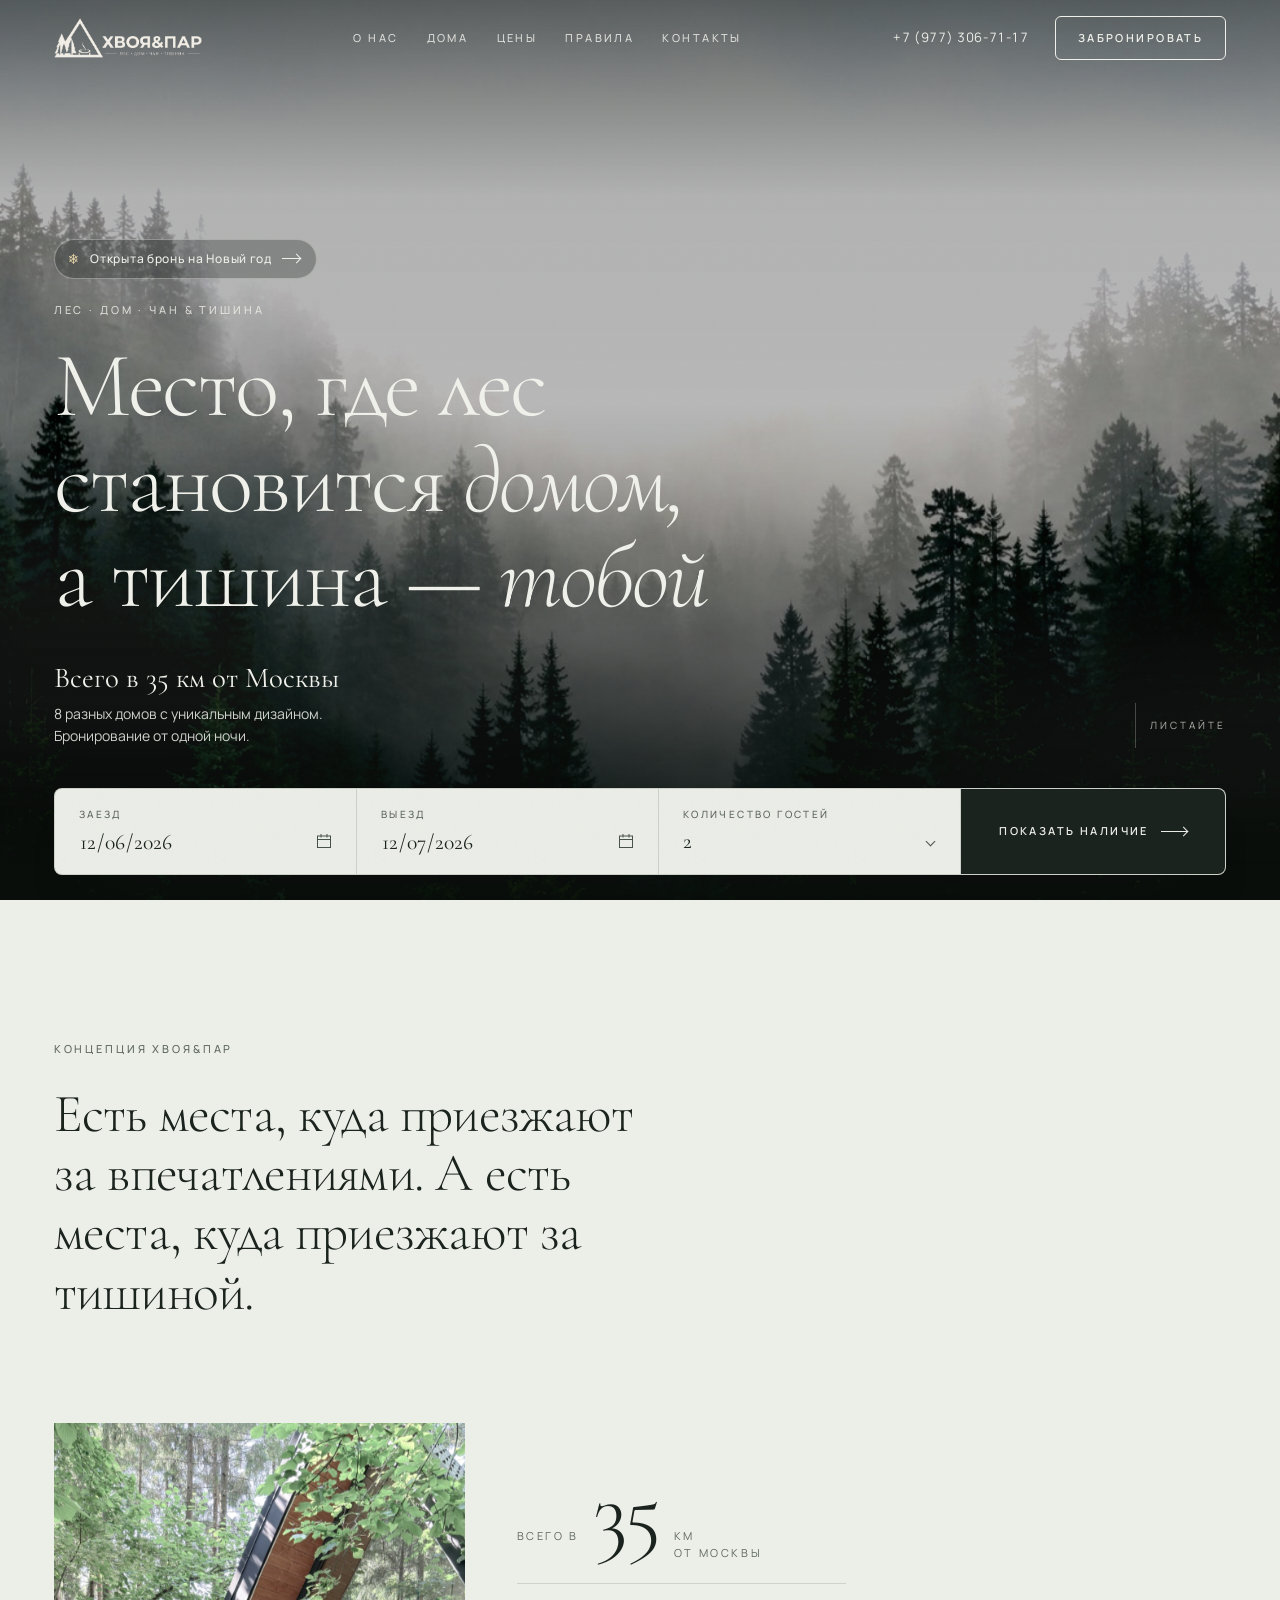
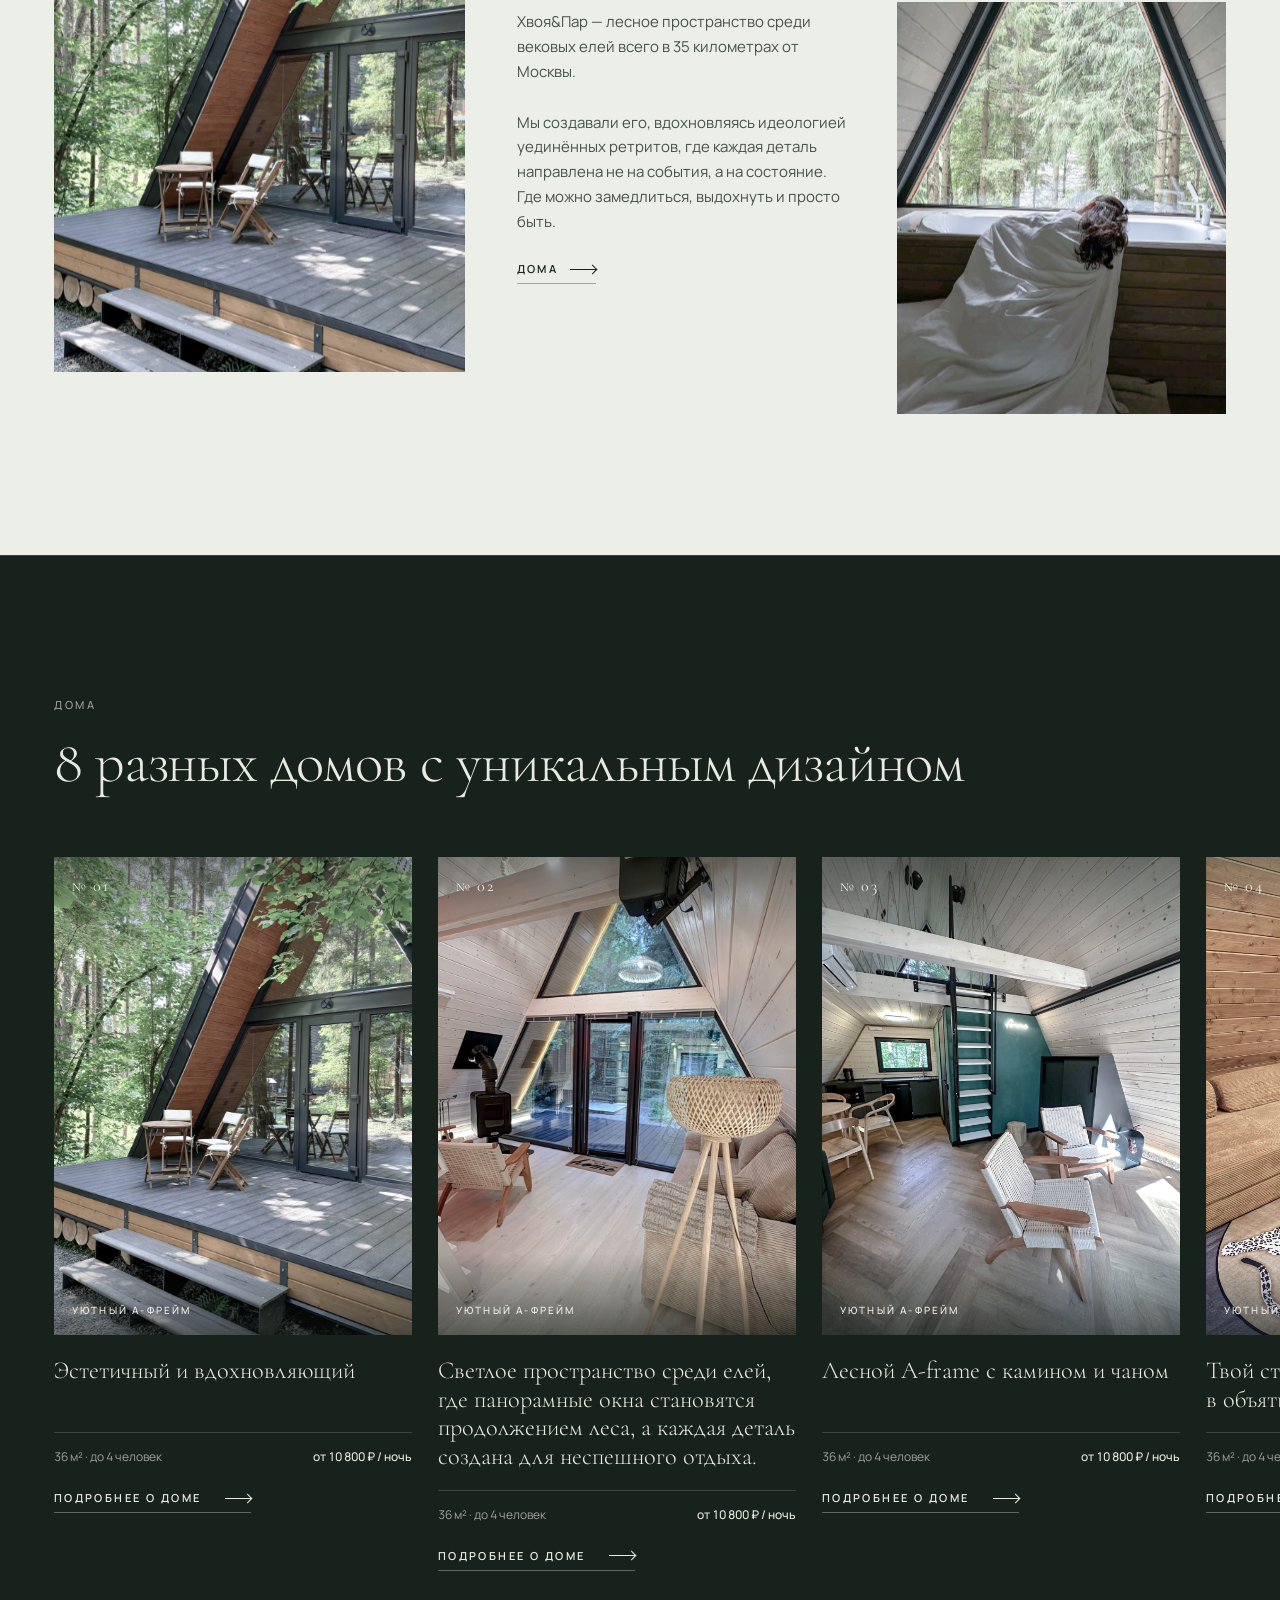
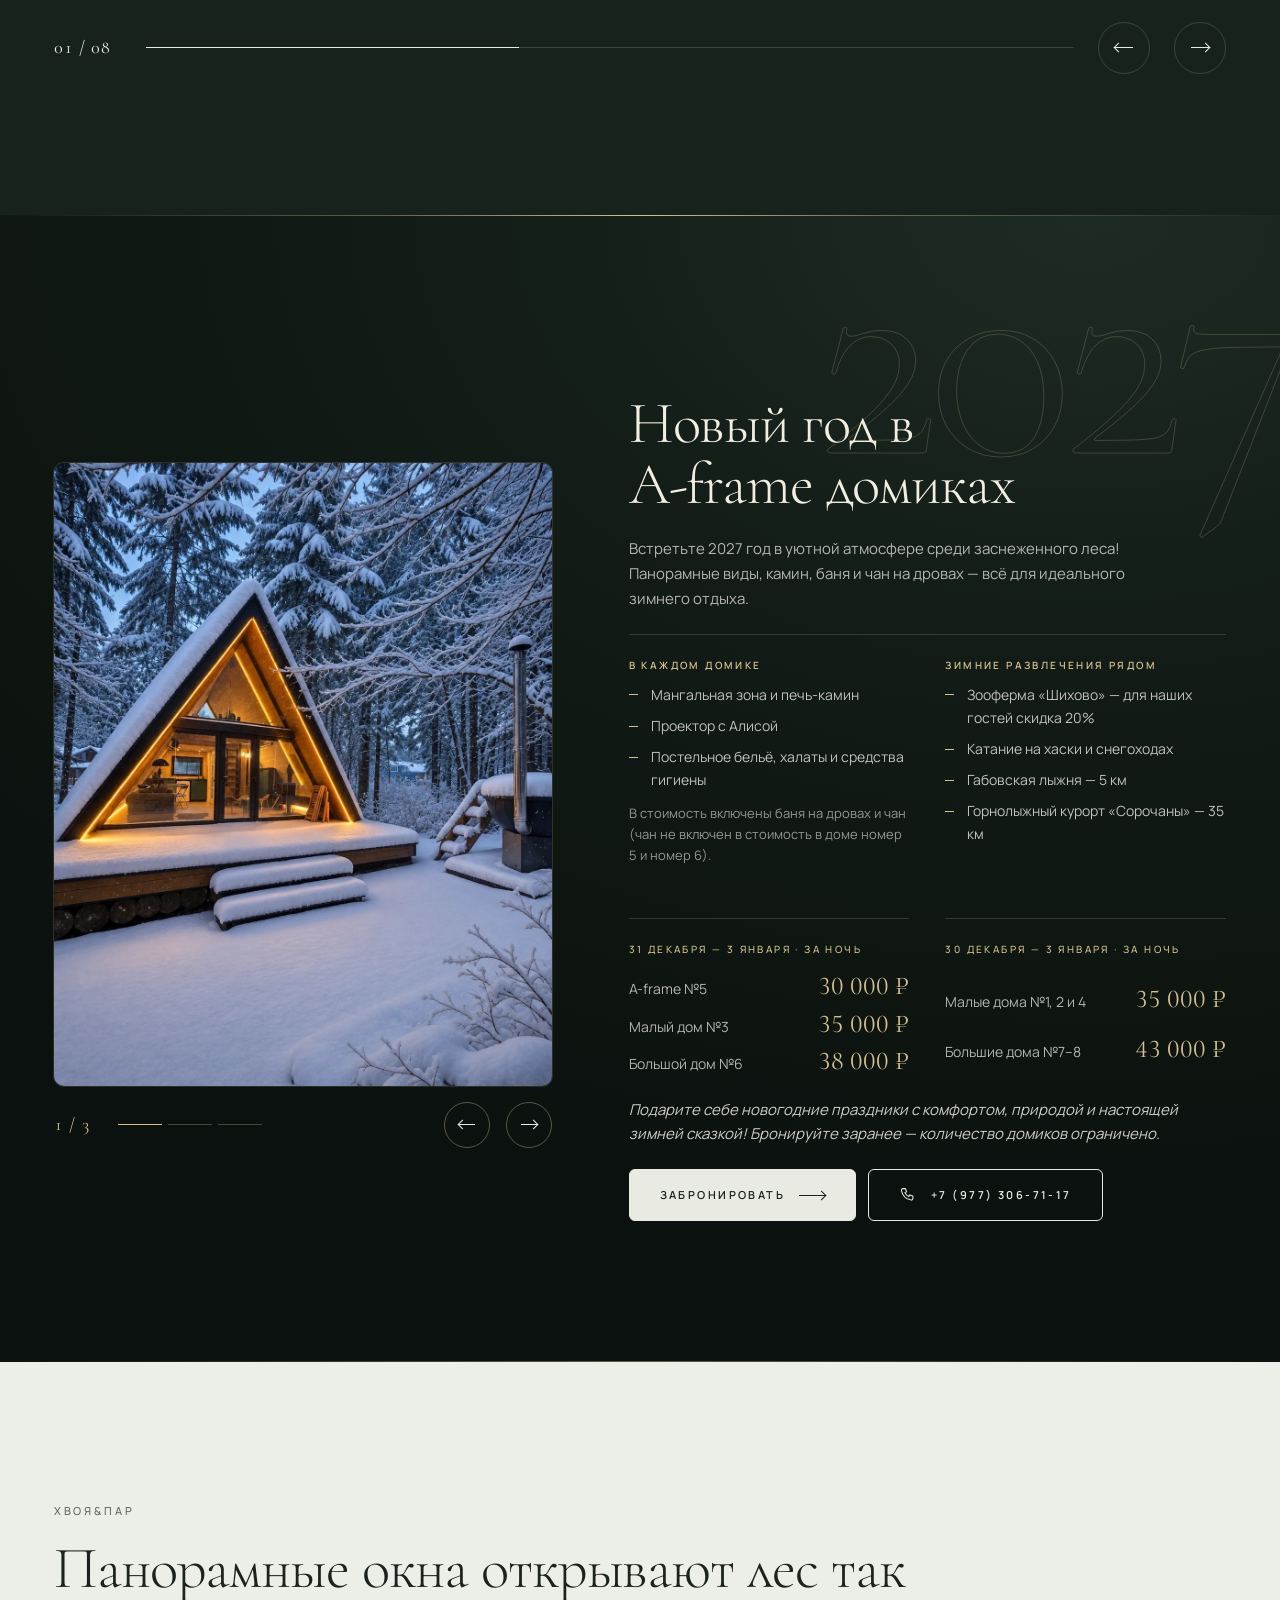
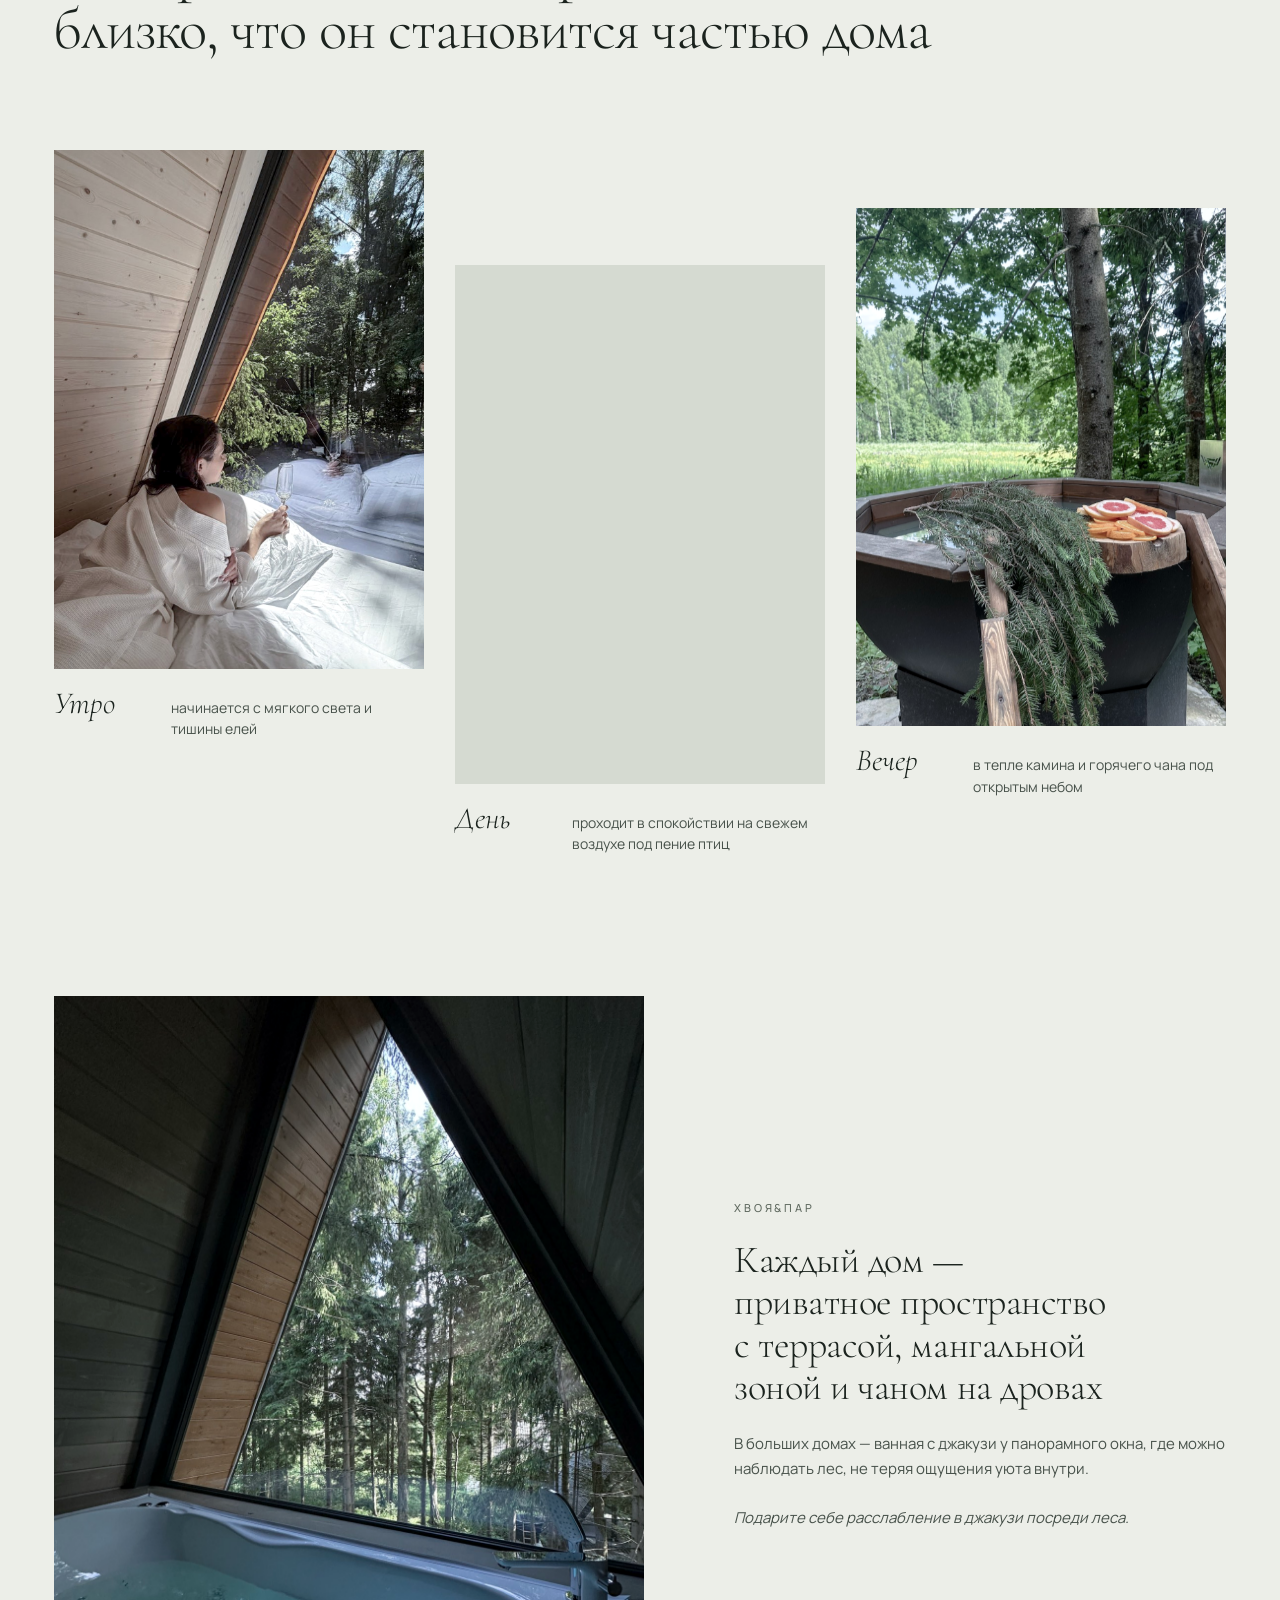
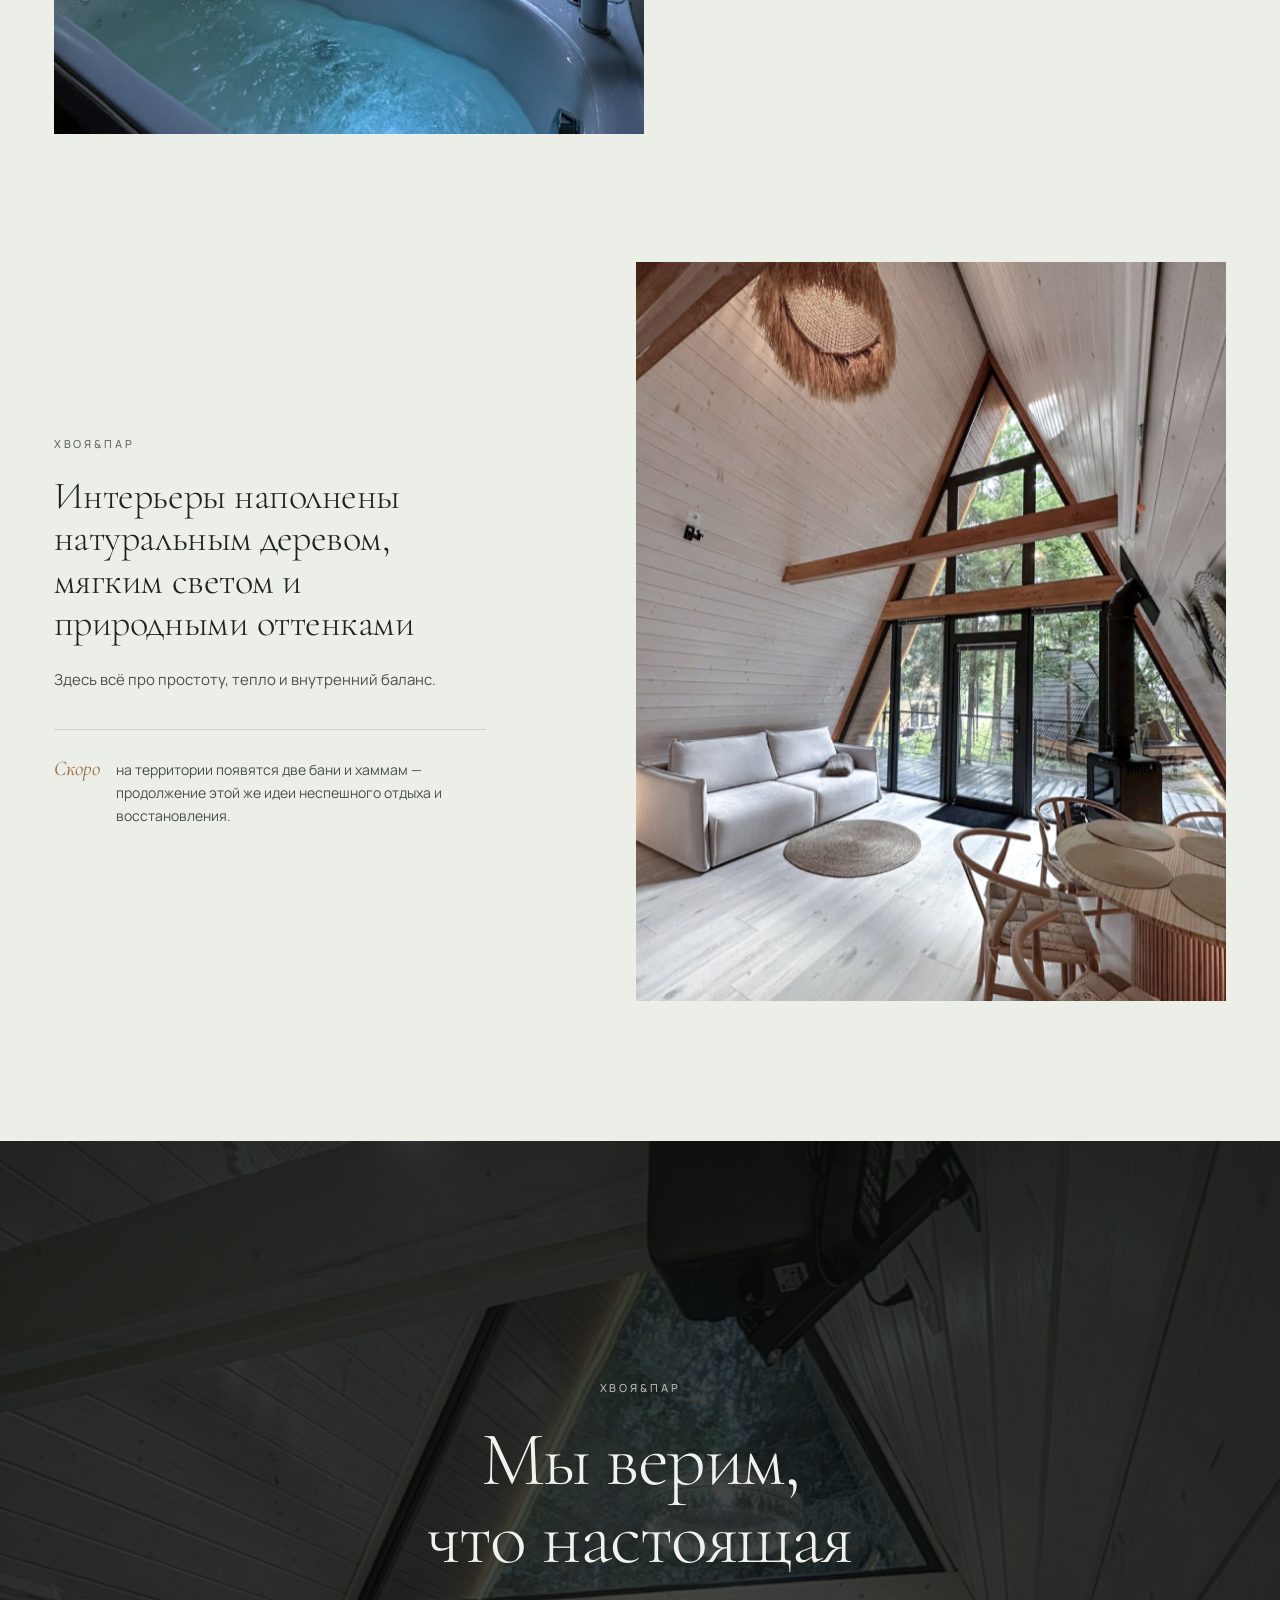
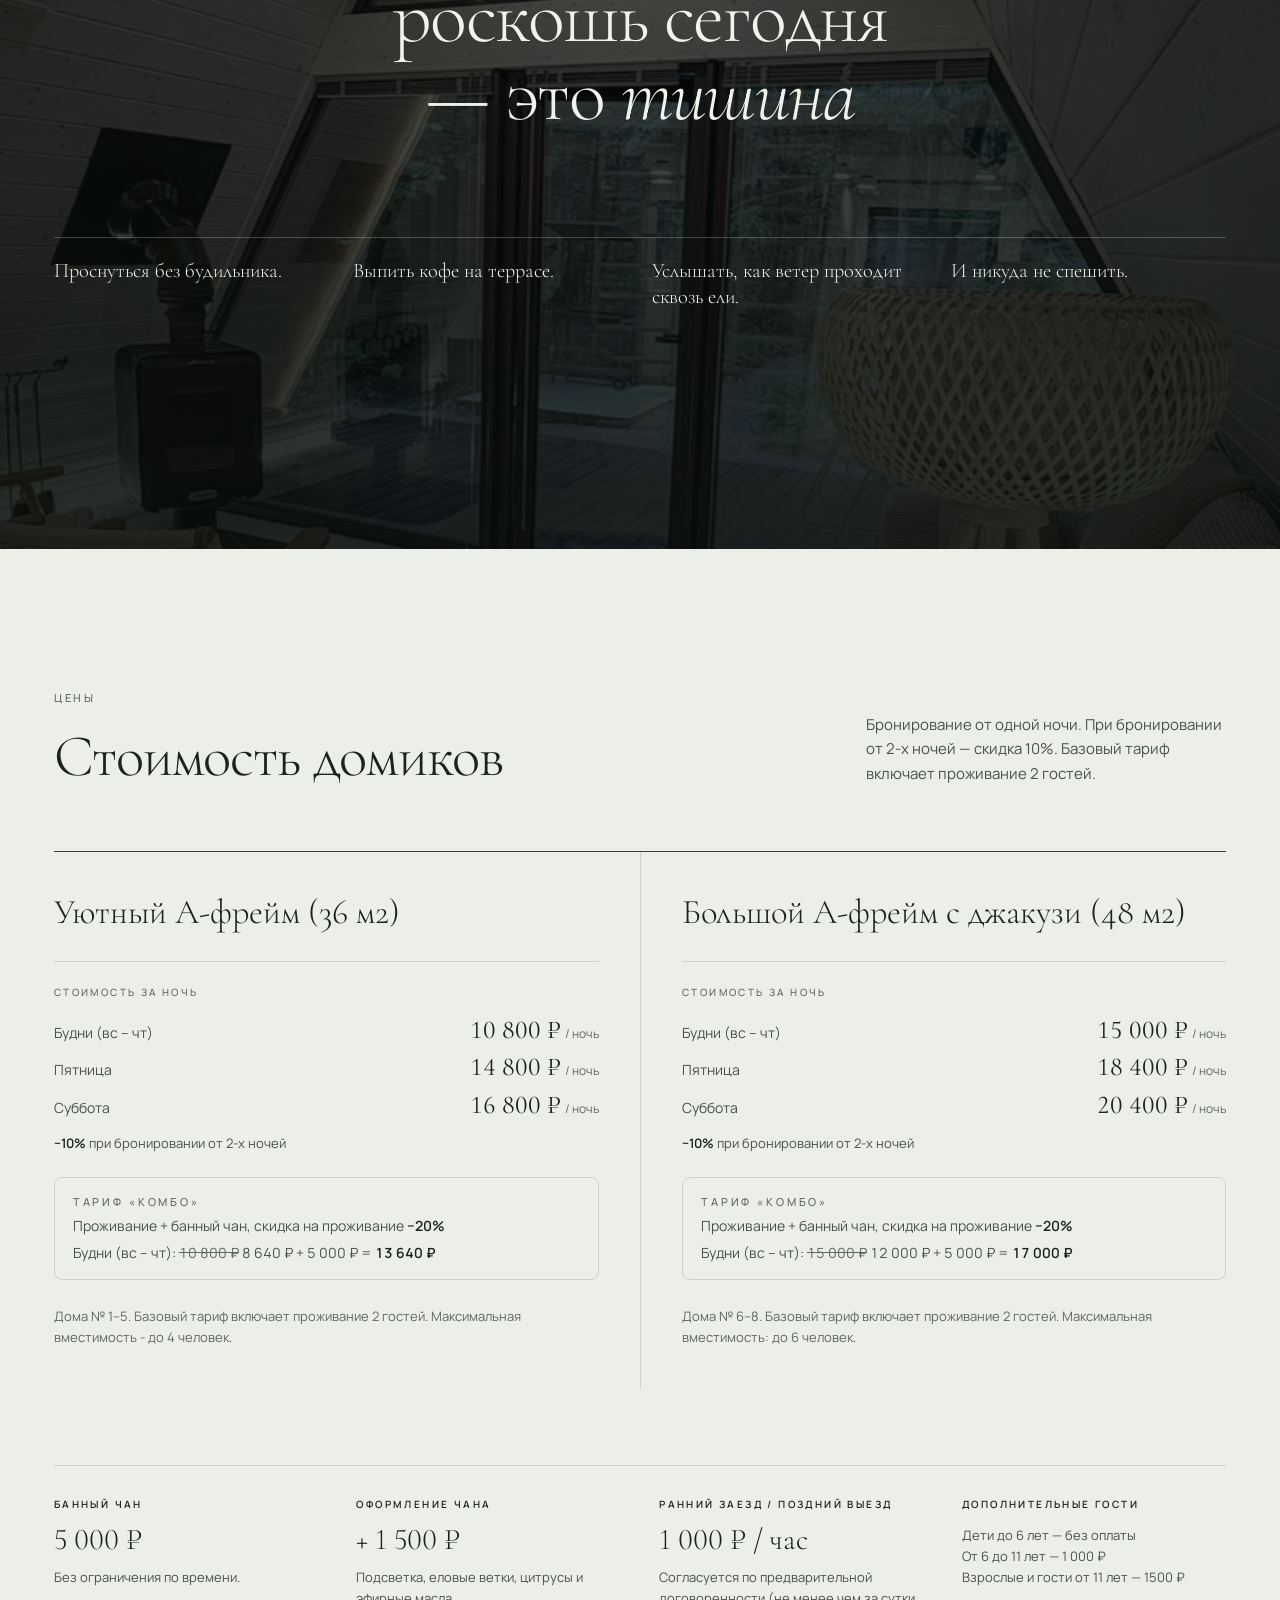
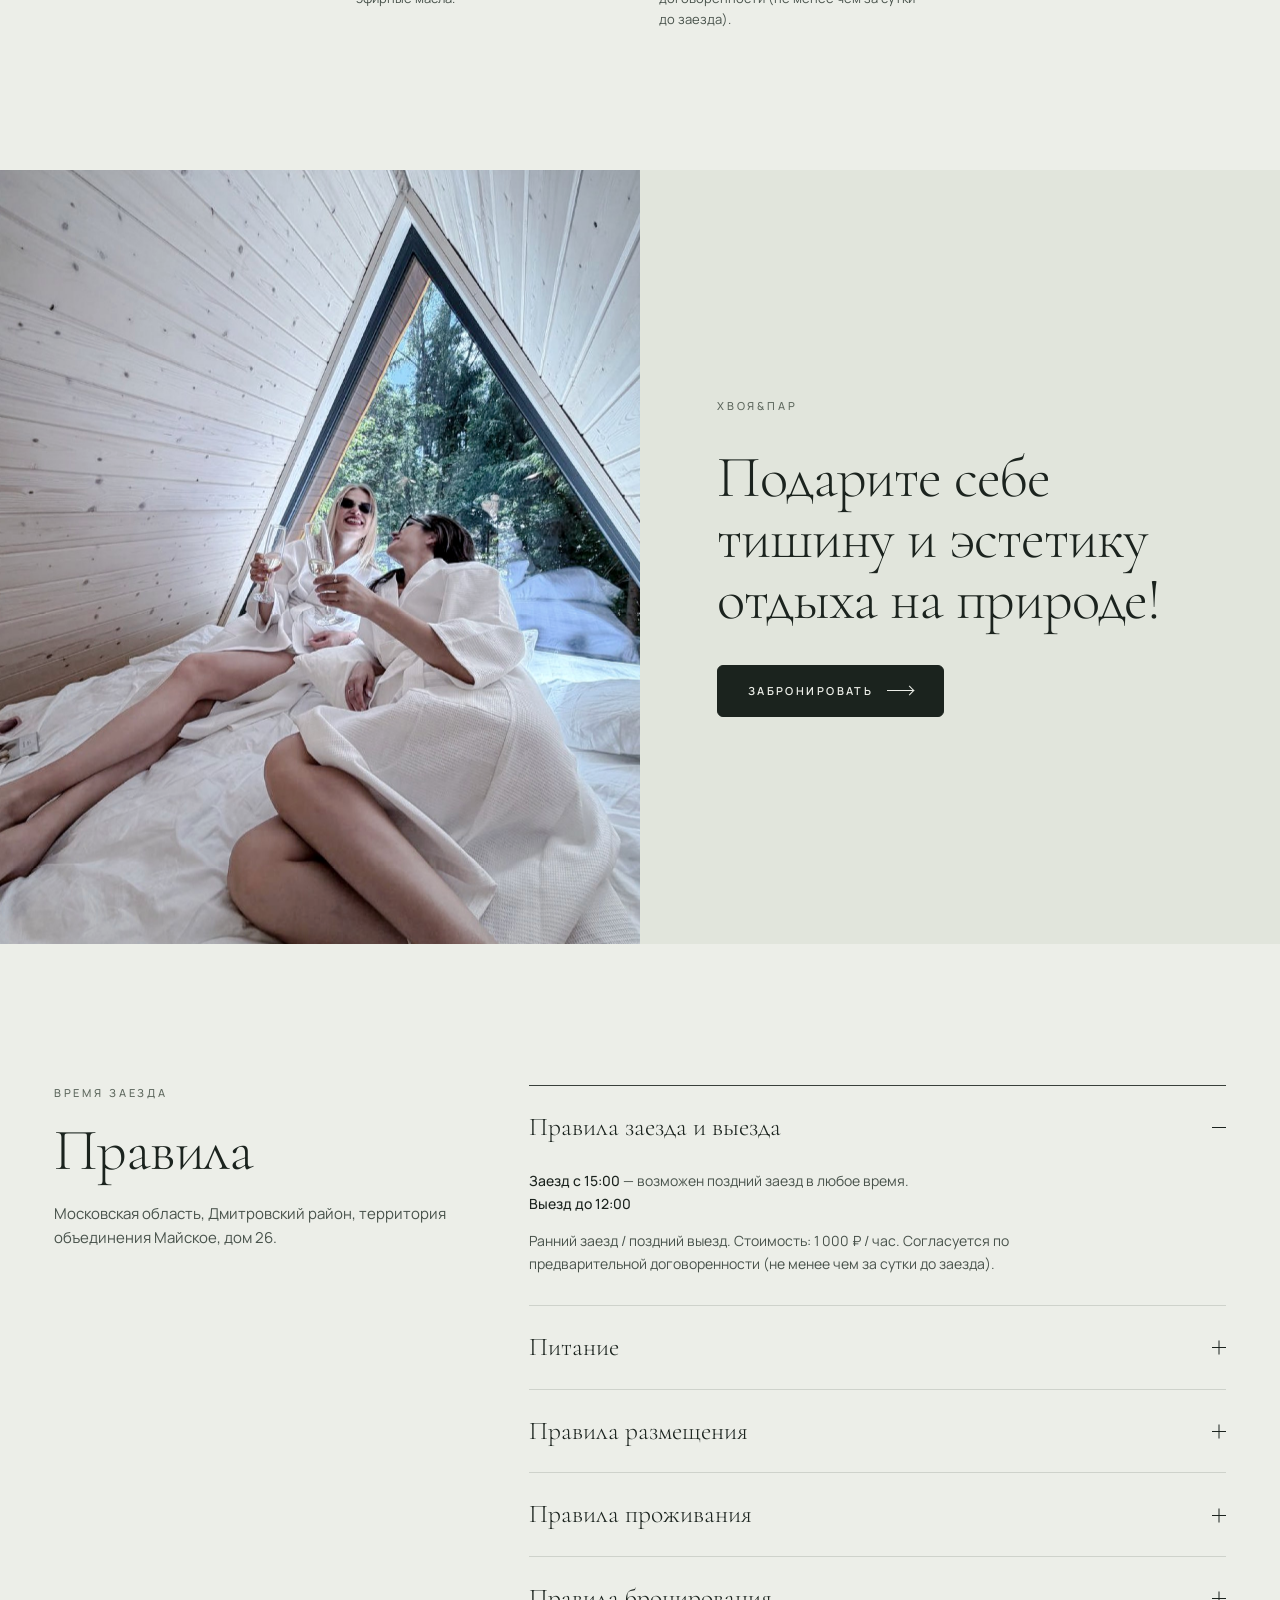
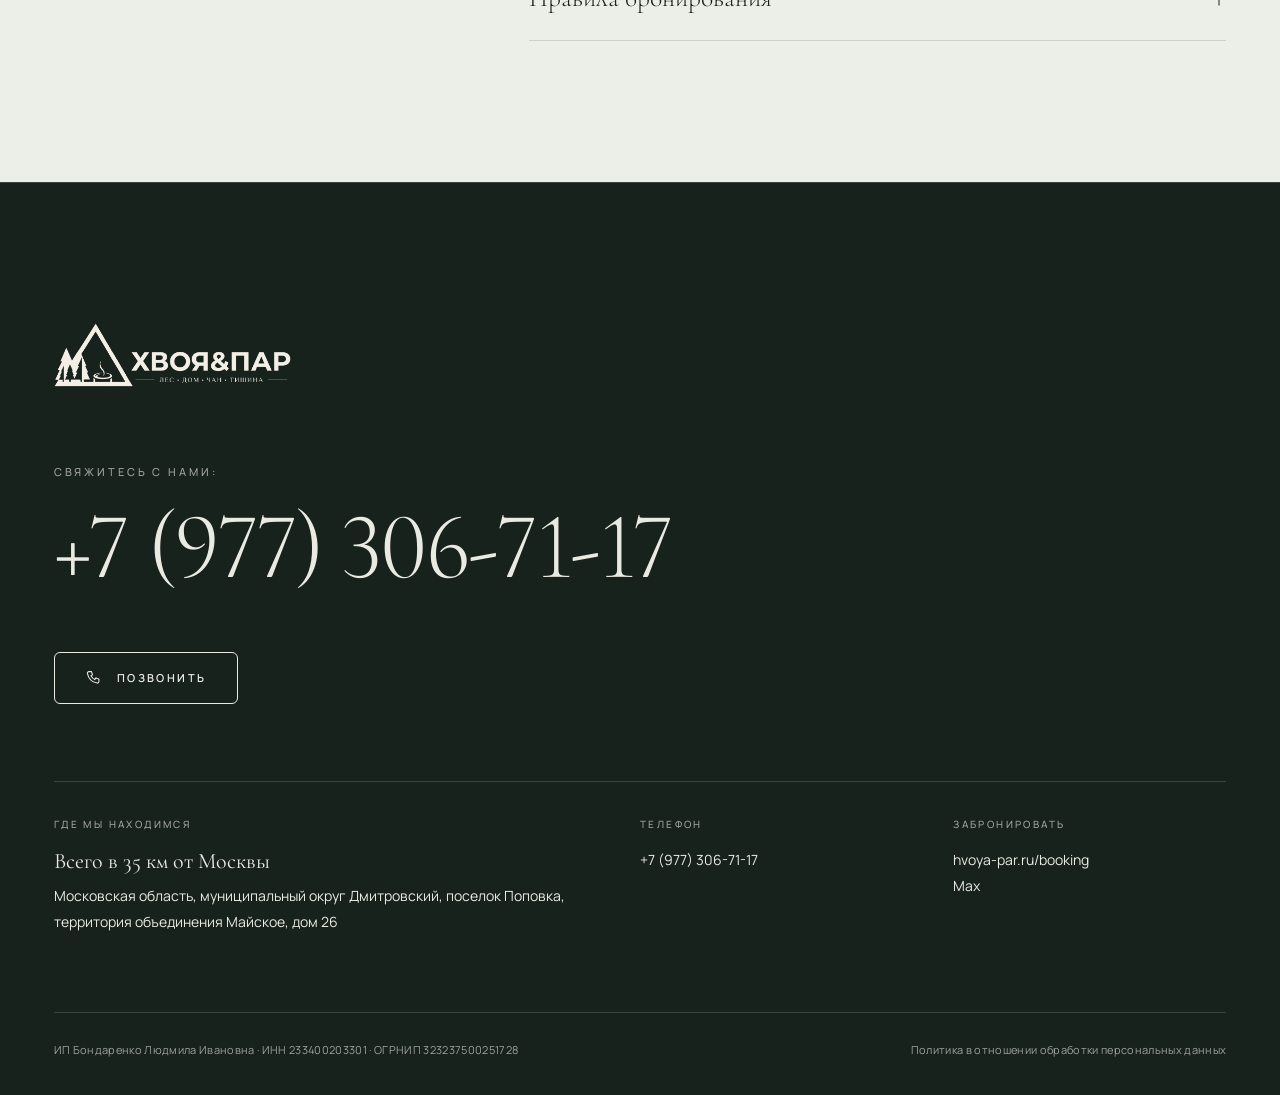
==== index.html @ 132f2ec8 "Фото в высоком разрешении, галерея домов под вертикальные кадры Co-Authored-By: Claude Opus 5.5 <nor" ====
<!doctype html>
<html lang="ru">
<head>
<meta charset="utf-8">
<meta name="viewport" content="width=device-width, initial-scale=1, viewport-fit=cover">
<meta name="robots" content="noindex, nofollow">
<title>Хвоя&amp;Пар</title>
<meta name="claude:viewport-fit-sides" content="cover">
<meta name="description" content="Дома в Подмосковье для отдыха: 8 A-frame домов с чаном среди вековых елей, в 35 км от Москвы.">
<link rel="preconnect" href="https://fonts.googleapis.com"><link rel="preconnect" href="https://fonts.gstatic.com" crossorigin><link rel="stylesheet" href="https://fonts.googleapis.com/css2?family=Cormorant+Garamond:ital,wght@0,300;0,400;0,500;1,300;1,400&family=Manrope:wght@400;500;600&display=swap">
<link rel="stylesheet" href="style.css">
<link rel="icon" href="assets/favicon.png">
</head>
<body>
<header class="hdr">
  <div class="wrap hdr__in">
    <a href="./" class="logo" aria-label="Хвоя&amp;Пар — на главную"><img class="lg-l" src="assets/logo-light.png" alt=""><img class="lg-g" src="assets/logo-green.png" alt=""></a>
    <nav class="nav" aria-label="Разделы"><a href="#about">О нас</a><a href="#houses">Дома</a><a href="#cost">Цены</a><a href="#rules">Правила</a><a href="#contacts">Контакты</a></nav>
    <div class="hdr__r">
      <a class="hdr__tel tel" href="tel:+79773067117">+7 (977) 306-71-17</a>
      <a class="hdr__call" href="tel:+79773067117" aria-label="Позвонить +7 (977) 306-71-17"><svg viewBox="0 0 24 24" width="18" height="18" fill="none" stroke="currentColor" stroke-width="1.4" aria-hidden="true"><path d="M5.2 3.5h3.3l1.6 4.1-2.1 1.3a11 11 0 0 0 5.1 5.1l1.3-2.1 4.1 1.6v3.3a2 2 0 0 1-2.2 2A16.6 16.6 0 0 1 3.2 5.7a2 2 0 0 1 2-2.2z"/></svg></a>
      <a class="btn btn--cta" href="https://hvoya-par.ru/booking" target="_blank" rel="noopener">Забронировать</a>
      <button class="burger" type="button" aria-label="Меню" aria-expanded="false" aria-controls="mnav"><span></span><span></span></button>
    </div>
  </div>
</header>
<div class="mnav" id="mnav">
  <nav aria-label="Меню">
    <a class="big" href="#about">О нас</a><a class="big" href="#houses">Дома</a><a class="big" href="#cost">Цены</a><a class="big" href="#rules">Правила</a><a class="big" href="#contacts">Контакты</a>
    <span class="eyebrow" style="margin-top:28px;color:var(--on-deep-2)">Дома</span>
    <div class="mnav__houses"><a href="house-1.html">1</a><a href="house-2.html">2</a><a href="house-3.html">3</a><a href="house-4.html">4</a><a href="house-5.html">5</a><a href="house-6.html">6</a><a href="house-7.html">7</a><a href="house-8.html">8</a></div>
  </nav>
  <div class="mnav__foot"><a class="btn mnav__call" href="tel:+79773067117"><svg viewBox="0 0 24 24" width="18" height="18" fill="none" stroke="currentColor" stroke-width="1.4" aria-hidden="true"><path d="M5.2 3.5h3.3l1.6 4.1-2.1 1.3a11 11 0 0 0 5.1 5.1l1.3-2.1 4.1 1.6v3.3a2 2 0 0 1-2.2 2A16.6 16.6 0 0 1 3.2 5.7a2 2 0 0 1 2-2.2z"/></svg> Позвонить · +7 (977) 306-71-17</a><a class="btn btn--cta" href="https://hvoya-par.ru/booking" target="_blank" rel="noopener">Забронировать</a></div>
</div>
<main>
<section class="hero" id="top">
  <div class="hero__bg" data-speed="0.3"><img src="img/hero-forest.jpg" alt="Еловый лес в тумане" fetchpriority="high"></div>
  <div class="mist"></div>
  <div class="wrap hero__in">
    <a class="ny-pill fade" style="animation-delay:.2s" href="#new-year"><i aria-hidden="true">❄</i>Открыта бронь на Новый год <span class="arr" aria-hidden="true"></span></a>
    <span class="eyebrow fade" style="animation-delay:.3s">Лес · Дом · Чан &amp; Тишина</span>
    <h1>
      <span class="line"><span style="animation-delay:.4s">Место, где лес</span></span>
      <span class="line"><span style="animation-delay:.55s">становится <em>домом,</em></span></span>
      <span class="line"><span style="animation-delay:.7s">а тишина — <em>тобой</em></span></span>
    </h1>
    <div class="hero__meta fade" style="animation-delay:1.2s">
      <div class="hero__txt"><p class="km">Всего в 35 км от Москвы</p><p>8 разных домов с уникальным дизайном. Бронирование от одной ночи.</p></div>
      <a class="cue" href="#about"><i></i>Листайте</a>
    </div>
  </div>
  <div class="book wrap fade" style="animation-delay:.9s" data-dock-after>
  <form class="book__bar" onsubmit="event.preventDefault()">
    <div class="book__f date"><label for="date-in">Заезд</label><input id="date-in" type="date"></div>
    <div class="book__f date"><label for="date-out">Выезд</label><input id="date-out" type="date"></div>
    <div class="book__f sel"><label for="guests">Количество гостей</label>
      <select id="guests"><option>1</option><option selected>2</option><option>3</option><option>4</option><option>5</option><option>6</option></select></div>
    <a class="btn btn--cta" href="https://hvoya-par.ru/booking" target="_blank" rel="noopener">Показать наличие <span class="arr" aria-hidden="true"></span></a>
  </form>
  </div>
</section>

<section class="sec" id="about">
  <div class="wrap">
    <span class="eyebrow rv">Концепция Хвоя&amp;Пар</span>
    <p class="lead" style="margin-top:28px;max-width:24ch" data-words>Есть места, куда приезжают за впечатлениями. А есть места, куда приезжают за тишиной.</p>
    <div class="about__grid">
      <div class="ph unveil about__a"><div class="px" data-speed="0.07"><img src="img/home-2-IMG_8786.jpg" alt="А-фрейм с террасой среди деревьев" width="1012" height="1800" loading="lazy" decoding="async"></div></div>
      <div class="about__txt">
        <div class="fact rv"><span>всего в</span><b>35</b><span>км<br>от Москвы</span></div>
        <p class="body rv d1">Хвоя&amp;Пар — лесное пространство среди вековых елей всего в 35 километрах от Москвы.</p>
        <p class="body rv d1">Мы создавали его, вдохновляясь идеологией уединённых ретритов, где каждая деталь направлена не на события, а на состояние. Где можно замедлиться, выдохнуть и просто быть.</p>
        <a href="#houses" class="link rv d2">Дома <span class="arr"></span></a>
      </div>
      <div class="ph unveil about__b"><div class="px" data-speed="-0.08"><img src="img/home-2-IMG_3791.jpg" alt="Ванна у треугольного окна с видом на ели" width="1051" height="1800" loading="lazy" decoding="async"></div></div>
    </div>
  </div>
</section>
<section class="on-deep sec head-solo" id="houses" data-track>
  <div class="wrap head-row head-row--solo"><div><span class="eyebrow rv">Дома</span><h2 class="h-l rv d1">8 разных домов с уникальным дизайном</h2></div></div>
  <div class="track"><article class="card">
  <a class="ph" href="house-1.html" draggable="false" tabindex="-1" aria-hidden="true"><span class="card__no">№ 01</span><img src="img/home-2-IMG_8786.jpg" alt="Дом №1" width="1012" height="1800" loading="lazy" decoding="async"><span class="card__type">Уютный А-фрейм</span></a>
  <h3>Эстетичный и вдохновляющий</h3>
  <div class="card__meta"><span>36 м² · до 4 человек</span><b>от 10 800 ₽ / ночь</b></div>
  <a class="link" href="house-1.html">Подробнее о доме<span class="vh"> №1</span> <span class="arr" aria-hidden="true"></span></a>
</article>
<article class="card">
  <a class="ph" href="house-2.html" draggable="false" tabindex="-1" aria-hidden="true"><span class="card__no">№ 02</span><img src="img/home-4-IMG_9011.jpg" alt="Дом №2" width="1012" height="1800" loading="lazy" decoding="async"><span class="card__type">Уютный А-фрейм</span></a>
  <h3>Светлое пространство среди елей, где панорамные окна становятся продолжением леса, а каждая деталь создана для неспешного отдыха.</h3>
  <div class="card__meta"><span>36 м² · до 4 человек</span><b>от 10 800 ₽ / ночь</b></div>
  <a class="link" href="house-2.html">Подробнее о доме<span class="vh"> №2</span> <span class="arr" aria-hidden="true"></span></a>
</article>
<article class="card">
  <a class="ph" href="house-3.html" draggable="false" tabindex="-1" aria-hidden="true"><span class="card__no">№ 03</span><img src="img/home-9-IMG_8186.jpg" alt="Дом №3" width="1350" height="1800" loading="lazy" decoding="async"><span class="card__type">Уютный А-фрейм</span></a>
  <h3>Лесной A-frame с камином и чаном</h3>
  <div class="card__meta"><span>36 м² · до 4 человек</span><b>от 10 800 ₽ / ночь</b></div>
  <a class="link" href="house-3.html">Подробнее о доме<span class="vh"> №3</span> <span class="arr" aria-hidden="true"></span></a>
</article>
<article class="card">
  <a class="ph" href="house-4.html" draggable="false" tabindex="-1" aria-hidden="true"><span class="card__no">№ 04</span><img src="img/home-9-IMG_7969.jpg" alt="Дом №4" width="1350" height="1800" loading="lazy" decoding="async"><span class="card__type">Уютный А-фрейм</span></a>
  <h3>Твой стильный побег в объятия тишины</h3>
  <div class="card__meta"><span>36 м² · до 4 человек</span><b>от 10 800 ₽ / ночь</b></div>
  <a class="link" href="house-4.html">Подробнее о доме<span class="vh"> №4</span> <span class="arr" aria-hidden="true"></span></a>
</article>
<article class="card">
  <a class="ph" href="house-5.html" draggable="false" tabindex="-1" aria-hidden="true"><span class="card__no">№ 05</span><img src="img/home-8-IMG_8494.jpg" alt="Дом №5" width="1012" height="1800" loading="lazy" decoding="async"><span class="card__type">Уютный А-фрейм</span></a>
  <h3>Ваш концептуальный ретрит в объятиях леса</h3>
  <div class="card__meta"><span>36 м² · до 4 человек</span><b>от 10 800 ₽ / ночь</b></div>
  <a class="link" href="house-5.html">Подробнее о доме<span class="vh"> №5</span> <span class="arr" aria-hidden="true"></span></a>
</article>
<article class="card">
  <a class="ph" href="house-6.html" draggable="false" tabindex="-1" aria-hidden="true"><span class="card__no">№ 06</span><img src="img/home-5-2026-06-25_20-08-1.jpg" alt="Дом №6" width="1350" height="1800" loading="lazy" decoding="async"><span class="card__type">Большой А-фрейм с джакузи</span></a>
  <h3>Перезагрузка там, где заканчивается город и начинается гармония</h3>
  <div class="card__meta"><span>48 м² · до 6 человек</span><b>от 15 000 ₽ / ночь</b></div>
  <a class="link" href="house-6.html">Подробнее о доме<span class="vh"> №6</span> <span class="arr" aria-hidden="true"></span></a>
</article>
<article class="card">
  <a class="ph" href="house-7.html" draggable="false" tabindex="-1" aria-hidden="true"><span class="card__no">№ 07</span><img src="img/home-13-IMG_8923.jpg" alt="Дом №7" width="1012" height="1800" loading="lazy" decoding="async"><span class="card__type">Большой А-фрейм с джакузи</span></a>
  <h3>Позвольте лесу обнять вас тишиной</h3>
  <div class="card__meta"><span>48 м² · до 6 человек</span><b>от 15 000 ₽ / ночь</b></div>
  <a class="link" href="house-7.html">Подробнее о доме<span class="vh"> №7</span> <span class="arr" aria-hidden="true"></span></a>
</article>
<article class="card">
  <a class="ph" href="house-8.html" draggable="false" tabindex="-1" aria-hidden="true"><span class="card__no">№ 08</span><img src="img/home-7-IMG_8949.jpg" alt="Дом №8" width="1012" height="1800" loading="lazy" decoding="async"><span class="card__type">Большой А-фрейм с джакузи</span></a>
  <h3>Там, где замирает время и говорит лес</h3>
  <div class="card__meta"><span>48 м² · до 6 человек</span><b>от 15 000 ₽ / ночь</b></div>
  <a class="link" href="house-8.html">Подробнее о доме<span class="vh"> №8</span> <span class="arr" aria-hidden="true"></span></a>
</article></div>
  <div class="wrap track-ui">
    <span class="count">01 / 08</span>
    <div class="prog"><i></i></div>
    <button class="navb prev" type="button" aria-label="Назад"><span class="arr"></span></button>
    <button class="navb next" type="button" aria-label="Вперёд"><span class="arr"></span></button>
  </div>
</section>

<section class="sec ny on-deep" id="new-year">
  <canvas class="ny__snow" aria-hidden="true"></canvas>
  <span class="ny__year" aria-hidden="true">2027</span>
  <div class="wrap ny__in">
    <div class="ny__img"><div class="ns" data-slider aria-roledescription="карусель" aria-label="Фото домов зимой">
      <div class="ns__track" tabindex="0">
        <figure class="ns__s"><img src="img/ny-1-snow.jpg" alt="Дом №1 зимним вечером: А-фрейм с тёплой подсветкой в заснеженном лесу" width="1086" height="1448"></figure>
        <figure class="ns__s"><img src="img/ny-2-snow.jpg" alt="Гостиная дома №7 с печью-камином, за панорамным окном заснеженный лес" width="941" height="1672" loading="lazy" decoding="async"></figure>
        <figure class="ns__s"><img src="img/ny-3-snow.jpg" alt="Дом ночью в снегу, тёплая подсветка вдоль ската крыши" width="1086" height="1448" loading="lazy" decoding="async"></figure>
      </div>
      <div class="ns__ui"><span class="ns__count">1 / 3</span><div class="ns__dots" aria-hidden="true"></div>
        <button class="ns__nav ns__prev" type="button" aria-label="Предыдущее фото"><span class="arr"></span></button>
        <button class="ns__nav ns__next" type="button" aria-label="Следующее фото"><span class="arr"></span></button></div>
    </div></div>
    <div class="ny__txt">
      <span class="eyebrow ny__eyebrow rv"><i aria-hidden="true">✦</i>Новый год 2027<i aria-hidden="true">✦</i></span>
      <h2 class="h-l rv d1">Новый год в <span style="white-space:nowrap">A-frame</span> домиках</h2>
      <p class="body rv d1">Встретьте 2027 год в уютной атмосфере среди заснеженного леса! Панорамные виды, камин, баня и чан на дровах — всё для идеального зимнего отдыха.</p>
      <div class="ny__cols rv d2">
        <div><h4>В каждом домике</h4><ul class="list"><li>Мангальная зона и печь-камин</li><li>Проектор с Алисой</li><li>Постельное бельё, халаты и средства гигиены</li></ul>
          <p class="small" style="margin-top:12px">В стоимость включены баня на дровах и чан (чан не включен в стоимость в доме номер 5 и номер 6).</p></div>
        <div><h4>Зимние развлечения рядом</h4><ul class="list"><li>Зооферма «Шихово» — для наших гостей скидка 20%</li><li>Катание на хаски и снегоходах</li><li>Габовская лыжня — 5 км</li><li>Горнолыжный курорт «Сорочаны» — 35 км</li></ul></div>
      </div>
      <div class="ny__prices rv d2">
        <dl class="rate"><dt>31 декабря — 3 января · за ночь</dt><dd>A-frame №5</dd><dd class="v">30 000 ₽</dd><dd>Малый дом №3</dd><dd class="v">35 000 ₽</dd><dd>Большой дом №6</dd><dd class="v">38 000 ₽</dd></dl>
        <dl class="rate"><dt>30 декабря — 3 января · за ночь</dt><dd>Малые дома №1, 2 и 4</dd><dd class="v">35 000 ₽</dd><dd>Большие дома №7–8</dd><dd class="v">43 000 ₽</dd></dl>
      </div>
      <p class="body rv d3"><em>Подарите себе новогодние праздники с комфортом, природой и настоящей зимней сказкой! Бронируйте заранее — количество домиков ограничено.</em></p>
      <div class="ny__btns rv d3"><a class="btn btn--cta" href="https://hvoya-par.ru/booking" target="_blank" rel="noopener">Забронировать <span class="arr" aria-hidden="true"></span></a><a class="btn ny__tel" href="tel:+79773067117"><svg viewBox="0 0 24 24" width="18" height="18" fill="none" stroke="currentColor" stroke-width="1.4" aria-hidden="true"><path d="M5.2 3.5h3.3l1.6 4.1-2.1 1.3a11 11 0 0 0 5.1 5.1l1.3-2.1 4.1 1.6v3.3a2 2 0 0 1-2.2 2A16.6 16.6 0 0 1 3.2 5.7a2 2 0 0 1 2-2.2z"/></svg> +7 (977) 306-71-17</a></div>
    </div>
  </div>
</section>

<section class="sec">
  <div class="wrap">
    <div class="concept__head">
      <div><span class="eyebrow rv">Хвоя&amp;Пар</span><h2 class="h-l rv d1">Панорамные окна открывают лес так близко, что он становится частью дома</h2></div>
    </div>
    <div class="day">
      <figure class="day__i"><div class="ph unveil"><div class="px" data-speed="0.05"><img src="img/home-4-IMG_9438_1.jpg" alt="Утро у панорамного окна" width="1350" height="1800" loading="lazy" decoding="async"></div></div>
        <figcaption class="day__t rv"><b>Утро</b><p>начинается с мягкого света и тишины елей</p></figcaption></figure>
      <figure class="day__i"><div class="ph unveil"><div class="px" data-speed="0.05"><img src="img/home-1-IMG_3496.jpg" alt="Вид из дома на лес" width="1350" height="1800" loading="lazy" decoding="async"></div></div>
        <figcaption class="day__t rv"><b>День</b><p>проходит в спокойствии на свежем воздухе под пение птиц</p></figcaption></figure>
      <figure class="day__i"><div class="ph unveil"><div class="px" data-speed="0.05"><img src="img/home-1-IMG_7684.jpg" alt="Банный чан с еловыми ветками" width="1350" height="1800" loading="lazy" decoding="async"></div></div>
        <figcaption class="day__t rv"><b>Вечер</b><p>в тепле камина и горячего чана под открытым небом</p></figcaption></figure>
    </div>
  </div>
</section>

<section class="sec sec--tight">
  <div class="wrap">
    <div class="feat">
      <div class="feat__img"><div class="ph unveil"><div class="px" data-speed="0.07"><img src="img/home-2-IMG_7515.jpg" alt="Джакузи у панорамного окна" width="1350" height="1800" loading="lazy" decoding="async"></div></div></div>
      <div class="feat__txt">
        <span class="eyebrow rv">Хвоя&amp;Пар</span>
        <h3 class="h-m rv d1">Каждый дом — приватное пространство с террасой, мангальной зоной и чаном на дровах</h3>
        <p class="body rv d2">В больших домах — ванная с джакузи у панорамного окна, где можно наблюдать лес, не теряя ощущения уюта внутри.</p>
        <p class="body rv d2"><em>Подарите себе расслабление в джакузи посреди леса.</em></p>
      </div>
    </div>
    <div class="feat feat--rev">
      <div class="feat__img"><div class="ph unveil"><div class="px" data-speed="0.07"><img src="img/home-5-2026-06-25_20-08-1.jpg" alt="Светлый интерьер большого А-фрейма" width="1350" height="1800" loading="lazy" decoding="async"></div></div></div>
      <div class="feat__txt">
        <span class="eyebrow rv">Хвоя&amp;Пар</span>
        <h3 class="h-m rv d1">Интерьеры наполнены натуральным деревом, мягким светом и природными оттенками</h3>
        <p class="body rv d2">Здесь всё про простоту, тепло и внутренний баланс.</p>
        <div class="soon rv d3"><b>Скоро</b><span>на территории появятся две бани и хаммам — продолжение этой же идеи неспешного отдыха и восстановления.</span></div>
      </div>
    </div>
  </div>
</section>

<section class="mani">
  <div class="mani__bg" data-speed="0.22"><img src="img/home-4-IMG_9011.jpg" alt="" loading="lazy" style="object-position:50% 30%"></div>
  <div class="wrap mani__in">
    <span class="eyebrow rv">Хвоя&amp;Пар</span>
    <h2 class="rv d1">Мы верим, что настоящая роскошь сегодня — это <em>тишина</em></h2>
    <div class="mani__list">
      <p class="rv">Проснуться без будильника.</p>
      <p class="rv d1">Выпить кофе на террасе.</p>
      <p class="rv d2">Услышать, как ветер проходит сквозь ели.</p>
      <p class="rv d3">И никуда не спешить.</p>
    </div>
  </div>
</section>

<section class="sec" id="cost">
  <div class="wrap">
    <div class="head-row">
      <div><span class="eyebrow rv">Цены</span><h2 class="h-l rv d1">Стоимость домиков</h2></div>
      <p class="body rv d2">Бронирование от одной ночи. При бронировании от 2-х ночей — скидка 10%. Базовый тариф включает проживание 2 гостей.</p>
    </div>
    <div class="plans">
      <div class="plan rv"><h3>Уютный А-фрейм (36 м2)</h3><dl class="rate"><dt>Стоимость за ночь</dt><dd>Будни (вс – чт)</dd><dd class="v">10 800 ₽<small>/ ночь</small></dd><dd>Пятница</dd><dd class="v">14 800 ₽<small>/ ночь</small></dd><dd>Суббота</dd><dd class="v">16 800 ₽<small>/ ночь</small></dd></dl>
<p class="rate__note"><b>−10%</b> при бронировании от 2-х ночей</p><div class="combo"><span class="eyebrow">Тариф «Комбо»</span><p>Проживание + банный чан, скидка на проживание <b>−20%</b></p><p class="combo__calc">Будни (вс – чт): <s>10 800 ₽</s> <span class="n">8 640 ₽</span> + <span class="n">5 000 ₽</span> = <b>13 640 ₽</b></p></div>
        <p class="plan__det small">Дома № 1–5. Базовый тариф включает проживание 2 гостей. Максимальная вместимость - до 4 человек.</p></div>
      <div class="plan rv d1"><h3>Большой А-фрейм с джакузи (48 м2)</h3><dl class="rate"><dt>Стоимость за ночь</dt><dd>Будни (вс – чт)</dd><dd class="v">15 000 ₽<small>/ ночь</small></dd><dd>Пятница</dd><dd class="v">18 400 ₽<small>/ ночь</small></dd><dd>Суббота</dd><dd class="v">20 400 ₽<small>/ ночь</small></dd></dl>
<p class="rate__note"><b>−10%</b> при бронировании от 2-х ночей</p><div class="combo"><span class="eyebrow">Тариф «Комбо»</span><p>Проживание + банный чан, скидка на проживание <b>−20%</b></p><p class="combo__calc">Будни (вс – чт): <s>15 000 ₽</s> <span class="n">12 000 ₽</span> + <span class="n">5 000 ₽</span> = <b>17 000 ₽</b></p></div>
        <p class="plan__det small">Дома № 6–8. Базовый тариф включает проживание 2 гостей. Максимальная вместимость: до 6 человек.</p></div>
    </div>
    <div class="extras">
  <div class="rv"><h4>Банный чан</h4><div class="v">5 000 ₽</div><p>Без ограничения по времени.</p></div>
  <div class="rv d1"><h4>Оформление чана</h4><div class="v">+ 1 500 ₽</div><p>Подсветка, еловые ветки, цитрусы и эфирные масла.</p></div>
  <div class="rv d2"><h4>Ранний заезд / поздний выезд</h4><div class="v">1 000 ₽ / час</div><p>Согласуется по предварительной договоренности (не менее чем за сутки до заезда).</p></div>
  <div class="rv d3"><h4>Дополнительные гости</h4><p>Дети до 6 лет — без оплаты<br>От 6 до 11 лет — 1 000 ₽<br>Взрослые и гости от 11 лет — 1500 ₽</p></div>
</div>
  </div>
</section>

<section class="band">
  <div class="band__in">
    <div class="band__img"><div class="ph unveil"><div class="px" data-speed="0.06"><img src="img/home-5-IMG_9439.jpg" alt="Гости отдыхают у панорамного окна" width="1350" height="1800" loading="lazy" decoding="async"></div></div></div>
    <div class="band__txt">
      <span class="eyebrow rv">Хвоя&amp;Пар</span>
      <h2 class="h-l rv d1" style="max-width:17ch">Подарите себе тишину и эстетику отдыха на природе!</h2>
      <a class="btn btn--cta rv d2" href="https://hvoya-par.ru/booking" target="_blank" rel="noopener">Забронировать <span class="arr"></span></a>
    </div>
  </div>
</section>

<section class="sec" id="rules">
  <div class="wrap split">
    <div class="split__head"><span class="eyebrow">Время заезда</span><h2 class="h-l">Правила</h2><p class="body">Московская область, Дмитровский район, территория объединения Майское, дом 26.</p></div>
    <div class="acc"><details open>
  <summary>Правила заезда и выезда<i></i></summary>
  <div class="body">
    <p><b>Заезд с 15:00</b> — возможен поздний заезд в любое время.<br><b>Выезд до 12:00</b></p>
    <p>Ранний заезд / поздний выезд. Стоимость: 1 000 ₽ / час. Согласуется по предварительной договоренности (не менее чем за сутки до заезда).</p>
  </div>
</details>
<details>
  <summary>Питание<i></i></summary>
  <div class="body"><p>На территории нет кафе и ресторана. В домиках полностью оборудованные кухни и зоны барбекю, где Вы с комфортом сможете приготовить. Ближайшие магазины — Пятерочка, Верный, Магнит в 10 минутах на машине. Есть доставка из ресторанов и кафе (контактные данные будут вас ждать в домике).</p></div>
</details>
<details>
  <summary>Правила размещения<i></i></summary>
  <div class="body">
    <p>Дом 36 м2 малый а-фрейм (дома номер 1-5) рассчитан для проживания от двух до четырех гостей. В доме есть спальное место в зоне антресоли верхнего уровня — матрас размером 1.8 м., а также диван-кровать в зоне гостиной.</p>
    <p>Дом 48 м2 большой а-фрейм (дома номер 6-8) рассчитан для проживания от двух до шести гостей. В доме есть спальное место в зоне антресоли верхнего уровня — матрас размером 1.6 м., двуспальная кровать в спальне на первом этаже размером 1.6 м., а также диван-кровать в зоне гостиной.</p>
    <p>Во всех домиках возможно без доплаты разместиться с ребёнком до 5 лет без установки дополнительного спального места. Но в случае необходимости, мы бесплатно предоставим вам кровать-манеж для вашего ребенка.</p>
    <p>Гостевые визиты предусмотрены, но оплачиваются отдельно. Стоимость гостевого визита составляет 1000 рублей с человека.</p>
    <p>Стоимость за проживание указана с учетом размещения 2x взрослых.</p>
    <p><b>Дополнительные гости:</b></p>
    <ul class="list"><li>Дети до 6 лет — бесплатно;</li><li>Дети от 6 до 11 лет — 1 000 ₽;</li><li>Гости от 11 лет и взрослые — 1 500 ₽.</li></ul>
  </div>
</details>
<details>
  <summary>Правила проживания<i></i></summary>
  <div class="body">
    <p>Чтобы отдых был комфортным для всех гостей, просим соблюдать несколько простых правил:</p>
    <ul class="list">
      <li>Курение разрешено только на террасе.</li>
      <li>Соблюдайте тишину с 22:00 до 08:00.</li>
      <li>Мангал, камин и банный чан используйте только по назначению и соблюдайте правила пожарной безопасности.</li>
      <li>Не оставляйте детей без присмотра рядом с чаном, камином и мангальной зоной.</li>
      <li>При проведении мероприятий запрещено крепить декор к стенам, мебели и деревянным поверхностям.</li>
      <li>Бережно относитесь к дому и имуществу. Если что-то произошло или возникла неисправность — сразу сообщите нам.</li>
    </ul>
    <p>Благодарим за уважительное отношение к нашему дому и желаем приятного отдыха!</p>
  </div>
</details>
<details>
  <summary>Правила бронирования<i></i></summary>
  <div class="body">
    <p>Для подтверждения бронирования необходимо внести предоплату:</p>
    <ul class="list"><li>при бронировании на 1 сутки — 50% от стоимости проживания;</li><li>при бронировании на 2 и более суток — предоплату в размере стоимости первых суток проживания.</li></ul>
    <p>Оставшаяся сумма оплачивается в день заезда.</p>
    <p>В случае отмены бронирования предоплата не возвращается.</p>
    <p>Вы можете перенести бронирование на любую свободную дату без потери внесенных средств, если сообщите об этом не позднее чем за 5 суток до даты заезда.</p>
  </div>
</details></div>
  </div>
</section>
</main>
<footer class="foot on-deep" id="contacts">
  <div class="wrap">
    <div class="foot__logo"><img src="assets/logo-light.png" alt="Хвоя&amp;Пар" loading="lazy"></div>
    <span class="eyebrow">Свяжитесь с нами:</span>
    <a class="foot__big" href="tel:+79773067117">+7 (977) 306-71-17</a>
    <a class="btn foot__call" href="tel:+79773067117"><svg viewBox="0 0 24 24" width="18" height="18" fill="none" stroke="currentColor" stroke-width="1.4" aria-hidden="true"><path d="M5.2 3.5h3.3l1.6 4.1-2.1 1.3a11 11 0 0 0 5.1 5.1l1.3-2.1 4.1 1.6v3.3a2 2 0 0 1-2.2 2A16.6 16.6 0 0 1 3.2 5.7a2 2 0 0 1 2-2.2z"/></svg> Позвонить</a>
    <div class="foot__grid">
      <div><h4>Где мы находимся</h4><p class="foot__km">Всего в 35 км от Москвы</p><p>Московская область, муниципальный округ Дмитровский, поселок Поповка, территория объединения Майское, дом 26</p></div>
      <div><h4>Телефон</h4><a href="tel:+79773067117">+7 (977) 306-71-17</a></div>
      <div><h4>Забронировать</h4><a href="https://hvoya-par.ru/booking" target="_blank" rel="noopener">hvoya-par.ru/booking</a><a href="https://max.ru/u/f9LHodD0cOKzyIzFpYZwMJrCbCx1cPTKP4Q4oBoiJArV7XLaEeMWTJxkPpw" target="_blank" rel="noopener">Max</a></div>
    </div>
    <div class="foot__legal">
      <span>ИП Бондаренко Людмила Ивановна · ИНН 233400203301 · ОГРНИП 323237500251728</span>
      <a href="https://hvoya-par.ru/privacy/" target="_blank" rel="noopener">Политика в отношении обработки персональных данных</a>
    </div>
  </div>
</footer>
<div class="dock" aria-hidden="false"><div class="dock__p">от<b>10 800 ₽ / ночь</b></div><div class="dock__btns"><a class="dock__call" href="tel:+79773067117" aria-label="Позвонить +7 (977) 306-71-17"><svg viewBox="0 0 24 24" width="18" height="18" fill="none" stroke="currentColor" stroke-width="1.4" aria-hidden="true"><path d="M5.2 3.5h3.3l1.6 4.1-2.1 1.3a11 11 0 0 0 5.1 5.1l1.3-2.1 4.1 1.6v3.3a2 2 0 0 1-2.2 2A16.6 16.6 0 0 1 3.2 5.7a2 2 0 0 1 2-2.2z"/></svg></a><a class="btn btn--cta" href="https://hvoya-par.ru/booking" target="_blank" rel="noopener">Забронировать</a></div></div>
<script src="app.js"></script>
</body>
</html>
---- style.css ----
/* Хвоя&Пар — общий стиль сайта.
   Layout: редакционная вёрстка «лес и туман» — крупный антиквенный шрифт, много воздуха,
   вертикальные фото в вертикальных рамках, тёмно-хвойные блоки как паузы между светлыми. */
:root{
  --bg:#ECEEE8;          /* туман */
  --bg-2:#E1E5DC;        /* мох светлый */
  --fg:#1B231E;          /* хвоя почти чёрная */
  --fg-2:#48524B;
  --mute:#5F695F;
  --line:rgba(27,35,30,.14);
  --line-strong:rgba(27,35,30,.85);
  --deep:#18221C;        /* тёмные секции */
  --deep-2:#212D26;
  --on-deep:#E9EBE3;
  --on-deep-2:rgba(233,235,227,.64);
  --on-deep-line:rgba(233,235,227,.16);
  --accent:#9A6B45;      /* дерево — только в мелочах */
  --photo:#D5DAD1;       /* заглушка под фото */
  --shadow:0 30px 60px -34px rgba(12,18,14,.38);

  --serif:"Cormorant Garamond","Cormorant",Georgia,"Times New Roman",serif;
  --sans:"Manrope",system-ui,-apple-system,"Segoe UI",sans-serif;
  --ease:cubic-bezier(.22,.61,.12,1);
  --g:clamp(16px,4.2vw,72px);                     /* боковое поле */
  --gl:max(var(--g),env(safe-area-inset-left,0px));
  --gr:max(var(--g),env(safe-area-inset-right,0px));
  --sec:clamp(88px,11vw,176px);                   /* вертикальный ритм секций */
  --hdr:76px;
  color-scheme:light;
}
@media (prefers-color-scheme:dark){
  :root:not([data-theme="light"]){
    --bg:#121915; --bg-2:#19221C; --fg:#E6E8E0; --fg-2:#B3BAB1; --mute:#858E85;
    --line:rgba(230,232,224,.13); --line-strong:rgba(230,232,224,.7);
    --deep:#0C110E; --deep-2:#151D18; --accent:#C49A72; --photo:#1E2822;
    --shadow:0 30px 60px -30px rgba(0,0,0,.7);
    color-scheme:dark;
  }
}
:root[data-theme="dark"]{
  --bg:#121915; --bg-2:#19221C; --fg:#E6E8E0; --fg-2:#B3BAB1; --mute:#858E85;
  --line:rgba(230,232,224,.13); --line-strong:rgba(230,232,224,.7);
  --deep:#0C110E; --deep-2:#151D18; --accent:#C49A72; --photo:#1E2822;
  --shadow:0 30px 60px -30px rgba(0,0,0,.7);
  color-scheme:dark;
}

*,*::before,*::after{box-sizing:border-box}
html{-webkit-text-size-adjust:100%;scroll-behavior:smooth;scroll-padding-top:calc(var(--hdr) + env(safe-area-inset-top,0px) + 16px)}
@media (max-width:860px){html{scroll-padding-bottom:calc(90px + env(safe-area-inset-bottom,0px))}}
body{margin:0;background:var(--bg);color:var(--fg);font-family:var(--sans);font-size:16px;line-height:1.65;overflow-x:hidden;-webkit-font-smoothing:antialiased}
h1,h2,h3,h4,p,ul,dl,dd,figure{margin:0;padding:0}
ul{list-style:none}
img{display:block;max-width:100%}
a{color:inherit;text-decoration:none}
button,input,select{font:inherit;color:inherit}
button{cursor:pointer}
h1,h2,h3{text-wrap:balance;font-weight:300}
:focus-visible{outline:1px solid currentColor;outline-offset:4px}
.vh{position:absolute;width:1px;height:1px;overflow:hidden;clip:rect(0 0 0 0);white-space:nowrap}

/* зерно */
body::after{content:"";position:fixed;inset:0;pointer-events:none;z-index:200;opacity:.06;mix-blend-mode:multiply;
  background-image:url("data:image/svg+xml,%3Csvg xmlns='http://www.w3.org/2000/svg' width='160' height='160'%3E%3Cfilter id='n'%3E%3CfeTurbulence type='fractalNoise' baseFrequency='.9' numOctaves='2' stitchTiles='stitch'/%3E%3C/filter%3E%3Crect width='100%25' height='100%25' filter='url(%23n)'/%3E%3C/svg%3E")}
@media (prefers-color-scheme:dark){:root:not([data-theme="light"]) body::after{mix-blend-mode:screen;opacity:.035}}
:root[data-theme="dark"] body::after{mix-blend-mode:screen;opacity:.035}

.wrap{padding-left:var(--gl);padding-right:var(--gr);max-width:1600px;margin-inline:auto}
.sec{padding-block:var(--sec)}
.sec--tight{padding-top:0}

/* --- типографика --- */
.eyebrow{display:block;font-size:11px;font-weight:500;letter-spacing:.26em;text-transform:uppercase;color:var(--mute);line-height:1.4}
.h-xl{font-family:var(--serif);font-size:clamp(42px,6.4vw,104px);line-height:1;letter-spacing:-.02em}
.h-l{font-family:var(--serif);font-size:clamp(36px,4.6vw,76px);line-height:1.04;letter-spacing:-.018em}
.h-m{font-family:var(--serif);font-size:clamp(28px,3vw,48px);line-height:1.1;letter-spacing:-.012em}
.h-s{font-family:var(--serif);font-size:clamp(22px,1.9vw,30px);line-height:1.2}
.lead{font-family:var(--serif);font-weight:300;font-size:clamp(30px,4.2vw,66px);line-height:1.1;letter-spacing:-.015em}
.body{font-size:15px;color:var(--fg-2);max-width:62ch}
.body p + p{margin-top:14px}
.small{font-size:13px;color:var(--mute);line-height:1.6}
em{font-style:italic}

/* --- фото --- */
.ph{position:relative;overflow:hidden;background:var(--photo)}
.ph img{width:100%;height:100%;object-fit:cover;filter:saturate(.84) contrast(1.03)}
.ph .px{position:absolute;inset:-10% 0;will-change:transform}
.ph .px img{height:100%}

/* --- кнопки и ссылки --- */
.btn{display:inline-flex;align-items:center;justify-content:center;gap:14px;min-height:52px;padding:0 30px;font-size:11px;font-weight:600;letter-spacing:.22em;text-transform:uppercase;border:1px solid currentColor;background:transparent;transition:background .45s var(--ease),color .45s var(--ease),border-color .45s var(--ease);white-space:nowrap}
.btn:hover{background:var(--fg);color:var(--bg);border-color:var(--fg)}
.btn{border-radius:6px}
/* главные кнопки брони: прежние цвета + спокойная анимация-подсказка (линия по низу и толчок стрелки) */
.btn--cta{position:relative;overflow:hidden;background:var(--fg);border-color:var(--fg);color:var(--bg)}
.btn--cta:hover{background:transparent;color:var(--fg)}
.btn--cta::after{content:"";position:absolute;left:18%;right:18%;bottom:9px;height:1px;background:currentColor;opacity:.55;transform:scaleX(0);transform-origin:left;animation:underline 4.5s var(--ease) infinite}
@keyframes underline{0%,62%{transform:scaleX(0);transform-origin:left}76%{transform:scaleX(1);transform-origin:left}77%{transform:scaleX(1);transform-origin:right}92%,100%{transform:scaleX(0);transform-origin:right}}
.btn--cta .arr{animation:nudge 4.5s var(--ease) infinite}
@keyframes nudge{0%,70%,100%{transform:none}80%{transform:translateX(6px)}88%{transform:translateX(-1px)}}
.on-deep .btn--cta,.mnav .btn--cta{background:var(--on-deep);border-color:var(--on-deep);color:var(--deep)}
.hdr .btn--cta{background:transparent;border-color:currentColor;color:inherit}
.hdr .btn--cta:hover{background:var(--fg);color:var(--bg);border-color:var(--fg)}
.hdr:not(.is-solid) .btn--cta:hover{background:#F1F2EC;color:#18221C;border-color:#F1F2EC}
.btn--solid{background:var(--fg);color:var(--bg);border-color:var(--fg)}
.btn--solid:hover{background:transparent;color:var(--fg)}
.on-deep .btn:hover{background:var(--on-deep);color:var(--deep);border-color:var(--on-deep)}
.link{position:relative;display:inline-flex;align-items:center;gap:12px;align-self:flex-start;font-size:11px;font-weight:600;letter-spacing:.22em;text-transform:uppercase;padding-bottom:6px}
.link::after{content:"";position:absolute;left:0;right:0;bottom:0;height:1px;background:currentColor;transform-origin:left;transform:scaleX(1);opacity:.35;transition:opacity .4s}
.link:hover::after{opacity:1}
.arr{position:relative;display:inline-block;width:26px;height:1px;background:currentColor;transition:width .5s var(--ease);flex:none}
.arr::after{content:"";position:absolute;right:0;top:-3px;width:7px;height:7px;border-top:1px solid currentColor;border-right:1px solid currentColor;transform:rotate(45deg)}
.link:hover .arr,.btn:hover .arr{width:38px}

/* --- шапка --- */
.hdr{position:fixed;top:0;left:0;right:0;z-index:60;padding-top:env(safe-area-inset-top,0px);color:#F1F2EC;border-bottom:1px solid transparent;transition:background .5s var(--ease),color .5s var(--ease),border-color .5s,transform .5s var(--ease)}
.hdr__in{display:flex;align-items:center;justify-content:space-between;gap:24px;height:var(--hdr)}
.hdr.is-solid{background:color-mix(in srgb,var(--bg) 88%,transparent);-webkit-backdrop-filter:blur(16px);backdrop-filter:blur(16px);color:var(--fg);border-color:var(--line)}
.hdr.is-hidden{transform:translateY(-100%)}
.hdr:focus-within{transform:none}
.logo{position:relative;display:block;height:40px;aspect-ratio:1781/480;flex:none}
.logo img{position:absolute;inset:0;width:100%;height:100%;object-fit:contain;transition:opacity .5s}
.logo .lg-g{opacity:0}
.hdr.is-solid .logo .lg-l{opacity:0}
.hdr.is-solid .logo .lg-g{opacity:1}
@media (prefers-color-scheme:dark){:root:not([data-theme="light"]) .hdr.is-solid .logo .lg-l{opacity:1}:root:not([data-theme="light"]) .hdr.is-solid .logo .lg-g{opacity:0}}
:root[data-theme="dark"] .hdr.is-solid .logo .lg-l{opacity:1}
:root[data-theme="dark"] .hdr.is-solid .logo .lg-g{opacity:0}
.nav{display:flex;gap:clamp(18px,2.2vw,38px)}
.nav a{font-size:11px;font-weight:500;letter-spacing:.22em;text-transform:uppercase;opacity:.85;transition:opacity .3s;padding-block:8px}
.nav a:hover,.nav a[aria-current]{opacity:1}
.hdr__r{display:flex;align-items:center;gap:26px}
.hdr__tel{font-size:13px;letter-spacing:.05em;white-space:nowrap;font-variant-numeric:tabular-nums}
.hdr .btn{min-height:44px;padding:0 22px}
.hdr:not(.is-solid) .btn:hover{background:#F1F2EC;color:#18221C;border-color:#F1F2EC}
.burger{display:none;position:relative;width:44px;height:44px;margin-right:-10px;background:none;border:0}
.burger span{position:absolute;left:10px;right:10px;height:1px;background:currentColor;transition:transform .5s var(--ease),top .5s var(--ease)}
.burger span:nth-child(1){top:17px}.burger span:nth-child(2){top:26px}
.menu-open .burger span:nth-child(1){top:21.5px;transform:rotate(45deg)}
.menu-open .burger span:nth-child(2){top:21.5px;transform:rotate(-45deg)}
@media (max-width:1100px){.nav{display:none}.burger{display:block}}
@media (max-width:720px){.hdr__tel,.hdr .btn{display:none}.logo{height:34px}:root{--hdr:64px}}

/* мобильное меню */
.mnav{position:fixed;inset:0;z-index:55;background:var(--deep);color:var(--on-deep);display:flex;flex-direction:column;justify-content:space-between;padding:calc(var(--hdr) + env(safe-area-inset-top,0px) + 32px) var(--gr) calc(32px + env(safe-area-inset-bottom,0px)) var(--gl);opacity:0;visibility:hidden;transition:opacity .5s var(--ease),visibility .5s}
.mnav{overflow-y:auto;overscroll-behavior-y:contain;gap:32px}
.mnav > *{flex-shrink:0}
.menu-open .mnav{opacity:1;visibility:visible}
.menu-open .hdr{color:var(--on-deep);background:transparent;border-color:transparent;-webkit-backdrop-filter:none;backdrop-filter:none}
.menu-open .hdr .logo .lg-l{opacity:1}.menu-open .hdr .logo .lg-g{opacity:0}
.menu-open{overflow:hidden}
.mnav a.big{display:block;font-family:var(--serif);font-size:clamp(34px,9vw,56px);line-height:1.25;font-weight:300}
.mnav__houses{display:grid;grid-template-columns:repeat(4,minmax(0,1fr));gap:8px;margin-top:28px}
.mnav__houses a{border:1px solid var(--on-deep-line);text-align:center;padding:10px 0;font-family:var(--serif);font-size:18px}
.mnav__foot{display:flex;flex-direction:column;gap:18px;font-size:14px;color:var(--on-deep-2)}
.mnav__foot .btn{color:var(--on-deep)}

/* --- нижняя панель бронирования (телефон) --- */
.dock{position:fixed;left:0;right:0;bottom:0;z-index:50;display:none;align-items:center;justify-content:space-between;gap:14px;
  padding:12px var(--gr) calc(12px + env(safe-area-inset-bottom,0px)) var(--gl);background:color-mix(in srgb,var(--bg) 92%,transparent);
  -webkit-backdrop-filter:blur(14px);backdrop-filter:blur(14px);border-top:1px solid var(--line);transform:translateY(110%);transition:transform .5s var(--ease)}
.dock.is-on{transform:none}
.dock__p{font-size:12px;color:var(--mute);line-height:1.35}
.tel{border-bottom:1px solid transparent;transition:border-color .3s}.tel:hover{border-color:currentColor}
.dock__p b{display:block;font-family:var(--serif);font-weight:400;font-size:21px;color:var(--fg);letter-spacing:0}
.dock .btn{min-height:46px;padding:0 20px}
@media (max-width:860px){.dock{display:flex}}

/* --- появление при прокрутке (только то, что ниже первого экрана) --- */
.js-anim .rv:not(.in){opacity:0;transform:translateY(28px)}
.rv{transition:opacity 1.2s var(--ease),transform 1.2s var(--ease)}
.rv.d1{transition-delay:.1s}.rv.d2{transition-delay:.2s}.rv.d3{transition-delay:.3s}
.js-anim .unveil:not(.in){clip-path:inset(0 0 100% 0)}
.unveil{transition:clip-path 1.5s var(--ease)}

/* --- интро-заставка (один раз за сессию) --- */
.intro-curtain{position:fixed;inset:0;z-index:300;pointer-events:none;background:var(--deep);display:grid;place-items:center;transition:opacity .9s var(--ease),visibility .9s}
.intro-curtain img{width:min(260px,56vw);opacity:0;transform:translateY(8px);animation:ic 1s var(--ease) .1s forwards}
@keyframes ic{to{opacity:1;transform:none}}
.intro-curtain.out{opacity:0;visibility:hidden}

/* =========================== ГЛАВНАЯ =========================== */
/* первый экран: фото + заголовок + бронь всегда помещаются в высоту окна */
.hero{position:relative;height:100vh;height:100svh;min-height:520px;overflow:hidden;color:#F1F2EC;background:#18221C;display:flex;flex-direction:column;padding-top:calc(var(--hdr) + env(safe-area-inset-top,0px))}
.hero__bg{position:absolute;inset:0;will-change:transform}
/* лес: меньше молочного тумана, план дальше, медленно «дышит» и смещается */
.hero__bg img{width:100%;height:100%;object-fit:cover;object-position:50% 45%;filter:contrast(1.34) brightness(.76) saturate(.95);animation:forest 36s ease-in-out infinite alternate;transition:translate 1.6s var(--ease)}
@media (max-width:700px){.hero__bg img{object-position:16% 50%}}
@keyframes forest{0%{transform:scale(1.015) translate3d(-.4%,0,0)}100%{transform:scale(1.045) translate3d(.4%,-.3%,0)}}
.mist{position:absolute;inset:0;pointer-events:none;opacity:.22;mix-blend-mode:screen}
.mist::before,.mist::after{content:"";position:absolute;inset:-20% -50%;background:radial-gradient(40% 18% at 30% 62%,rgba(255,255,255,.34),transparent 70%),radial-gradient(35% 14% at 75% 70%,rgba(255,255,255,.26),transparent 70%);animation:drift 38s linear infinite alternate}
.mist::after{animation-duration:54s;animation-direction:alternate-reverse;opacity:.7;top:10%}
@keyframes drift{from{transform:translateX(-8%)}to{transform:translateX(8%)}}
.hero::after{content:"";position:absolute;inset:0;background:linear-gradient(180deg,rgba(14,20,16,.55) 0%,rgba(14,20,16,.08) 22%,rgba(14,20,16,.05) 45%,rgba(14,20,16,.7) 100%)}
.hero__in{position:relative;z-index:2;flex:1 1 auto;min-height:0;width:100%;display:flex;flex-direction:column;justify-content:flex-end;padding-bottom:clamp(20px,4.5vh,56px);will-change:transform,opacity}
.hero .eyebrow{color:rgba(241,242,236,.82);margin-bottom:clamp(12px,2.6vh,26px)}
.hero h1{font-family:var(--serif);font-weight:300;font-size:clamp(40px,min(7.2vw,12.5vh),122px);line-height:.98;letter-spacing:-.022em}
.hero h1 em{font-style:italic}
@media (min-width:700px){.hero h1 .line{white-space:nowrap}}
.hero__meta{display:flex;justify-content:space-between;align-items:flex-end;gap:24px;margin-top:clamp(16px,3.6vh,40px);flex-wrap:wrap}
.hero__meta p{font-size:14px;max-width:40ch;color:rgba(241,242,236,.86);line-height:1.6}
.hero__meta .km{font-family:var(--serif);font-size:clamp(22px,3.2vh,30px);line-height:1.15;color:#F1F2EC;margin-bottom:clamp(4px,1vh,10px);letter-spacing:0}
.cue{display:flex;align-items:center;gap:14px;font-size:10px;letter-spacing:.3em;text-transform:uppercase;color:rgba(241,242,236,.72)}
.cue i{width:1px;height:clamp(28px,5vh,46px);background:rgba(241,242,236,.25);position:relative;overflow:hidden}
.cue i::after{content:"";position:absolute;left:0;top:-50%;width:1px;height:50%;background:#F1F2EC;animation:cue 2.4s var(--ease) infinite}
@keyframes cue{to{top:110%}}
.line{display:block;overflow:hidden;padding-bottom:.06em}
.line>span{display:block;transform:translateY(105%);animation:up 1.3s var(--ease) forwards}
@keyframes up{to{transform:none}}
.fade{opacity:0;animation:fade 1.5s var(--ease) forwards}
@keyframes fade{to{opacity:1}}

/* бронь */
.book{position:relative;z-index:5;width:100%;padding-bottom:clamp(14px,2.8vh,32px)}
.book__bar{display:grid;grid-template-columns:repeat(3,minmax(0,1fr)) auto;border-radius:8px;overflow:hidden;background:var(--bg);border:1px solid var(--line);box-shadow:var(--shadow)}
.book__f{display:flex;flex-direction:column;gap:4px;padding:clamp(11px,1.9vh,18px) 24px;border-right:1px solid var(--line);min-width:0;position:relative}
.book__f label{font-size:10px;font-weight:500;letter-spacing:.24em;text-transform:uppercase;color:var(--mute)}
.book__f input,.book__f select{width:100%;min-width:0;border:0;background:transparent;font-family:var(--serif);font-size:clamp(19px,2.4vh,22px);line-height:1.3;color:var(--fg);outline:none;-webkit-appearance:none;appearance:none;padding:0;cursor:pointer}
.book__f select{padding-right:22px}
.book__f.sel::after{content:"";position:absolute;right:26px;top:58%;width:7px;height:7px;border-right:1px solid var(--fg-2);border-bottom:1px solid var(--fg-2);transform:rotate(45deg);pointer-events:none}
.book__f input::-webkit-calendar-picker-indicator{opacity:0;cursor:pointer;position:absolute;inset:0;width:auto;height:auto}
.book__f.date::after{content:"";position:absolute;right:24px;top:52%;width:16px;height:16px;pointer-events:none;background:currentColor;color:var(--fg-2);
  -webkit-mask:url("data:image/svg+xml,%3Csvg xmlns='http://www.w3.org/2000/svg' viewBox='0 0 16 16' fill='none' stroke='black' stroke-width='1'%3E%3Crect x='1.5' y='3' width='13' height='11.5'/%3E%3Cpath d='M1.5 6.5h13M5 1v3.5M11 1v3.5'/%3E%3C/svg%3E") center/contain no-repeat;
  mask:url("data:image/svg+xml,%3Csvg xmlns='http://www.w3.org/2000/svg' viewBox='0 0 16 16' fill='none' stroke='black' stroke-width='1'%3E%3Crect x='1.5' y='3' width='13' height='11.5'/%3E%3Cpath d='M1.5 6.5h13M5 1v3.5M11 1v3.5'/%3E%3C/svg%3E") center/contain no-repeat}
.book__f:focus-within{outline:2px solid var(--fg);outline-offset:-2px}
.book .btn{height:100%;border:0;border-radius:0;gap:12px;padding:0 clamp(24px,3vw,46px)}
.book__note{margin-top:clamp(8px,1.4vh,14px);color:rgba(241,242,236,.72)}
@media (max-width:900px){
  .hero{height:auto;min-height:100svh;max-height:none}
  .hero__in{flex:1 0 auto;padding-top:clamp(24px,6vh,80px);padding-bottom:clamp(18px,3vh,32px)}
  .hero .cue{display:none}
  .book{padding-top:4px}
  .book__bar{grid-template-columns:repeat(2,minmax(0,1fr))}
  .book__f:nth-child(2){border-right:0}
  .book__f:nth-child(3){grid-column:1/-1;border-top:1px solid var(--line);border-right:0}
  .book .btn{grid-column:1/-1;min-height:56px}
}
@media (max-width:420px){.book__f{padding:13px 16px}.book__f input,.book__f select{font-size:19px}.book__f.date::after{right:16px}.book__f.sel::after{right:18px}}

/* интро */
.about__grid{display:grid;grid-template-columns:5fr 4fr 4fr;gap:clamp(20px,4vw,72px);margin-top:clamp(64px,8vw,128px);align-items:start}
.about__a{aspect-ratio:3/4}
.about__b{aspect-ratio:4/5;margin-top:clamp(80px,14vw,240px)}
.about__txt{display:flex;flex-direction:column;gap:26px;padding-top:clamp(0px,4vw,64px)}
.fact{display:flex;align-items:baseline;gap:14px;padding-bottom:22px;border-bottom:1px solid var(--line)}
.fact b{font-family:var(--serif);font-weight:300;font-size:clamp(64px,7vw,112px);line-height:.85;letter-spacing:-.03em}
.fact span{font-size:11px;letter-spacing:.24em;text-transform:uppercase;color:var(--mute);line-height:1.5}
.words .w{opacity:.2;transition:opacity .45s}
.words .w.on{opacity:1}
@media (max-width:900px){.about__grid{grid-template-columns:repeat(2,minmax(0,1fr))}.about__txt{grid-column:1/-1;order:-1;padding-top:0}.about__b{margin-top:30%}}

/* секции на тёмном */
.on-deep{background:var(--deep);color:var(--on-deep);border-top:1px solid var(--on-deep-line)}
.on-deep.sec--tight{border-top:0}
.on-deep .eyebrow{color:var(--on-deep-2)}
.on-deep .body,.on-deep .small{color:var(--on-deep-2)}

/* дома — лента */
.head-row{display:flex;justify-content:space-between;align-items:flex-end;gap:28px 48px;flex-wrap:wrap;margin-bottom:clamp(44px,5vw,80px)}
.head-row > div{display:flex;flex-direction:column;gap:20px;min-width:0}
.head-row .body{max-width:40ch}
.head-row--solo .h-l{max-width:none}
.track{display:flex;gap:clamp(16px,2vw,32px);overflow-x:auto;scroll-snap-type:x mandatory;scrollbar-width:none;padding-left:var(--gl);padding-right:var(--gr);scroll-padding-left:var(--gl);cursor:grab;overscroll-behavior-x:contain}
.track::-webkit-scrollbar{display:none}
.track.drag{cursor:grabbing;scroll-snap-type:none}
.track.drag *{pointer-events:none}
.track::after{content:"";flex:0 0 1px}
.card{flex:0 0 clamp(272px,28vw,430px);scroll-snap-align:start;display:flex;flex-direction:column;user-select:none;-webkit-user-select:none}
.card .ph{aspect-ratio:3/4;background:var(--deep-2)}
.card .ph img{transition:transform 1.4s var(--ease)}
.card:hover .ph img{transform:scale(1.045)}
.card .ph::before{content:"";position:absolute;inset:0 0 auto;height:90px;z-index:1;background:linear-gradient(rgba(12,18,14,.45),transparent);pointer-events:none}
.card__no{position:absolute;top:16px;left:18px;z-index:2;font-family:var(--serif);font-size:16px;letter-spacing:.1em;color:#F1F2EC;text-shadow:0 1px 14px rgba(0,0,0,.35)}
.card__type{position:absolute;left:0;right:0;bottom:0;z-index:2;padding:48px 18px 16px;font-size:10px;font-weight:500;letter-spacing:.22em;text-transform:uppercase;color:#F1F2EC;background:linear-gradient(transparent,rgba(12,18,14,.6))}
.card h3{font-family:var(--serif);font-size:clamp(23px,1.9vw,29px);line-height:1.18;margin:22px 0 18px;min-height:2.36em}
.card__meta{display:flex;justify-content:space-between;align-items:baseline;gap:12px;padding-top:14px;border-top:1px solid var(--on-deep-line);font-size:12px;color:var(--on-deep-2);font-variant-numeric:tabular-nums}
.card__meta b{font-weight:500;color:var(--on-deep);white-space:nowrap}
.card .link{margin-top:22px}
.track-ui{display:flex;align-items:center;gap:24px;margin-top:clamp(36px,4vw,56px)}
.prog{flex:1;height:1px;background:var(--on-deep-line);position:relative;overflow:hidden}
.prog i{position:absolute;left:0;top:0;height:1px;background:var(--on-deep);width:20%}
.count{font-family:var(--serif);font-size:18px;letter-spacing:.06em;min-width:68px;font-variant-numeric:tabular-nums}
.navb{display:grid;place-items:center;width:52px;height:52px;border-radius:50%;border:1px solid var(--on-deep-line);background:none;color:var(--on-deep);transition:background .4s,color .4s,border-color .4s}
.navb:hover{background:var(--on-deep);color:var(--deep);border-color:var(--on-deep)}
.navb .arr{width:18px}
.navb.prev .arr{transform:scaleX(-1)}
@media (max-width:600px){.navb{display:none}}

/* утро / день / вечер */
.concept__head{display:grid;grid-template-columns:minmax(0,1fr);max-width:1100px;gap:28px clamp(24px,6vw,120px);align-items:end;margin-bottom:clamp(56px,7vw,112px)}
.concept__head > div{display:flex;flex-direction:column;gap:20px}
.day{display:grid;grid-template-columns:repeat(3,minmax(0,1fr));gap:clamp(16px,2.4vw,40px)}
.day__i:nth-child(2){margin-top:clamp(40px,9vw,150px)}
.day__i:nth-child(3){margin-top:clamp(20px,4.5vw,76px)}
.day__i .ph{aspect-ratio:3/4.2}
.day__t{display:flex;gap:16px;margin-top:20px;align-items:baseline}
.day__t b{font-family:var(--serif);font-style:italic;font-weight:300;font-size:clamp(27px,2.4vw,38px);min-width:3.3em;line-height:1}
.day__t p{font-size:14px;color:var(--fg-2);line-height:1.55}
@media (max-width:900px){.concept__head{grid-template-columns:1fr}.day{grid-template-columns:1fr;gap:48px}.day__i:nth-child(n){margin-top:0}.day__i:nth-child(2){margin-left:16%}.day__i:nth-child(3){margin-right:16%}}

/* особенности */
.feat{display:grid;grid-template-columns:minmax(0,6fr) minmax(0,5fr);gap:40px clamp(32px,7vw,140px);align-items:center}
.feat + .feat{margin-top:clamp(80px,10vw,170px)}
.feat--rev{grid-template-columns:minmax(0,5fr) minmax(0,6fr)}
.feat--rev .feat__img{order:2}
.feat__img .ph{aspect-ratio:4/5}
.feat__txt{display:flex;flex-direction:column;gap:24px}
.soon{display:flex;gap:16px;align-items:baseline;margin-top:12px;padding-top:22px;border-top:1px solid var(--line);font-size:14px;color:var(--fg-2);max-width:48ch}
.soon b{font-family:var(--serif);font-style:italic;font-weight:400;font-size:21px;color:var(--accent);white-space:nowrap}
@media (max-width:900px){.feat,.feat--rev{grid-template-columns:1fr}.feat--rev .feat__img{order:0}}

/* манифест */
.mani{position:relative;min-height:min(112vh,1100px);display:flex;align-items:center;overflow:hidden;background:#18221C;color:#F1F2EC;padding-block:var(--sec)}
.mani__bg{position:absolute;inset:-12% 0;will-change:transform}
.mani__bg img{width:100%;height:100%;object-fit:cover;filter:saturate(.6) brightness(.42)}
.mani::after{content:"";position:absolute;inset:0;background:radial-gradient(70% 60% at 50% 45%,rgba(12,18,14,.35),rgba(12,18,14,.7));z-index:1}
.mani__in{position:relative;z-index:2;width:100%;text-align:center}
.mani .eyebrow{color:rgba(241,242,236,.72)}
.mani h2{font-family:var(--serif);font-weight:300;font-size:clamp(40px,6vw,100px);line-height:1.02;letter-spacing:-.02em;max-width:15ch;margin:26px auto 0}
.mani__list{display:grid;grid-template-columns:repeat(4,minmax(0,1fr));gap:24px;margin-top:clamp(56px,8vw,110px);text-align:left;border-top:1px solid rgba(241,242,236,.24)}
.mani__list p{padding-top:20px;font-family:var(--serif);font-size:clamp(19px,1.6vw,24px);line-height:1.3;font-weight:300}
@media (max-width:860px){.mani__list{grid-template-columns:repeat(2,minmax(0,1fr))}}
@media (max-width:420px){.mani__list{grid-template-columns:1fr;gap:0}.mani__list p{padding:16px 0;border-bottom:1px solid rgba(241,242,236,.18)}}

/* цены */
.plans{display:grid;grid-template-columns:repeat(2,minmax(0,1fr));border-top:1px solid var(--line-strong)}
.plan{padding:clamp(28px,3.2vw,52px) clamp(20px,3.2vw,52px) clamp(28px,3.2vw,52px) 0;min-width:0}
.plan + .plan{border-left:1px solid var(--line);padding-left:clamp(20px,3.2vw,52px);padding-right:0}
.plan h3{font-family:var(--serif);font-size:clamp(28px,2.7vw,42px);line-height:1.12}
.rate{display:grid;grid-template-columns:1fr auto;gap:8px 24px;margin-top:30px;padding-top:22px;border-top:1px solid var(--line)}
.rate dt{grid-column:1/-1;font-size:10px;font-weight:500;letter-spacing:.24em;text-transform:uppercase;color:var(--mute);margin-bottom:6px}
.rate dd{font-size:14px;color:var(--fg-2);align-self:baseline}
.rate dd.v{font-family:var(--serif);font-size:clamp(23px,2vw,30px);color:var(--fg);text-align:right;font-variant-numeric:lining-nums tabular-nums;line-height:1.15;white-space:nowrap}
.rate dd.v small{font-family:var(--sans);font-size:12px;color:var(--mute);margin-left:4px}
.plan__det{margin-top:26px}
.extras{display:grid;grid-template-columns:repeat(4,minmax(0,1fr));gap:32px clamp(20px,3vw,48px);margin-top:clamp(56px,6vw,96px);padding-top:30px;border-top:1px solid var(--line)}
.extras > div{display:flex;flex-direction:column;gap:12px;min-width:0}
.extras h4{font-size:10px;font-weight:600;letter-spacing:.24em;text-transform:uppercase}
.extras .v{font-family:var(--serif);font-size:30px;line-height:1;font-weight:300;font-variant-numeric:lining-nums}
.extras p{font-size:13px;color:var(--fg-2);line-height:1.6}
@media (max-width:980px){.plans{grid-template-columns:1fr}.plan,.plan + .plan{padding-left:0;padding-right:0;border-left:0}.plan + .plan{border-top:1px solid var(--line)}.extras{grid-template-columns:repeat(2,minmax(0,1fr))}}
@media (max-width:520px){.extras{grid-template-columns:1fr}}

/* CTA */
.band{background:var(--bg-2)}
.band__in{display:grid;grid-template-columns:repeat(2,minmax(0,1fr));min-height:min(86vh,860px)}
.band__img{position:relative;min-height:62vh}
.band__img .ph{position:absolute;inset:0}
.band__txt{display:flex;flex-direction:column;justify-content:center;align-items:flex-start;gap:34px;padding-block:clamp(56px,8vw,140px);padding-left:clamp(28px,6vw,120px);padding-right:var(--gr)}
@media (max-width:900px){.band__in{grid-template-columns:1fr}.band__txt{padding-left:var(--gl)}}

/* правила — аккордеон */
.split{display:grid;grid-template-columns:minmax(0,4fr) minmax(0,7fr);gap:40px clamp(32px,6vw,120px)}
.split__head{display:flex;flex-direction:column;gap:20px;align-self:start;position:sticky;top:calc(var(--hdr) + env(safe-area-inset-top,0px) + 40px)}
.acc{border-top:1px solid var(--line-strong)}
.acc details{border-bottom:1px solid var(--line)}
.acc summary{list-style:none;cursor:pointer;display:flex;justify-content:space-between;align-items:center;gap:24px;padding:26px 0;font-family:var(--serif);font-size:clamp(22px,2vw,30px);font-weight:300;line-height:1.2}
.acc summary::-webkit-details-marker{display:none}
.acc summary i{position:relative;width:14px;height:14px;flex:none}
.acc summary i::before,.acc summary i::after{content:"";position:absolute;left:0;right:0;top:50%;height:1px;background:currentColor;transition:transform .5s var(--ease)}
.acc summary i::after{transform:rotate(90deg)}
.acc details[open] summary i::after{transform:rotate(0)}
.acc .body{padding-bottom:30px;font-size:14px}
.list li{position:relative;padding-left:22px;margin-top:8px}
.list li::before{content:"";position:absolute;left:0;top:.82em;width:9px;height:1px;background:var(--accent)}
.body b,.body strong{font-weight:500;color:var(--fg)}
@media (max-width:900px){.split{grid-template-columns:1fr}.split__head{position:static}}

/* подвал */
.foot{padding-top:clamp(88px,11vw,170px)}
.foot__logo{height:64px;width:auto;margin-bottom:clamp(48px,6vw,80px)}
.foot__logo img{height:100%;width:auto}
.foot__big{display:block;font-family:var(--serif);font-weight:300;font-size:clamp(40px,7.4vw,128px);line-height:.95;letter-spacing:-.025em;margin:22px 0 clamp(52px,6vw,96px);font-variant-numeric:lining-nums;user-select:all;-webkit-user-select:all}
.foot__grid{display:grid;grid-template-columns:minmax(0,2fr) minmax(0,1fr) minmax(0,1fr);gap:36px 40px;padding-top:34px;border-top:1px solid var(--on-deep-line)}
.foot__grid h4{font-size:10px;font-weight:500;letter-spacing:.24em;text-transform:uppercase;color:var(--on-deep-2);margin-bottom:14px}
.foot__grid .foot__km{font-family:var(--serif);font-size:22px;line-height:1.3;margin-bottom:8px}
.foot__grid p,.foot__grid a{display:block;font-size:14px;line-height:1.85;color:var(--on-deep)}
.foot__grid a:hover{opacity:.7}
.foot__legal{display:flex;justify-content:space-between;gap:16px 32px;flex-wrap:wrap;padding-block:28px 36px;margin-top:clamp(56px,6vw,96px);border-top:1px solid var(--on-deep-line);font-size:11px;color:var(--on-deep-2);letter-spacing:.03em}
@media (max-width:900px){.foot__grid{grid-template-columns:1fr}}

/* =========================== СТРАНИЦА ДОМА =========================== */
.hp-top{padding-top:calc(var(--hdr) + env(safe-area-inset-top,0px) + clamp(40px,5vw,80px))}
.crumbs{display:flex;gap:10px;align-items:center;font-size:11px;letter-spacing:.22em;text-transform:uppercase;color:var(--mute);margin-bottom:28px;flex-wrap:wrap}
.crumbs a:hover{color:var(--fg)}
.hp-title{display:grid;grid-template-columns:minmax(0,1fr) auto;align-items:end;gap:24px 48px}
.hp-title h1{font-family:var(--serif);font-size:clamp(56px,9vw,152px);line-height:.9;letter-spacing:-.03em}
.hp-title .tag{font-family:var(--serif);font-style:italic;font-weight:300;font-size:clamp(22px,2.4vw,36px);line-height:1.2;color:var(--fg-2);max-width:26ch;margin-top:22px}
.hp-pager{display:flex;gap:10px}
.hp-pager a{display:grid;place-items:center;width:52px;height:52px;border-radius:50%;border:1px solid var(--line);transition:background .4s,color .4s}
.hp-pager a:hover{background:var(--fg);color:var(--bg)}
.hp-pager .arr{width:18px}
.hp-pager a:first-child .arr{transform:scaleX(-1)}
.facts{display:grid;grid-template-columns:repeat(4,minmax(0,1fr));margin-top:clamp(40px,5vw,72px);border-top:1px solid var(--line-strong);border-bottom:1px solid var(--line)}
.facts > div{padding:20px 20px 22px 0;display:flex;flex-direction:column;gap:6px;min-width:0}
.facts > div + div{padding-left:20px;border-left:1px solid var(--line)}
.facts span{font-size:10px;font-weight:500;letter-spacing:.24em;text-transform:uppercase;color:var(--mute)}
.facts b{font-family:var(--serif);font-weight:400;font-size:clamp(22px,2vw,30px);line-height:1.15;font-variant-numeric:lining-nums}
@media (max-width:760px){.hp-title{grid-template-columns:1fr}.facts{grid-template-columns:repeat(2,minmax(0,1fr))}.facts > div:nth-child(3){padding-left:0;border-left:0}.facts > div:nth-child(n+3){border-top:1px solid var(--line)}}

.gal{display:grid;grid-template-columns:minmax(0,2fr) repeat(2,minmax(0,1fr));grid-template-rows:repeat(2,minmax(0,1fr));gap:10px;height:min(82vh,820px);margin-top:clamp(28px,3vw,48px)}
.gal button{all:unset;cursor:zoom-in;position:relative;overflow:hidden;background:var(--photo);display:block}
.gal button:focus-visible{outline:1px solid var(--fg);outline-offset:3px}
.gal button img{width:100%;height:100%;object-fit:cover;filter:saturate(.84) contrast(1.03);transition:transform 1.2s var(--ease)}
.gal button:hover img{transform:scale(1.04)}
.gal button:first-child{grid-row:1/3}
.gal-row{display:flex;justify-content:flex-end;margin-top:18px}
.gal__all{background:none;border:0;cursor:pointer;color:var(--fg)}
@media (max-width:760px){
  .gal{display:flex;height:auto;gap:8px;overflow-x:auto;scroll-snap-type:x mandatory;scrollbar-width:none;margin-left:calc(-1 * var(--gl));margin-right:calc(-1 * var(--gr));padding-left:var(--gl);padding-right:var(--gr);scroll-padding-left:var(--gl)}
  .gal::-webkit-scrollbar{display:none}
  .gal button{flex:0 0 78%;aspect-ratio:3/4;scroll-snap-align:start}
  .gal button:first-child{grid-row:auto}
  .gal-row{justify-content:flex-start}
}

.hp-body{display:grid;grid-template-columns:minmax(0,7fr) minmax(0,4fr);gap:56px clamp(40px,7vw,128px);align-items:start}
.hp-main{display:flex;flex-direction:column;gap:clamp(56px,6vw,88px);min-width:0}
.blk{display:grid;grid-template-columns:minmax(0,1fr);gap:22px}
.blk > h2{font-family:var(--serif);font-size:clamp(28px,2.6vw,40px);line-height:1.1}
.desc p{font-size:16px;color:var(--fg-2);max-width:62ch}
.desc p:first-child{font-family:var(--serif);font-weight:300;font-size:clamp(23px,2vw,30px);line-height:1.35;color:var(--fg)}
.desc p + p{margin-top:16px}
.note{display:grid;grid-template-columns:auto minmax(0,1fr);gap:16px;padding:22px 24px;background:var(--bg-2);font-size:14px;color:var(--fg-2)}
.note b{font-family:var(--serif);font-style:italic;font-weight:400;font-size:19px;color:var(--accent);line-height:1.2}
.incl{display:grid;grid-template-columns:repeat(2,minmax(0,1fr));gap:0 40px;font-size:14px;color:var(--fg-2)}
.incl li{padding:14px 0 14px 22px;border-top:1px solid var(--line);position:relative;margin:0}
.incl li::before{content:"";position:absolute;left:0;top:1.55em;width:9px;height:1px;background:var(--accent)}
@media (max-width:700px){.incl{grid-template-columns:1fr}}

.aside{position:sticky;top:calc(var(--hdr) + env(safe-area-inset-top,0px) + 24px);border:1px solid var(--line);background:var(--bg);padding:clamp(24px,2.4vw,36px);display:flex;flex-direction:column;gap:6px}
.aside h3{font-family:var(--serif);font-size:clamp(24px,2vw,30px);line-height:1.15}
.aside .rate{margin-top:18px}
.aside .btn{margin-top:26px;width:100%;padding-inline:16px;white-space:normal;text-align:center}
.aside .btn:hover .arr{width:26px}
.aside__tel{margin-top:16px;text-align:center;font-size:13px;color:var(--mute);font-variant-numeric:tabular-nums}
.aside__tel b{display:block;font-weight:500;color:var(--fg);font-size:15px;margin-top:2px;user-select:all;-webkit-user-select:all}
@media (max-width:980px){.hp-body{grid-template-columns:1fr}.aside{position:static}}

/* рядом */
.near{display:grid;grid-template-columns:repeat(2,minmax(0,1fr));gap:0 clamp(32px,5vw,80px);border-top:1px solid var(--on-deep-line)}
.near li{display:grid;grid-template-columns:minmax(0,1fr) auto;gap:6px 18px;padding:26px 0;border-bottom:1px solid var(--on-deep-line);margin:0}
.near h3{font-family:var(--serif);font-size:clamp(22px,1.9vw,28px);line-height:1.2}
.near .t{font-size:11px;letter-spacing:.2em;text-transform:uppercase;color:var(--on-deep-2);white-space:nowrap;padding-top:8px}
.near p{grid-column:1/-1;font-size:14px;color:var(--on-deep-2);max-width:56ch}
@media (max-width:860px){.near{grid-template-columns:1fr}}
@media (max-width:600px){.near li,.note{grid-template-columns:minmax(0,1fr)}.near .t{white-space:normal;padding-top:0;grid-row:2}.near p{grid-row:3}}

/* лайтбокс */
.lb{position:fixed;inset:0;z-index:250;background:#0A0E0B;color:#F1F2EC;display:grid;grid-template-rows:auto minmax(0,1fr) auto;opacity:0;visibility:hidden;transition:opacity .4s,visibility .4s;padding:env(safe-area-inset-top,0px) env(safe-area-inset-right,0px) env(safe-area-inset-bottom,0px) env(safe-area-inset-left,0px)}
.lb.open{opacity:1;visibility:visible}
.lb__top{display:flex;justify-content:space-between;align-items:center;padding:16px var(--gr) 16px var(--gl);font-family:var(--serif);font-size:18px;font-variant-numeric:tabular-nums}
.lb__x{background:none;border:1px solid rgba(241,242,236,.3);color:inherit;width:48px;height:48px;border-radius:50%;font-size:22px;line-height:1}
.lb__stage{position:relative;display:flex;align-items:center;justify-content:center;min-height:0;touch-action:pan-y}
.lb__stage img{max-width:min(92vw,1200px);max-height:100%;object-fit:contain;user-select:none;-webkit-user-drag:none}
.lb__nav{position:absolute;top:50%;transform:translateY(-50%);width:56px;height:56px;border-radius:50%;border:1px solid rgba(241,242,236,.3);background:rgba(10,14,11,.4);color:inherit;display:grid;place-items:center}
.lb__nav .arr{width:18px}
.lb__prev{left:var(--gl)}.lb__prev .arr{transform:scaleX(-1)}
.lb__next{right:var(--gr)}
.lb__strip{display:flex;gap:6px;overflow-x:auto;padding:14px var(--gr) 18px var(--gl);scrollbar-width:none}
.lb__strip::-webkit-scrollbar{display:none}
.lb__strip button{all:unset;cursor:pointer;flex:0 0 52px;height:68px;opacity:.4;transition:opacity .3s}
.lb__strip button.on{opacity:1}
.lb__strip button:focus-visible{outline:2px solid #F1F2EC;outline-offset:2px;opacity:1}
.lb__strip img{width:100%;height:100%;object-fit:cover}
@media (max-width:700px){.lb__nav{display:none}}

@media (prefers-reduced-motion:reduce){
  *,*::before,*::after{animation-duration:.01ms!important;animation-iteration-count:1!important;transition-duration:.01ms!important;scroll-behavior:auto!important}
  .js-anim .rv:not(.in){opacity:1;transform:none}.js-anim .unveil:not(.in){clip-path:none}.words .w{opacity:1}
}
/* мягкие углы у карточек, в одной системе с кнопками */
.aside{border-radius:10px}
.note{border-radius:8px}
.gal-row .link,.mnav__houses a{border-radius:6px}
.lb__strip button,.gal button{border-radius:4px}
/* планшет: три колонки сохраняем, подпись под фото; фото в блоках особенностей не шире 560px */
@media (min-width:601px) and (max-width:900px){
  .day{grid-template-columns:repeat(3,minmax(0,1fr));gap:18px}
  .day__i:nth-child(n){margin:0}
  .day__i:nth-child(2){margin-top:56px}
  .day__i:nth-child(3){margin-top:28px}
  .day__t{flex-direction:column;gap:6px}
  .day__t b{min-width:0}
  .feat__img{max-width:560px}
  .feat--rev .feat__img{margin-left:auto}
}
/* телефон: всё по одной линии, без «лесенки» */
@media (max-width:600px){
  .day{grid-template-columns:1fr;gap:44px}
  .day__i:nth-child(n){margin:0}
  .day__i .ph{aspect-ratio:4/5}
  .day__t{flex-direction:column;gap:4px;margin-top:16px}
  .day__t b{min-width:0}
  .about__grid{gap:12px}
  .about__a,.about__b{aspect-ratio:3/4;margin-top:0}
}

/* ===== правки от собственника: цены за ночь, «Комбо», Новый год, звонок ===== */
.rate__note{margin-top:14px;font-size:13px;color:var(--fg-2)}
.rate__note b{font-weight:600;color:var(--fg)}
.combo{margin-top:22px;padding:16px 18px;border:1px solid var(--line);border-radius:8px;display:flex;flex-direction:column;gap:6px}
.combo p{font-size:14px;color:var(--fg-2);line-height:1.5}
.combo b{font-weight:600;color:var(--fg)}
.combo__calc{font-variant-numeric:tabular-nums}
.combo__calc s{color:var(--mute)}

/* строка «Открыта бронь на Новый год» на первом экране */
.ny-pill{align-self:flex-start;display:inline-flex;align-items:center;gap:10px;margin-bottom:clamp(14px,2.6vh,28px);padding:9px 16px 9px 13px;border:1px solid rgba(241,242,236,.38);border-radius:999px;background:rgba(14,20,16,.28);-webkit-backdrop-filter:blur(6px);backdrop-filter:blur(6px);font-size:12px;font-weight:500;letter-spacing:.06em;color:#F1F2EC;transition:background .4s,border-color .4s}
.ny-pill i{font-style:normal;font-size:14px;line-height:1}
.ny-pill .arr{width:18px;animation:nudge 4.5s var(--ease) infinite}
.ny-pill:hover{background:rgba(241,242,236,.14);border-color:rgba(241,242,236,.7)}

/* блок Новый год */
.ny__in{display:grid;grid-template-columns:minmax(0,5fr) minmax(0,6fr);gap:40px clamp(32px,6vw,110px);align-items:start}
.ny__img{position:sticky;top:calc(var(--hdr) + 32px)}
.ny__img .ph{aspect-ratio:4/5;border-radius:10px}
.ny__txt{display:flex;flex-direction:column;gap:22px;min-width:0}
.ny__cols{display:grid;grid-template-columns:repeat(2,minmax(0,1fr));gap:24px 36px;padding-top:22px;border-top:1px solid var(--line)}
.ny__cols h4,.ny h4{font-size:10px;font-weight:600;letter-spacing:.24em;text-transform:uppercase;margin:0 0 10px}
.ny__cols .list{font-size:14px;color:var(--fg-2)}
.ny__prices{display:grid;grid-template-columns:repeat(2,minmax(0,1fr));gap:0 36px}
.ny__btns{display:flex;flex-wrap:wrap;gap:12px}
.ny__btns .btn svg,.foot__call svg,.aside__call svg,.mnav__call svg{flex:none}
@media (max-width:900px){.ny__in{grid-template-columns:1fr}.ny__img{position:static;max-width:560px}}
@media (max-width:600px){.ny__cols,.ny__prices{grid-template-columns:1fr}.ny__btns .btn{flex:1 1 100%}}

/* звонок */
.hdr__call{display:none;place-items:center;width:44px;height:44px;border:1px solid currentColor;border-radius:50%;opacity:.9}
@media (max-width:720px){.hdr__call{display:grid}.hdr__r{gap:10px}}
.foot__call{color:var(--on-deep);margin:-48px 0 clamp(48px,6vw,88px)}
.foot__call:hover{background:var(--on-deep);color:var(--deep);border-color:var(--on-deep)}
.mnav__call{color:var(--on-deep);gap:10px}
.aside__call{width:100%;margin-top:10px;gap:10px}
.aside__ny{display:flex;flex-direction:column;gap:4px;margin-top:22px;padding:16px 18px;border-radius:8px;background:var(--bg-2);transition:background .3s}
.aside__ny b{font-family:var(--serif);font-weight:400;font-size:24px;line-height:1.1}
.aside__ny span:last-child{font-size:13px;color:var(--fg-2)}
.aside__ny:hover{background:color-mix(in srgb,var(--bg-2) 80%,var(--fg) 6%)}
.dock__btns{display:flex;align-items:center;gap:10px}
.dock__call{display:grid;place-items:center;width:46px;height:46px;border:1px solid var(--line-strong);border-radius:50%;color:var(--fg)}
.combo b,.combo s,.combo__calc{white-space:nowrap}.combo__calc{white-space:normal}.combo__calc b,.combo__calc s{white-space:nowrap}
.combo__calc .n{white-space:nowrap}
.dock__p b{white-space:nowrap}
@media (max-width:420px){.dock__p b{font-size:19px}.dock .btn{padding:0 16px}.dock__call{width:44px;height:44px}}
/* новогодний коллаж: высокий вечерний фасад + интерьер с камином + ночной кадр */
.ny__grid{display:grid;grid-template-columns:1.3fr 1fr;grid-template-rows:1fr 1fr;gap:10px;aspect-ratio:4/4.4}
.ny__grid .ph{border-radius:10px;min-height:0}
.ny__grid .ph img{height:100%}
.ny__a{grid-row:1/3}
.ny__b img{object-position:50% 40%}
.ny__c img{object-position:40% 50%}
@media (max-width:900px){.ny__img{max-width:none}.ny__grid{aspect-ratio:4/3.6}}
@media (max-width:600px){.ny__grid{gap:8px;aspect-ratio:1/1.05}}

/* ===== Новый год: «зимняя ночь» — минимализм, снег, контурная 2027, акцент цвета шампанского ===== */
.ny{--gold:#D4BF8E;--gold-2:rgba(212,191,142,.42);position:relative;overflow:hidden;isolation:isolate;
  background:radial-gradient(120% 90% at 85% 0%,#1E2B24 0%,#121B16 45%,#0B110E 100%);color:var(--on-deep);border-top:0}
.ny::before{content:"";position:absolute;left:0;right:0;top:0;height:1px;background:linear-gradient(90deg,transparent,var(--gold-2) 30%,var(--gold) 50%,var(--gold-2) 70%,transparent)}
.ny::after{content:"";position:absolute;inset:auto 0 0 0;height:1px;background:linear-gradient(90deg,transparent,var(--gold-2),transparent)}
.ny__snow{position:absolute;inset:0;width:100%;height:100%;z-index:-1;pointer-events:none}
.ny__year{position:absolute;right:-.04em;top:.06em;z-index:-1;font-family:var(--serif);font-weight:300;font-size:clamp(150px,24vw,380px);line-height:.8;letter-spacing:-.04em;color:transparent;-webkit-text-stroke:1px rgba(212,191,142,.22);user-select:none;pointer-events:none}
.ny .eyebrow.ny__eyebrow{display:inline-flex;align-items:center;gap:12px;color:var(--gold)}
.ny__eyebrow i{font-style:normal;font-size:9px;opacity:.8}
.ny h2 em,.ny .h-l{color:#F3EEE2}
.ny .body{color:rgba(237,235,227,.74)}
.ny .body em{color:rgba(237,235,227,.86)}
.ny .small{color:rgba(237,235,227,.6)}
.ny__cols{border-top-color:var(--on-deep-line)}
.ny__cols h4{color:var(--gold)}
.ny__cols .list{color:rgba(237,235,227,.8)}
.ny .list li::before{background:var(--gold)}
.ny .rate{border-top-color:var(--on-deep-line)}
.ny .rate dt{color:var(--gold)}
.ny .rate dd{color:rgba(237,235,227,.74)}
.ny .rate dd.v{color:var(--gold)}
.ny__tel{color:var(--on-deep)}
.ny__tel:hover{background:var(--on-deep);color:var(--deep);border-color:var(--on-deep)}
.ny__grid .ph{position:relative;background:#16201B;box-shadow:0 0 0 1px rgba(212,191,142,.14)}
.ny__grid .ph img{position:absolute;inset:0;width:100%;height:100%;object-fit:cover}
.ny-pill i{color:#E8D7A8}
@media (max-width:600px){.ny__year{top:auto;bottom:.02em;font-size:44vw}}
.ny__grid{grid-template-rows:repeat(2,minmax(0,1fr))}.ny__grid>.ph{height:100%}
.ny__grid{grid-template-columns:minmax(0,1.3fr) minmax(0,1fr)}.ny__a{grid-column:1;grid-row:1/3}.ny__b{grid-column:2;grid-row:1}.ny__c{grid-column:2;grid-row:2}.ny__grid>.ph{width:100%}
/* новогодняя лента: главный кадр + листание вправо-влево */
.ns__track{display:flex;overflow-x:auto;scroll-snap-type:x mandatory;scrollbar-width:none;border-radius:10px;box-shadow:0 0 0 1px rgba(212,191,142,.16);cursor:grab;overscroll-behavior-x:contain}
.ns__track::-webkit-scrollbar{display:none}
.ns__track.drag{cursor:grabbing;scroll-snap-type:none}
.ns__track:focus-visible{outline:1px solid var(--gold);outline-offset:4px}
.ns__s{flex:0 0 100%;margin:0;position:relative;aspect-ratio:4/5;scroll-snap-align:start;background:#16201B;user-select:none;-webkit-user-select:none}
.ns__s img{position:absolute;inset:0;width:100%;height:100%;object-fit:cover;pointer-events:none}
.ns__ui{display:flex;align-items:center;gap:16px;margin-top:16px}
.ns__count{font-family:var(--serif);font-size:18px;letter-spacing:.06em;color:var(--gold);min-width:48px;font-variant-numeric:tabular-nums}
.ns__dots{flex:1;display:flex;gap:6px}
.ns__dots i{flex:1;max-width:44px;height:1px;background:rgba(212,191,142,.3);transition:background .4s}
.ns__dots i.on{background:var(--gold)}
.ns__nav{display:grid;place-items:center;width:46px;height:46px;border-radius:50%;border:1px solid rgba(212,191,142,.4);background:none;color:var(--on-deep);transition:background .4s,color .4s}
.ns__nav:hover{background:var(--gold);color:#121B16;border-color:var(--gold)}
.ns__nav .arr{width:16px}
.ns__prev .arr{transform:scaleX(-1)}
@media (max-width:900px){.ns__s{aspect-ratio:4/4.6}}
/* галерея дома под вертикальные фото: большая плитка ≈ 3:5, маленькие ≈ 3:4 — почти без обрезки */
@media (min-width:761px){
  .gal{grid-template-columns:minmax(0,1.62fr) repeat(2,minmax(0,1fr));height:auto;aspect-ratio:1.36}
  .gal button{border-radius:6px}
}
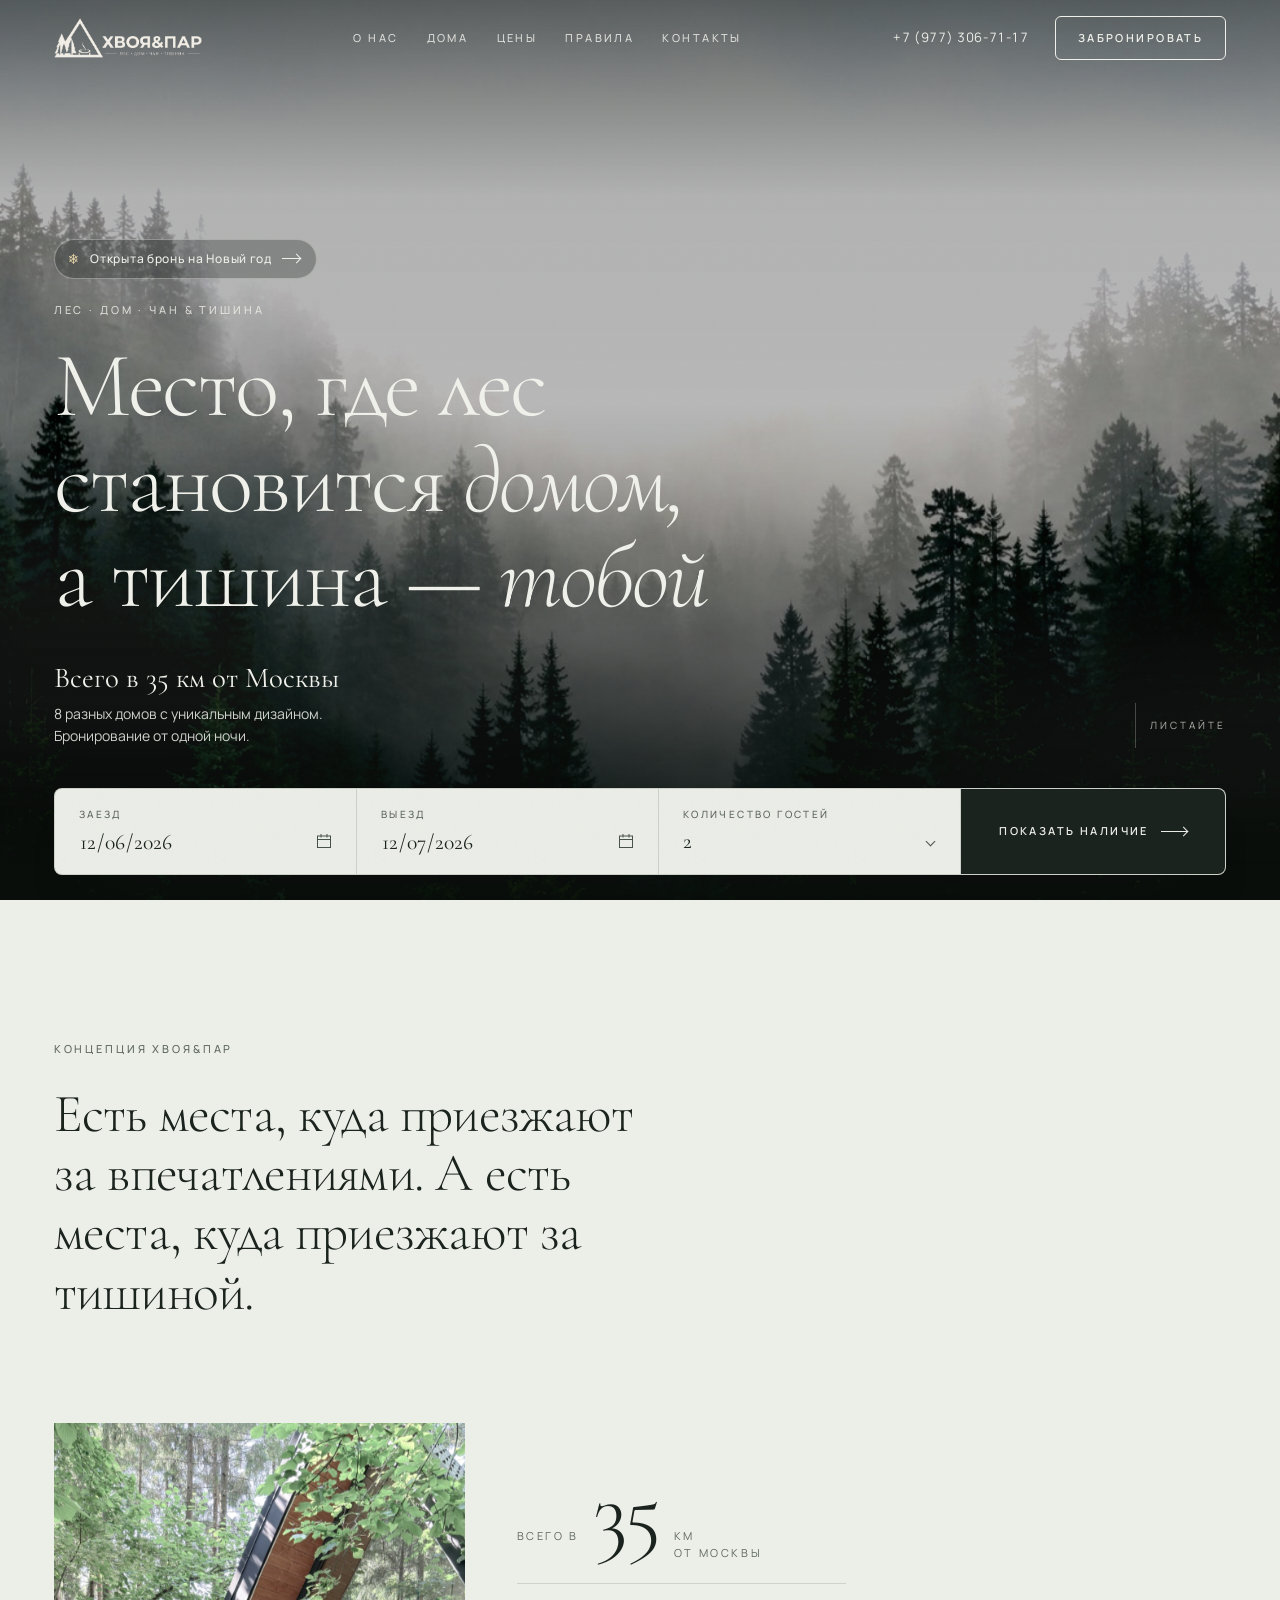
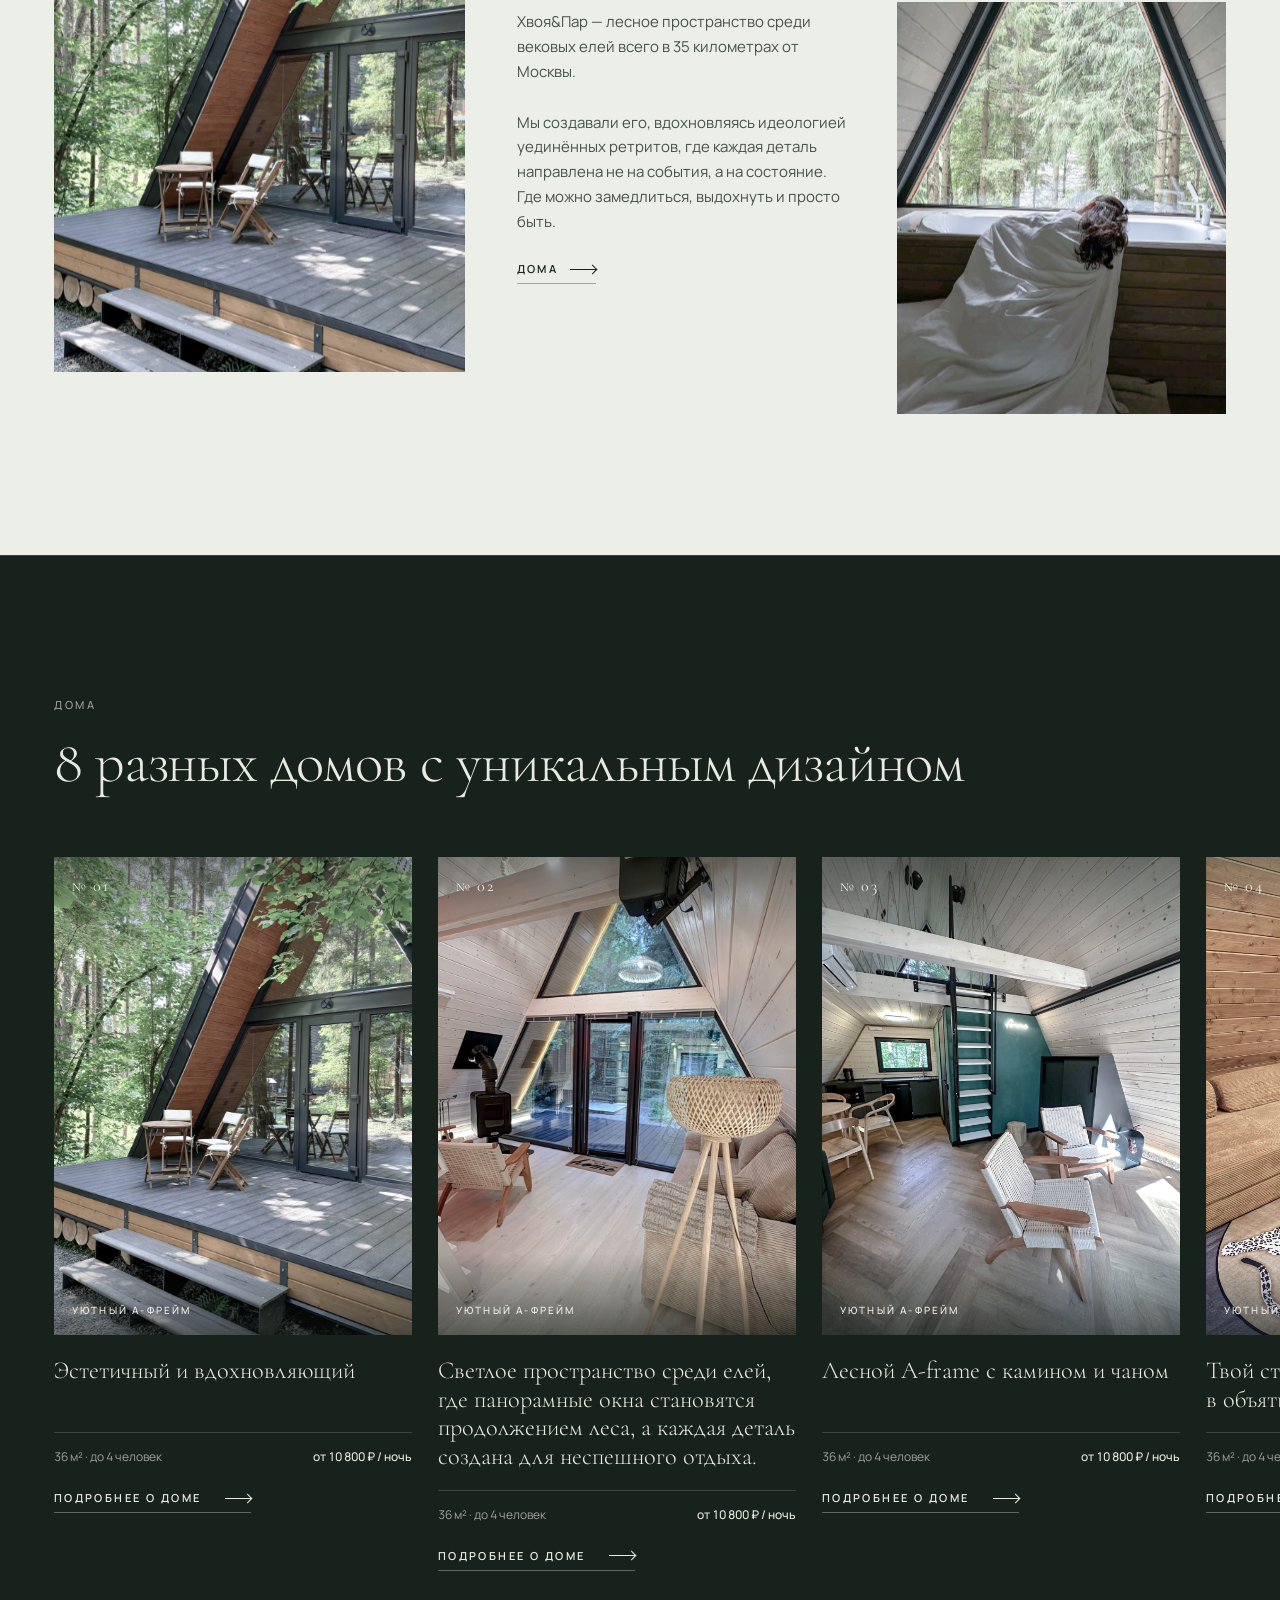
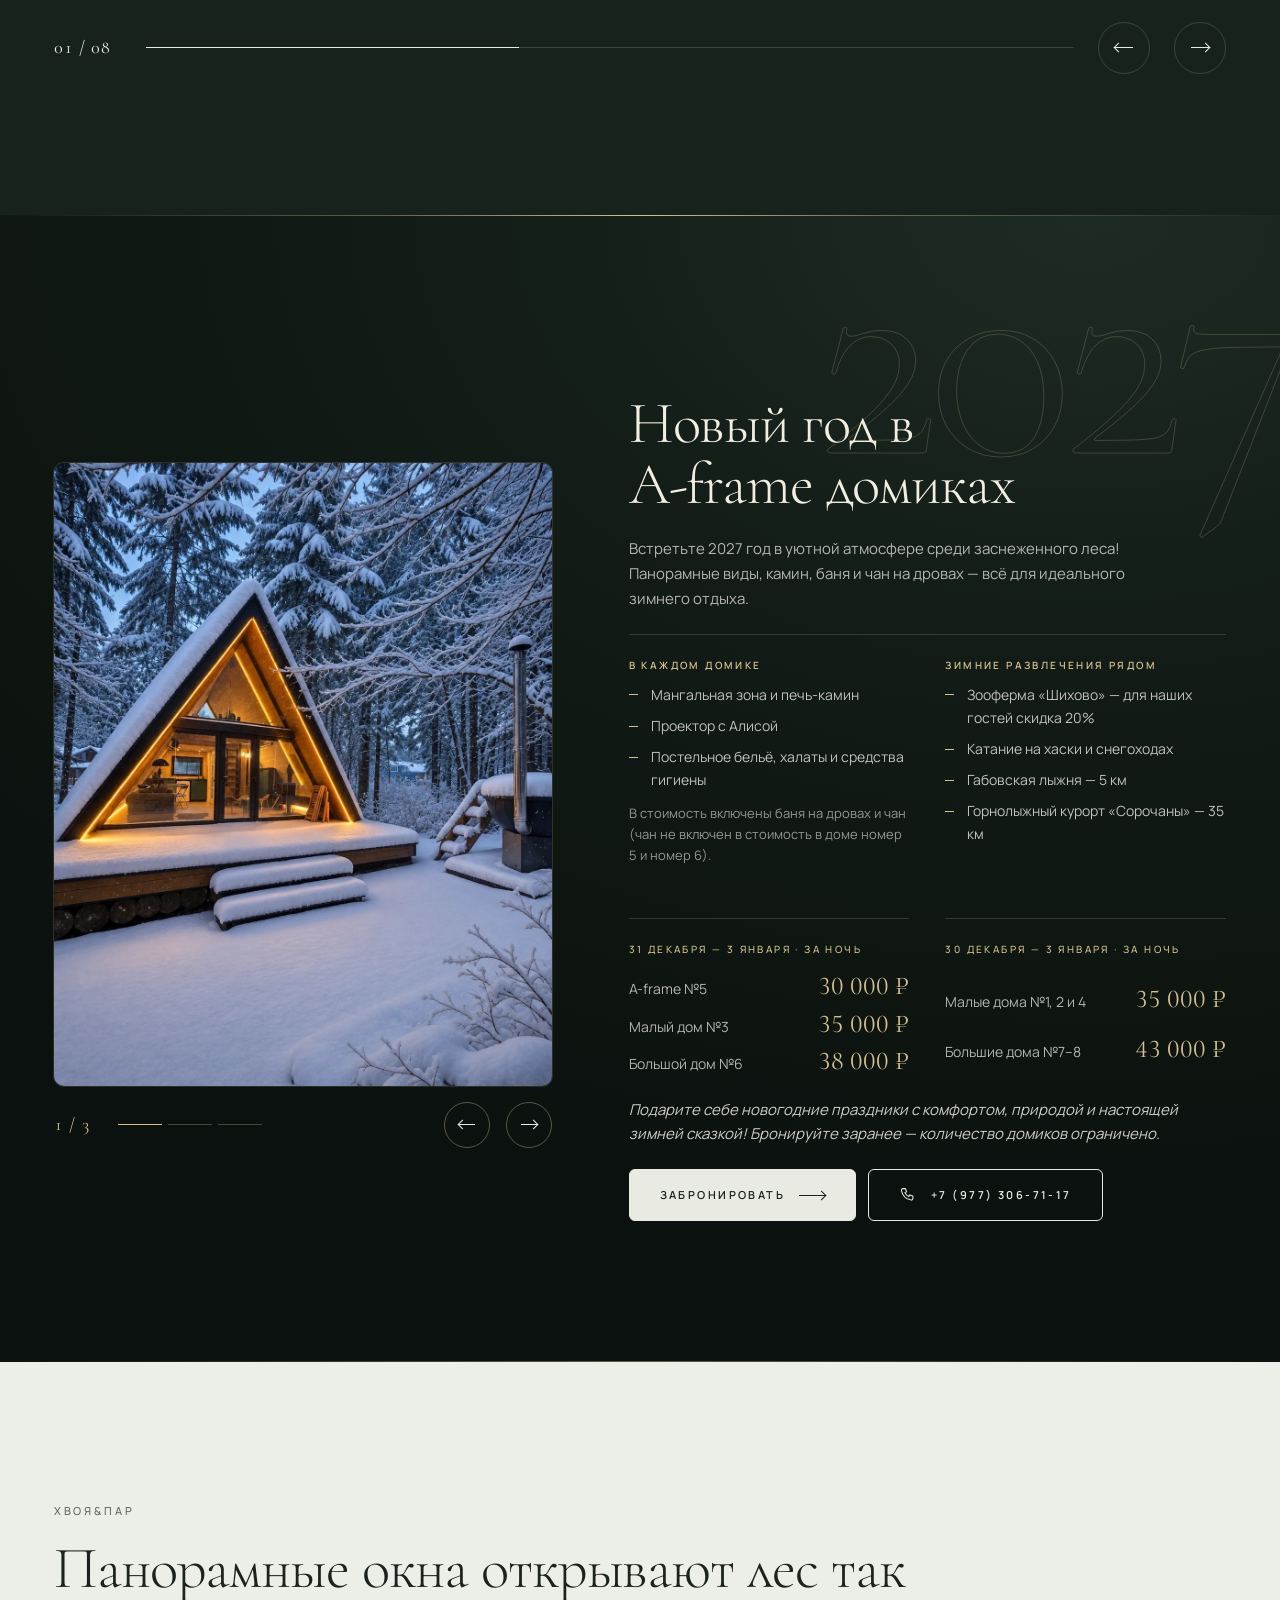
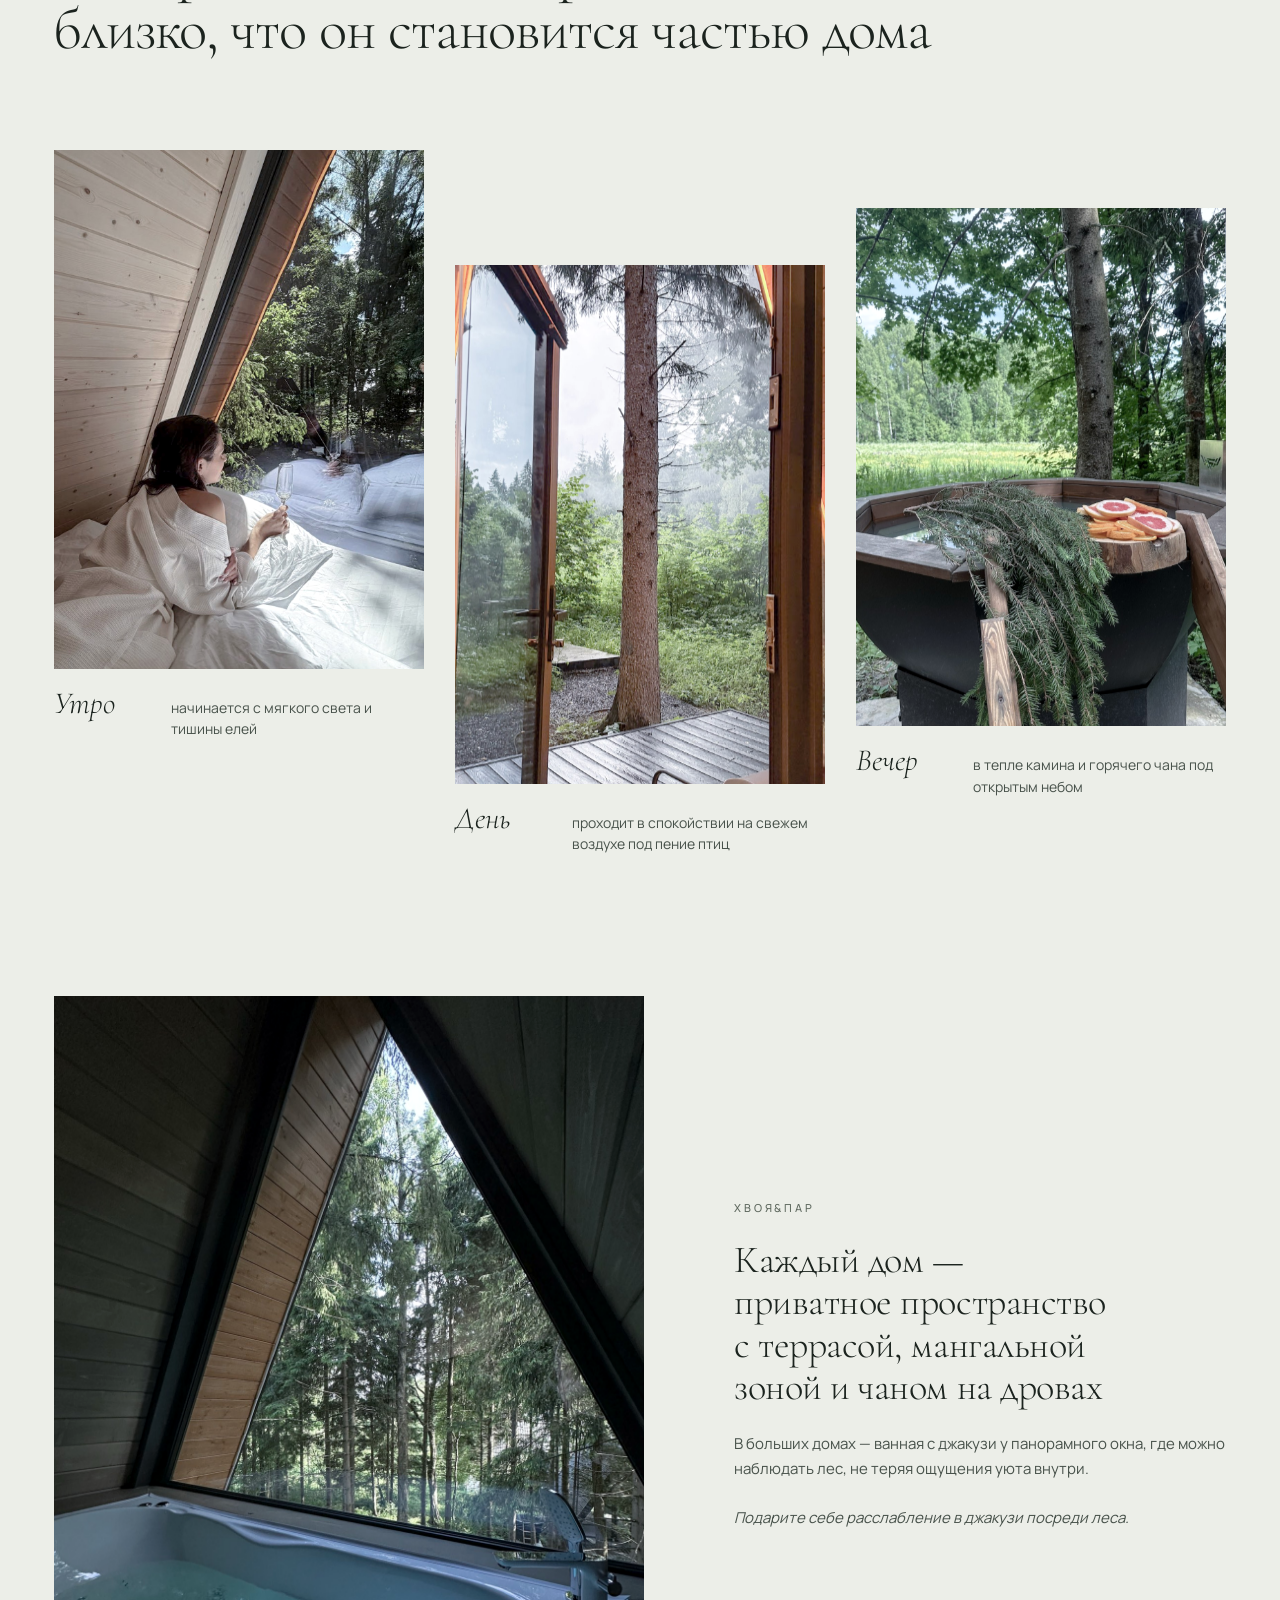
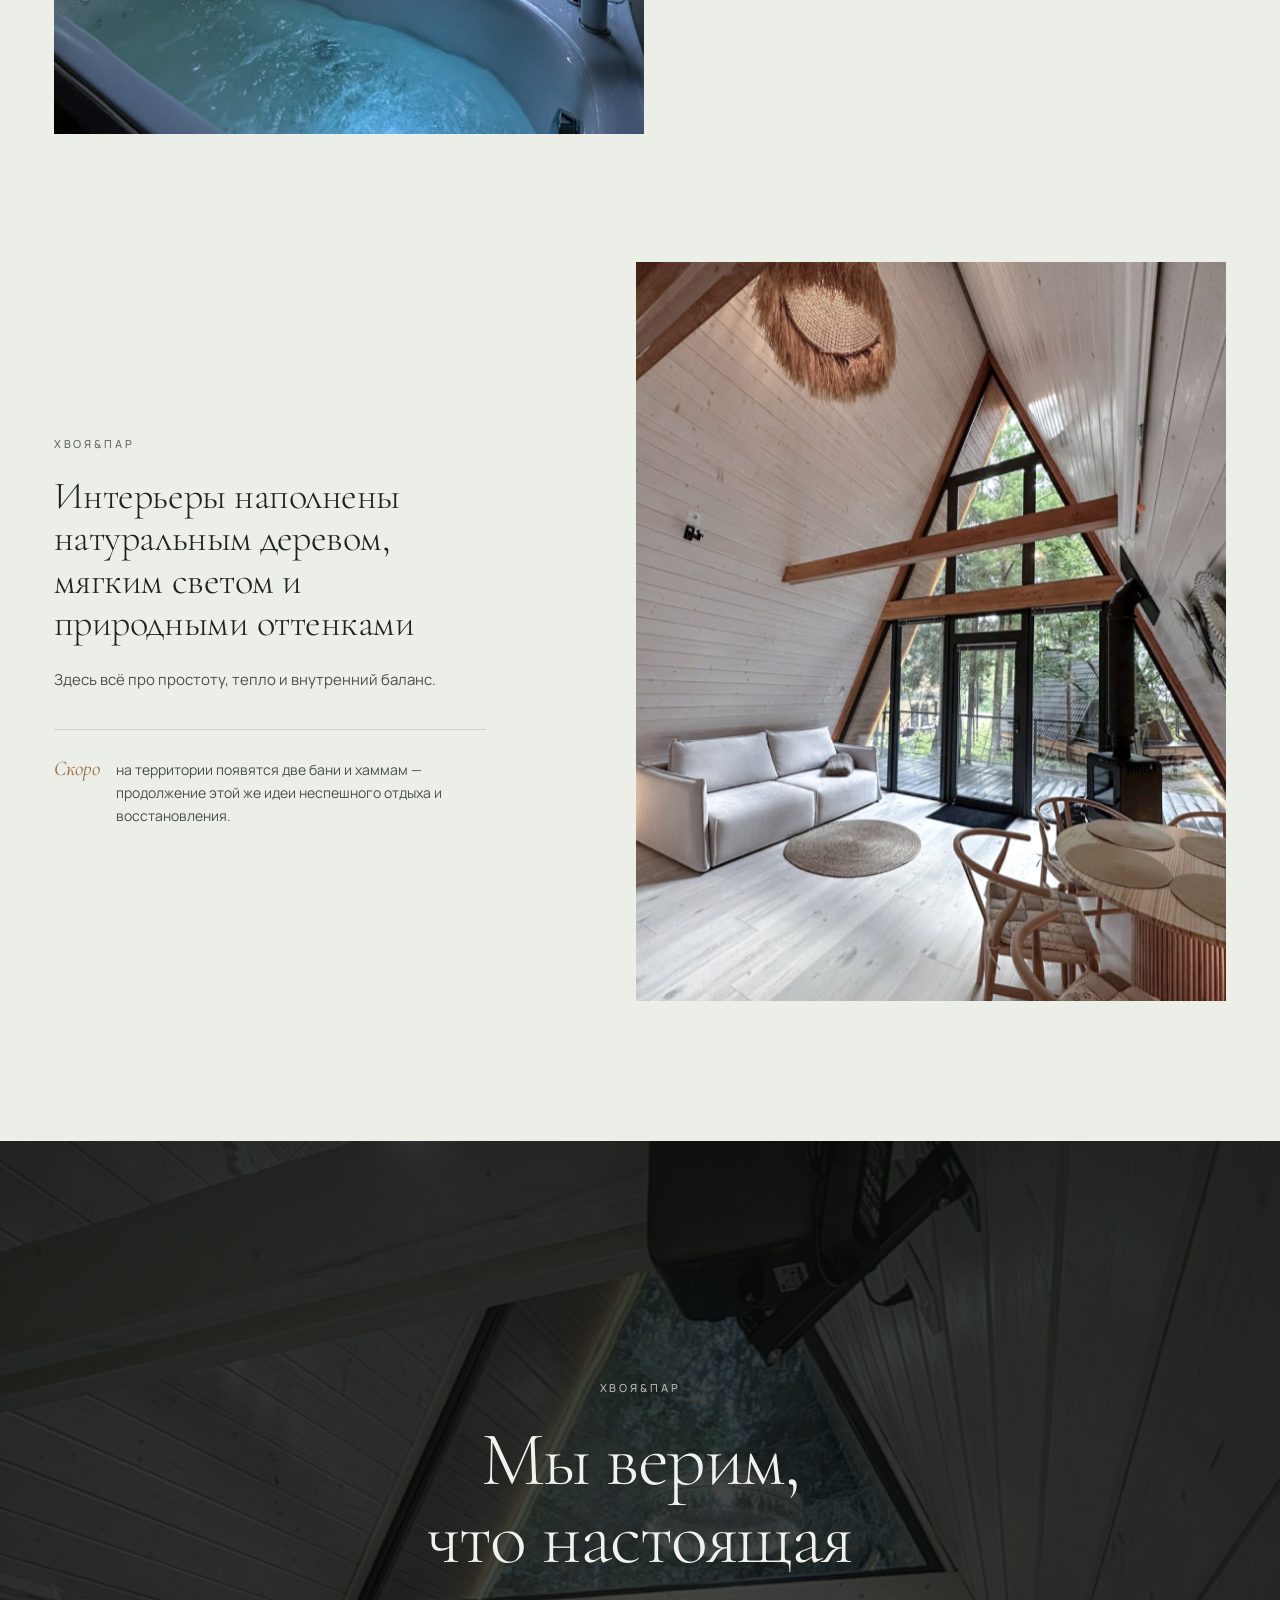
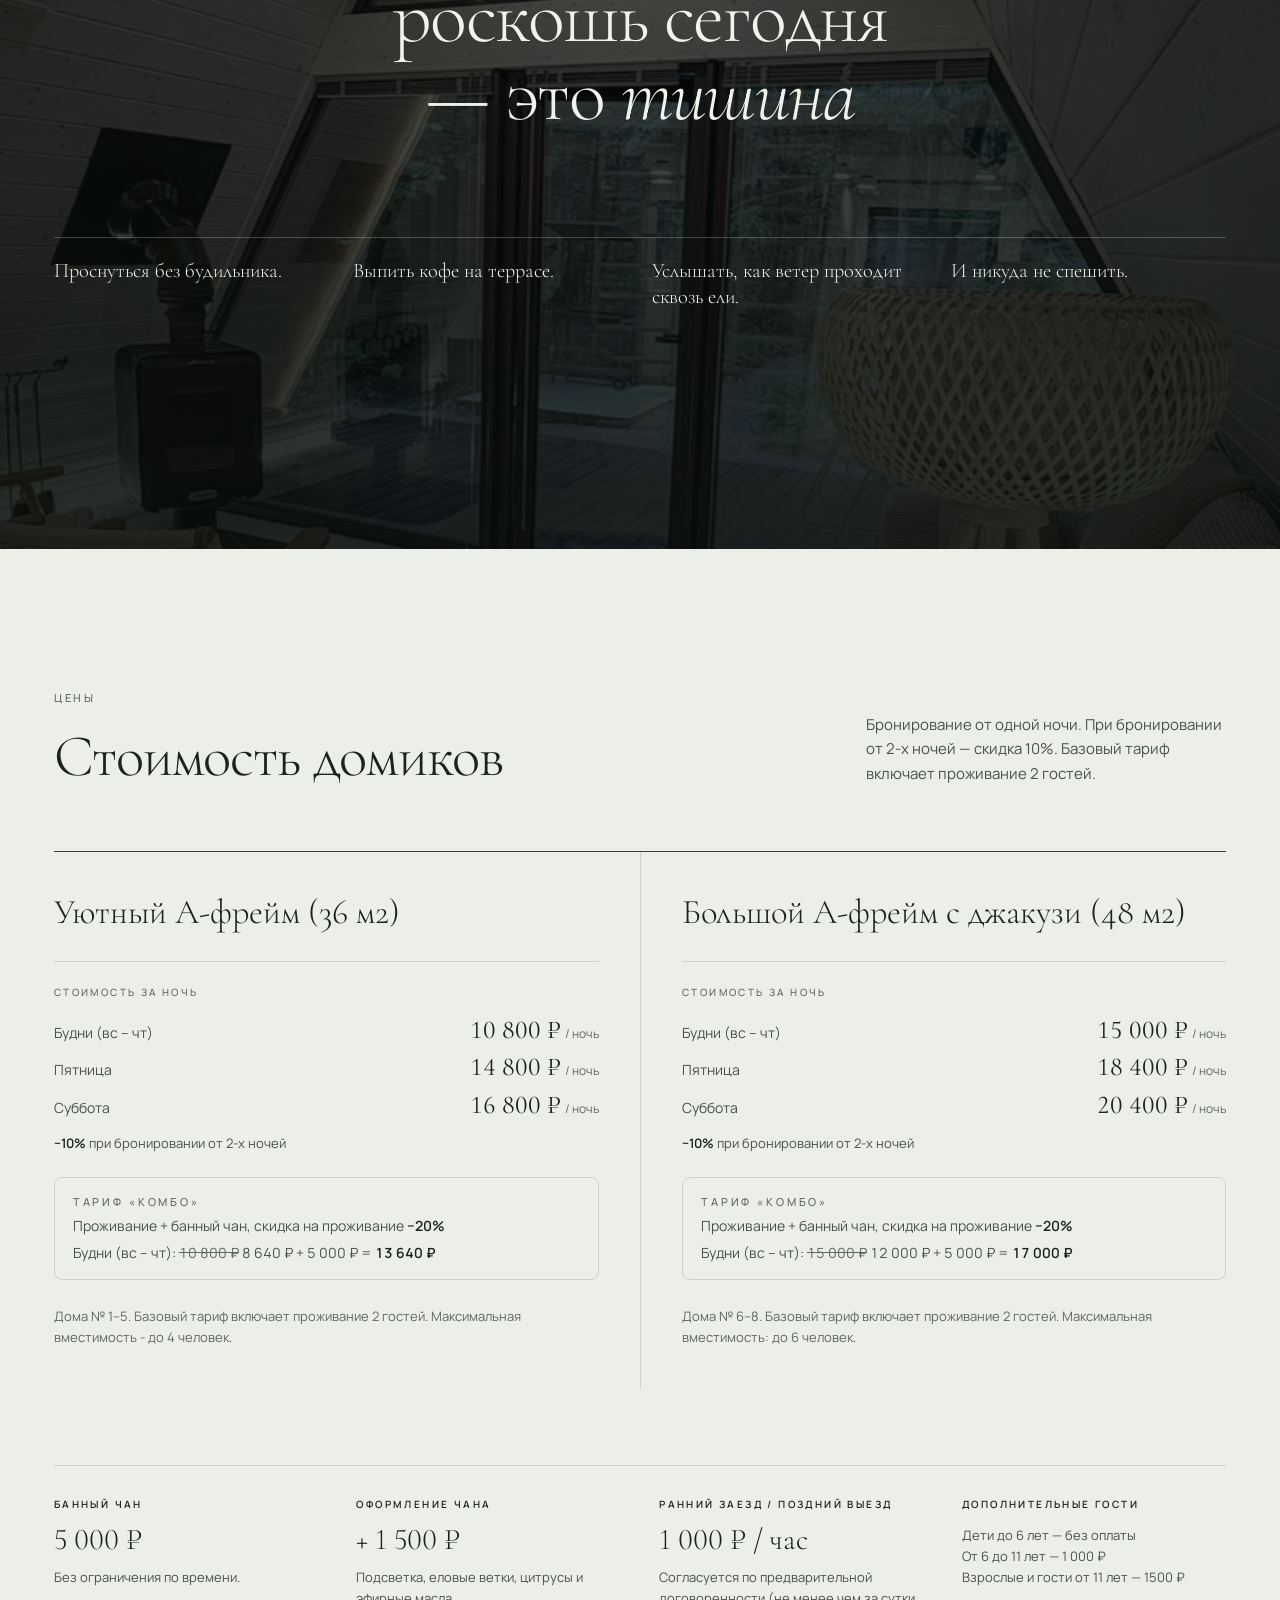
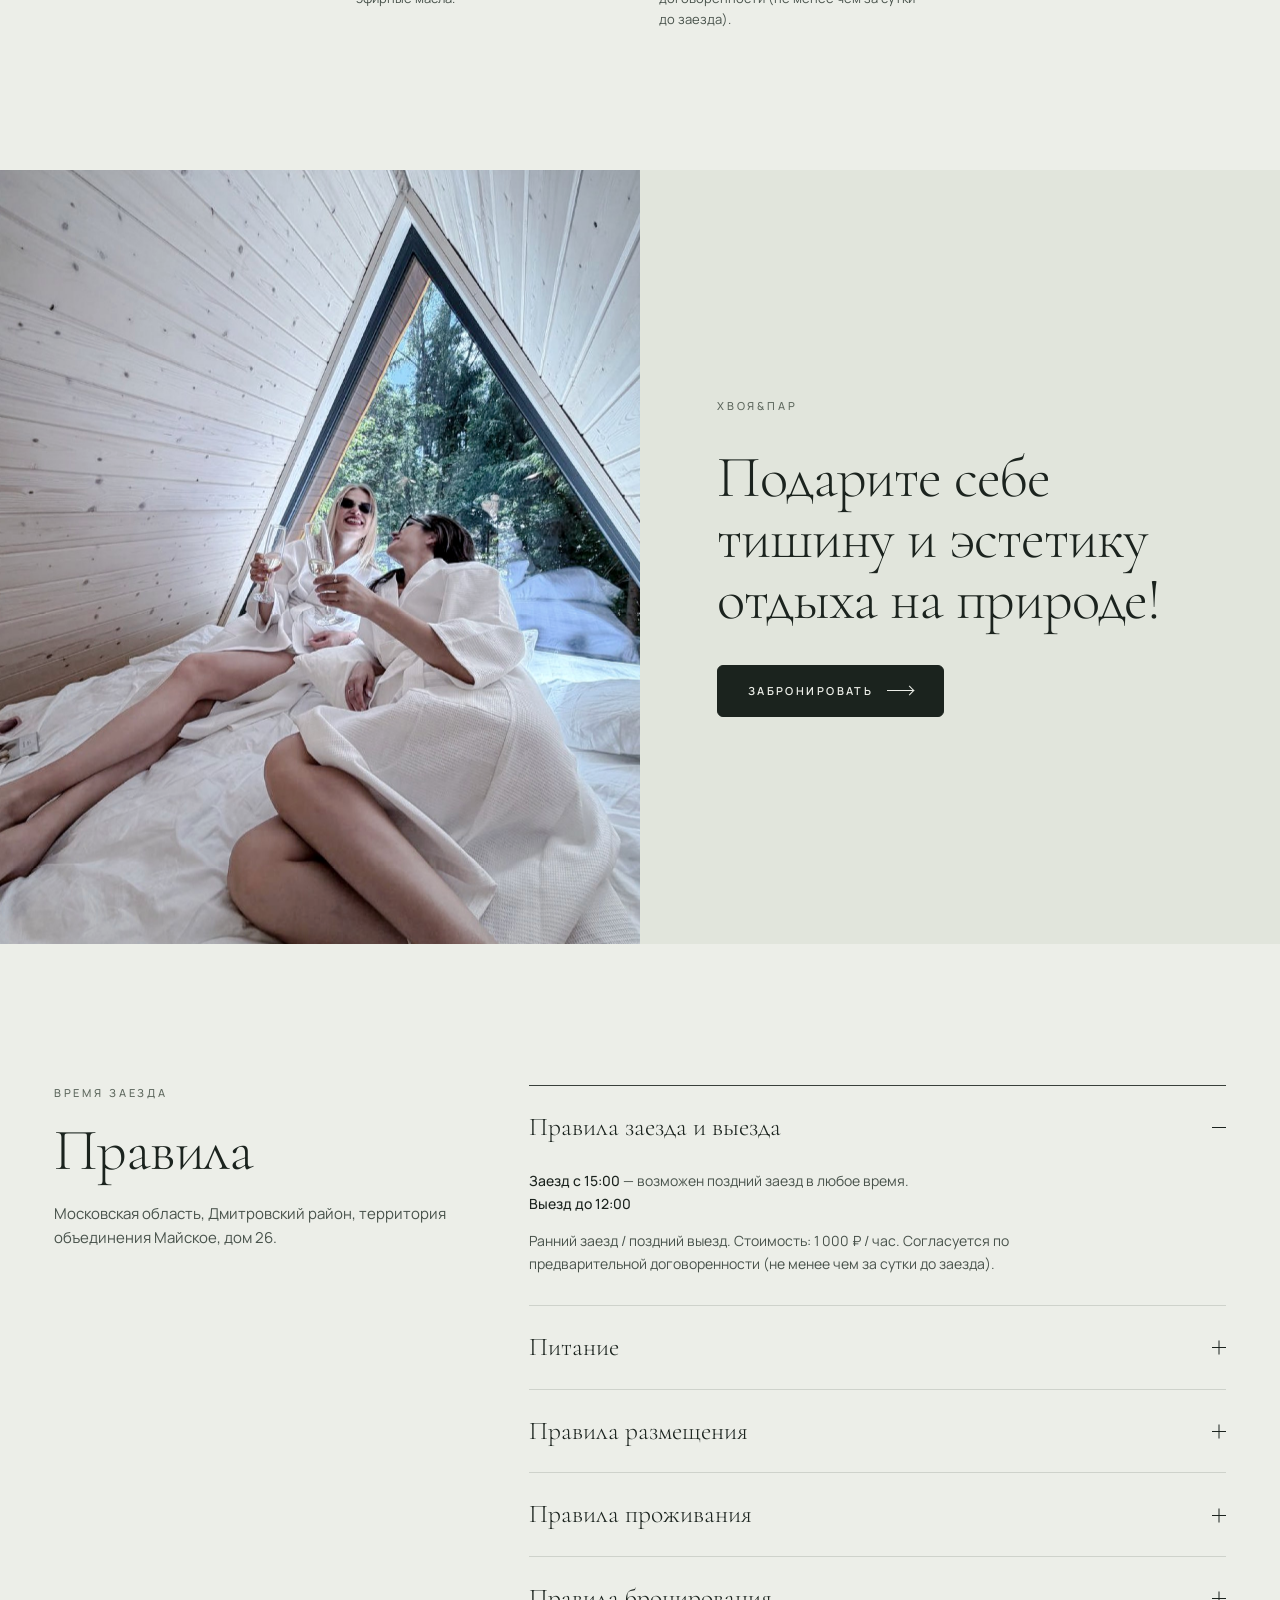
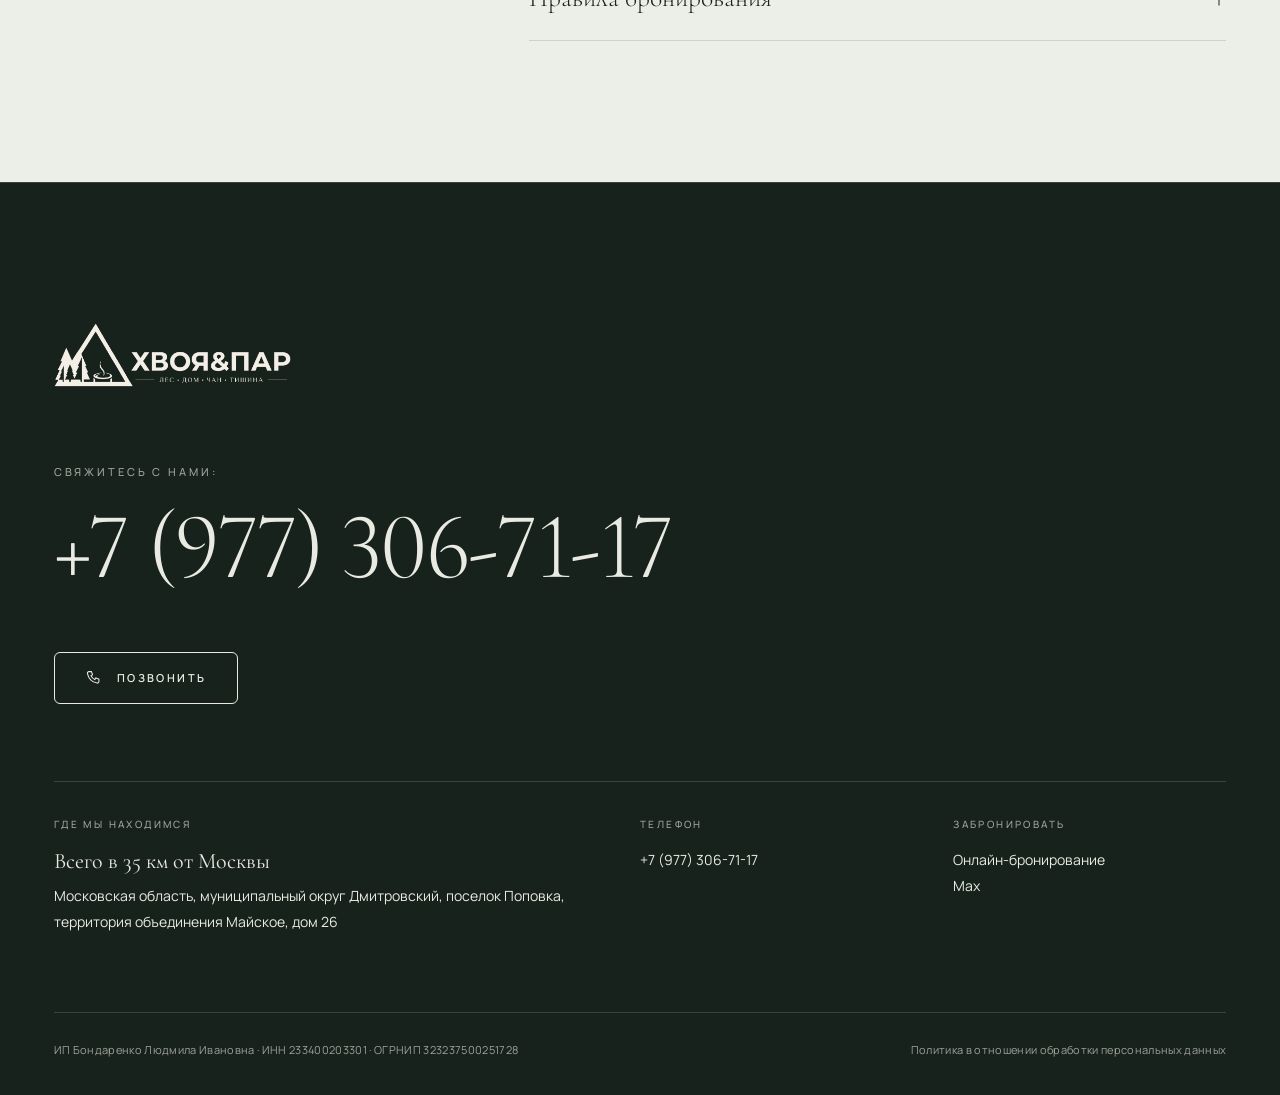
==== commit 12dace9c: "Страница бронирования с модулем Bnovo, политика конфиденциальности, 404, адреса без .html Co-Authore" ====
--- a/index.html
+++ b/index.html
@@ -4,12 +4,22 @@
 <meta charset="utf-8">
 <meta name="viewport" content="width=device-width, initial-scale=1, viewport-fit=cover">
 <meta name="robots" content="noindex, nofollow">
-<title>Хвоя&amp;Пар</title>
+<link rel="canonical" href="https://hvoya-par.ru/">
+<meta property="og:type" content="website">
+<meta property="og:locale" content="ru_RU">
+<meta property="og:site_name" content="Хвоя&amp;Пар">
+<meta property="og:title" content="Дома в Подмосковье для отдыха | Хвоя&amp;Пар">
+<meta property="og:description" content="Дома в Подмосковье для отдыха: 8 A-frame домов с чаном среди вековых елей, в 35 км от Москвы.">
+<meta property="og:url" content="https://hvoya-par.ru/">
+<meta property="og:image" content="https://hvoya-par.ru/img/home-2-IMG_8786.jpg">
+<meta name="twitter:card" content="summary_large_image">
+<title>Дома в Подмосковье для отдыха | Хвоя&amp;Пар</title>
 <meta name="claude:viewport-fit-sides" content="cover">
 <meta name="description" content="Дома в Подмосковье для отдыха: 8 A-frame домов с чаном среди вековых елей, в 35 км от Москвы.">
 <link rel="preconnect" href="https://fonts.googleapis.com"><link rel="preconnect" href="https://fonts.gstatic.com" crossorigin><link rel="stylesheet" href="https://fonts.googleapis.com/css2?family=Cormorant+Garamond:ital,wght@0,300;0,400;0,500;1,300;1,400&family=Manrope:wght@400;500;600&display=swap">
 <link rel="stylesheet" href="style.css">
 <link rel="icon" href="assets/favicon.png">
+<meta name="theme-color" content="#18221C">
 </head>
 <body>
 <header class="hdr">
@@ -19,7 +29,7 @@
     <div class="hdr__r">
       <a class="hdr__tel tel" href="tel:+79773067117">+7 (977) 306-71-17</a>
       <a class="hdr__call" href="tel:+79773067117" aria-label="Позвонить +7 (977) 306-71-17"><svg viewBox="0 0 24 24" width="18" height="18" fill="none" stroke="currentColor" stroke-width="1.4" aria-hidden="true"><path d="M5.2 3.5h3.3l1.6 4.1-2.1 1.3a11 11 0 0 0 5.1 5.1l1.3-2.1 4.1 1.6v3.3a2 2 0 0 1-2.2 2A16.6 16.6 0 0 1 3.2 5.7a2 2 0 0 1 2-2.2z"/></svg></a>
-      <a class="btn btn--cta" href="https://hvoya-par.ru/booking" target="_blank" rel="noopener">Забронировать</a>
+      <a class="btn btn--cta" href="booking">Забронировать</a>
       <button class="burger" type="button" aria-label="Меню" aria-expanded="false" aria-controls="mnav"><span></span><span></span></button>
     </div>
   </div>
@@ -28,9 +38,9 @@
   <nav aria-label="Меню">
     <a class="big" href="#about">О нас</a><a class="big" href="#houses">Дома</a><a class="big" href="#cost">Цены</a><a class="big" href="#rules">Правила</a><a class="big" href="#contacts">Контакты</a>
     <span class="eyebrow" style="margin-top:28px;color:var(--on-deep-2)">Дома</span>
-    <div class="mnav__houses"><a href="house-1.html">1</a><a href="house-2.html">2</a><a href="house-3.html">3</a><a href="house-4.html">4</a><a href="house-5.html">5</a><a href="house-6.html">6</a><a href="house-7.html">7</a><a href="house-8.html">8</a></div>
+    <div class="mnav__houses"><a href="house-1">1</a><a href="house-2">2</a><a href="house-3">3</a><a href="house-4">4</a><a href="house-5">5</a><a href="house-6">6</a><a href="house-7">7</a><a href="house-8">8</a></div>
   </nav>
-  <div class="mnav__foot"><a class="btn mnav__call" href="tel:+79773067117"><svg viewBox="0 0 24 24" width="18" height="18" fill="none" stroke="currentColor" stroke-width="1.4" aria-hidden="true"><path d="M5.2 3.5h3.3l1.6 4.1-2.1 1.3a11 11 0 0 0 5.1 5.1l1.3-2.1 4.1 1.6v3.3a2 2 0 0 1-2.2 2A16.6 16.6 0 0 1 3.2 5.7a2 2 0 0 1 2-2.2z"/></svg> Позвонить · +7 (977) 306-71-17</a><a class="btn btn--cta" href="https://hvoya-par.ru/booking" target="_blank" rel="noopener">Забронировать</a></div>
+  <div class="mnav__foot"><a class="btn mnav__call" href="tel:+79773067117"><svg viewBox="0 0 24 24" width="18" height="18" fill="none" stroke="currentColor" stroke-width="1.4" aria-hidden="true"><path d="M5.2 3.5h3.3l1.6 4.1-2.1 1.3a11 11 0 0 0 5.1 5.1l1.3-2.1 4.1 1.6v3.3a2 2 0 0 1-2.2 2A16.6 16.6 0 0 1 3.2 5.7a2 2 0 0 1 2-2.2z"/></svg> Позвонить · +7 (977) 306-71-17</a><a class="btn btn--cta" href="booking">Забронировать</a></div>
 </div>
 <main>
 <section class="hero" id="top">
@@ -50,12 +60,12 @@
     </div>
   </div>
   <div class="book wrap fade" style="animation-delay:.9s" data-dock-after>
-  <form class="book__bar" onsubmit="event.preventDefault()">
+  <form class="book__bar" action="booking" method="get">
     <div class="book__f date"><label for="date-in">Заезд</label><input id="date-in" type="date"></div>
     <div class="book__f date"><label for="date-out">Выезд</label><input id="date-out" type="date"></div>
     <div class="book__f sel"><label for="guests">Количество гостей</label>
       <select id="guests"><option>1</option><option selected>2</option><option>3</option><option>4</option><option>5</option><option>6</option></select></div>
-    <a class="btn btn--cta" href="https://hvoya-par.ru/booking" target="_blank" rel="noopener">Показать наличие <span class="arr" aria-hidden="true"></span></a>
+    <a class="btn btn--cta" id="book-go" href="booking">Показать наличие <span class="arr" aria-hidden="true"></span></a>
   </form>
   </div>
 </section>
@@ -79,52 +89,52 @@
 <section class="on-deep sec head-solo" id="houses" data-track>
   <div class="wrap head-row head-row--solo"><div><span class="eyebrow rv">Дома</span><h2 class="h-l rv d1">8 разных домов с уникальным дизайном</h2></div></div>
   <div class="track"><article class="card">
-  <a class="ph" href="house-1.html" draggable="false" tabindex="-1" aria-hidden="true"><span class="card__no">№ 01</span><img src="img/home-2-IMG_8786.jpg" alt="Дом №1" width="1012" height="1800" loading="lazy" decoding="async"><span class="card__type">Уютный А-фрейм</span></a>
+  <a class="ph" href="house-1" draggable="false" tabindex="-1" aria-hidden="true"><span class="card__no">№ 01</span><img src="img/home-2-IMG_8786.jpg" alt="Дом №1" width="1012" height="1800" loading="lazy" decoding="async"><span class="card__type">Уютный А-фрейм</span></a>
   <h3>Эстетичный и вдохновляющий</h3>
   <div class="card__meta"><span>36 м² · до 4 человек</span><b>от 10 800 ₽ / ночь</b></div>
-  <a class="link" href="house-1.html">Подробнее о доме<span class="vh"> №1</span> <span class="arr" aria-hidden="true"></span></a>
-</article>
-<article class="card">
-  <a class="ph" href="house-2.html" draggable="false" tabindex="-1" aria-hidden="true"><span class="card__no">№ 02</span><img src="img/home-4-IMG_9011.jpg" alt="Дом №2" width="1012" height="1800" loading="lazy" decoding="async"><span class="card__type">Уютный А-фрейм</span></a>
+  <a class="link" href="house-1">Подробнее о доме<span class="vh"> №1</span> <span class="arr" aria-hidden="true"></span></a>
+</article>
+<article class="card">
+  <a class="ph" href="house-2" draggable="false" tabindex="-1" aria-hidden="true"><span class="card__no">№ 02</span><img src="img/home-4-IMG_9011.jpg" alt="Дом №2" width="1012" height="1800" loading="lazy" decoding="async"><span class="card__type">Уютный А-фрейм</span></a>
   <h3>Светлое пространство среди елей, где панорамные окна становятся продолжением леса, а каждая деталь создана для неспешного отдыха.</h3>
   <div class="card__meta"><span>36 м² · до 4 человек</span><b>от 10 800 ₽ / ночь</b></div>
-  <a class="link" href="house-2.html">Подробнее о доме<span class="vh"> №2</span> <span class="arr" aria-hidden="true"></span></a>
-</article>
-<article class="card">
-  <a class="ph" href="house-3.html" draggable="false" tabindex="-1" aria-hidden="true"><span class="card__no">№ 03</span><img src="img/home-9-IMG_8186.jpg" alt="Дом №3" width="1350" height="1800" loading="lazy" decoding="async"><span class="card__type">Уютный А-фрейм</span></a>
+  <a class="link" href="house-2">Подробнее о доме<span class="vh"> №2</span> <span class="arr" aria-hidden="true"></span></a>
+</article>
+<article class="card">
+  <a class="ph" href="house-3" draggable="false" tabindex="-1" aria-hidden="true"><span class="card__no">№ 03</span><img src="img/home-9-IMG_8186.jpg" alt="Дом №3" width="1350" height="1800" loading="lazy" decoding="async"><span class="card__type">Уютный А-фрейм</span></a>
   <h3>Лесной A-frame с камином и чаном</h3>
   <div class="card__meta"><span>36 м² · до 4 человек</span><b>от 10 800 ₽ / ночь</b></div>
-  <a class="link" href="house-3.html">Подробнее о доме<span class="vh"> №3</span> <span class="arr" aria-hidden="true"></span></a>
-</article>
-<article class="card">
-  <a class="ph" href="house-4.html" draggable="false" tabindex="-1" aria-hidden="true"><span class="card__no">№ 04</span><img src="img/home-9-IMG_7969.jpg" alt="Дом №4" width="1350" height="1800" loading="lazy" decoding="async"><span class="card__type">Уютный А-фрейм</span></a>
+  <a class="link" href="house-3">Подробнее о доме<span class="vh"> №3</span> <span class="arr" aria-hidden="true"></span></a>
+</article>
+<article class="card">
+  <a class="ph" href="house-4" draggable="false" tabindex="-1" aria-hidden="true"><span class="card__no">№ 04</span><img src="img/home-9-IMG_7969.jpg" alt="Дом №4" width="1350" height="1800" loading="lazy" decoding="async"><span class="card__type">Уютный А-фрейм</span></a>
   <h3>Твой стильный побег в объятия тишины</h3>
   <div class="card__meta"><span>36 м² · до 4 человек</span><b>от 10 800 ₽ / ночь</b></div>
-  <a class="link" href="house-4.html">Подробнее о доме<span class="vh"> №4</span> <span class="arr" aria-hidden="true"></span></a>
-</article>
-<article class="card">
-  <a class="ph" href="house-5.html" draggable="false" tabindex="-1" aria-hidden="true"><span class="card__no">№ 05</span><img src="img/home-8-IMG_8494.jpg" alt="Дом №5" width="1012" height="1800" loading="lazy" decoding="async"><span class="card__type">Уютный А-фрейм</span></a>
+  <a class="link" href="house-4">Подробнее о доме<span class="vh"> №4</span> <span class="arr" aria-hidden="true"></span></a>
+</article>
+<article class="card">
+  <a class="ph" href="house-5" draggable="false" tabindex="-1" aria-hidden="true"><span class="card__no">№ 05</span><img src="img/home-8-IMG_8494.jpg" alt="Дом №5" width="1012" height="1800" loading="lazy" decoding="async"><span class="card__type">Уютный А-фрейм</span></a>
   <h3>Ваш концептуальный ретрит в объятиях леса</h3>
   <div class="card__meta"><span>36 м² · до 4 человек</span><b>от 10 800 ₽ / ночь</b></div>
-  <a class="link" href="house-5.html">Подробнее о доме<span class="vh"> №5</span> <span class="arr" aria-hidden="true"></span></a>
-</article>
-<article class="card">
-  <a class="ph" href="house-6.html" draggable="false" tabindex="-1" aria-hidden="true"><span class="card__no">№ 06</span><img src="img/home-5-2026-06-25_20-08-1.jpg" alt="Дом №6" width="1350" height="1800" loading="lazy" decoding="async"><span class="card__type">Большой А-фрейм с джакузи</span></a>
+  <a class="link" href="house-5">Подробнее о доме<span class="vh"> №5</span> <span class="arr" aria-hidden="true"></span></a>
+</article>
+<article class="card">
+  <a class="ph" href="house-6" draggable="false" tabindex="-1" aria-hidden="true"><span class="card__no">№ 06</span><img src="img/home-5-2026-06-25_20-08-1.jpg" alt="Дом №6" width="1350" height="1800" loading="lazy" decoding="async"><span class="card__type">Большой А-фрейм с джакузи</span></a>
   <h3>Перезагрузка там, где заканчивается город и начинается гармония</h3>
   <div class="card__meta"><span>48 м² · до 6 человек</span><b>от 15 000 ₽ / ночь</b></div>
-  <a class="link" href="house-6.html">Подробнее о доме<span class="vh"> №6</span> <span class="arr" aria-hidden="true"></span></a>
-</article>
-<article class="card">
-  <a class="ph" href="house-7.html" draggable="false" tabindex="-1" aria-hidden="true"><span class="card__no">№ 07</span><img src="img/home-13-IMG_8923.jpg" alt="Дом №7" width="1012" height="1800" loading="lazy" decoding="async"><span class="card__type">Большой А-фрейм с джакузи</span></a>
+  <a class="link" href="house-6">Подробнее о доме<span class="vh"> №6</span> <span class="arr" aria-hidden="true"></span></a>
+</article>
+<article class="card">
+  <a class="ph" href="house-7" draggable="false" tabindex="-1" aria-hidden="true"><span class="card__no">№ 07</span><img src="img/home-13-IMG_8923.jpg" alt="Дом №7" width="1012" height="1800" loading="lazy" decoding="async"><span class="card__type">Большой А-фрейм с джакузи</span></a>
   <h3>Позвольте лесу обнять вас тишиной</h3>
   <div class="card__meta"><span>48 м² · до 6 человек</span><b>от 15 000 ₽ / ночь</b></div>
-  <a class="link" href="house-7.html">Подробнее о доме<span class="vh"> №7</span> <span class="arr" aria-hidden="true"></span></a>
-</article>
-<article class="card">
-  <a class="ph" href="house-8.html" draggable="false" tabindex="-1" aria-hidden="true"><span class="card__no">№ 08</span><img src="img/home-7-IMG_8949.jpg" alt="Дом №8" width="1012" height="1800" loading="lazy" decoding="async"><span class="card__type">Большой А-фрейм с джакузи</span></a>
+  <a class="link" href="house-7">Подробнее о доме<span class="vh"> №7</span> <span class="arr" aria-hidden="true"></span></a>
+</article>
+<article class="card">
+  <a class="ph" href="house-8" draggable="false" tabindex="-1" aria-hidden="true"><span class="card__no">№ 08</span><img src="img/home-7-IMG_8949.jpg" alt="Дом №8" width="1012" height="1800" loading="lazy" decoding="async"><span class="card__type">Большой А-фрейм с джакузи</span></a>
   <h3>Там, где замирает время и говорит лес</h3>
   <div class="card__meta"><span>48 м² · до 6 человек</span><b>от 15 000 ₽ / ночь</b></div>
-  <a class="link" href="house-8.html">Подробнее о доме<span class="vh"> №8</span> <span class="arr" aria-hidden="true"></span></a>
+  <a class="link" href="house-8">Подробнее о доме<span class="vh"> №8</span> <span class="arr" aria-hidden="true"></span></a>
 </article></div>
   <div class="wrap track-ui">
     <span class="count">01 / 08</span>
@@ -162,7 +172,7 @@
         <dl class="rate"><dt>30 декабря — 3 января · за ночь</dt><dd>Малые дома №1, 2 и 4</dd><dd class="v">35 000 ₽</dd><dd>Большие дома №7–8</dd><dd class="v">43 000 ₽</dd></dl>
       </div>
       <p class="body rv d3"><em>Подарите себе новогодние праздники с комфортом, природой и настоящей зимней сказкой! Бронируйте заранее — количество домиков ограничено.</em></p>
-      <div class="ny__btns rv d3"><a class="btn btn--cta" href="https://hvoya-par.ru/booking" target="_blank" rel="noopener">Забронировать <span class="arr" aria-hidden="true"></span></a><a class="btn ny__tel" href="tel:+79773067117"><svg viewBox="0 0 24 24" width="18" height="18" fill="none" stroke="currentColor" stroke-width="1.4" aria-hidden="true"><path d="M5.2 3.5h3.3l1.6 4.1-2.1 1.3a11 11 0 0 0 5.1 5.1l1.3-2.1 4.1 1.6v3.3a2 2 0 0 1-2.2 2A16.6 16.6 0 0 1 3.2 5.7a2 2 0 0 1 2-2.2z"/></svg> +7 (977) 306-71-17</a></div>
+      <div class="ny__btns rv d3"><a class="btn btn--cta" href="booking">Забронировать <span class="arr" aria-hidden="true"></span></a><a class="btn ny__tel" href="tel:+79773067117"><svg viewBox="0 0 24 24" width="18" height="18" fill="none" stroke="currentColor" stroke-width="1.4" aria-hidden="true"><path d="M5.2 3.5h3.3l1.6 4.1-2.1 1.3a11 11 0 0 0 5.1 5.1l1.3-2.1 4.1 1.6v3.3a2 2 0 0 1-2.2 2A16.6 16.6 0 0 1 3.2 5.7a2 2 0 0 1 2-2.2z"/></svg> +7 (977) 306-71-17</a></div>
     </div>
   </div>
 </section>
@@ -249,7 +259,7 @@
     <div class="band__txt">
       <span class="eyebrow rv">Хвоя&amp;Пар</span>
       <h2 class="h-l rv d1" style="max-width:17ch">Подарите себе тишину и эстетику отдыха на природе!</h2>
-      <a class="btn btn--cta rv d2" href="https://hvoya-par.ru/booking" target="_blank" rel="noopener">Забронировать <span class="arr"></span></a>
+      <a class="btn btn--cta rv d2" href="booking">Забронировать <span class="arr"></span></a>
     </div>
   </div>
 </section>
@@ -317,15 +327,15 @@
     <div class="foot__grid">
       <div><h4>Где мы находимся</h4><p class="foot__km">Всего в 35 км от Москвы</p><p>Московская область, муниципальный округ Дмитровский, поселок Поповка, территория объединения Майское, дом 26</p></div>
       <div><h4>Телефон</h4><a href="tel:+79773067117">+7 (977) 306-71-17</a></div>
-      <div><h4>Забронировать</h4><a href="https://hvoya-par.ru/booking" target="_blank" rel="noopener">hvoya-par.ru/booking</a><a href="https://max.ru/u/f9LHodD0cOKzyIzFpYZwMJrCbCx1cPTKP4Q4oBoiJArV7XLaEeMWTJxkPpw" target="_blank" rel="noopener">Max</a></div>
+      <div><h4>Забронировать</h4><a href="booking">Онлайн-бронирование</a><a href="https://max.ru/u/f9LHodD0cOKzyIzFpYZwMJrCbCx1cPTKP4Q4oBoiJArV7XLaEeMWTJxkPpw" target="_blank" rel="noopener">Max</a></div>
     </div>
     <div class="foot__legal">
       <span>ИП Бондаренко Людмила Ивановна · ИНН 233400203301 · ОГРНИП 323237500251728</span>
-      <a href="https://hvoya-par.ru/privacy/" target="_blank" rel="noopener">Политика в отношении обработки персональных данных</a>
+      <a href="privacy">Политика в отношении обработки персональных данных</a>
     </div>
   </div>
 </footer>
-<div class="dock" aria-hidden="false"><div class="dock__p">от<b>10 800 ₽ / ночь</b></div><div class="dock__btns"><a class="dock__call" href="tel:+79773067117" aria-label="Позвонить +7 (977) 306-71-17"><svg viewBox="0 0 24 24" width="18" height="18" fill="none" stroke="currentColor" stroke-width="1.4" aria-hidden="true"><path d="M5.2 3.5h3.3l1.6 4.1-2.1 1.3a11 11 0 0 0 5.1 5.1l1.3-2.1 4.1 1.6v3.3a2 2 0 0 1-2.2 2A16.6 16.6 0 0 1 3.2 5.7a2 2 0 0 1 2-2.2z"/></svg></a><a class="btn btn--cta" href="https://hvoya-par.ru/booking" target="_blank" rel="noopener">Забронировать</a></div></div>
+<div class="dock" aria-hidden="false"><div class="dock__p">от<b>10 800 ₽ / ночь</b></div><div class="dock__btns"><a class="dock__call" href="tel:+79773067117" aria-label="Позвонить +7 (977) 306-71-17"><svg viewBox="0 0 24 24" width="18" height="18" fill="none" stroke="currentColor" stroke-width="1.4" aria-hidden="true"><path d="M5.2 3.5h3.3l1.6 4.1-2.1 1.3a11 11 0 0 0 5.1 5.1l1.3-2.1 4.1 1.6v3.3a2 2 0 0 1-2.2 2A16.6 16.6 0 0 1 3.2 5.7a2 2 0 0 1 2-2.2z"/></svg></a><a class="btn btn--cta" href="booking">Забронировать</a></div></div>
 <script src="app.js"></script>
 </body>
 </html>
--- a/style.css
+++ b/style.css
@@ -603,3 +603,35 @@
   .gal{grid-template-columns:minmax(0,1.62fr) repeat(2,minmax(0,1fr));height:auto;aspect-ratio:1.36}
   .gal button{border-radius:6px}
 }
+
+
+/* =========================== БРОНИРОВАНИЕ / ПОЛИТИКА / 404 =========================== */
+.bk__head{display:grid;grid-template-columns:minmax(0,1fr) auto;align-items:end;gap:28px 56px}
+.bk__h,.nf__h{font-family:var(--serif);font-weight:400;font-size:clamp(52px,8vw,128px);line-height:.92;letter-spacing:-.03em}
+.bk .tag,.nf .tag{font-family:var(--serif);font-style:italic;font-weight:300;font-size:clamp(20px,2.2vw,32px);line-height:1.25;color:var(--fg-2);max-width:30ch;margin-top:20px}
+.bk__help{display:flex;flex-direction:column;align-items:flex-start;gap:10px;padding-bottom:6px}
+.bk__tel{font-family:var(--serif);font-size:clamp(24px,2.2vw,32px);line-height:1.1}
+.bk__frame{margin-top:clamp(36px,4.5vw,64px);background:#fff;color:#1B231E;border-radius:10px;padding:clamp(8px,1.6vw,24px);min-height:520px;border:1px solid var(--line)}
+.bk__frame iframe{display:block;width:100%;border:0}
+.bk__load{padding:48px 16px;text-align:center;color:#5F695F;font-size:14px}
+.bk__load a{text-decoration:underline}
+.bk__info{display:grid;grid-template-columns:repeat(2,minmax(0,1fr));gap:12px 48px;margin:28px 0 clamp(72px,8vw,120px);max-width:1100px}
+.u{text-decoration:underline;text-underline-offset:3px;text-decoration-thickness:1px}
+.u:hover{opacity:.7}
+@media (max-width:760px){.bk__head{grid-template-columns:1fr}.bk__info{grid-template-columns:1fr}.bk__frame{margin-left:calc(8px - var(--gl));margin-right:calc(8px - var(--gr));border-radius:8px;padding:4px}}
+.doc__h{font-family:var(--serif);font-weight:400;font-size:clamp(38px,5vw,72px);line-height:1.02;letter-spacing:-.02em;max-width:20ch}
+.doc__body{max-width:72ch;margin:clamp(36px,4vw,56px) 0 clamp(72px,8vw,120px)}
+.doc__body h2{font-family:var(--serif);font-weight:400;font-size:clamp(24px,2.2vw,32px);line-height:1.15;margin:40px 0 14px}
+.doc__body h2:first-child{margin-top:0}
+.doc__body p{font-size:15px;line-height:1.75;color:var(--fg-2);margin-bottom:12px}
+.nf{min-height:72vh;padding-bottom:clamp(72px,8vw,120px)}
+.nf .eyebrow{display:block;margin-bottom:22px}
+.nf__btns{display:flex;flex-wrap:wrap;gap:12px;margin-top:40px}
+#booking_iframe iframe ~ .bk__load{display:none}
+.nf__btns .btn{width:auto;flex:0 0 auto}
+.doc__body .list{margin:0 0 14px;font-size:15px;line-height:1.7;color:var(--fg-2)}
+.doc__tbl{display:grid;grid-template-columns:minmax(0,14em) minmax(0,1fr);gap:0;border-top:1px solid var(--line);margin:8px 0 12px;font-size:14px;line-height:1.6}
+.doc__tbl dt,.doc__tbl dd{padding:12px 16px 12px 0;border-bottom:1px solid var(--line);margin:0}
+.doc__tbl dt{color:var(--mute);font-size:11px;letter-spacing:.16em;text-transform:uppercase;padding-top:15px}
+.doc__tbl dd{color:var(--fg-2)}
+@media (max-width:600px){.doc__tbl{grid-template-columns:1fr}.doc__tbl dt{border-bottom:0;padding-bottom:2px}}
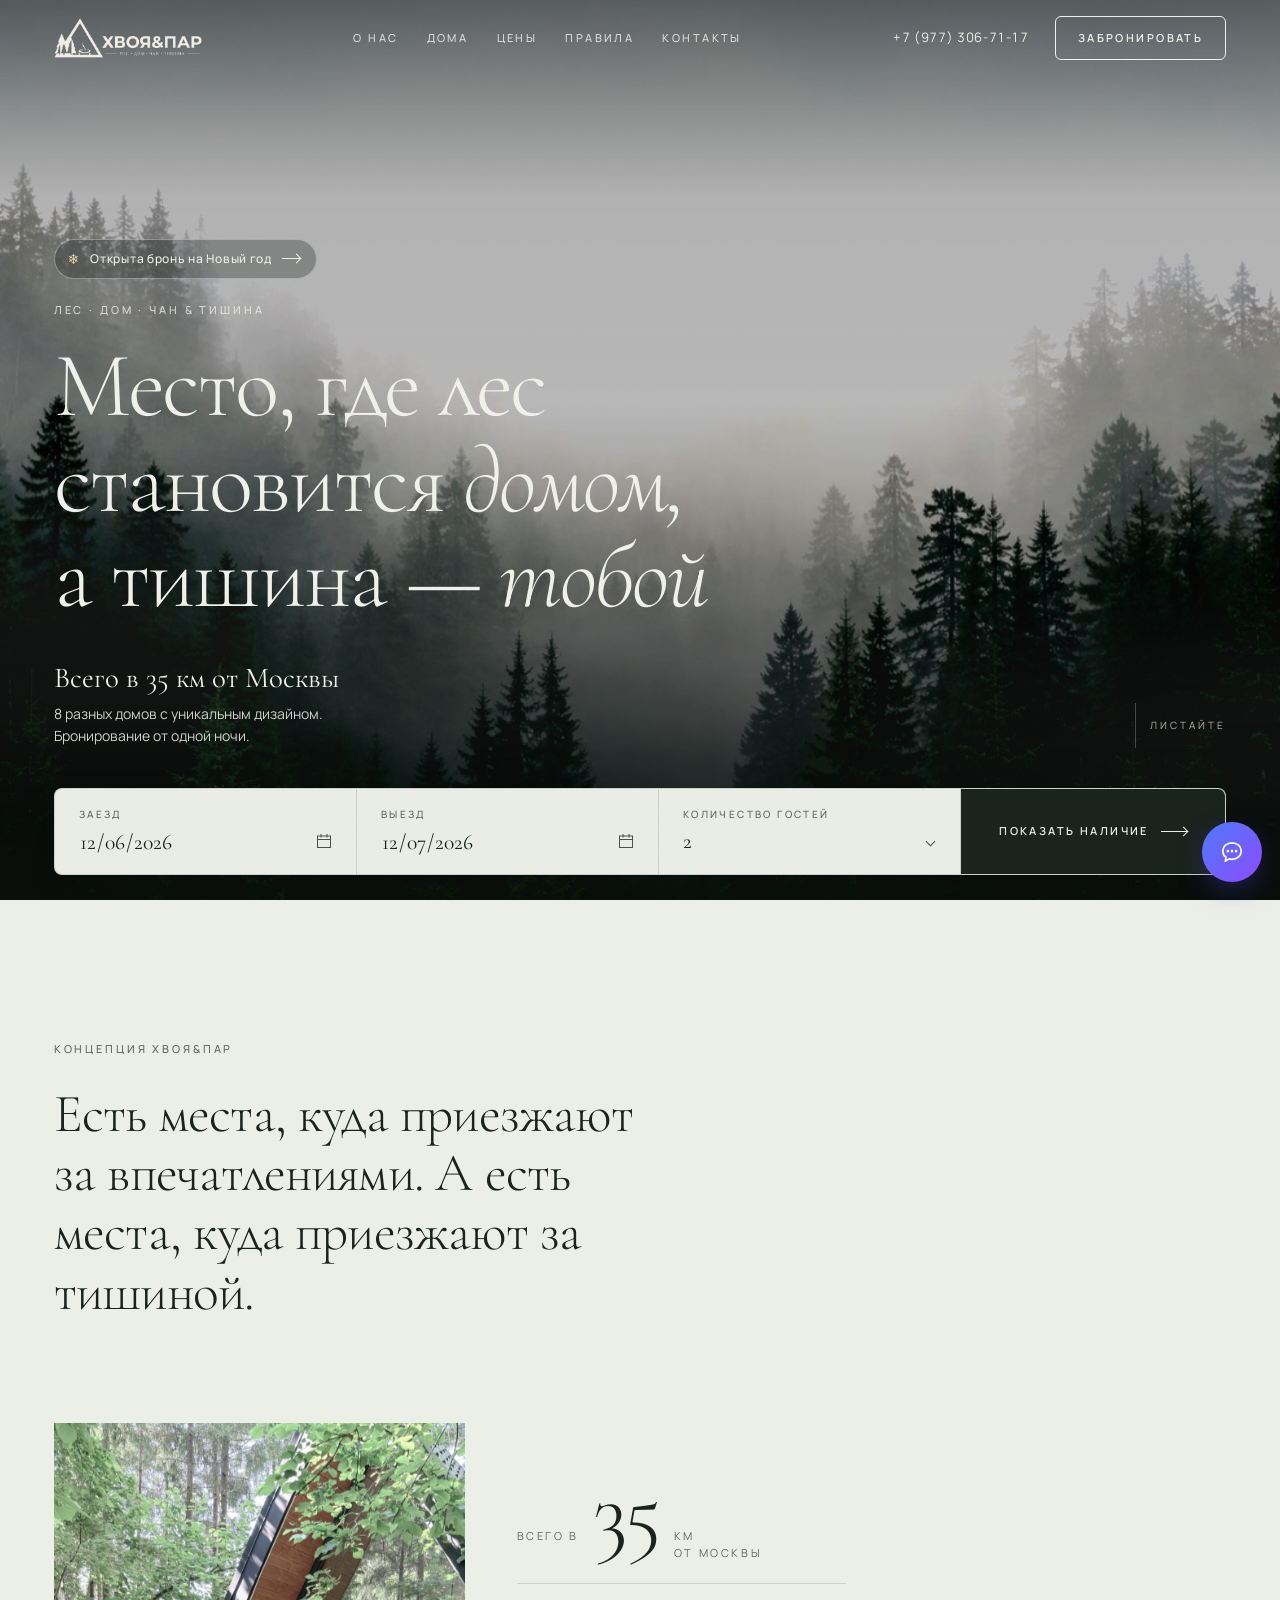
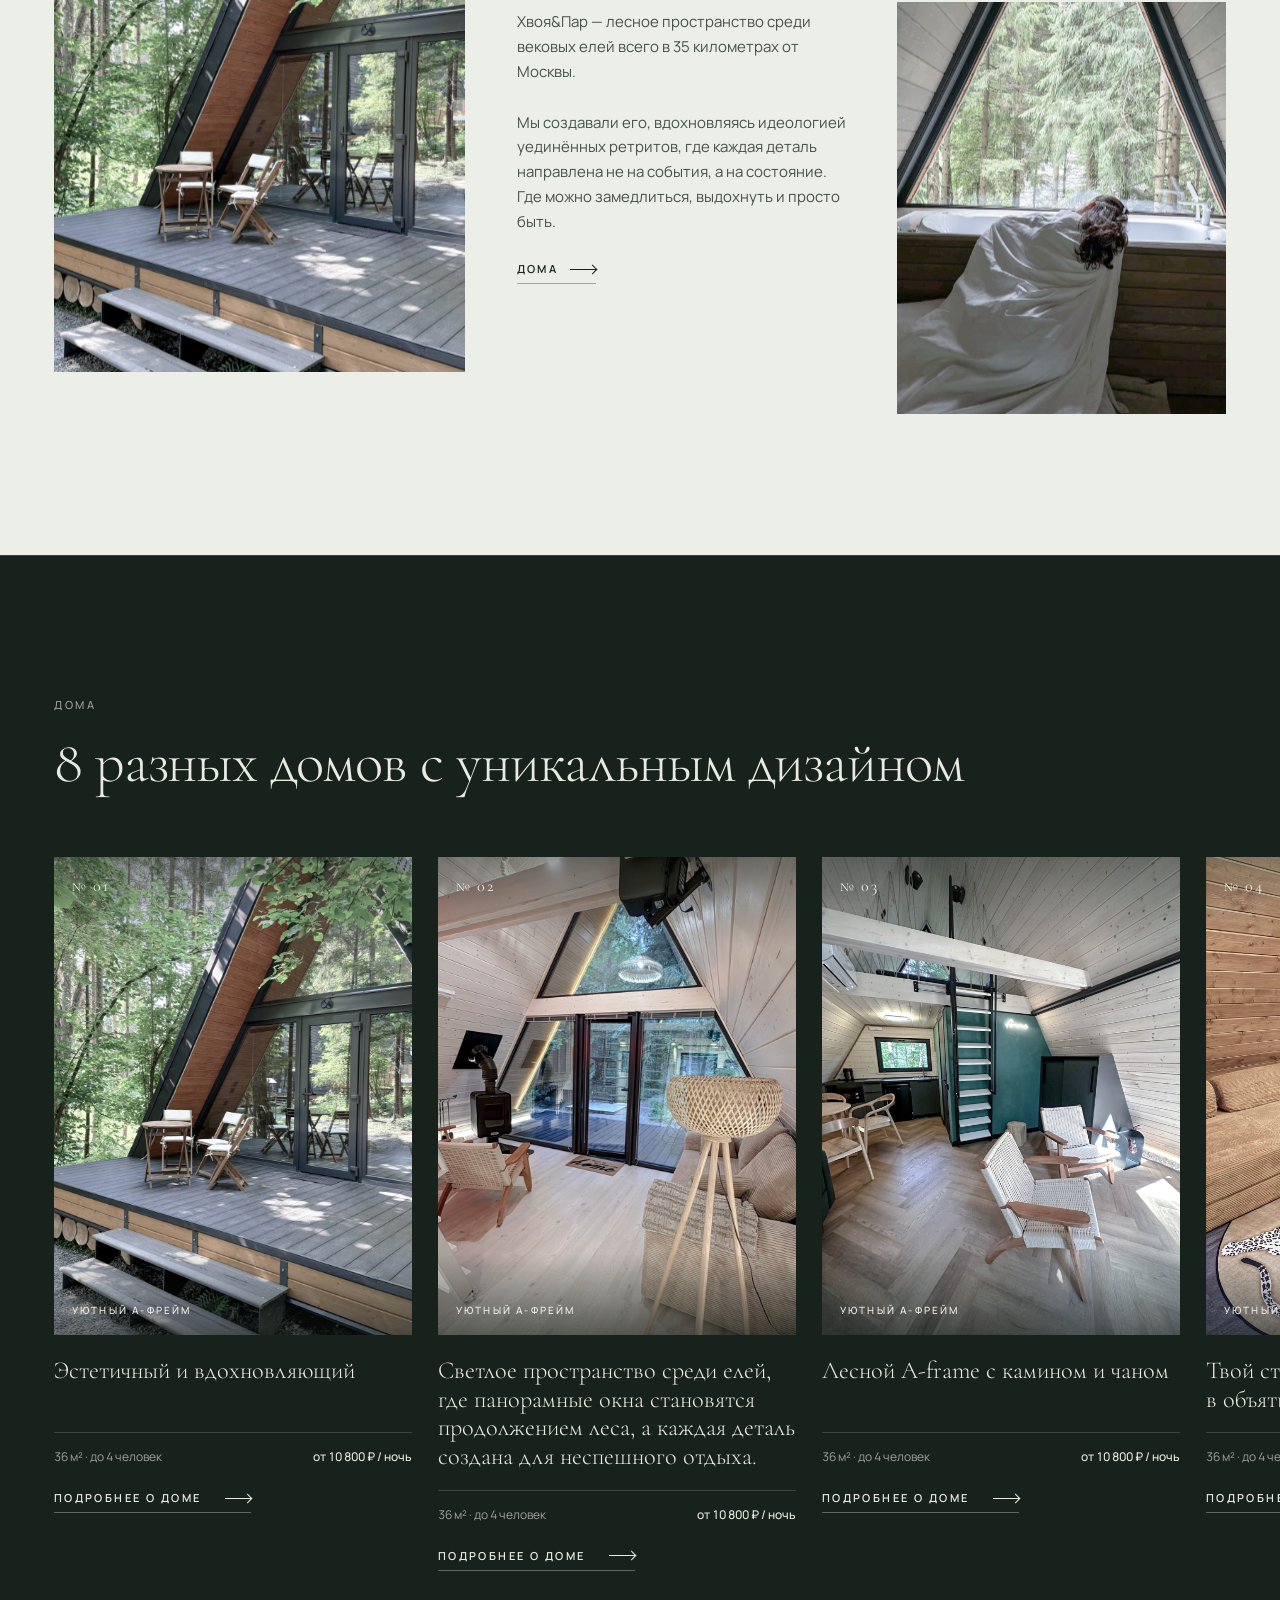
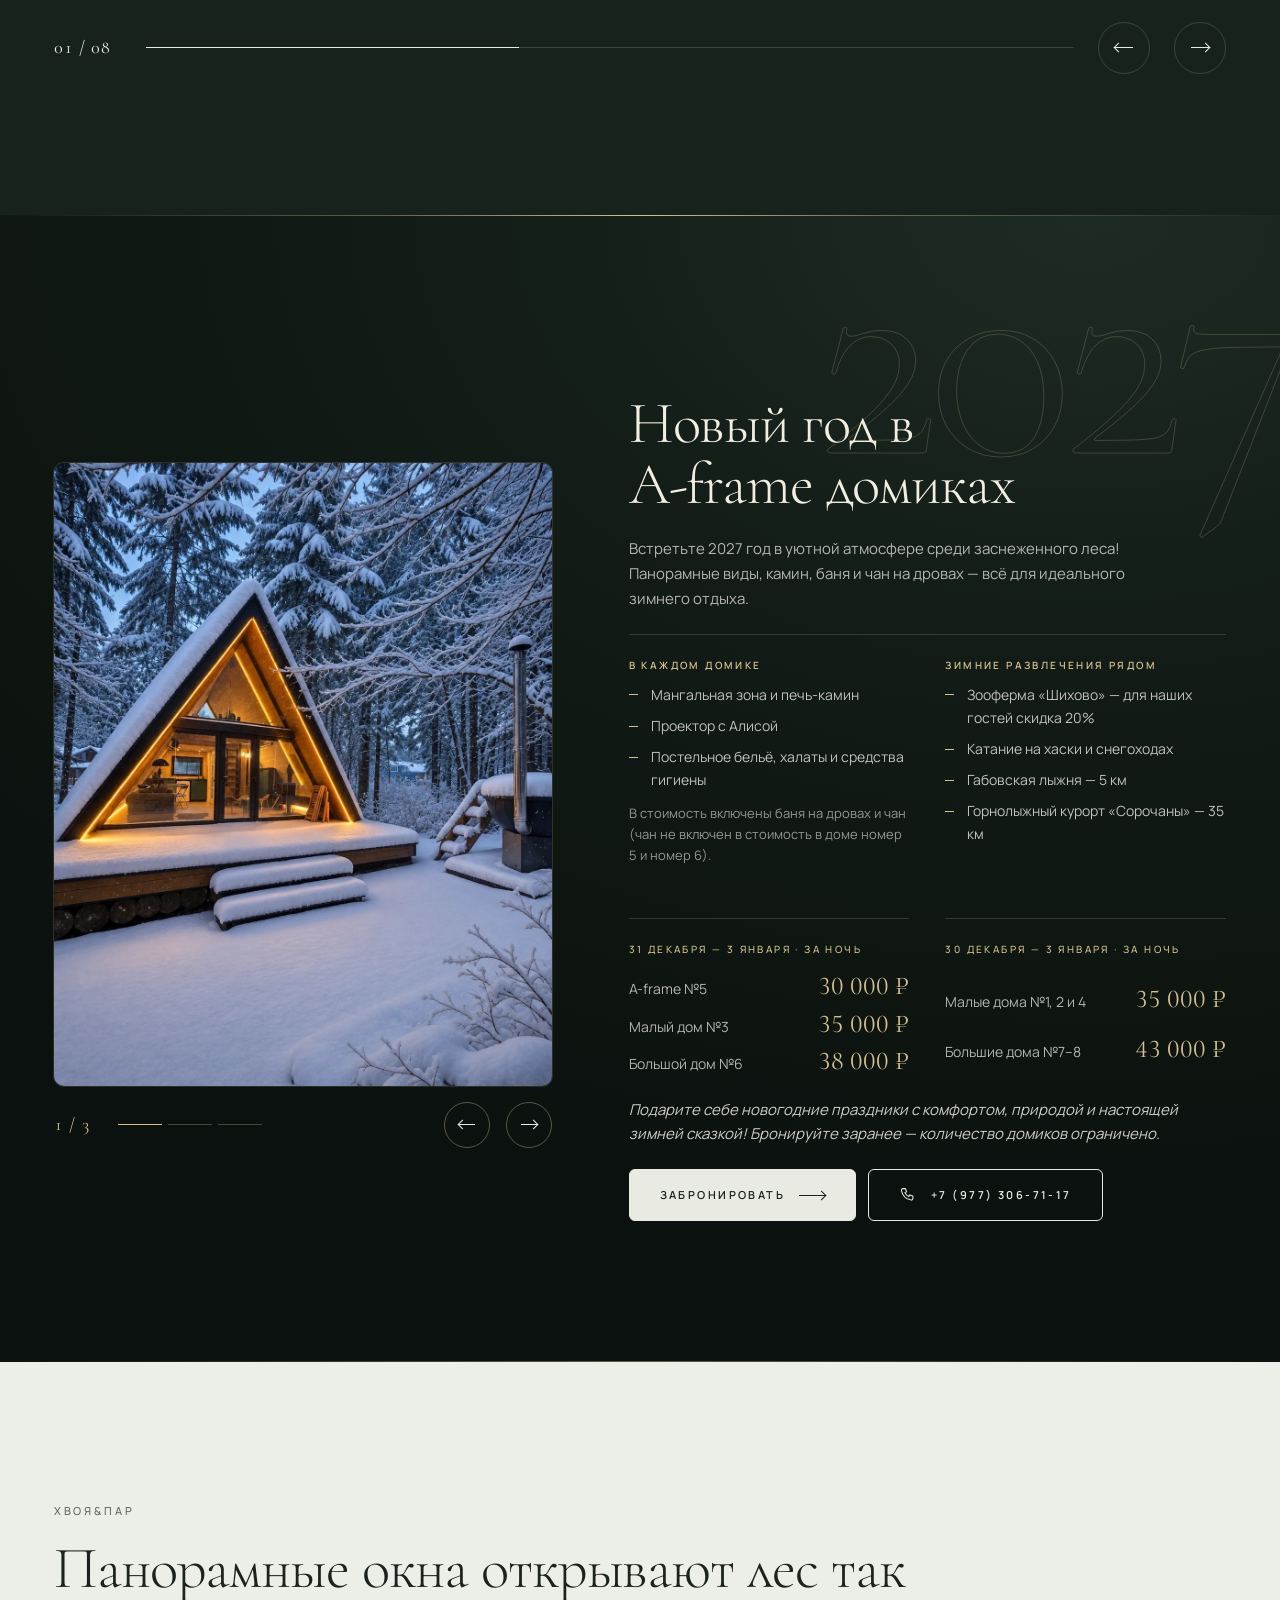
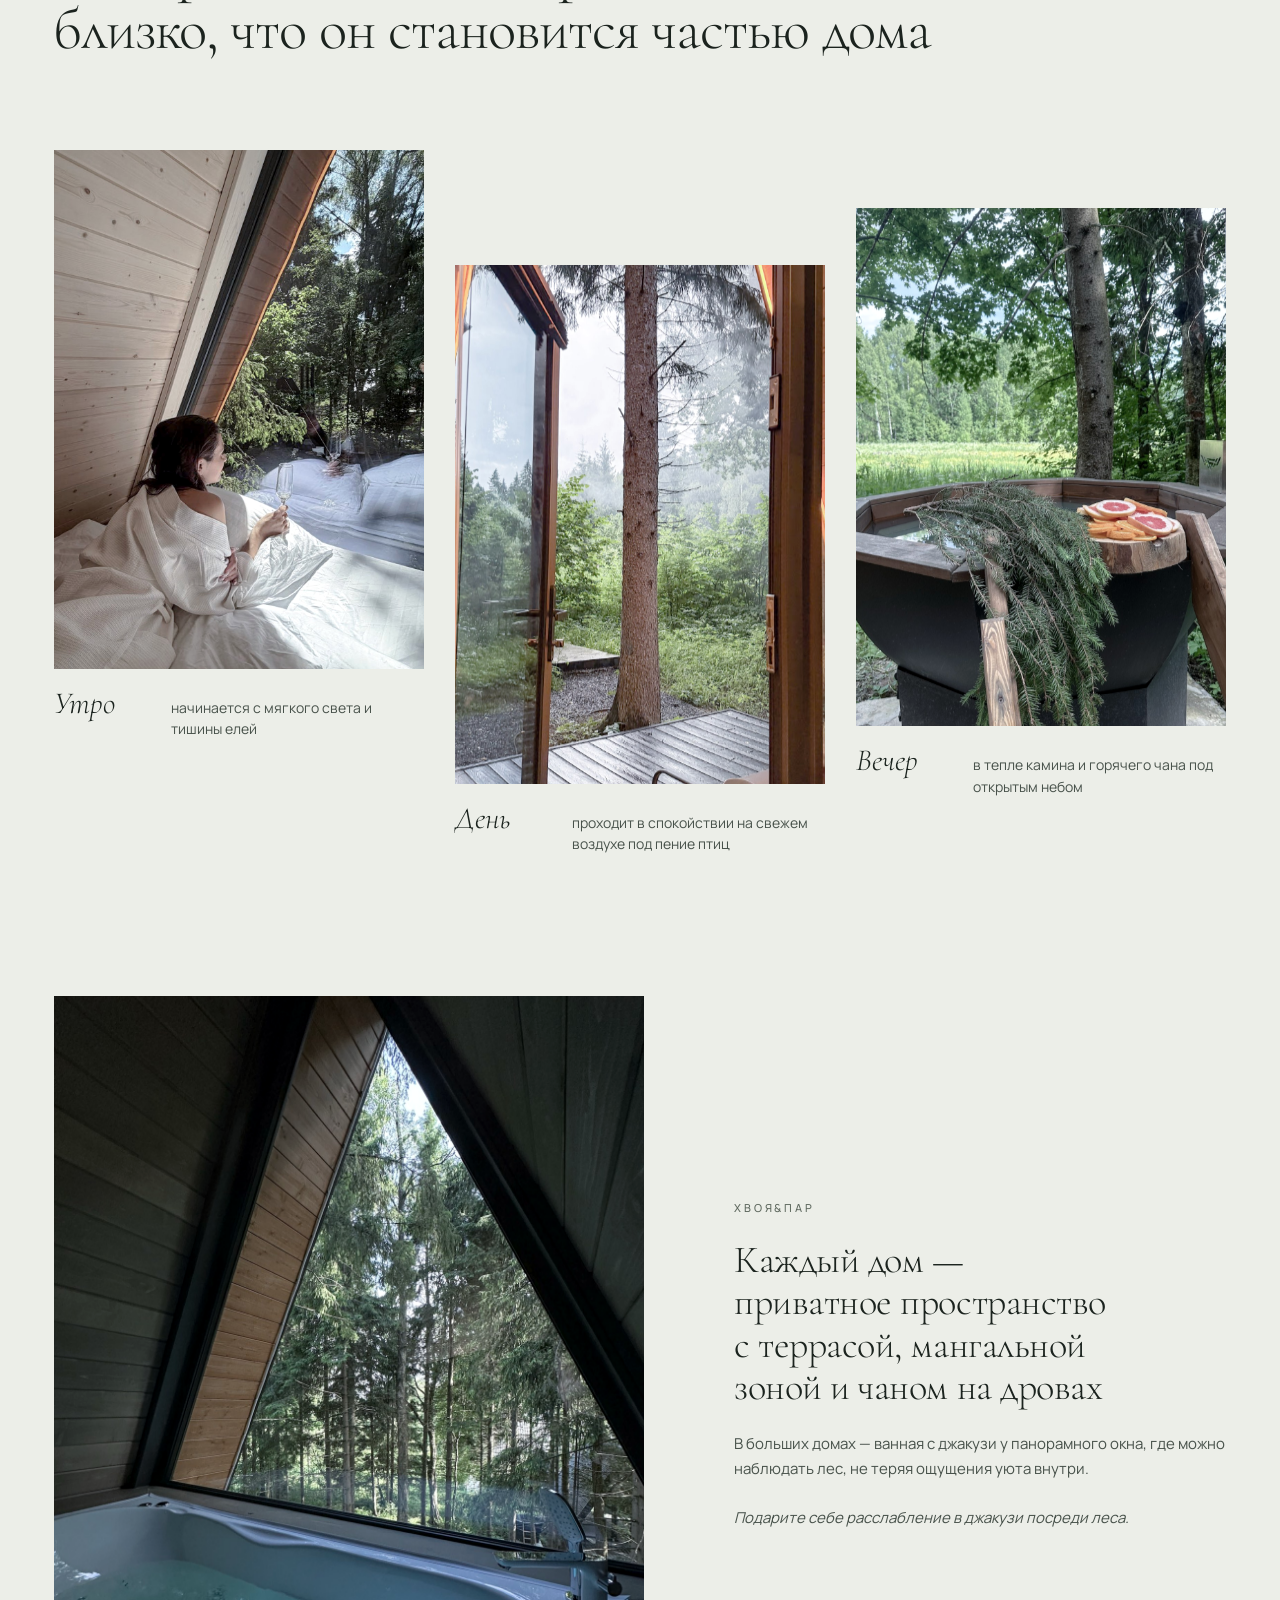
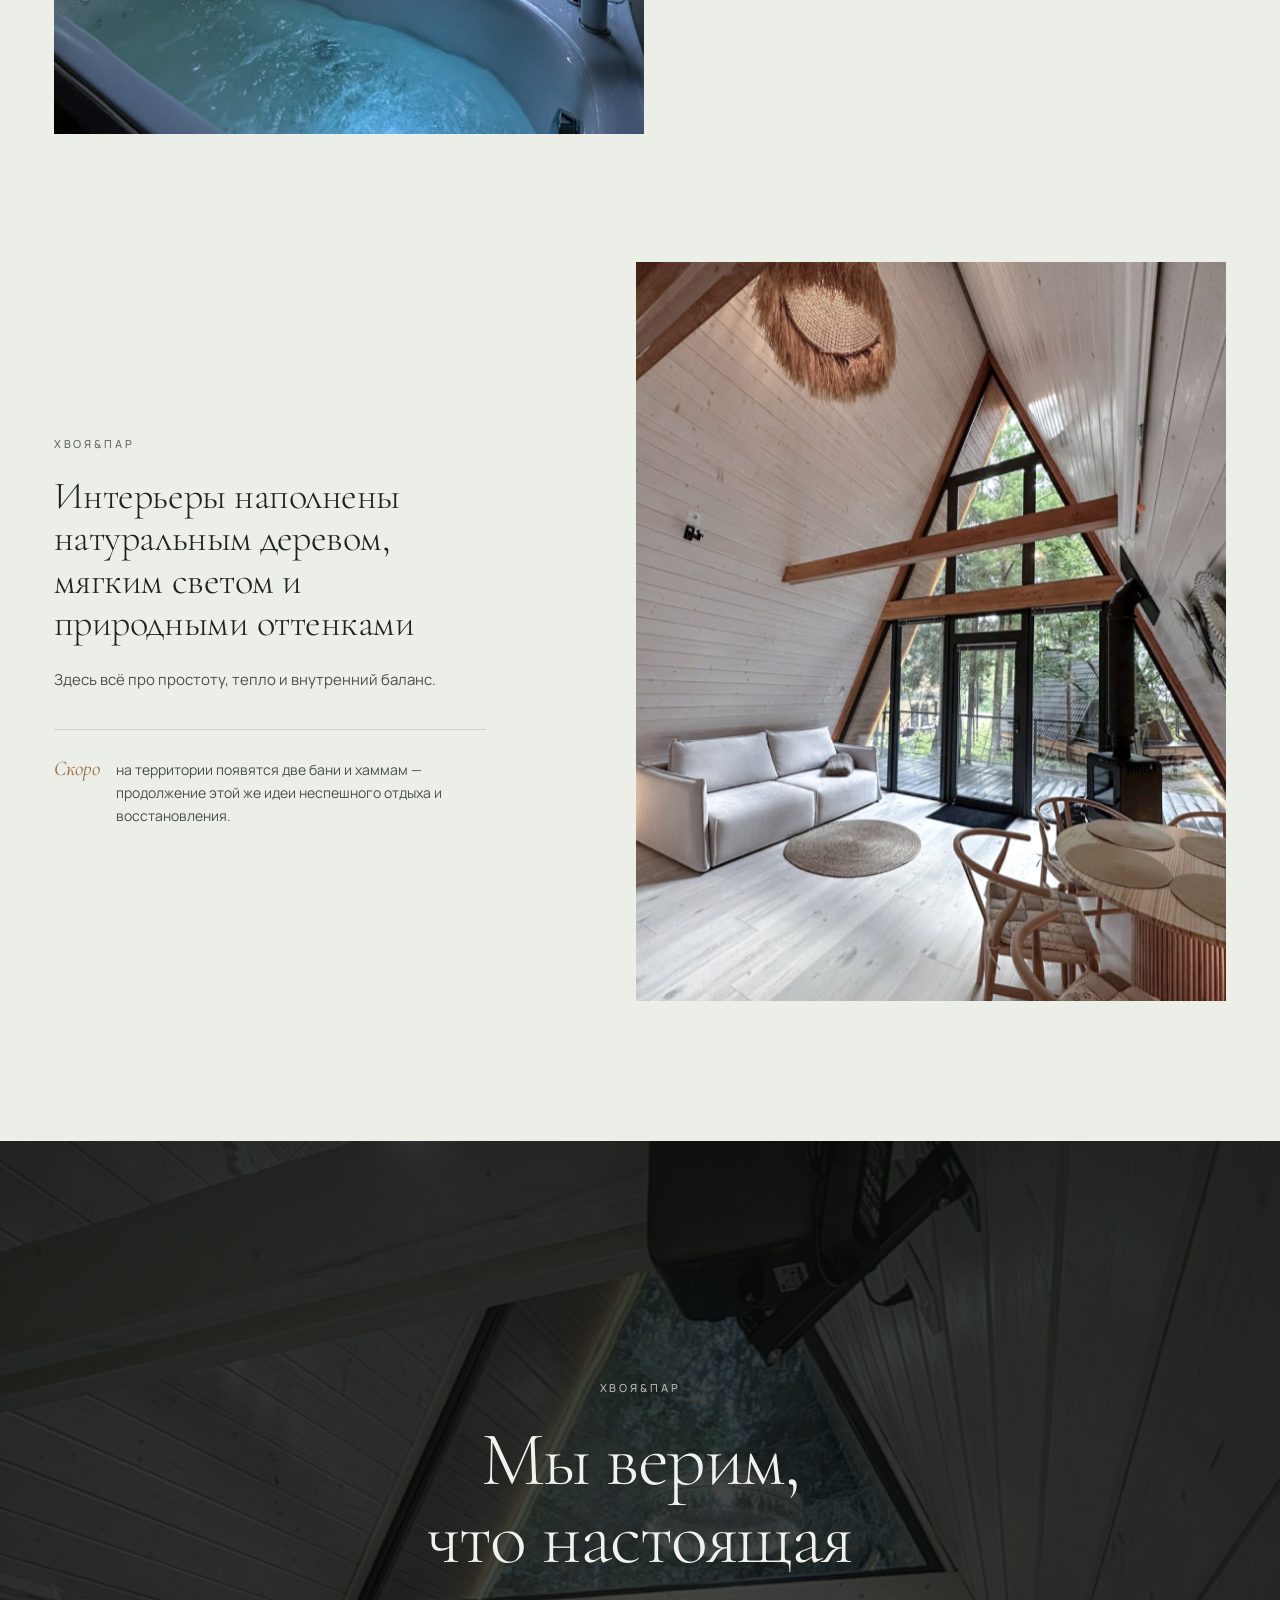
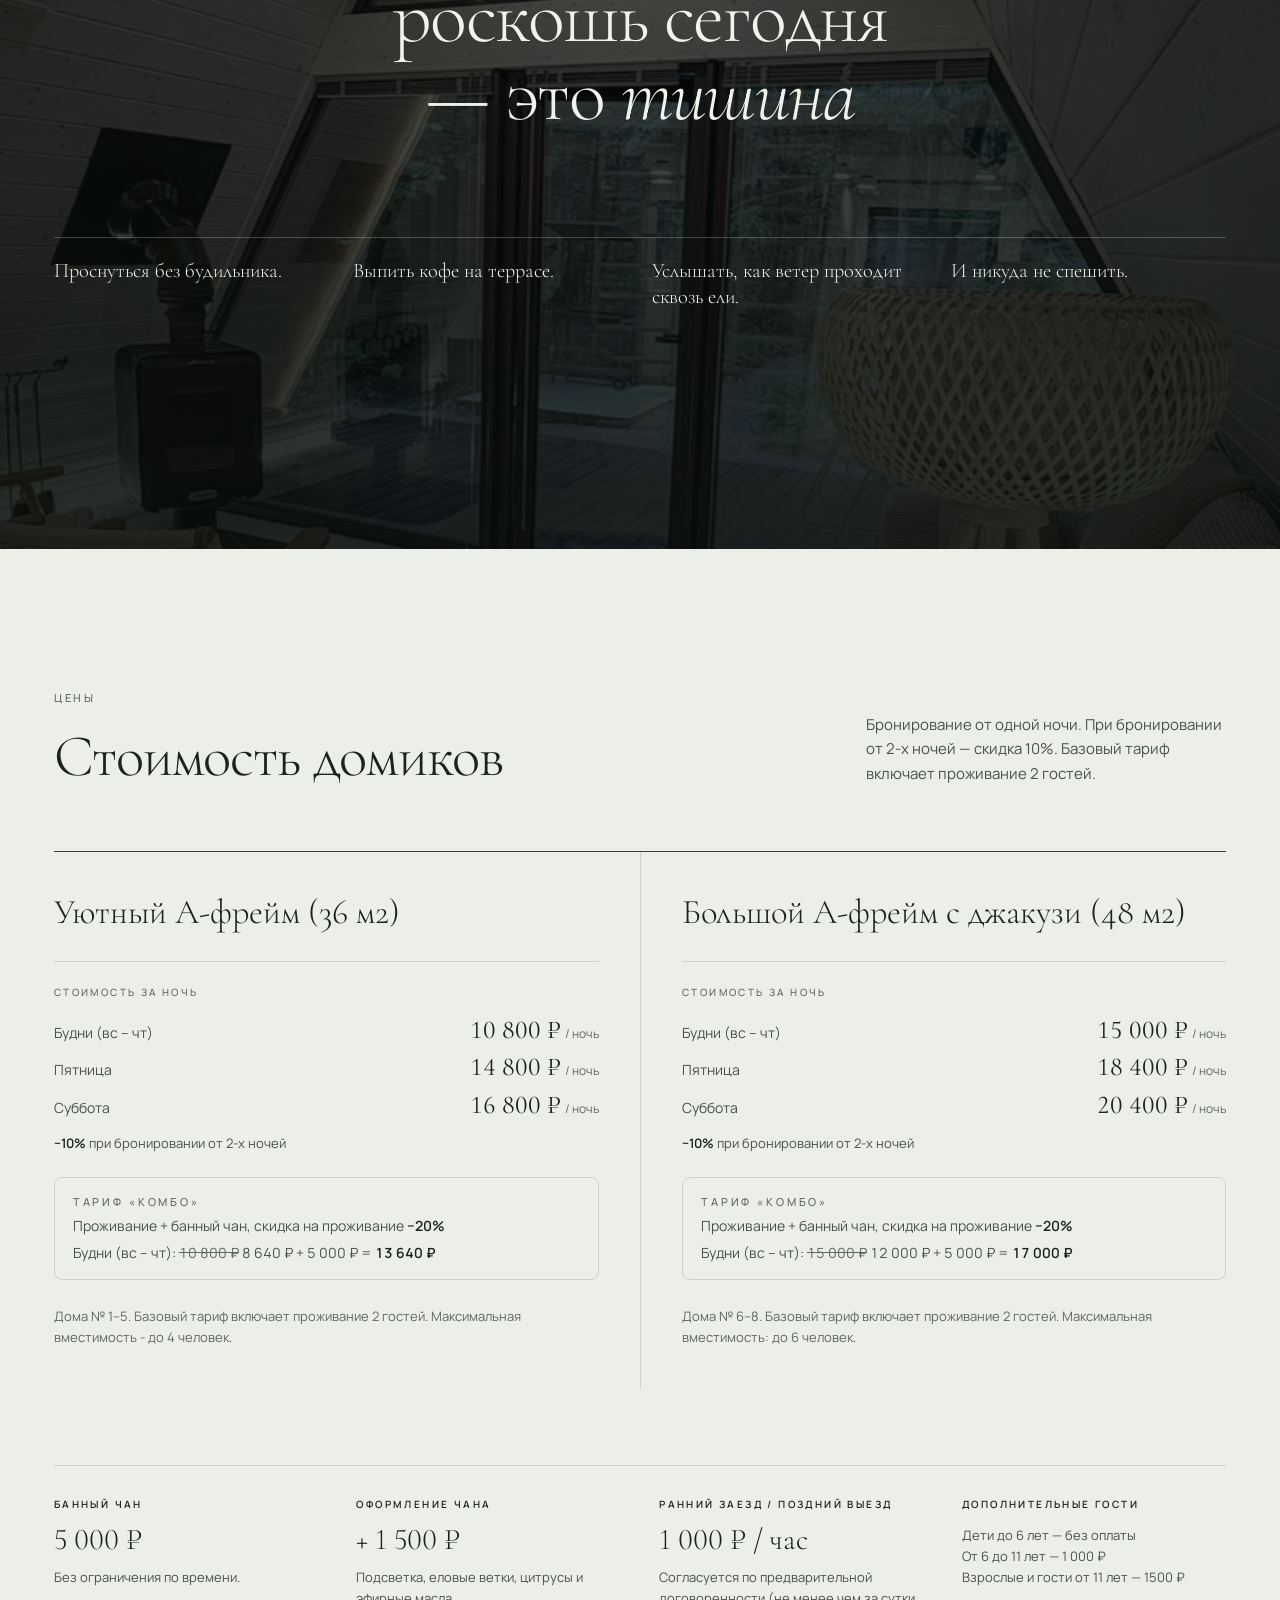
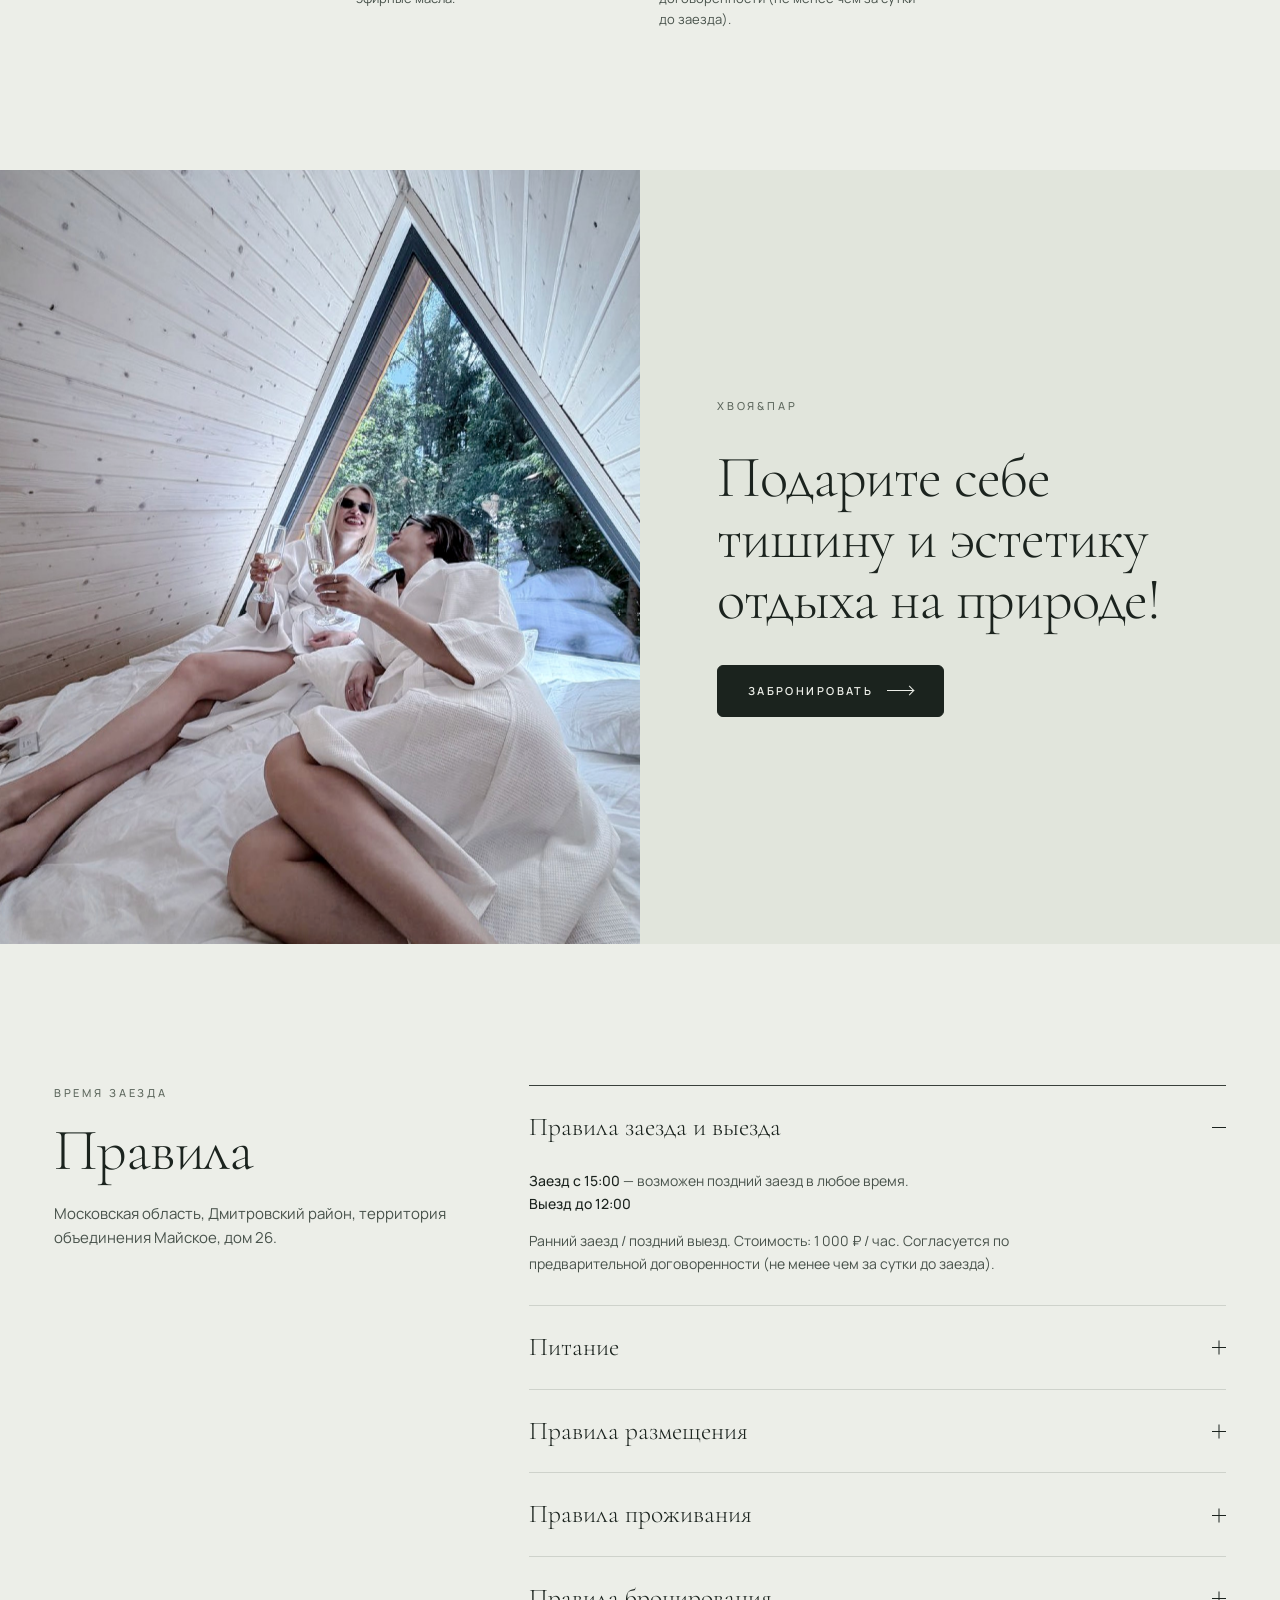
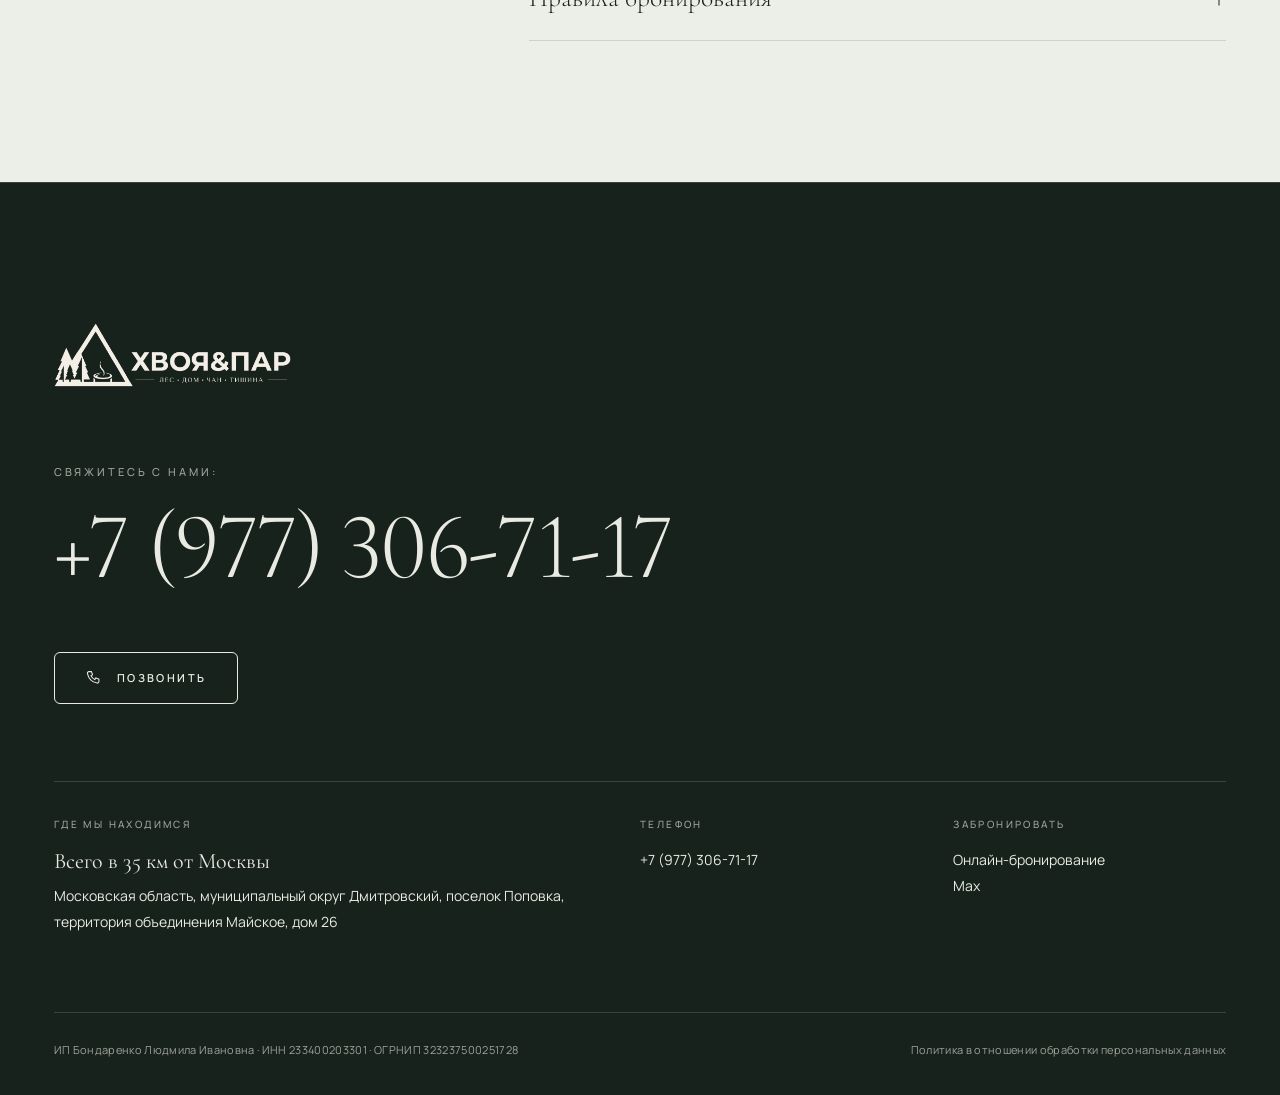
==== commit d9a83d13: "Плавающая кнопка «Написать в Max» Co-Authored-By: Claude Opus 5.5 <noreply@anthropic.com>" ====
--- a/index.html
+++ b/index.html
@@ -335,6 +335,7 @@
     </div>
   </div>
 </footer>
+<a class="fab-max" href="https://max.ru/u/f9LHodD0cOKzyIzFpYZwMJrCbCx1cPTKP4Q4oBoiJArV7XLaEeMWTJxkPpw" target="_blank" rel="noopener" aria-label="Написать нам в Max"><span class="fab-max__i" aria-hidden="true"><svg viewBox="0 0 24 24" width="26" height="26" fill="none" stroke="currentColor" stroke-width="1.6" stroke-linejoin="round" stroke-linecap="round"><path d="M12 3.5c-4.9 0-8.5 3.3-8.5 7.6 0 2.4 1.1 4.5 3 5.9l-.7 3.4 3.6-2c.8.2 1.7.3 2.6.3 4.9 0 8.5-3.3 8.5-7.6S16.9 3.5 12 3.5z"/><path d="M8.2 11.2h.01M12 11.2h.01M15.8 11.2h.01" stroke-width="2.4"/></svg></span><span class="fab-max__t">Написать в Max</span></a>
 <div class="dock" aria-hidden="false"><div class="dock__p">от<b>10 800 ₽ / ночь</b></div><div class="dock__btns"><a class="dock__call" href="tel:+79773067117" aria-label="Позвонить +7 (977) 306-71-17"><svg viewBox="0 0 24 24" width="18" height="18" fill="none" stroke="currentColor" stroke-width="1.4" aria-hidden="true"><path d="M5.2 3.5h3.3l1.6 4.1-2.1 1.3a11 11 0 0 0 5.1 5.1l1.3-2.1 4.1 1.6v3.3a2 2 0 0 1-2.2 2A16.6 16.6 0 0 1 3.2 5.7a2 2 0 0 1 2-2.2z"/></svg></a><a class="btn btn--cta" href="booking">Забронировать</a></div></div>
 <script src="app.js"></script>
 </body>
--- a/style.css
+++ b/style.css
@@ -635,3 +635,21 @@
 .doc__tbl dt{color:var(--mute);font-size:11px;letter-spacing:.16em;text-transform:uppercase;padding-top:15px}
 .doc__tbl dd{color:var(--fg-2)}
 @media (max-width:600px){.doc__tbl{grid-template-columns:1fr}.doc__tbl dt{border-bottom:0;padding-bottom:2px}}
+
+/* =========================== КНОПКА MAX =========================== */
+.fab-max{--mx1:#4F7BFF;--mx2:#8E4BFF;position:fixed;right:max(18px,env(safe-area-inset-right));bottom:calc(18px + env(safe-area-inset-bottom,0px));z-index:45;display:flex;align-items:center;gap:0;height:60px;padding:0;border-radius:999px;color:#fff;background:linear-gradient(135deg,var(--mx1),var(--mx2));box-shadow:0 10px 30px -8px rgba(80,70,220,.55),0 2px 6px rgba(0,0,0,.18);transition:bottom .45s cubic-bezier(.2,.7,.2,1),transform .3s,box-shadow .3s;-webkit-tap-highlight-color:transparent}
+.fab-max__i{position:relative;display:grid;place-items:center;width:60px;height:60px;flex:0 0 60px;border-radius:50%}
+.fab-max__i::before,.fab-max__i::after{content:"";position:absolute;inset:0;border-radius:50%;border:2px solid var(--mx1);opacity:0;animation:fabPulse 2.8s cubic-bezier(.2,.6,.3,1) infinite;pointer-events:none}
+.fab-max__i::after{animation-delay:1.4s;border-color:var(--mx2)}
+.fab-max__i svg{animation:fabNudge 5.6s ease-in-out infinite}
+.fab-max__t{max-width:0;overflow:hidden;white-space:nowrap;font-size:12px;font-weight:600;letter-spacing:.14em;text-transform:uppercase;opacity:0;transition:max-width .45s cubic-bezier(.2,.7,.2,1),opacity .3s,padding .45s}
+.fab-max:hover{transform:translateY(-2px);box-shadow:0 14px 36px -8px rgba(80,70,220,.7),0 2px 6px rgba(0,0,0,.18)}
+.fab-max:focus-visible{outline:2px solid var(--mx1);outline-offset:4px}
+@media (hover:hover) and (min-width:861px){.fab-max:hover .fab-max__t,.fab-max:focus-visible .fab-max__t{max-width:220px;opacity:1;padding-right:24px}}
+@keyframes fabPulse{0%{transform:scale(1);opacity:.75}100%{transform:scale(1.75);opacity:0}}
+@keyframes fabNudge{0%,84%,100%{transform:rotate(0)}87%{transform:rotate(-12deg)}90%{transform:rotate(10deg)}93%{transform:rotate(-6deg)}96%{transform:rotate(3deg)}}
+@media (max-width:860px){.fab-max{height:54px;right:max(14px,env(safe-area-inset-right))}.fab-max__i{width:54px;height:54px;flex-basis:54px}
+  .dock-on .fab-max{bottom:calc(86px + env(safe-area-inset-bottom,0px))}}
+@media (prefers-reduced-motion:reduce){.fab-max__i::before,.fab-max__i::after,.fab-max__i svg{animation:none}}
+.menu-open .fab-max{opacity:0;pointer-events:none}
+@media print{.fab-max{display:none}}
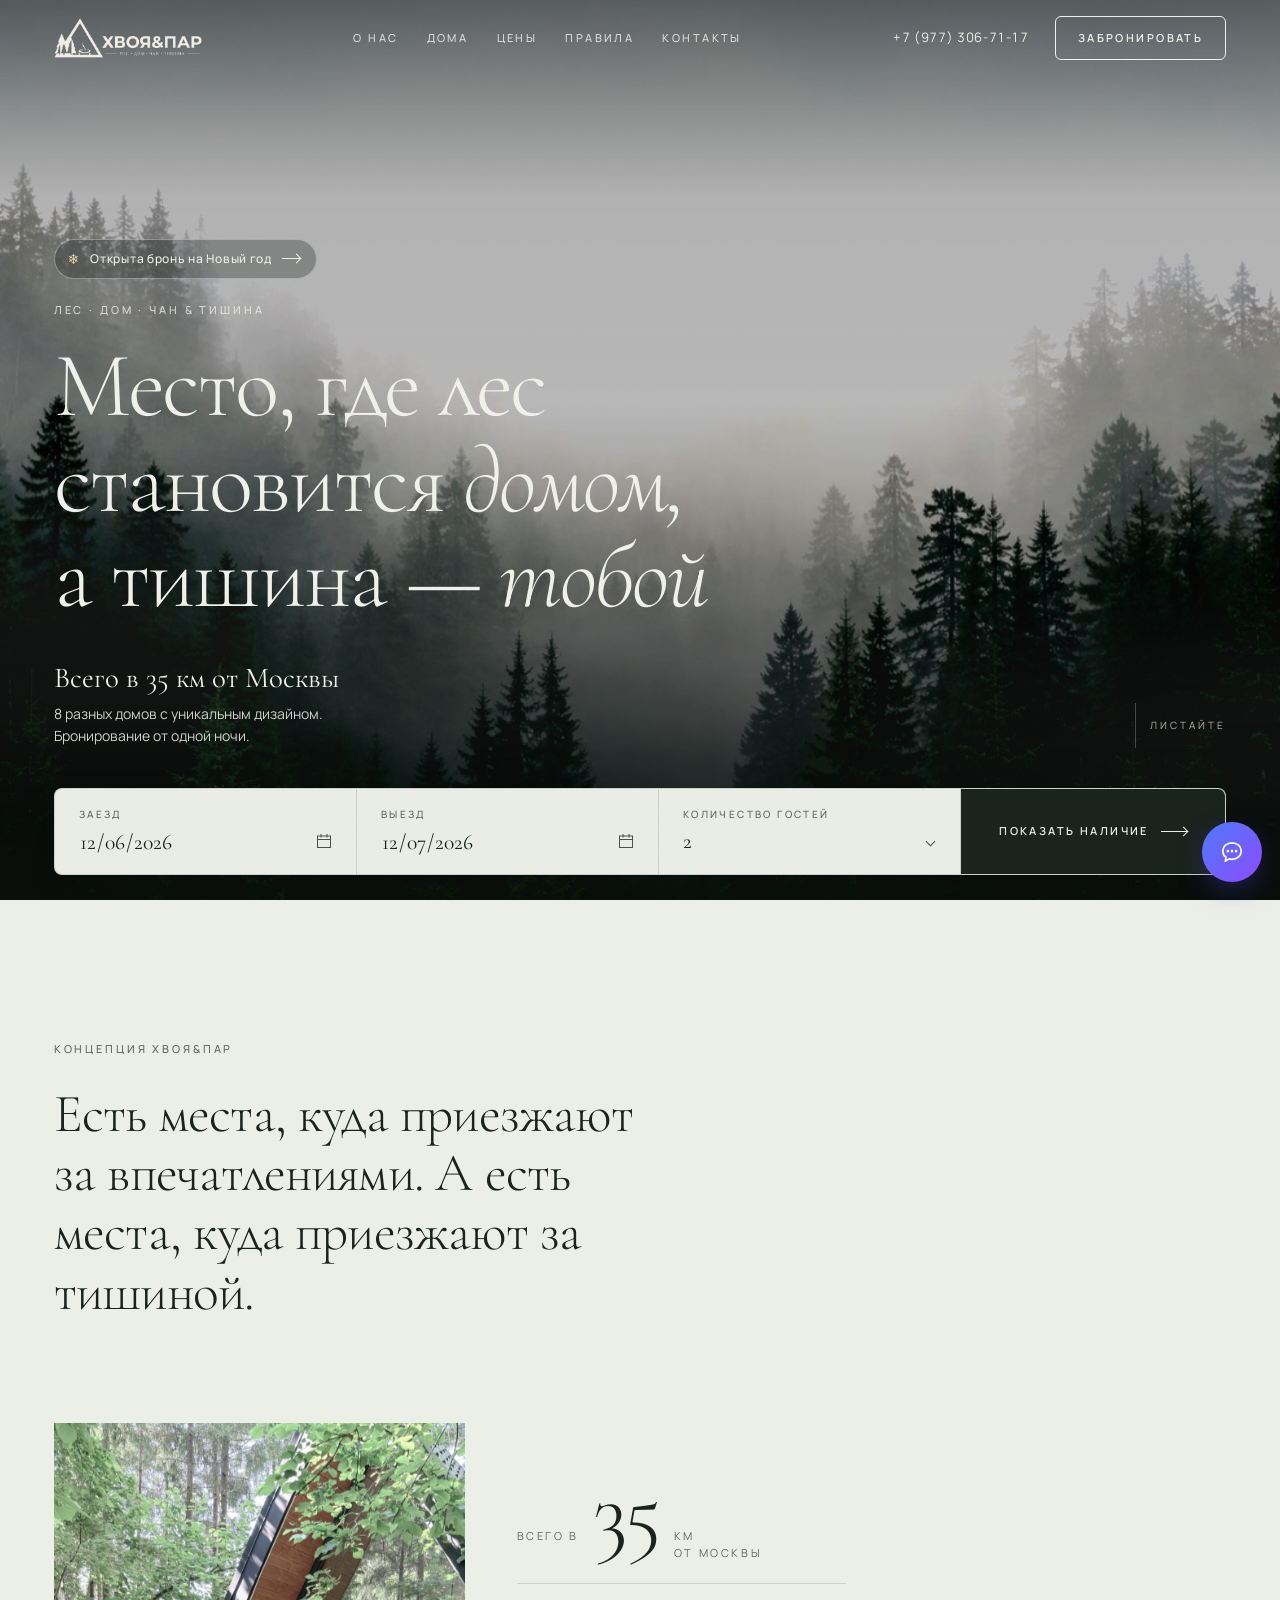
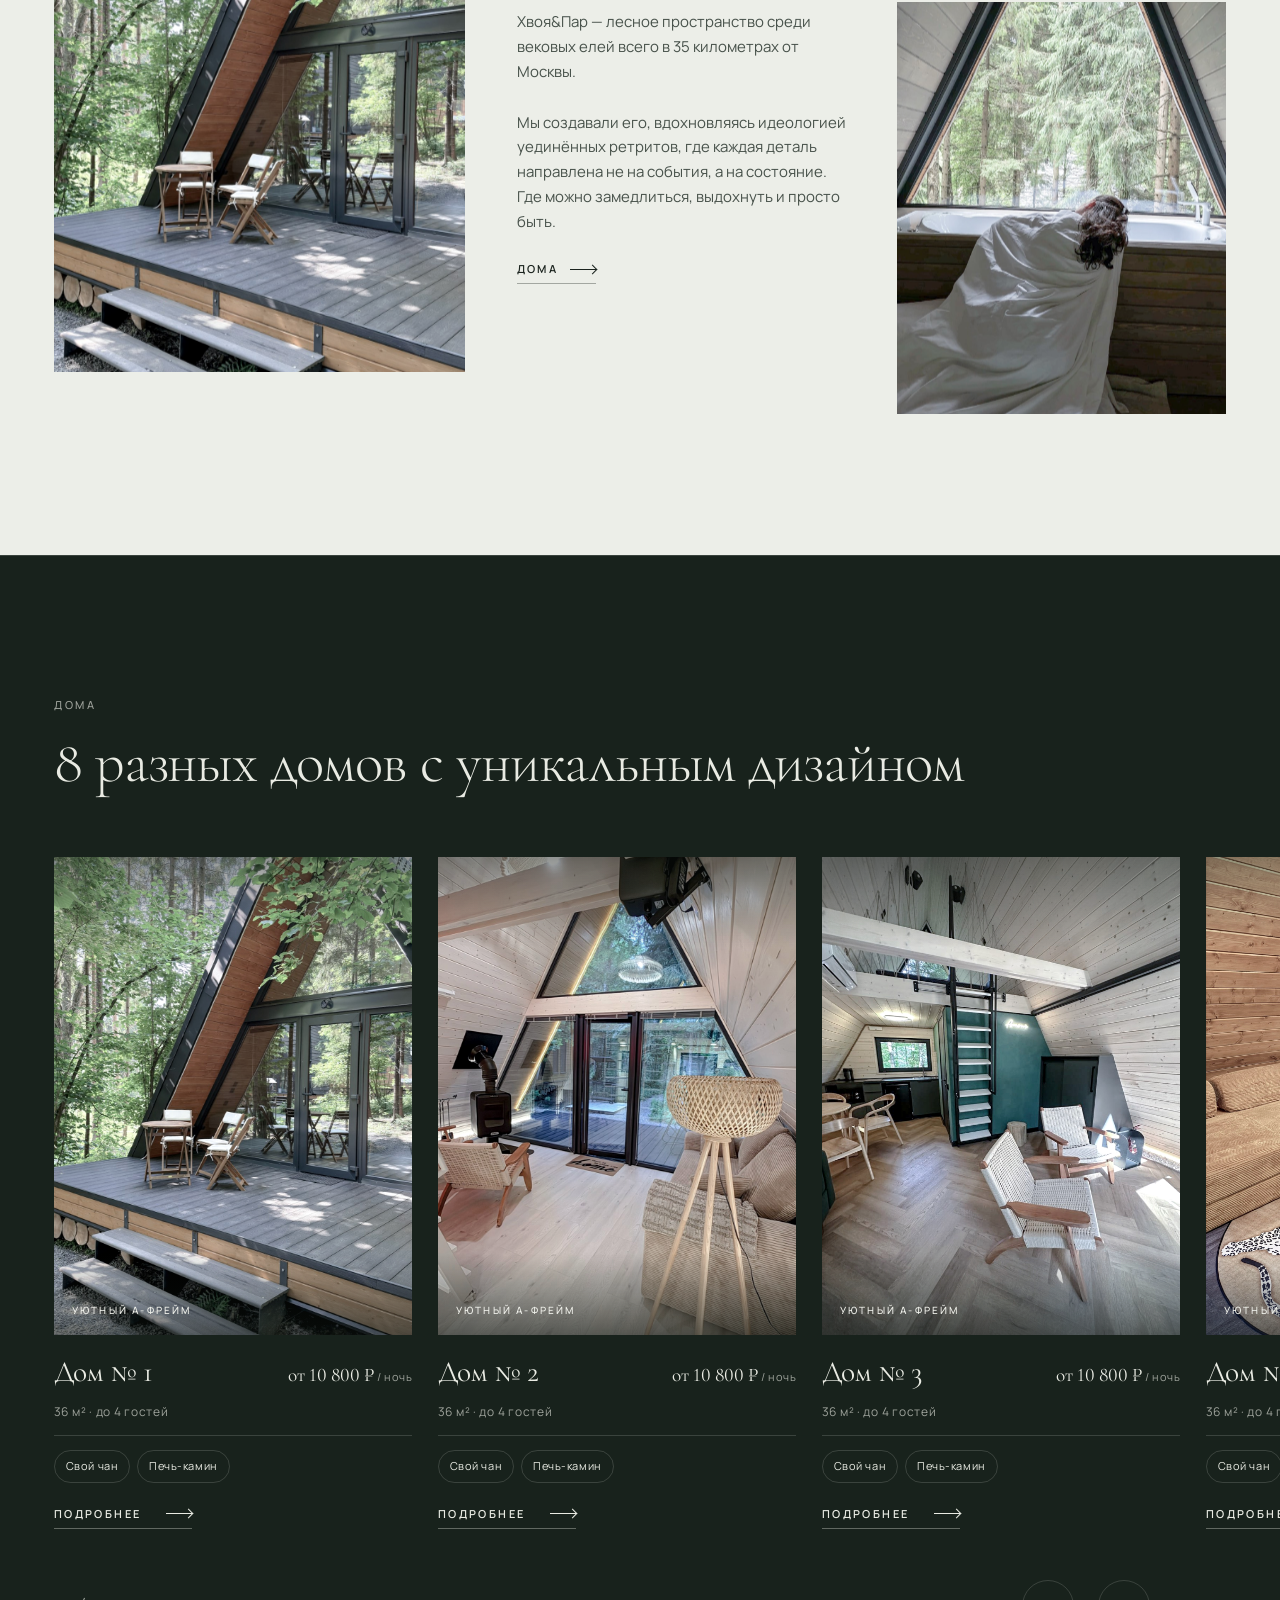
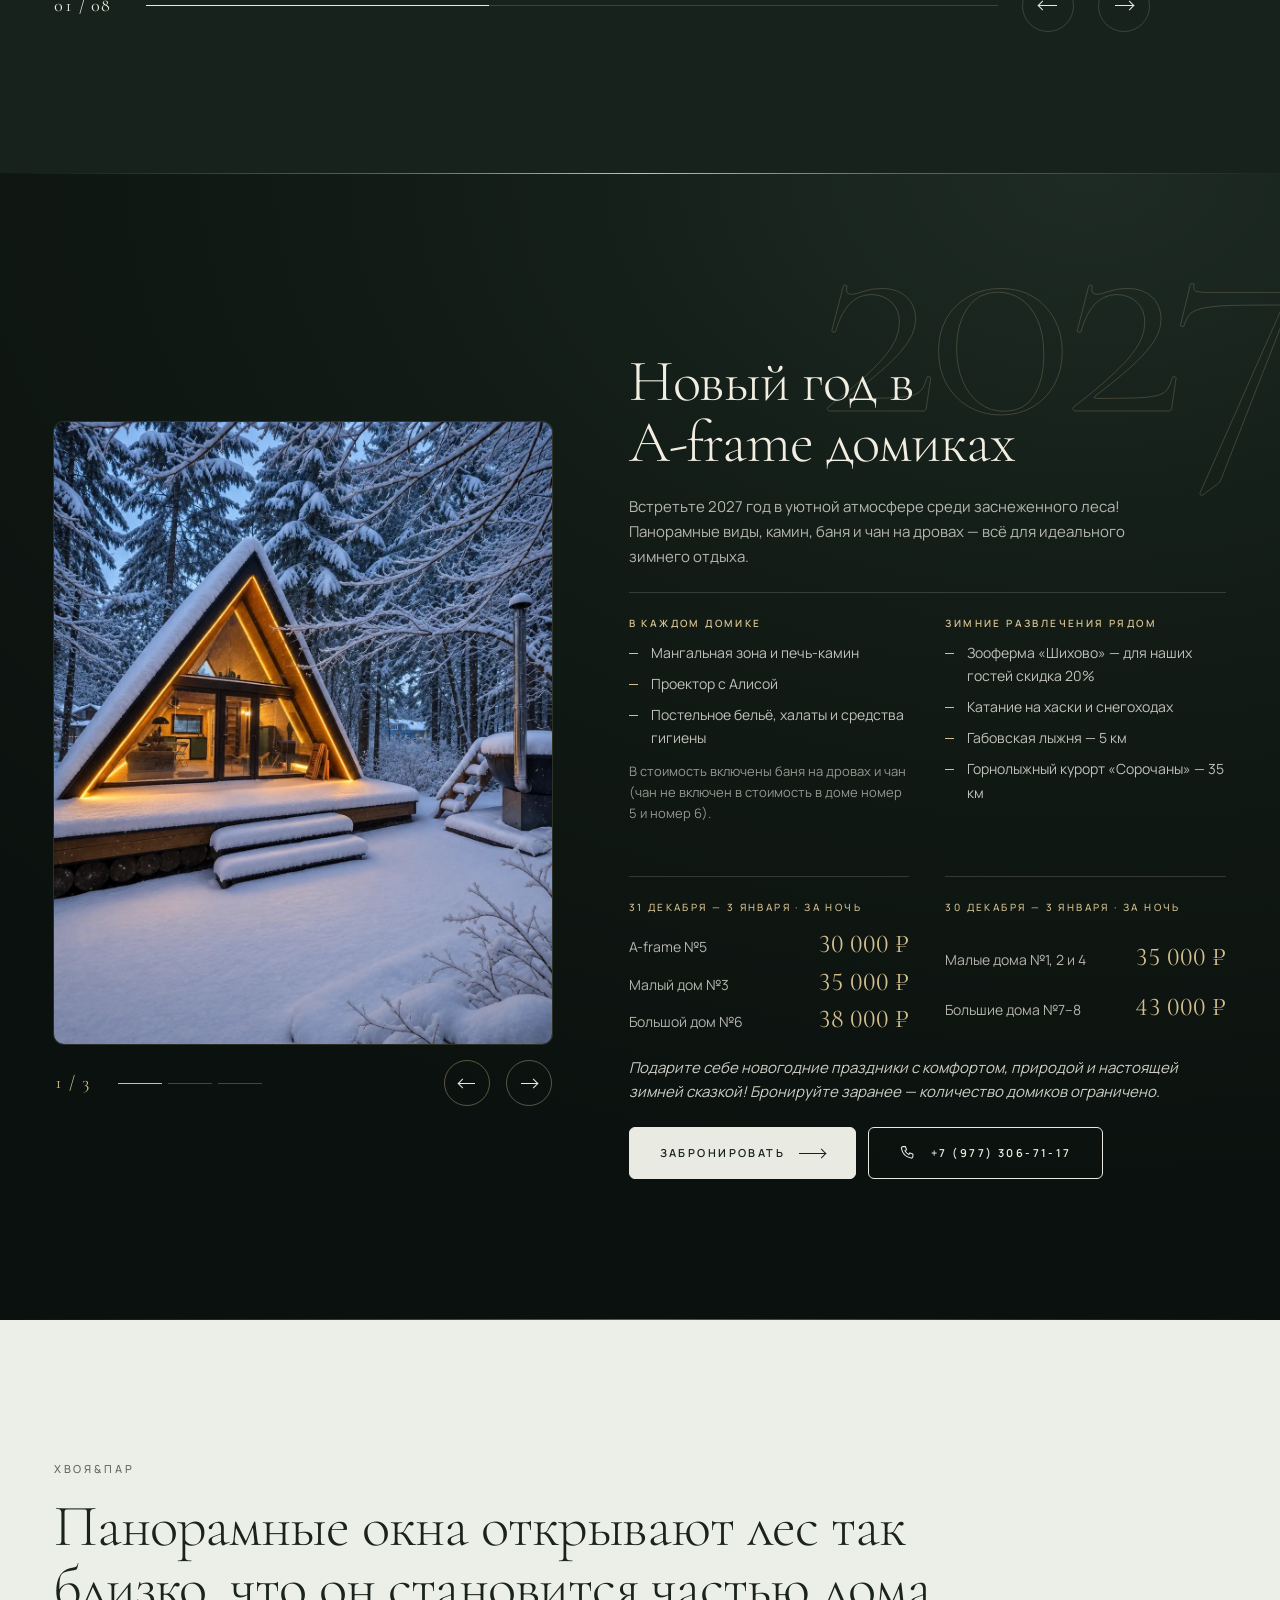
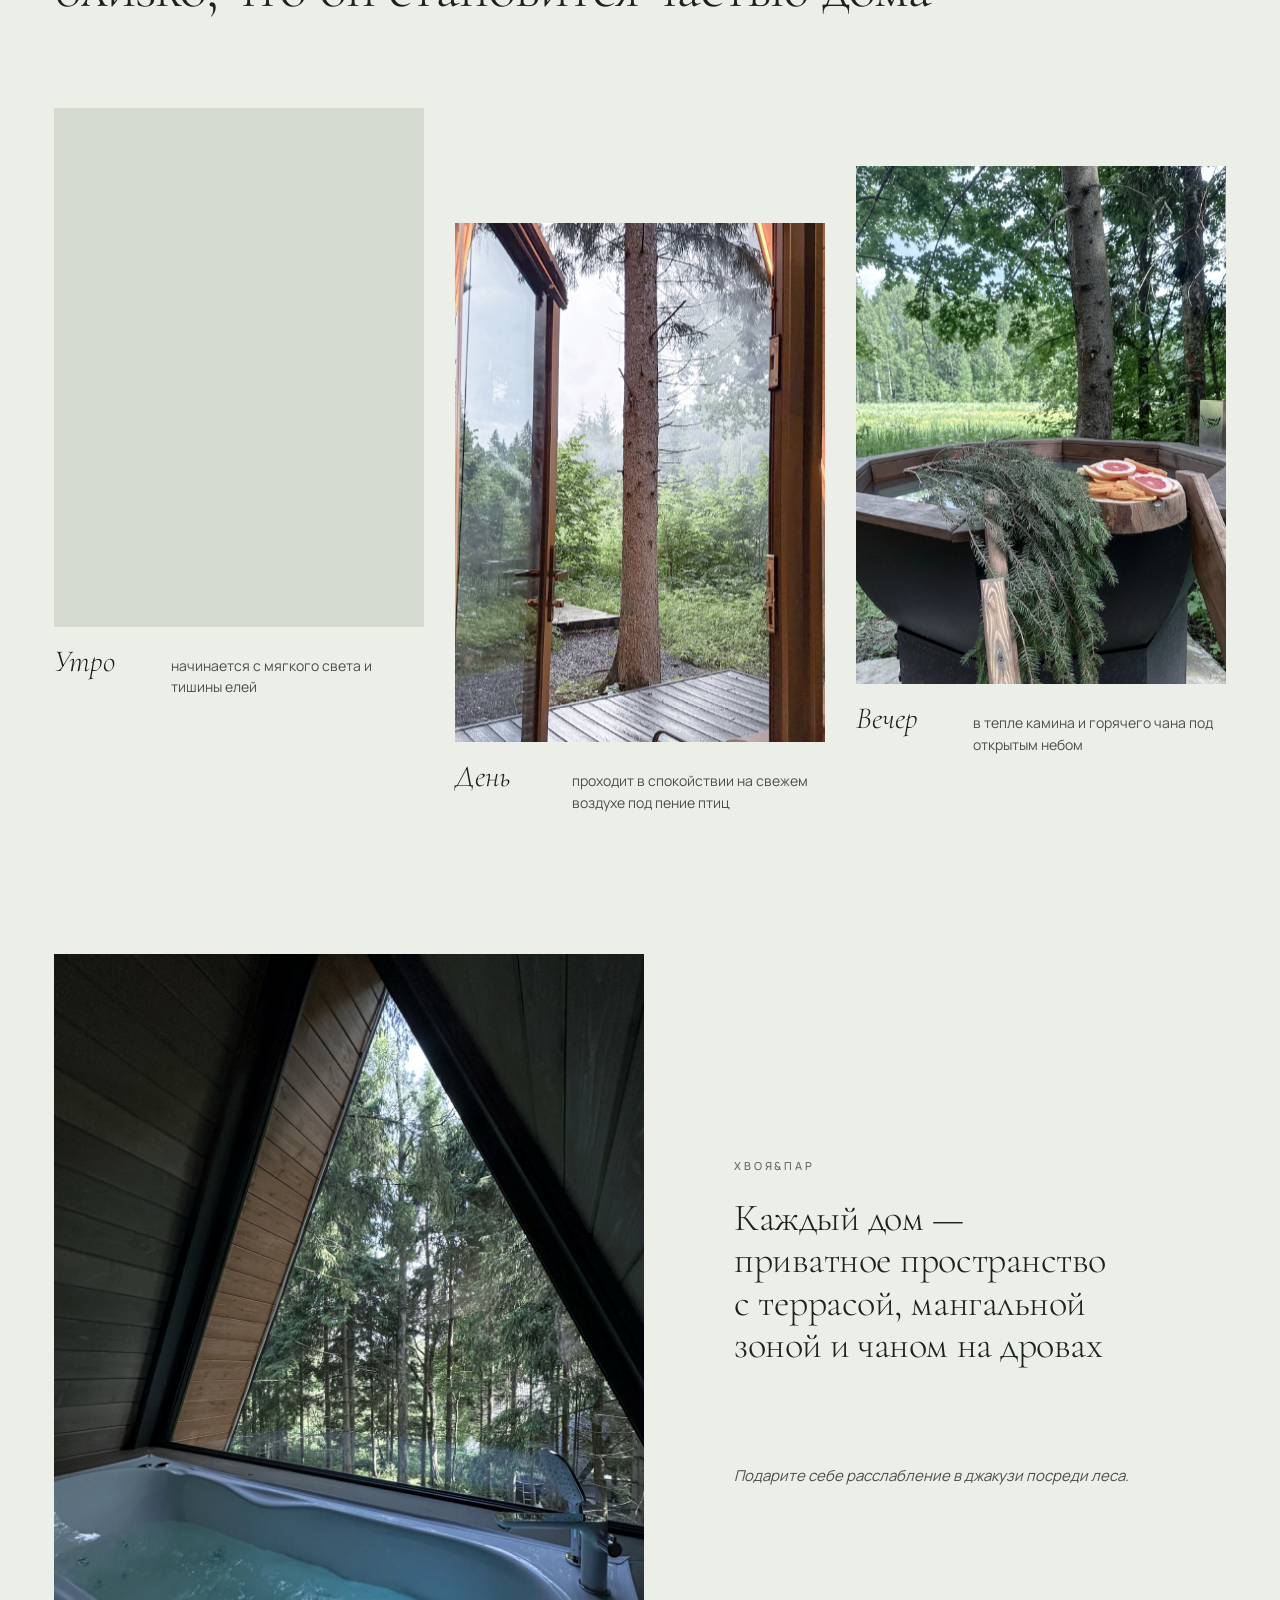
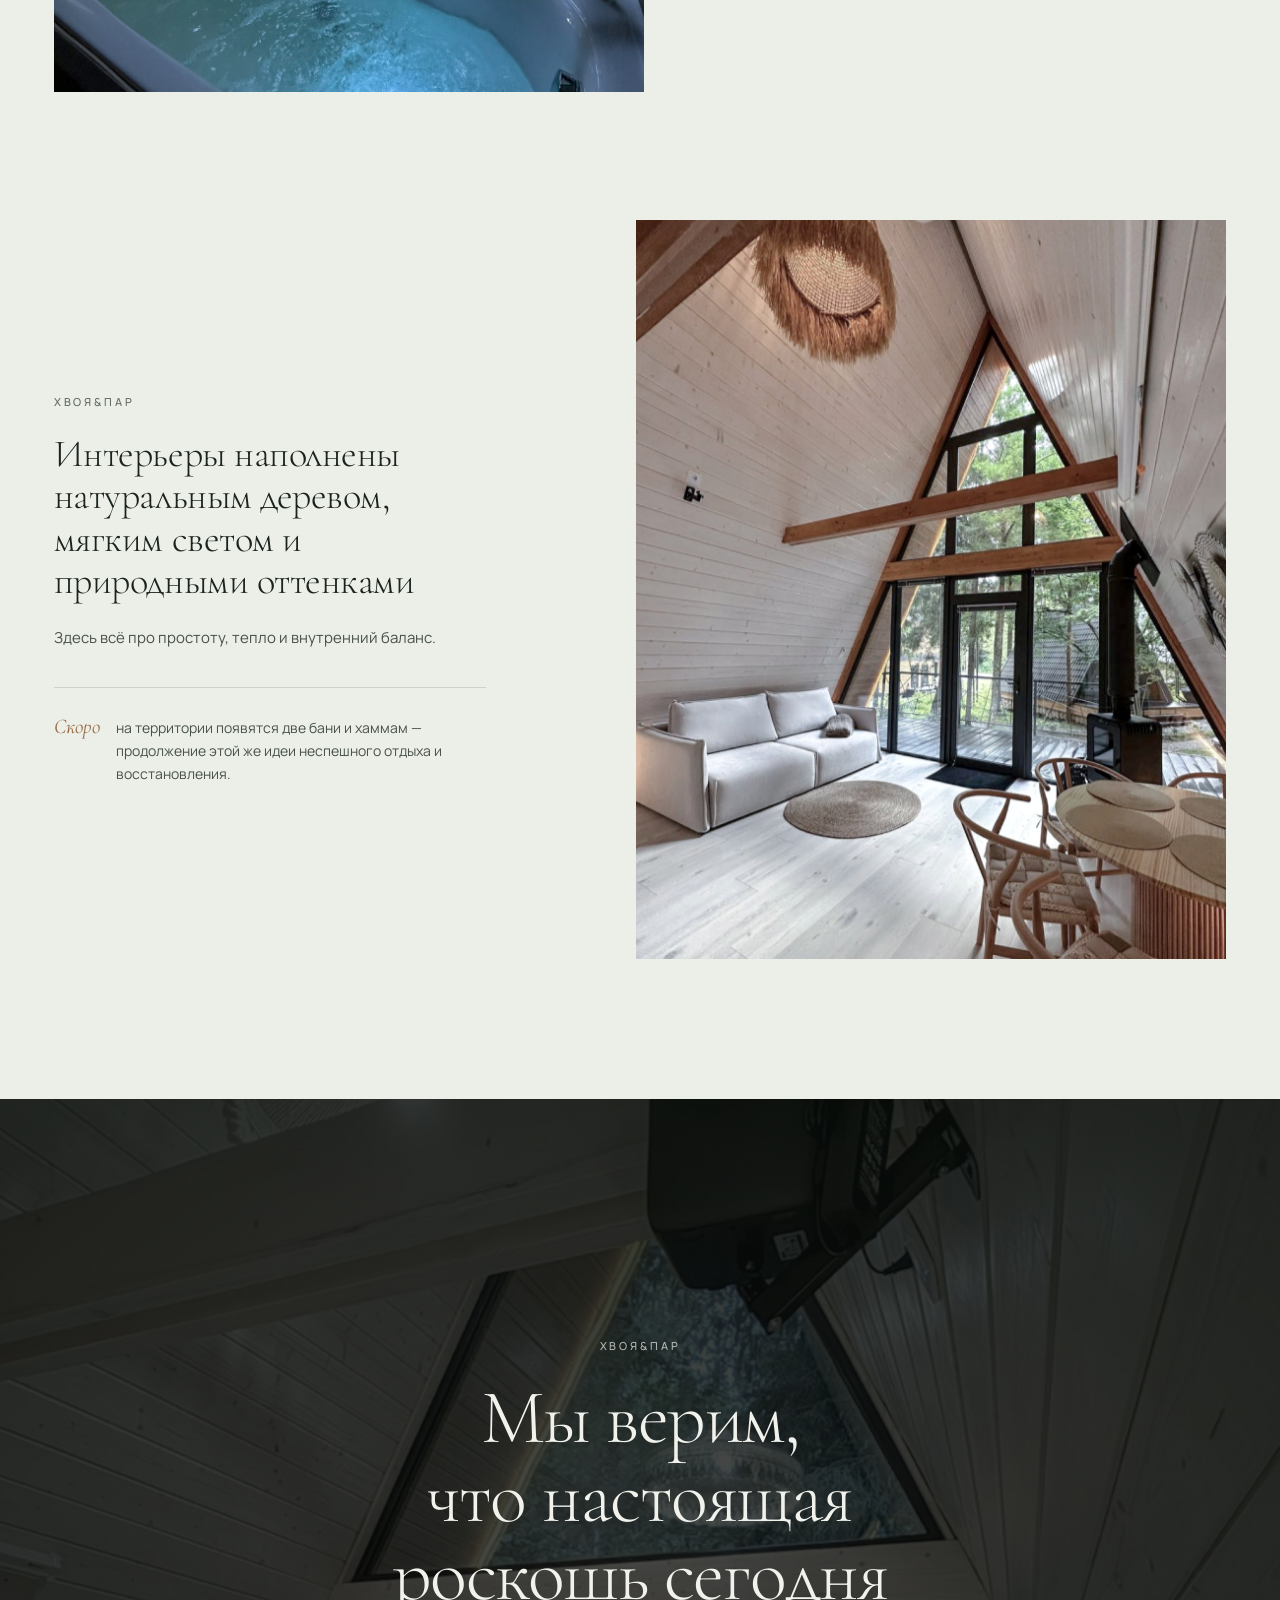
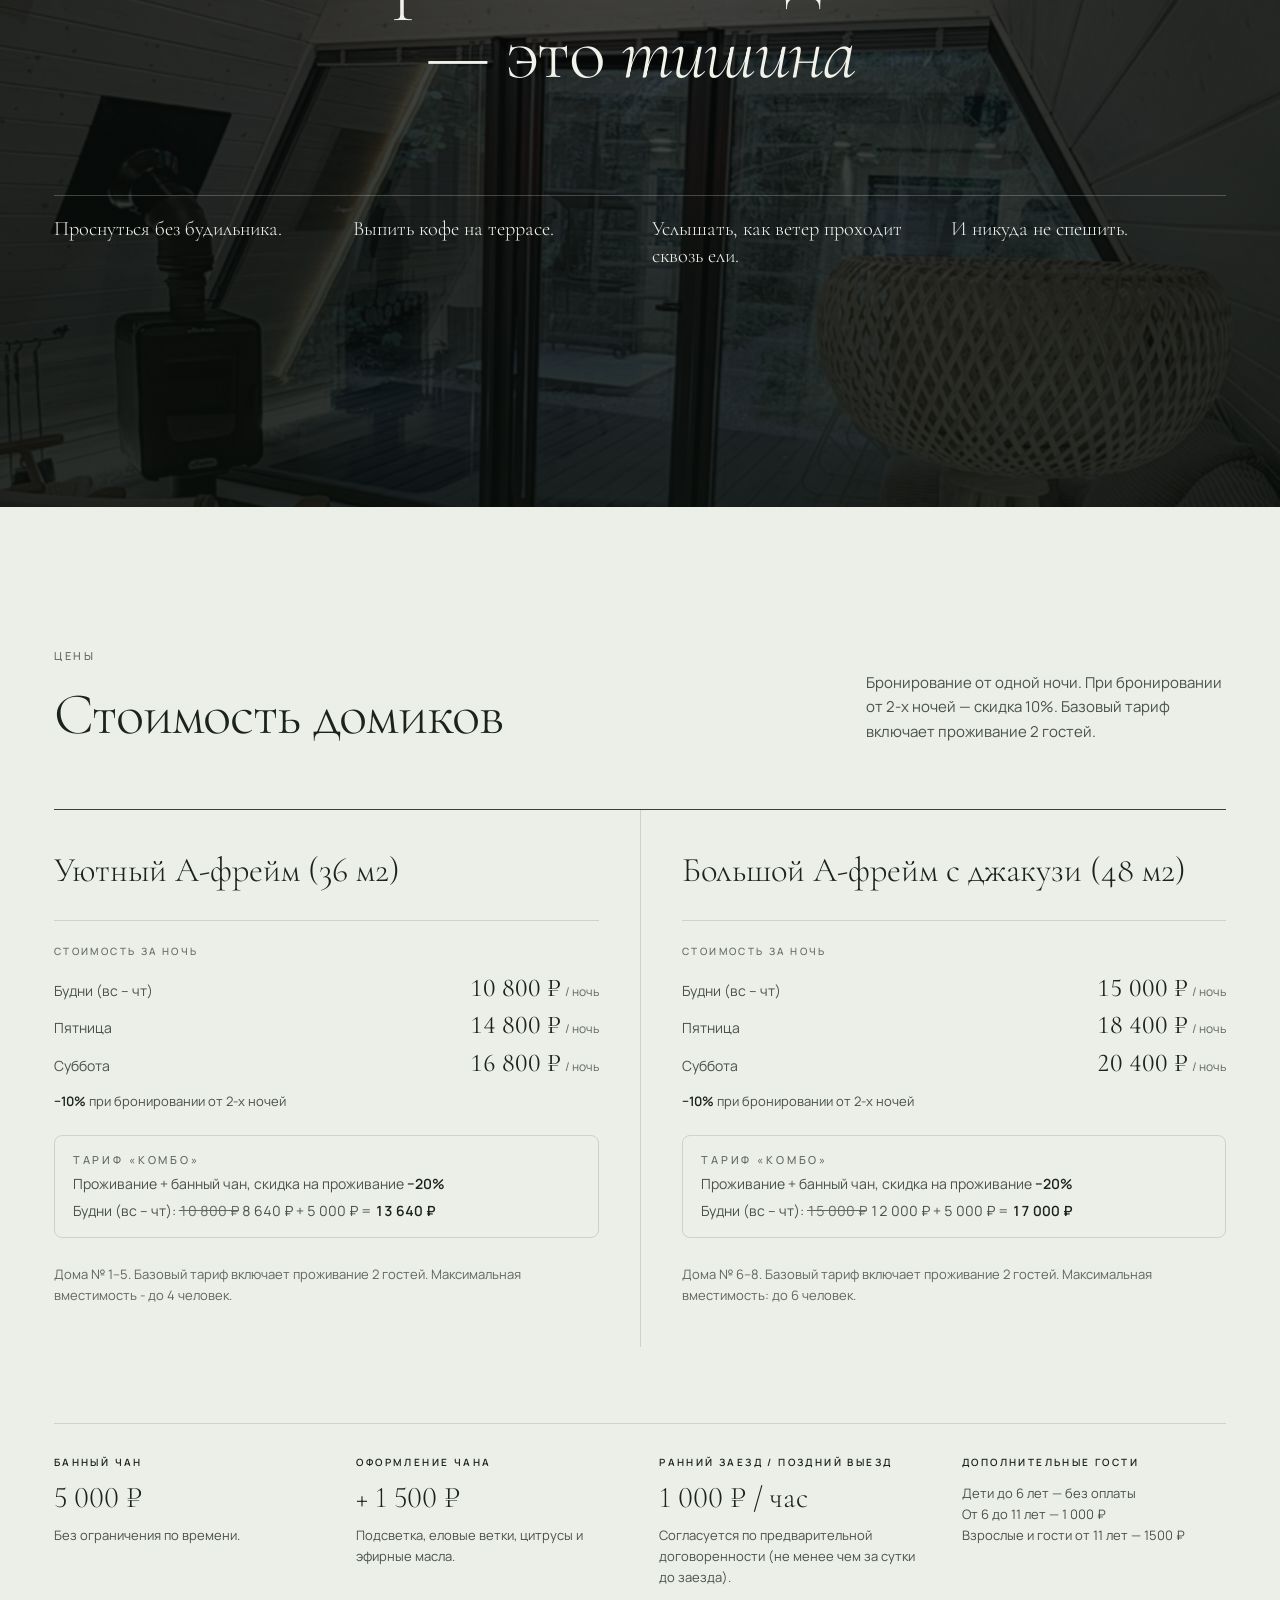
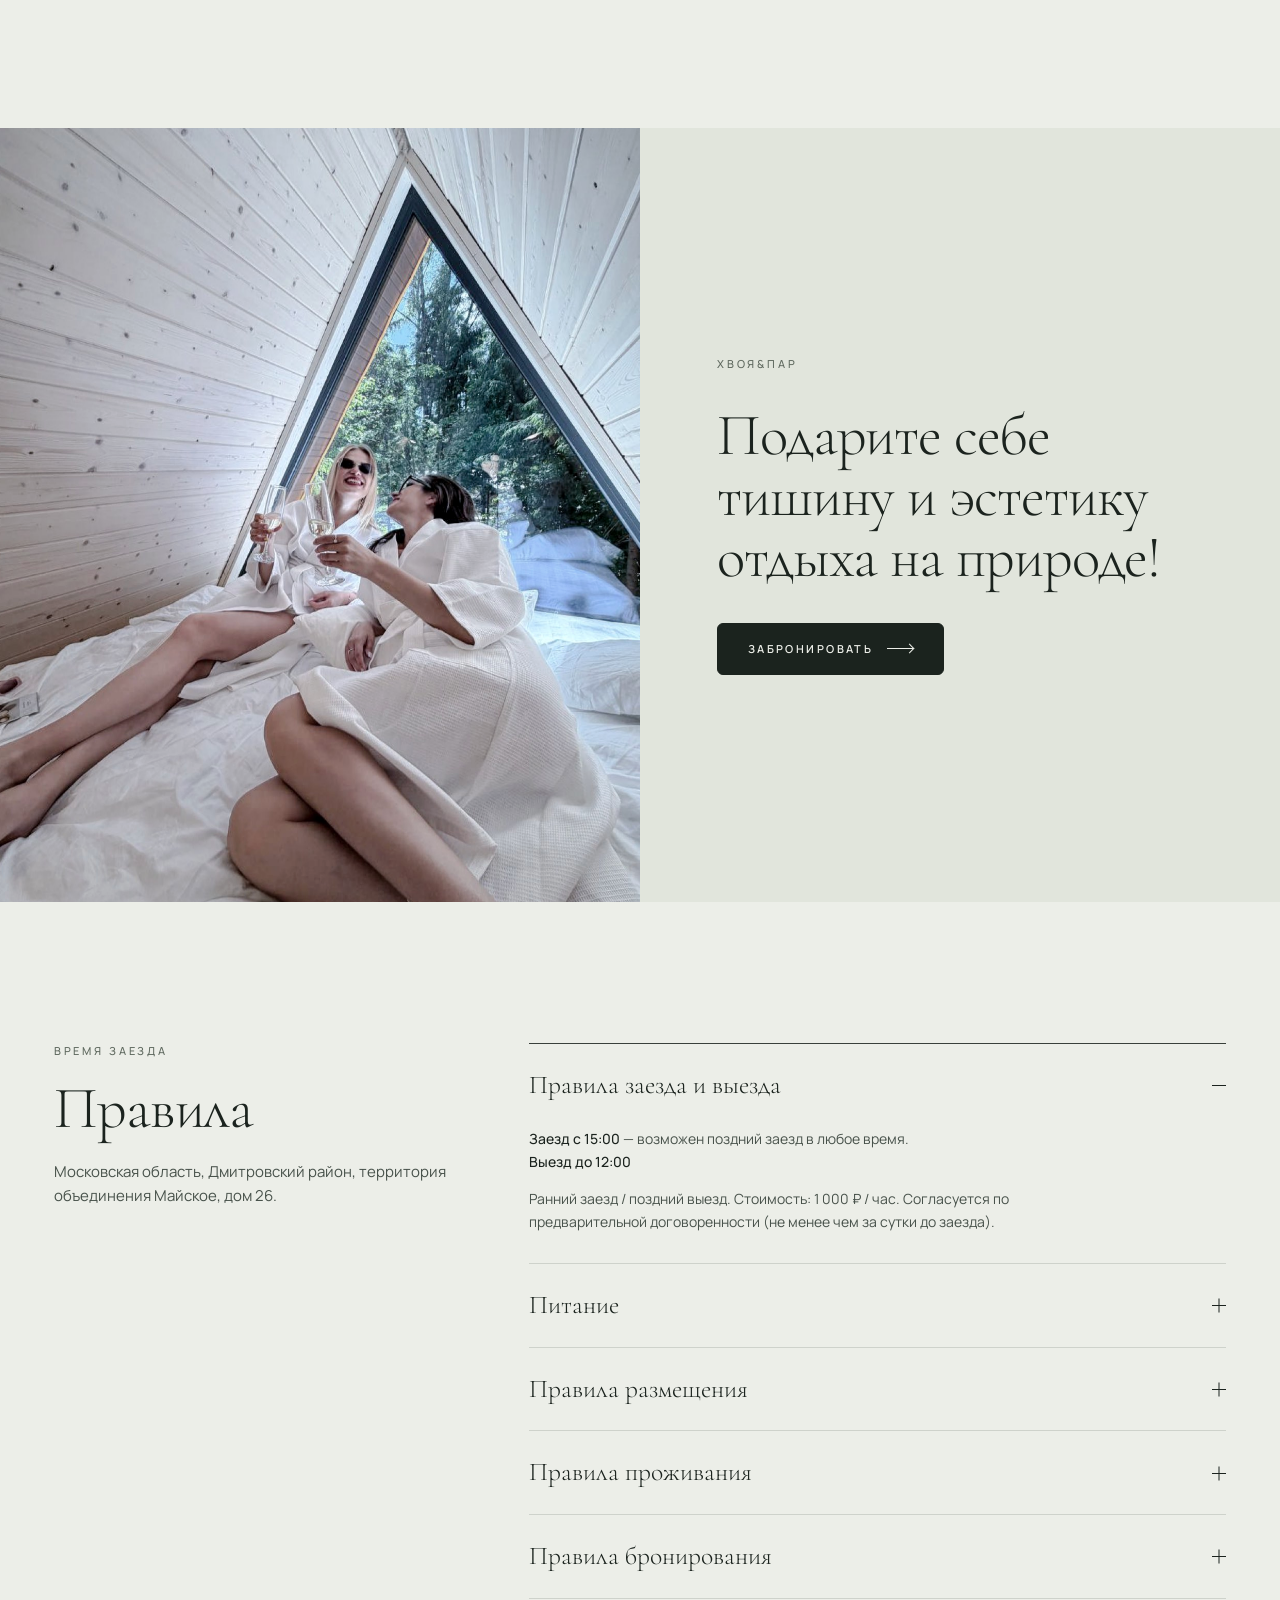
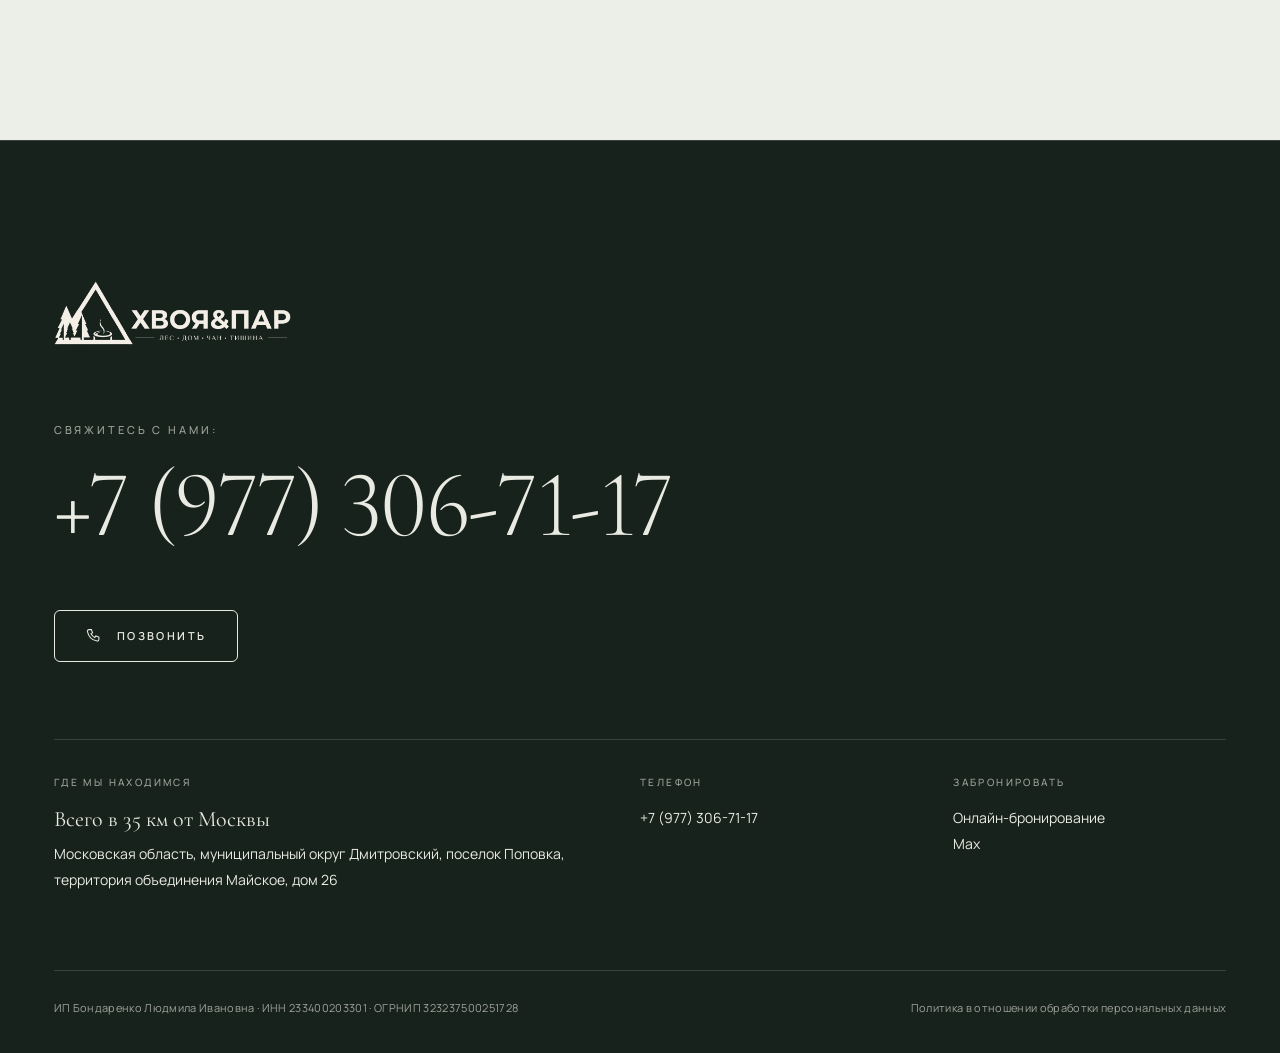
==== commit 1db8d384: "Карточки домов: номер дома, параметры, отличия вместо поэтических подписей Co-Authored-By: Claude Op" ====
--- a/index.html
+++ b/index.html
@@ -89,52 +89,60 @@
 <section class="on-deep sec head-solo" id="houses" data-track>
   <div class="wrap head-row head-row--solo"><div><span class="eyebrow rv">Дома</span><h2 class="h-l rv d1">8 разных домов с уникальным дизайном</h2></div></div>
   <div class="track"><article class="card">
-  <a class="ph" href="house-1" draggable="false" tabindex="-1" aria-hidden="true"><span class="card__no">№ 01</span><img src="img/home-2-IMG_8786.jpg" alt="Дом №1" width="1012" height="1800" loading="lazy" decoding="async"><span class="card__type">Уютный А-фрейм</span></a>
-  <h3>Эстетичный и вдохновляющий</h3>
-  <div class="card__meta"><span>36 м² · до 4 человек</span><b>от 10 800 ₽ / ночь</b></div>
-  <a class="link" href="house-1">Подробнее о доме<span class="vh"> №1</span> <span class="arr" aria-hidden="true"></span></a>
-</article>
-<article class="card">
-  <a class="ph" href="house-2" draggable="false" tabindex="-1" aria-hidden="true"><span class="card__no">№ 02</span><img src="img/home-4-IMG_9011.jpg" alt="Дом №2" width="1012" height="1800" loading="lazy" decoding="async"><span class="card__type">Уютный А-фрейм</span></a>
-  <h3>Светлое пространство среди елей, где панорамные окна становятся продолжением леса, а каждая деталь создана для неспешного отдыха.</h3>
-  <div class="card__meta"><span>36 м² · до 4 человек</span><b>от 10 800 ₽ / ночь</b></div>
-  <a class="link" href="house-2">Подробнее о доме<span class="vh"> №2</span> <span class="arr" aria-hidden="true"></span></a>
-</article>
-<article class="card">
-  <a class="ph" href="house-3" draggable="false" tabindex="-1" aria-hidden="true"><span class="card__no">№ 03</span><img src="img/home-9-IMG_8186.jpg" alt="Дом №3" width="1350" height="1800" loading="lazy" decoding="async"><span class="card__type">Уютный А-фрейм</span></a>
-  <h3>Лесной A-frame с камином и чаном</h3>
-  <div class="card__meta"><span>36 м² · до 4 человек</span><b>от 10 800 ₽ / ночь</b></div>
-  <a class="link" href="house-3">Подробнее о доме<span class="vh"> №3</span> <span class="arr" aria-hidden="true"></span></a>
-</article>
-<article class="card">
-  <a class="ph" href="house-4" draggable="false" tabindex="-1" aria-hidden="true"><span class="card__no">№ 04</span><img src="img/home-9-IMG_7969.jpg" alt="Дом №4" width="1350" height="1800" loading="lazy" decoding="async"><span class="card__type">Уютный А-фрейм</span></a>
-  <h3>Твой стильный побег в объятия тишины</h3>
-  <div class="card__meta"><span>36 м² · до 4 человек</span><b>от 10 800 ₽ / ночь</b></div>
-  <a class="link" href="house-4">Подробнее о доме<span class="vh"> №4</span> <span class="arr" aria-hidden="true"></span></a>
-</article>
-<article class="card">
-  <a class="ph" href="house-5" draggable="false" tabindex="-1" aria-hidden="true"><span class="card__no">№ 05</span><img src="img/home-8-IMG_8494.jpg" alt="Дом №5" width="1012" height="1800" loading="lazy" decoding="async"><span class="card__type">Уютный А-фрейм</span></a>
-  <h3>Ваш концептуальный ретрит в объятиях леса</h3>
-  <div class="card__meta"><span>36 м² · до 4 человек</span><b>от 10 800 ₽ / ночь</b></div>
-  <a class="link" href="house-5">Подробнее о доме<span class="vh"> №5</span> <span class="arr" aria-hidden="true"></span></a>
-</article>
-<article class="card">
-  <a class="ph" href="house-6" draggable="false" tabindex="-1" aria-hidden="true"><span class="card__no">№ 06</span><img src="img/home-5-2026-06-25_20-08-1.jpg" alt="Дом №6" width="1350" height="1800" loading="lazy" decoding="async"><span class="card__type">Большой А-фрейм с джакузи</span></a>
-  <h3>Перезагрузка там, где заканчивается город и начинается гармония</h3>
-  <div class="card__meta"><span>48 м² · до 6 человек</span><b>от 15 000 ₽ / ночь</b></div>
-  <a class="link" href="house-6">Подробнее о доме<span class="vh"> №6</span> <span class="arr" aria-hidden="true"></span></a>
-</article>
-<article class="card">
-  <a class="ph" href="house-7" draggable="false" tabindex="-1" aria-hidden="true"><span class="card__no">№ 07</span><img src="img/home-13-IMG_8923.jpg" alt="Дом №7" width="1012" height="1800" loading="lazy" decoding="async"><span class="card__type">Большой А-фрейм с джакузи</span></a>
-  <h3>Позвольте лесу обнять вас тишиной</h3>
-  <div class="card__meta"><span>48 м² · до 6 человек</span><b>от 15 000 ₽ / ночь</b></div>
-  <a class="link" href="house-7">Подробнее о доме<span class="vh"> №7</span> <span class="arr" aria-hidden="true"></span></a>
-</article>
-<article class="card">
-  <a class="ph" href="house-8" draggable="false" tabindex="-1" aria-hidden="true"><span class="card__no">№ 08</span><img src="img/home-7-IMG_8949.jpg" alt="Дом №8" width="1012" height="1800" loading="lazy" decoding="async"><span class="card__type">Большой А-фрейм с джакузи</span></a>
-  <h3>Там, где замирает время и говорит лес</h3>
-  <div class="card__meta"><span>48 м² · до 6 человек</span><b>от 15 000 ₽ / ночь</b></div>
-  <a class="link" href="house-8">Подробнее о доме<span class="vh"> №8</span> <span class="arr" aria-hidden="true"></span></a>
+  <a class="ph" href="house-1" draggable="false" tabindex="-1" aria-hidden="true"><img src="img/home-2-IMG_8786.jpg" alt="Дом №1. Эстетичный и вдохновляющий" width="1012" height="1800" loading="lazy" decoding="async"><span class="card__type">Уютный А-фрейм</span></a>
+  <div class="card__head"><h3>Дом № 1</h3><b class="card__price">от 10 800 ₽<small> / ночь</small></b></div>
+  <p class="card__spec">36 м² · до 4 гостей</p>
+  <ul class="card__tags"><li>Свой чан</li><li>Печь-камин</li></ul>
+  <a class="link" href="house-1">Подробнее<span class="vh"> о доме №1</span> <span class="arr" aria-hidden="true"></span></a>
+</article>
+<article class="card">
+  <a class="ph" href="house-2" draggable="false" tabindex="-1" aria-hidden="true"><img src="img/home-4-IMG_9011.jpg" alt="Дом №2. Светлое пространство среди елей, где панорамные окна становятся продолжением леса, а каждая деталь создана для неспешного отдыха." width="1012" height="1800" loading="lazy" decoding="async"><span class="card__type">Уютный А-фрейм</span></a>
+  <div class="card__head"><h3>Дом № 2</h3><b class="card__price">от 10 800 ₽<small> / ночь</small></b></div>
+  <p class="card__spec">36 м² · до 4 гостей</p>
+  <ul class="card__tags"><li>Свой чан</li><li>Печь-камин</li></ul>
+  <a class="link" href="house-2">Подробнее<span class="vh"> о доме №2</span> <span class="arr" aria-hidden="true"></span></a>
+</article>
+<article class="card">
+  <a class="ph" href="house-3" draggable="false" tabindex="-1" aria-hidden="true"><img src="img/home-9-IMG_8186.jpg" alt="Дом №3. Лесной A-frame с камином и чаном" width="1350" height="1800" loading="lazy" decoding="async"><span class="card__type">Уютный А-фрейм</span></a>
+  <div class="card__head"><h3>Дом № 3</h3><b class="card__price">от 10 800 ₽<small> / ночь</small></b></div>
+  <p class="card__spec">36 м² · до 4 гостей</p>
+  <ul class="card__tags"><li>Свой чан</li><li>Печь-камин</li></ul>
+  <a class="link" href="house-3">Подробнее<span class="vh"> о доме №3</span> <span class="arr" aria-hidden="true"></span></a>
+</article>
+<article class="card">
+  <a class="ph" href="house-4" draggable="false" tabindex="-1" aria-hidden="true"><img src="img/home-9-IMG_7969.jpg" alt="Дом №4. Твой стильный побег в объятия тишины" width="1350" height="1800" loading="lazy" decoding="async"><span class="card__type">Уютный А-фрейм</span></a>
+  <div class="card__head"><h3>Дом № 4</h3><b class="card__price">от 10 800 ₽<small> / ночь</small></b></div>
+  <p class="card__spec">36 м² · до 4 гостей</p>
+  <ul class="card__tags"><li>Свой чан</li><li>Печь-камин</li></ul>
+  <a class="link" href="house-4">Подробнее<span class="vh"> о доме №4</span> <span class="arr" aria-hidden="true"></span></a>
+</article>
+<article class="card">
+  <a class="ph" href="house-5" draggable="false" tabindex="-1" aria-hidden="true"><img src="img/home-8-IMG_8494.jpg" alt="Дом №5. Ваш концептуальный ретрит в объятиях леса" width="1012" height="1800" loading="lazy" decoding="async"><span class="card__type">Уютный А-фрейм</span></a>
+  <div class="card__head"><h3>Дом № 5</h3><b class="card__price">от 10 800 ₽<small> / ночь</small></b></div>
+  <p class="card__spec">36 м² · до 4 гостей</p>
+  <ul class="card__tags"><li>Джакузи у окна</li><li>Печь-камин</li></ul>
+  <a class="link" href="house-5">Подробнее<span class="vh"> о доме №5</span> <span class="arr" aria-hidden="true"></span></a>
+</article>
+<article class="card">
+  <a class="ph" href="house-6" draggable="false" tabindex="-1" aria-hidden="true"><img src="img/home-5-2026-06-25_20-08-1.jpg" alt="Дом №6. Перезагрузка там, где заканчивается город и начинается гармония" width="1350" height="1800" loading="lazy" decoding="async"><span class="card__type">Большой А-фрейм с джакузи</span></a>
+  <div class="card__head"><h3>Дом № 6</h3><b class="card__price">от 15 000 ₽<small> / ночь</small></b></div>
+  <p class="card__spec">48 м² · до 6 гостей</p>
+  <ul class="card__tags"><li>Джакузи у окна</li><li>Печь-камин</li></ul>
+  <a class="link" href="house-6">Подробнее<span class="vh"> о доме №6</span> <span class="arr" aria-hidden="true"></span></a>
+</article>
+<article class="card">
+  <a class="ph" href="house-7" draggable="false" tabindex="-1" aria-hidden="true"><img src="img/home-13-IMG_8923.jpg" alt="Дом №7. Позвольте лесу обнять вас тишиной" width="1012" height="1800" loading="lazy" decoding="async"><span class="card__type">Большой А-фрейм с джакузи</span></a>
+  <div class="card__head"><h3>Дом № 7</h3><b class="card__price">от 15 000 ₽<small> / ночь</small></b></div>
+  <p class="card__spec">48 м² · до 6 гостей</p>
+  <ul class="card__tags"><li>Джакузи у окна</li><li>Свой чан</li><li>Печь-камин</li></ul>
+  <a class="link" href="house-7">Подробнее<span class="vh"> о доме №7</span> <span class="arr" aria-hidden="true"></span></a>
+</article>
+<article class="card">
+  <a class="ph" href="house-8" draggable="false" tabindex="-1" aria-hidden="true"><img src="img/home-7-IMG_8949.jpg" alt="Дом №8. Там, где замирает время и говорит лес" width="1012" height="1800" loading="lazy" decoding="async"><span class="card__type">Большой А-фрейм с джакузи</span></a>
+  <div class="card__head"><h3>Дом № 8</h3><b class="card__price">от 15 000 ₽<small> / ночь</small></b></div>
+  <p class="card__spec">48 м² · до 6 гостей</p>
+  <ul class="card__tags"><li>Джакузи у окна</li><li>Свой чан</li><li>Печь-камин</li></ul>
+  <a class="link" href="house-8">Подробнее<span class="vh"> о доме №8</span> <span class="arr" aria-hidden="true"></span></a>
 </article></div>
   <div class="wrap track-ui">
     <span class="count">01 / 08</span>
--- a/style.css
+++ b/style.css
@@ -653,3 +653,14 @@
 @media (prefers-reduced-motion:reduce){.fab-max__i::before,.fab-max__i::after,.fab-max__i svg{animation:none}}
 .menu-open .fab-max{opacity:0;pointer-events:none}
 @media print{.fab-max{display:none}}
+
+/* =========================== КАРТОЧКА ДОМА (v2: номер, параметры, отличия) =========================== */
+.card__head{display:flex;justify-content:space-between;align-items:baseline;gap:12px;margin:22px 0 0}
+.card h3{font-family:var(--serif);font-weight:400;font-size:clamp(28px,2.3vw,36px);line-height:1;letter-spacing:-.01em;margin:0;min-height:0}
+.card__price{font-family:var(--serif);font-weight:400;font-size:clamp(19px,1.5vw,23px);white-space:nowrap;font-variant-numeric:lining-nums}
+.card__price small{font-family:var(--sans,inherit);font-size:11px;letter-spacing:.04em;color:var(--on-deep-2)}
+.card__spec{margin-top:10px;padding-bottom:14px;border-bottom:1px solid var(--on-deep-line);font-size:12px;letter-spacing:.06em;color:var(--on-deep-2);font-variant-numeric:lining-nums}
+.card__tags{list-style:none;margin:14px 0 0;padding:0;display:flex;flex-wrap:wrap;gap:7px}
+.card__tags li{font-size:11px;letter-spacing:.05em;padding:6px 11px;border:1px solid var(--on-deep-line);border-radius:999px;color:var(--on-deep);white-space:nowrap}
+.card .link{margin-top:auto;padding-top:22px;align-self:flex-start}
+@media (min-width:861px){.track-ui{padding-right:calc(var(--gr) + 76px)}}
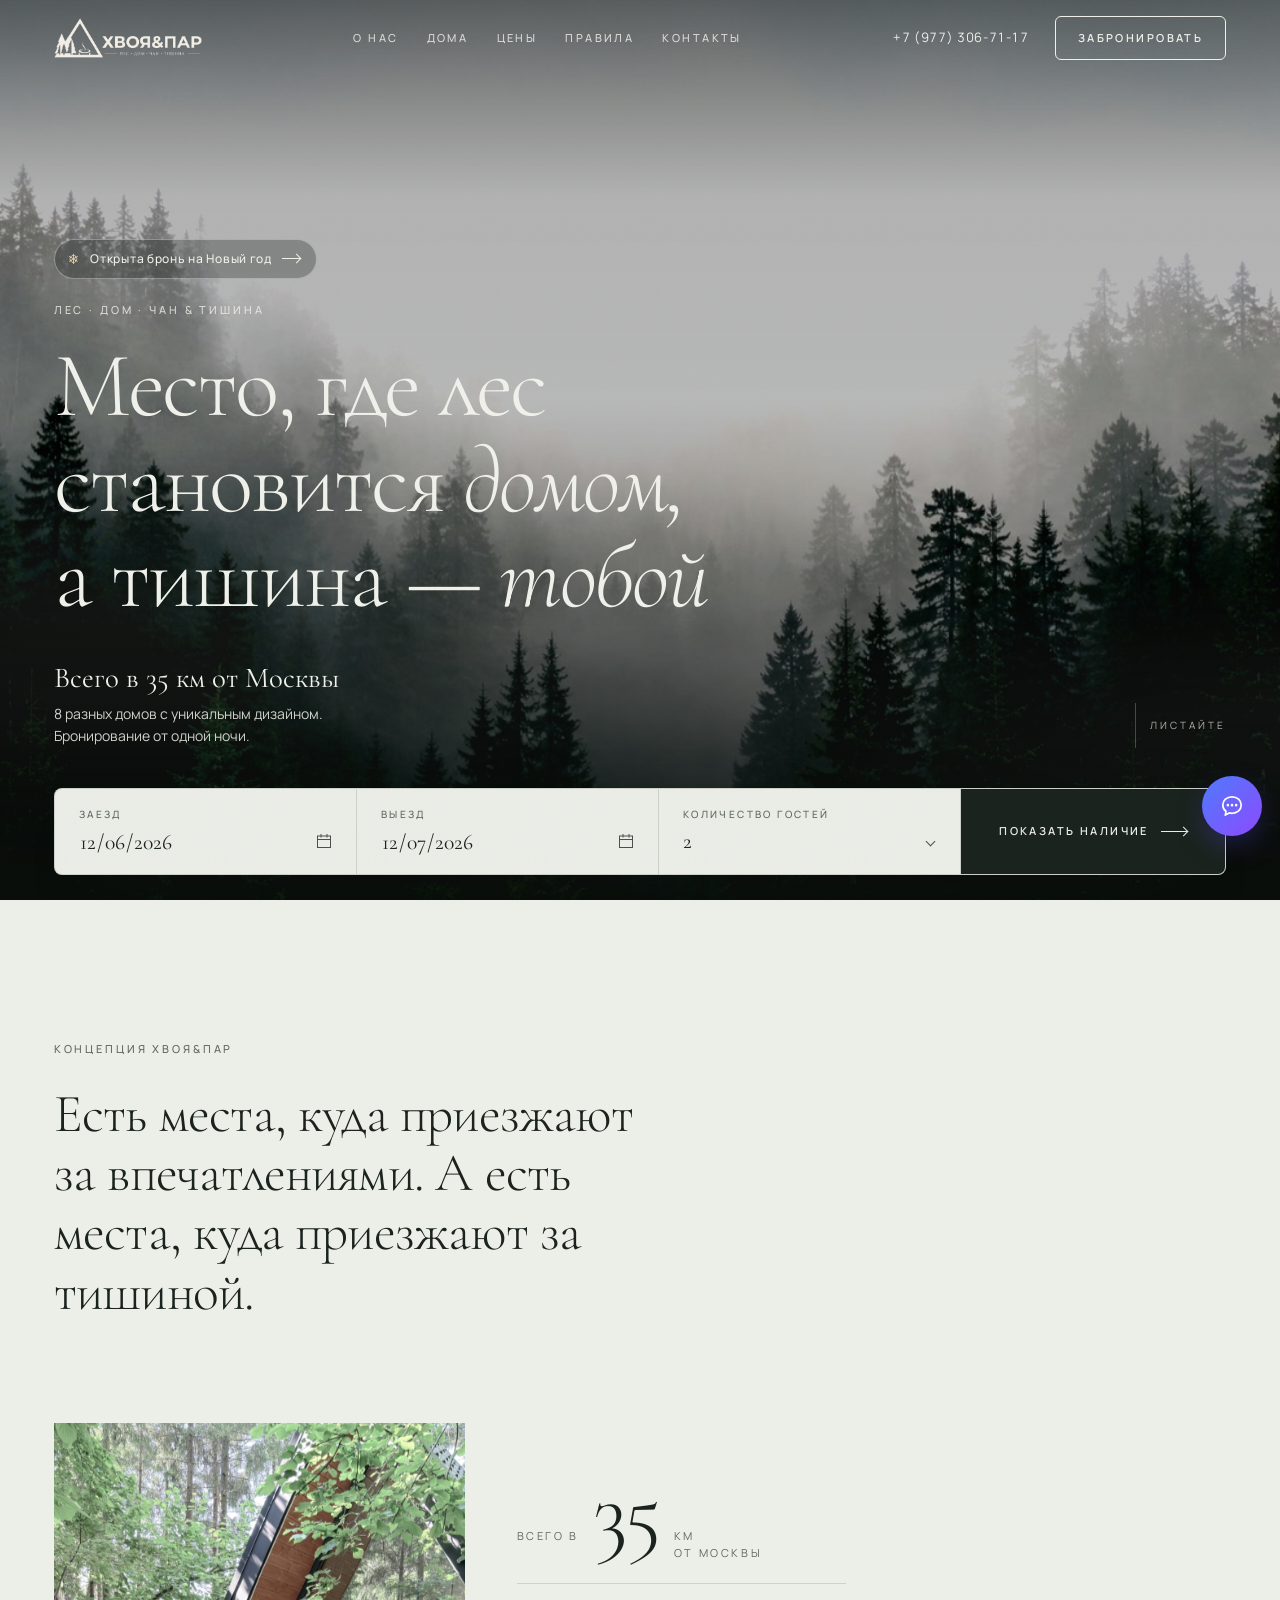
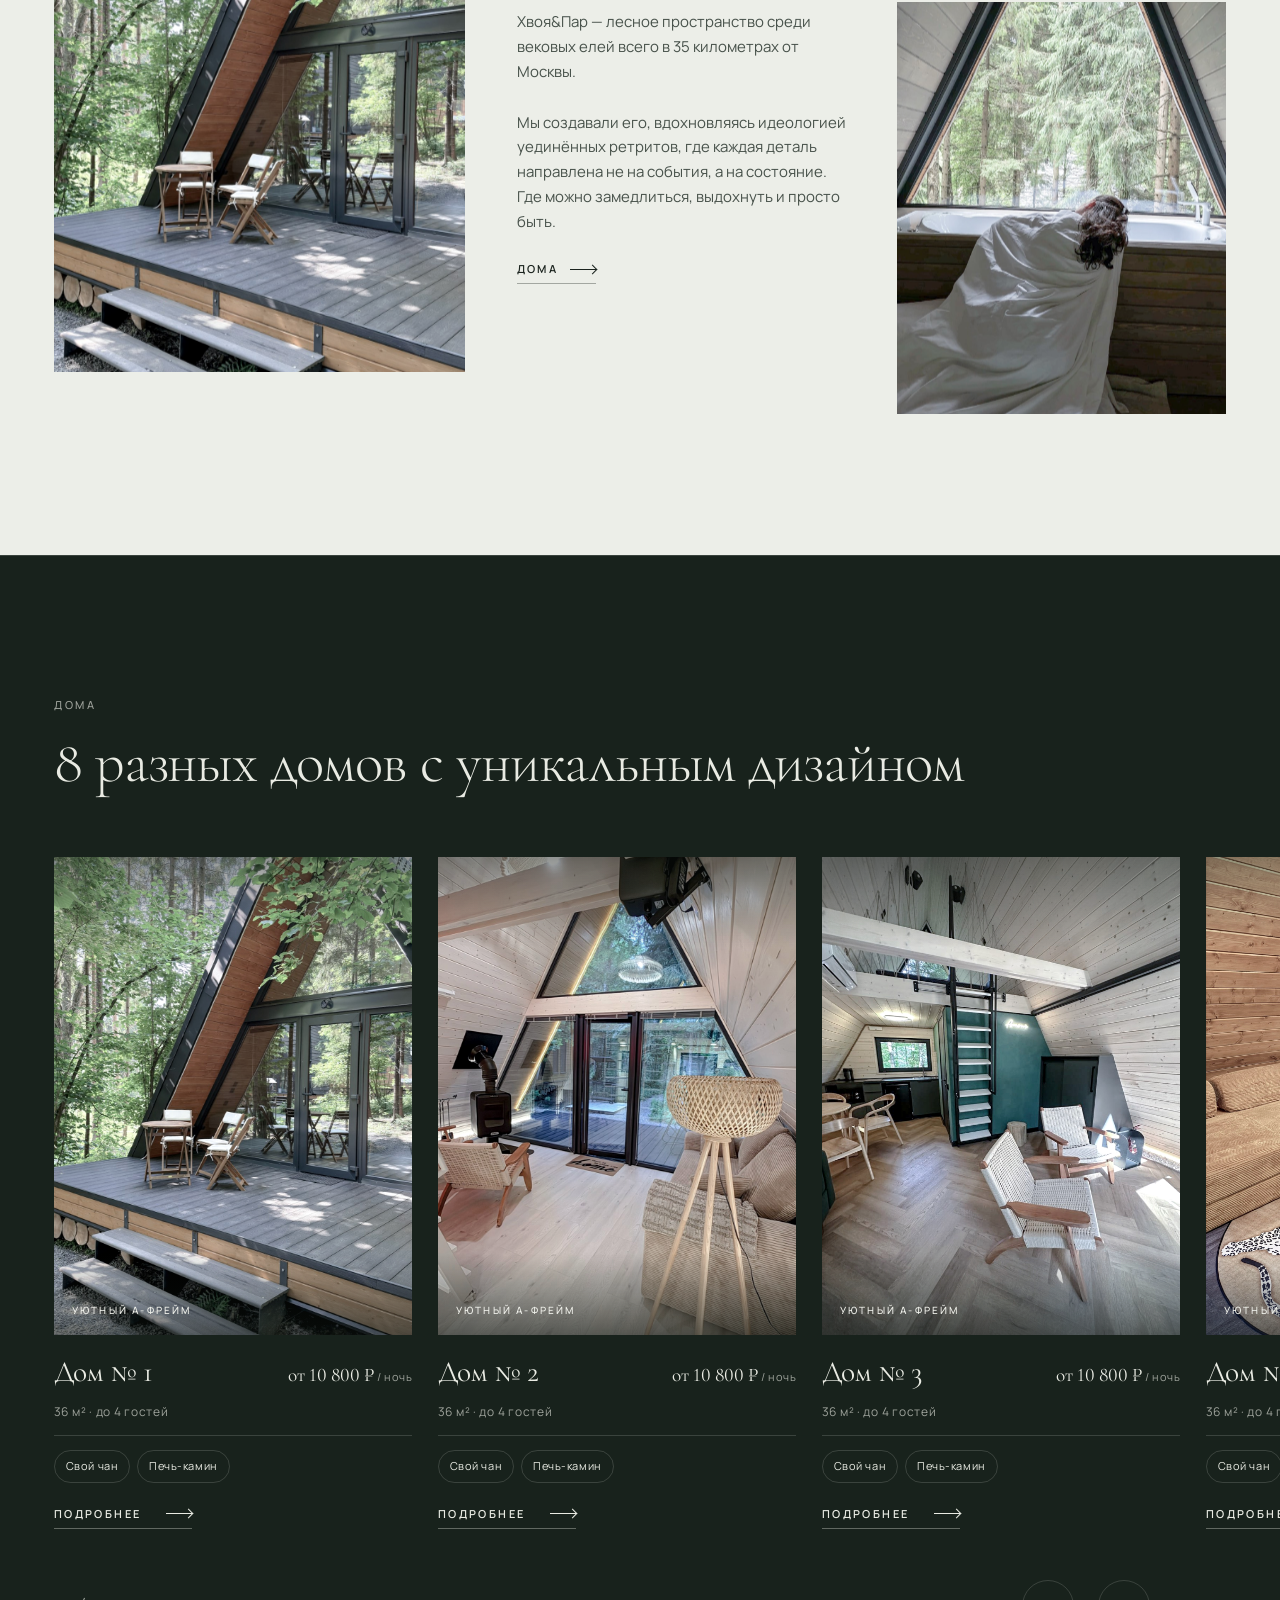
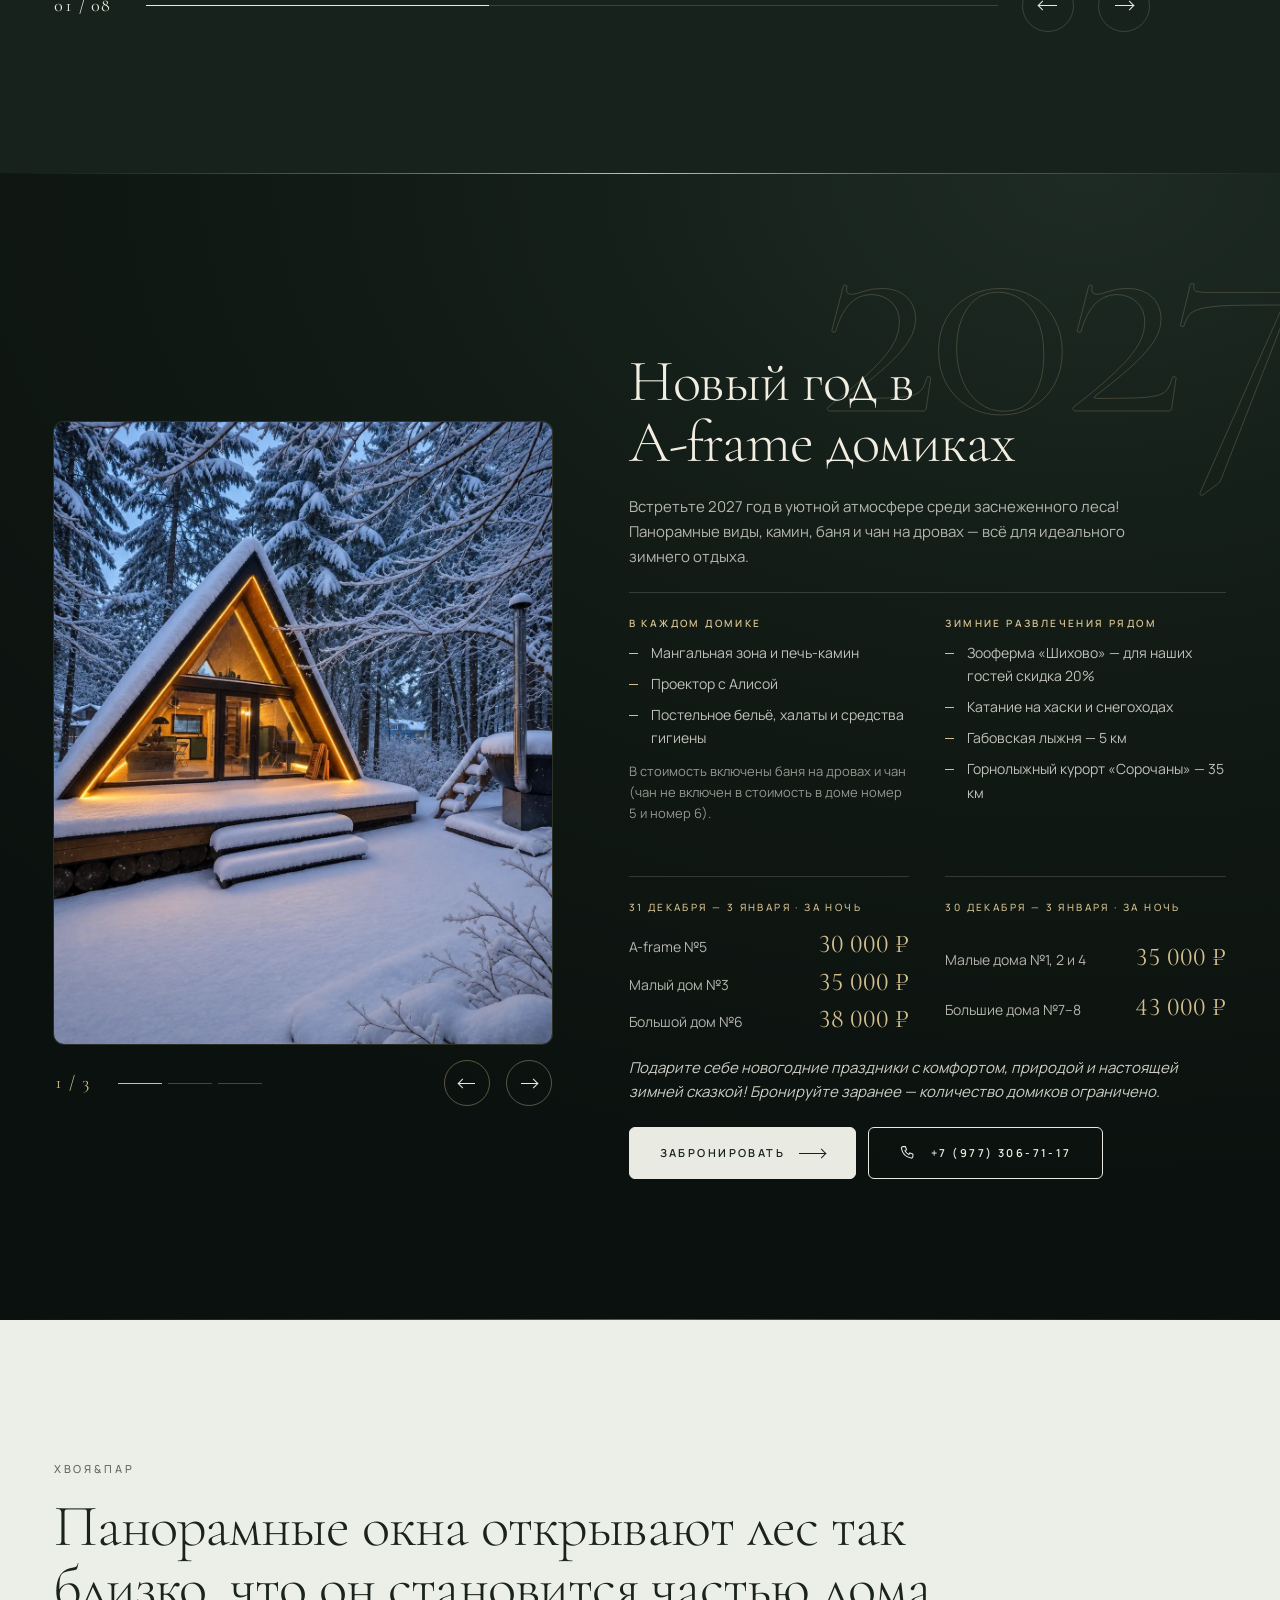
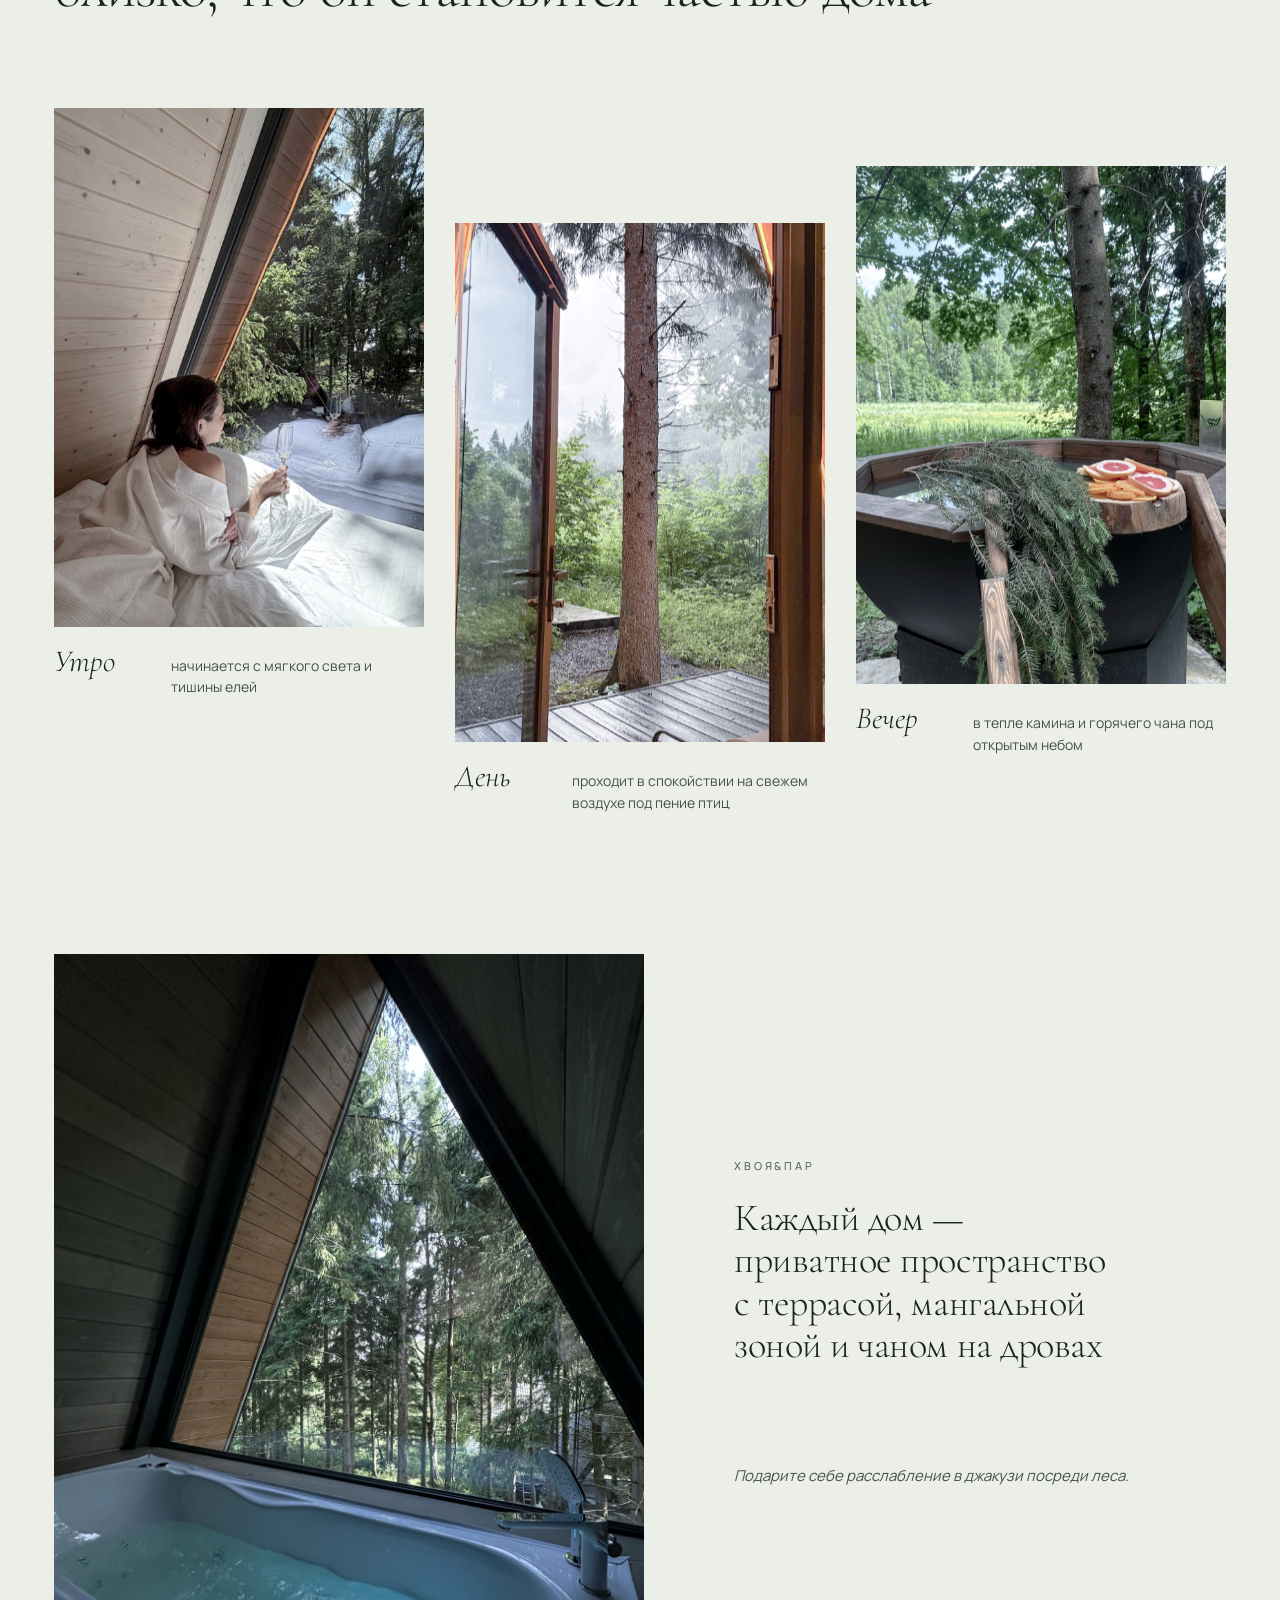
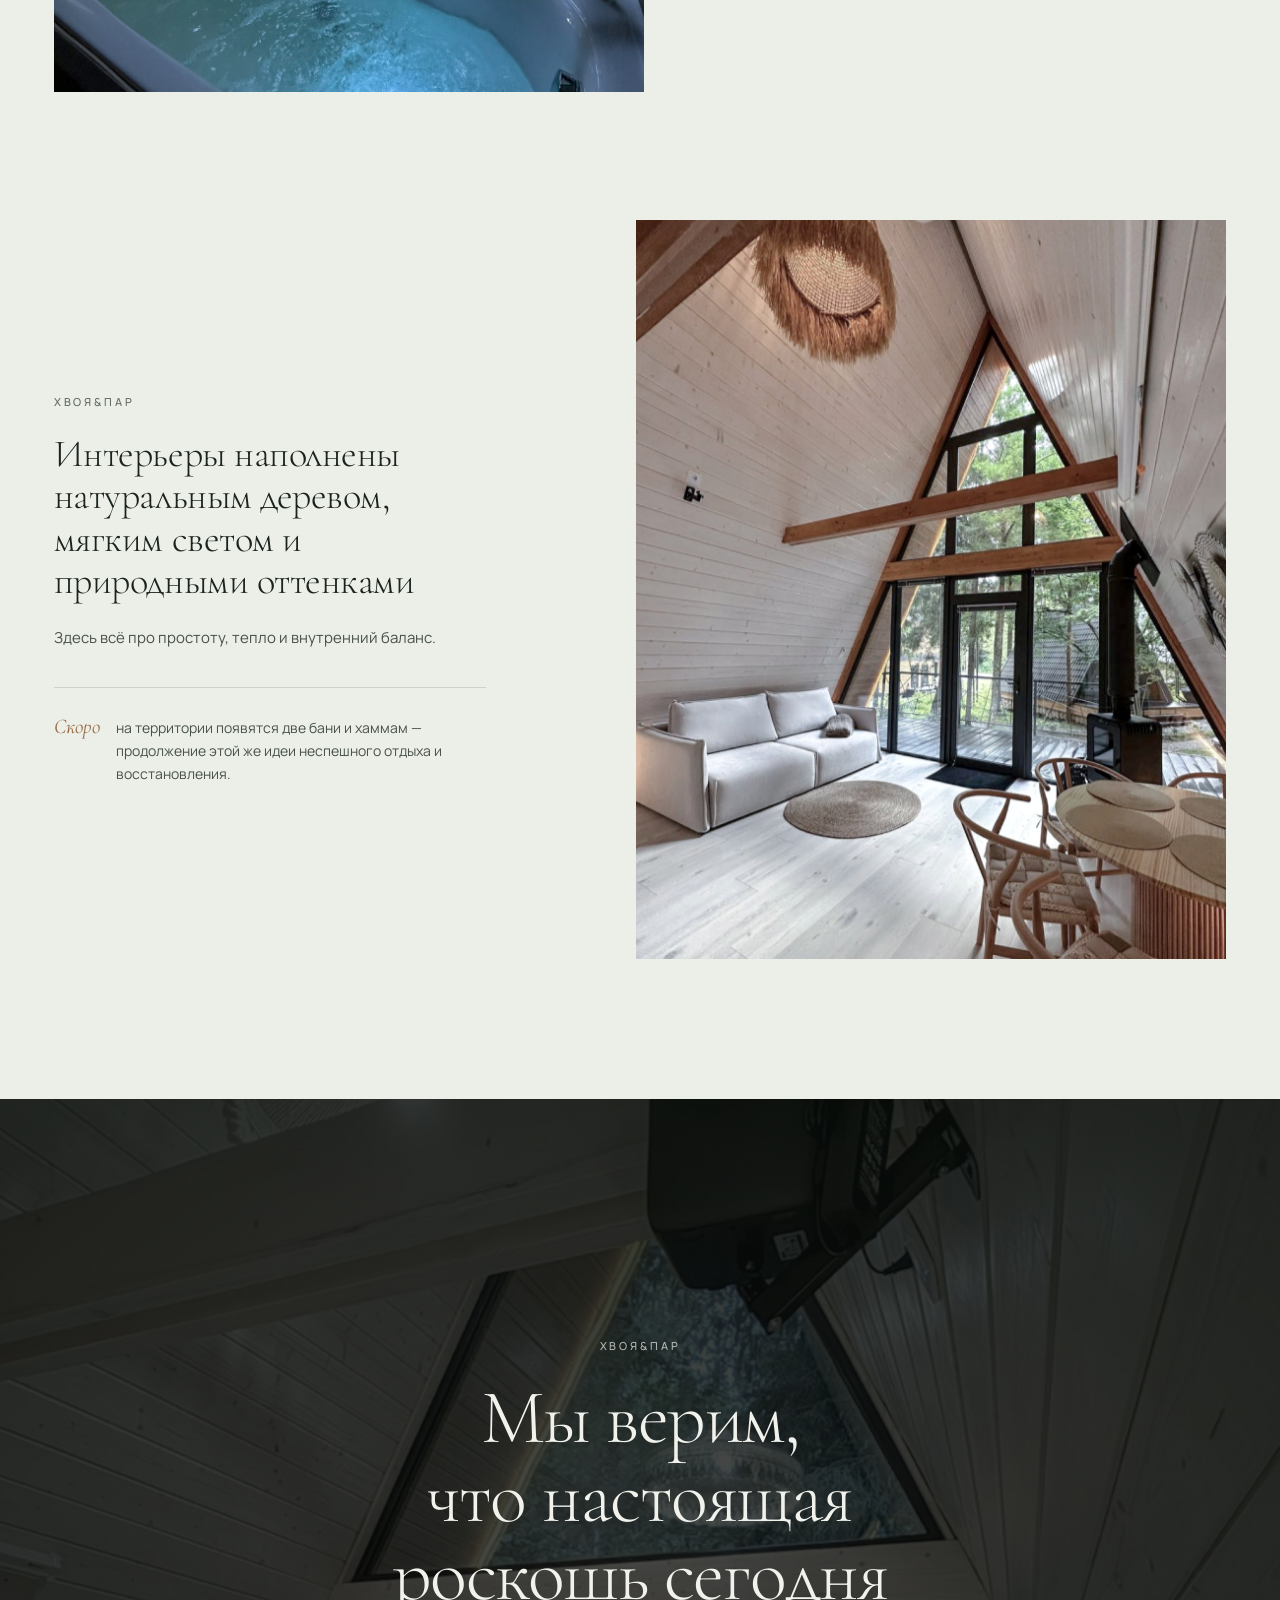
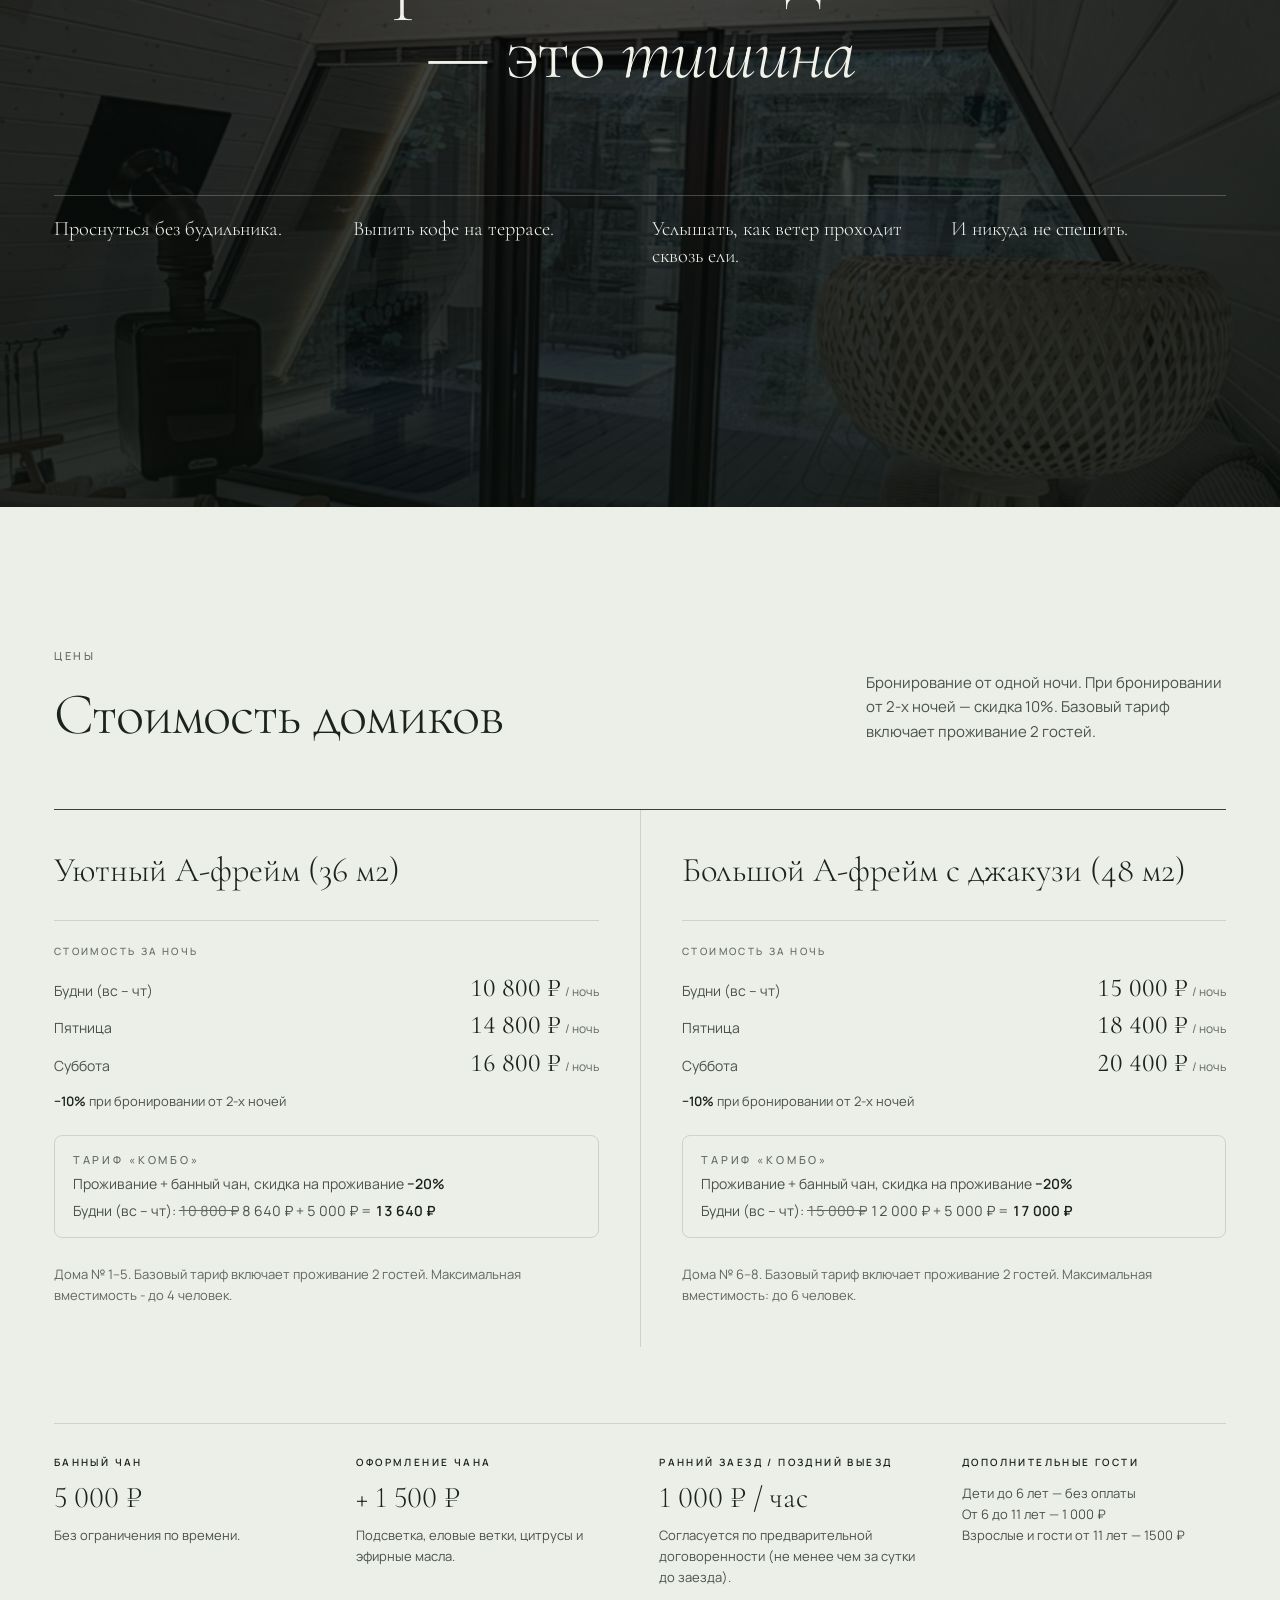
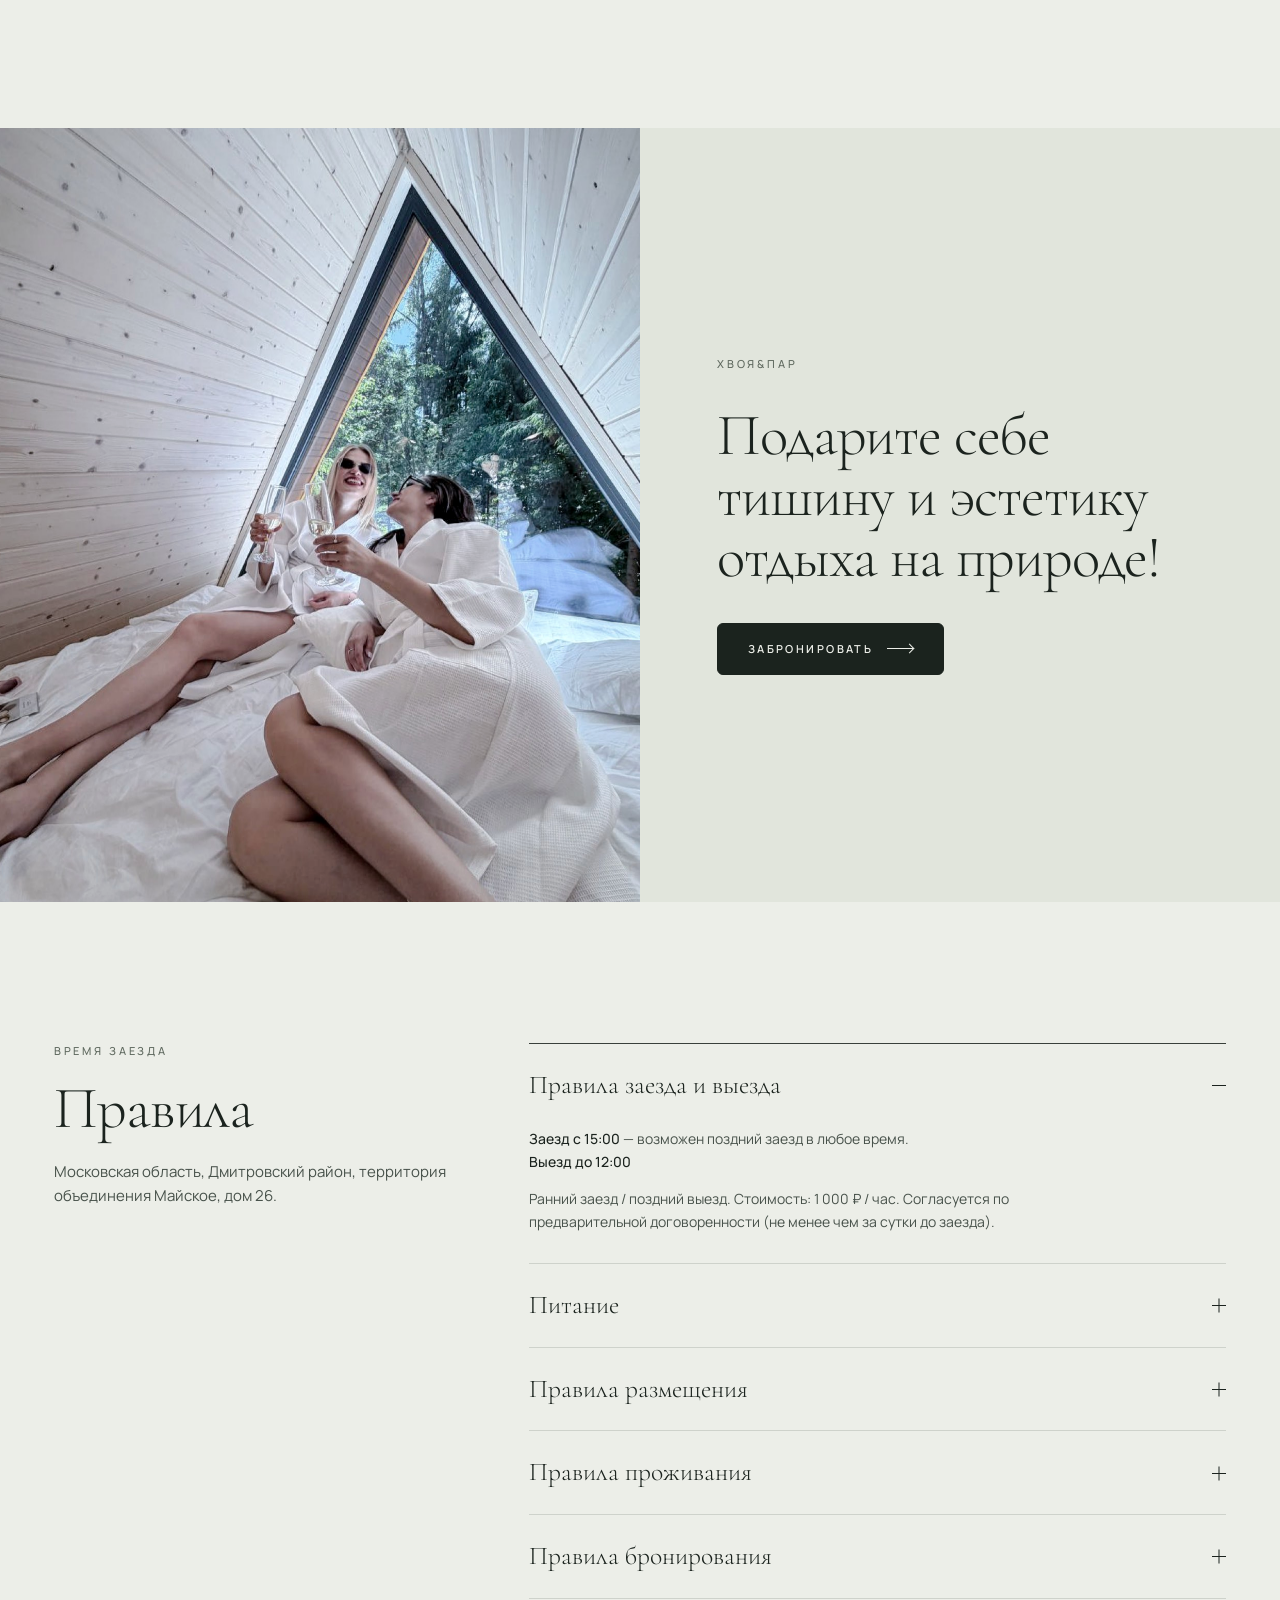
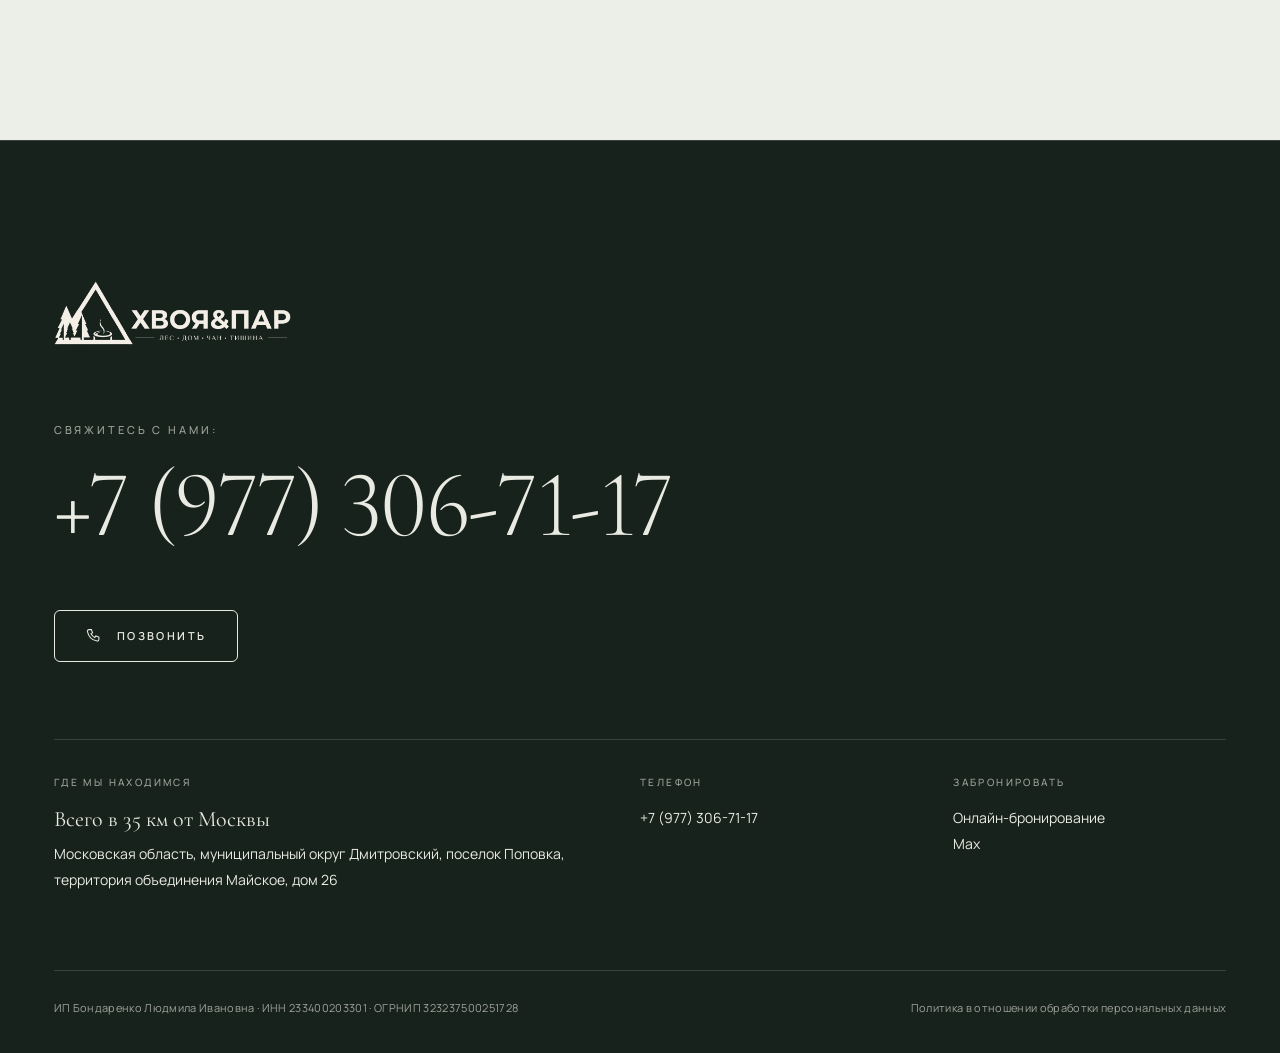
==== commit 0d30b6ca: "Метки домов: джакузи у №6–8, без своего чана у №5 и №6 Co-Authored-By: Claude Opus 5.5 <noreply@anth" ====
--- a/index.html
+++ b/index.html
@@ -120,14 +120,14 @@
   <a class="ph" href="house-5" draggable="false" tabindex="-1" aria-hidden="true"><img src="img/home-8-IMG_8494.jpg" alt="Дом №5. Ваш концептуальный ретрит в объятиях леса" width="1012" height="1800" loading="lazy" decoding="async"><span class="card__type">Уютный А-фрейм</span></a>
   <div class="card__head"><h3>Дом № 5</h3><b class="card__price">от 10 800 ₽<small> / ночь</small></b></div>
   <p class="card__spec">36 м² · до 4 гостей</p>
-  <ul class="card__tags"><li>Джакузи у окна</li><li>Печь-камин</li></ul>
+  <ul class="card__tags"><li>Печь-камин</li><li class="no">Без своего чана</li></ul>
   <a class="link" href="house-5">Подробнее<span class="vh"> о доме №5</span> <span class="arr" aria-hidden="true"></span></a>
 </article>
 <article class="card">
   <a class="ph" href="house-6" draggable="false" tabindex="-1" aria-hidden="true"><img src="img/home-5-2026-06-25_20-08-1.jpg" alt="Дом №6. Перезагрузка там, где заканчивается город и начинается гармония" width="1350" height="1800" loading="lazy" decoding="async"><span class="card__type">Большой А-фрейм с джакузи</span></a>
   <div class="card__head"><h3>Дом № 6</h3><b class="card__price">от 15 000 ₽<small> / ночь</small></b></div>
   <p class="card__spec">48 м² · до 6 гостей</p>
-  <ul class="card__tags"><li>Джакузи у окна</li><li>Печь-камин</li></ul>
+  <ul class="card__tags"><li>Джакузи у окна</li><li>Печь-камин</li><li class="no">Без своего чана</li></ul>
   <a class="link" href="house-6">Подробнее<span class="vh"> о доме №6</span> <span class="arr" aria-hidden="true"></span></a>
 </article>
 <article class="card">
--- a/style.css
+++ b/style.css
@@ -637,7 +637,7 @@
 @media (max-width:600px){.doc__tbl{grid-template-columns:1fr}.doc__tbl dt{border-bottom:0;padding-bottom:2px}}
 
 /* =========================== КНОПКА MAX =========================== */
-.fab-max{--mx1:#4F7BFF;--mx2:#8E4BFF;position:fixed;right:max(18px,env(safe-area-inset-right));bottom:calc(18px + env(safe-area-inset-bottom,0px));z-index:45;display:flex;align-items:center;gap:0;height:60px;padding:0;border-radius:999px;color:#fff;background:linear-gradient(135deg,var(--mx1),var(--mx2));box-shadow:0 10px 30px -8px rgba(80,70,220,.55),0 2px 6px rgba(0,0,0,.18);transition:bottom .45s cubic-bezier(.2,.7,.2,1),transform .3s,box-shadow .3s;-webkit-tap-highlight-color:transparent}
+.fab-max{--mx1:#4F7BFF;--mx2:#8E4BFF;position:fixed;right:max(18px,env(safe-area-inset-right));bottom:calc(64px + env(safe-area-inset-bottom,0px));z-index:45;display:flex;align-items:center;gap:0;height:60px;padding:0;border-radius:999px;color:#fff;background:linear-gradient(135deg,var(--mx1),var(--mx2));box-shadow:0 10px 30px -8px rgba(80,70,220,.55),0 2px 6px rgba(0,0,0,.18);transition:bottom .45s cubic-bezier(.2,.7,.2,1),transform .3s,box-shadow .3s;-webkit-tap-highlight-color:transparent}
 .fab-max__i{position:relative;display:grid;place-items:center;width:60px;height:60px;flex:0 0 60px;border-radius:50%}
 .fab-max__i::before,.fab-max__i::after{content:"";position:absolute;inset:0;border-radius:50%;border:2px solid var(--mx1);opacity:0;animation:fabPulse 2.8s cubic-bezier(.2,.6,.3,1) infinite;pointer-events:none}
 .fab-max__i::after{animation-delay:1.4s;border-color:var(--mx2)}
@@ -649,7 +649,7 @@
 @keyframes fabPulse{0%{transform:scale(1);opacity:.75}100%{transform:scale(1.75);opacity:0}}
 @keyframes fabNudge{0%,84%,100%{transform:rotate(0)}87%{transform:rotate(-12deg)}90%{transform:rotate(10deg)}93%{transform:rotate(-6deg)}96%{transform:rotate(3deg)}}
 @media (max-width:860px){.fab-max{height:54px;right:max(14px,env(safe-area-inset-right))}.fab-max__i{width:54px;height:54px;flex-basis:54px}
-  .dock-on .fab-max{bottom:calc(86px + env(safe-area-inset-bottom,0px))}}
+  .dock-on .fab-max{bottom:calc(112px + env(safe-area-inset-bottom,0px))}}
 @media (prefers-reduced-motion:reduce){.fab-max__i::before,.fab-max__i::after,.fab-max__i svg{animation:none}}
 .menu-open .fab-max{opacity:0;pointer-events:none}
 @media print{.fab-max{display:none}}
@@ -664,3 +664,4 @@
 .card__tags li{font-size:11px;letter-spacing:.05em;padding:6px 11px;border:1px solid var(--on-deep-line);border-radius:999px;color:var(--on-deep);white-space:nowrap}
 .card .link{margin-top:auto;padding-top:22px;align-self:flex-start}
 @media (min-width:861px){.track-ui{padding-right:calc(var(--gr) + 76px)}}
+.card__tags li.no{border-style:dashed;color:var(--on-deep-2)}
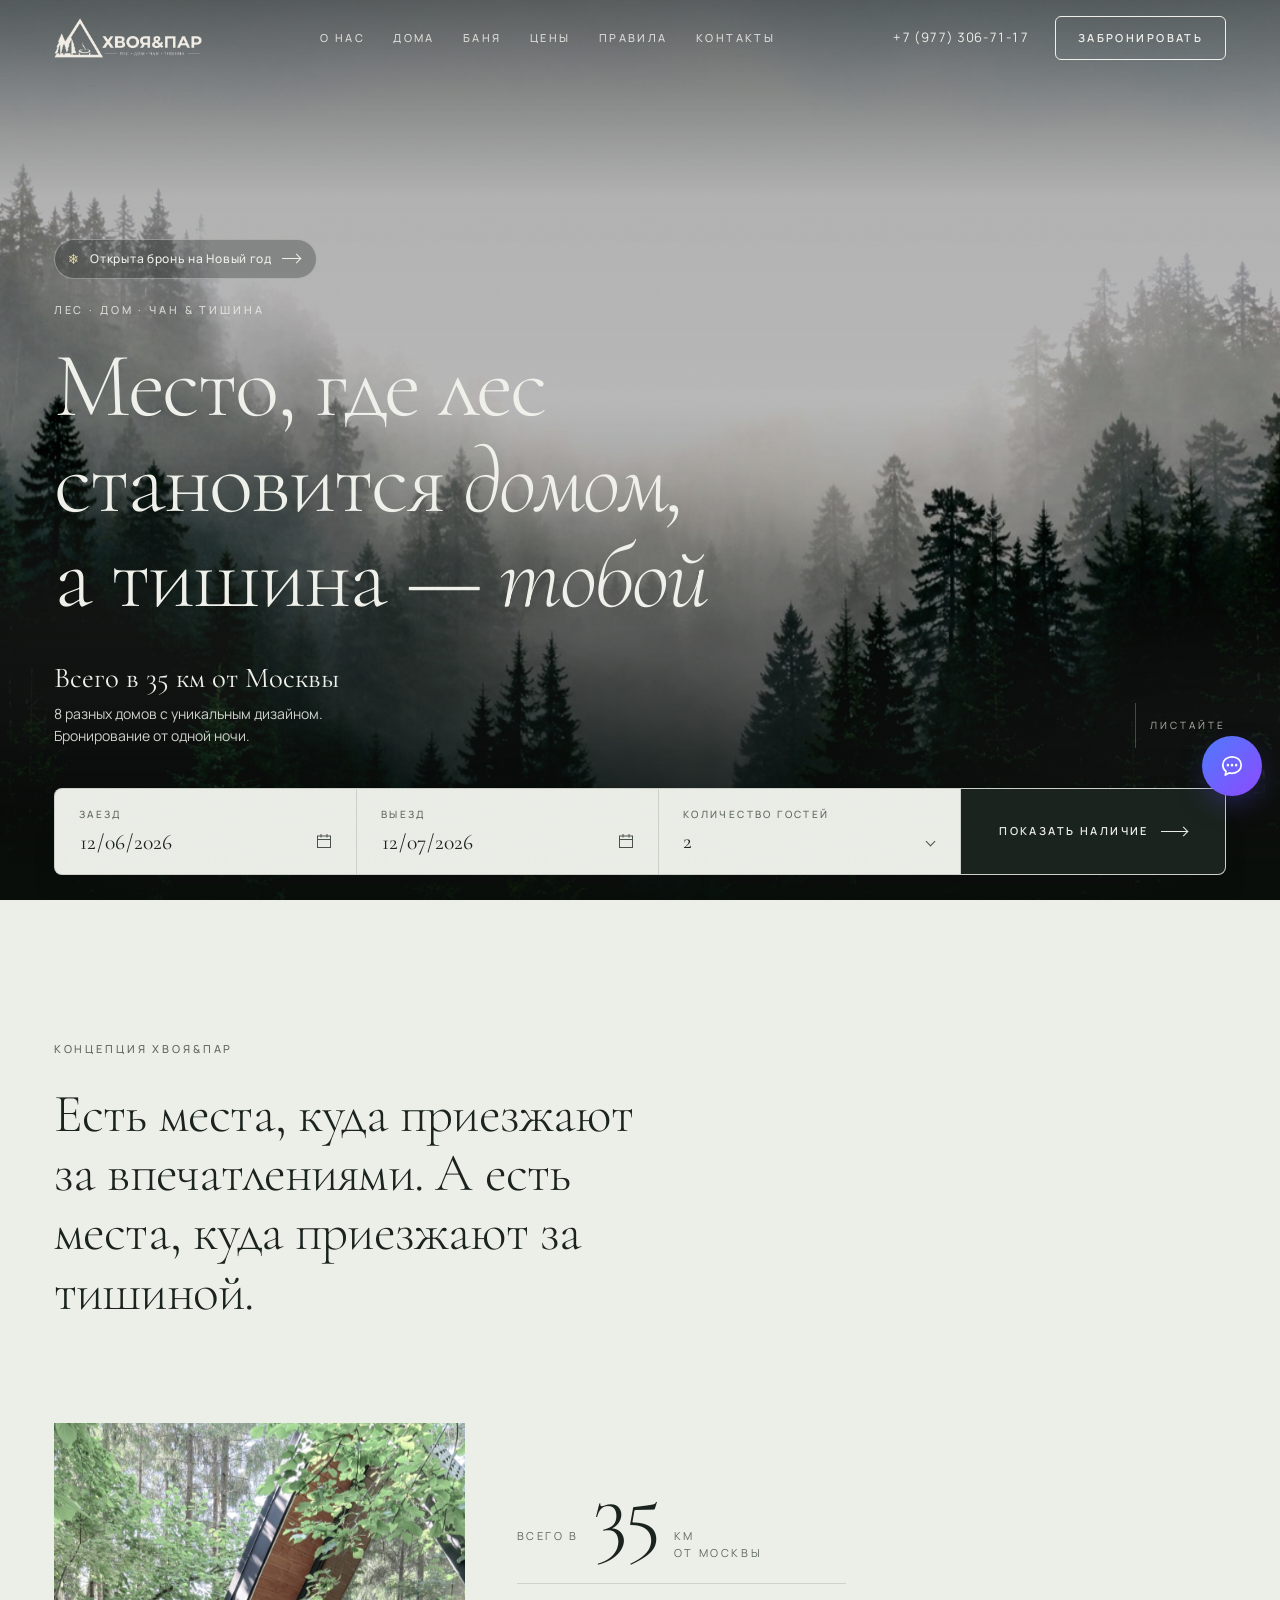
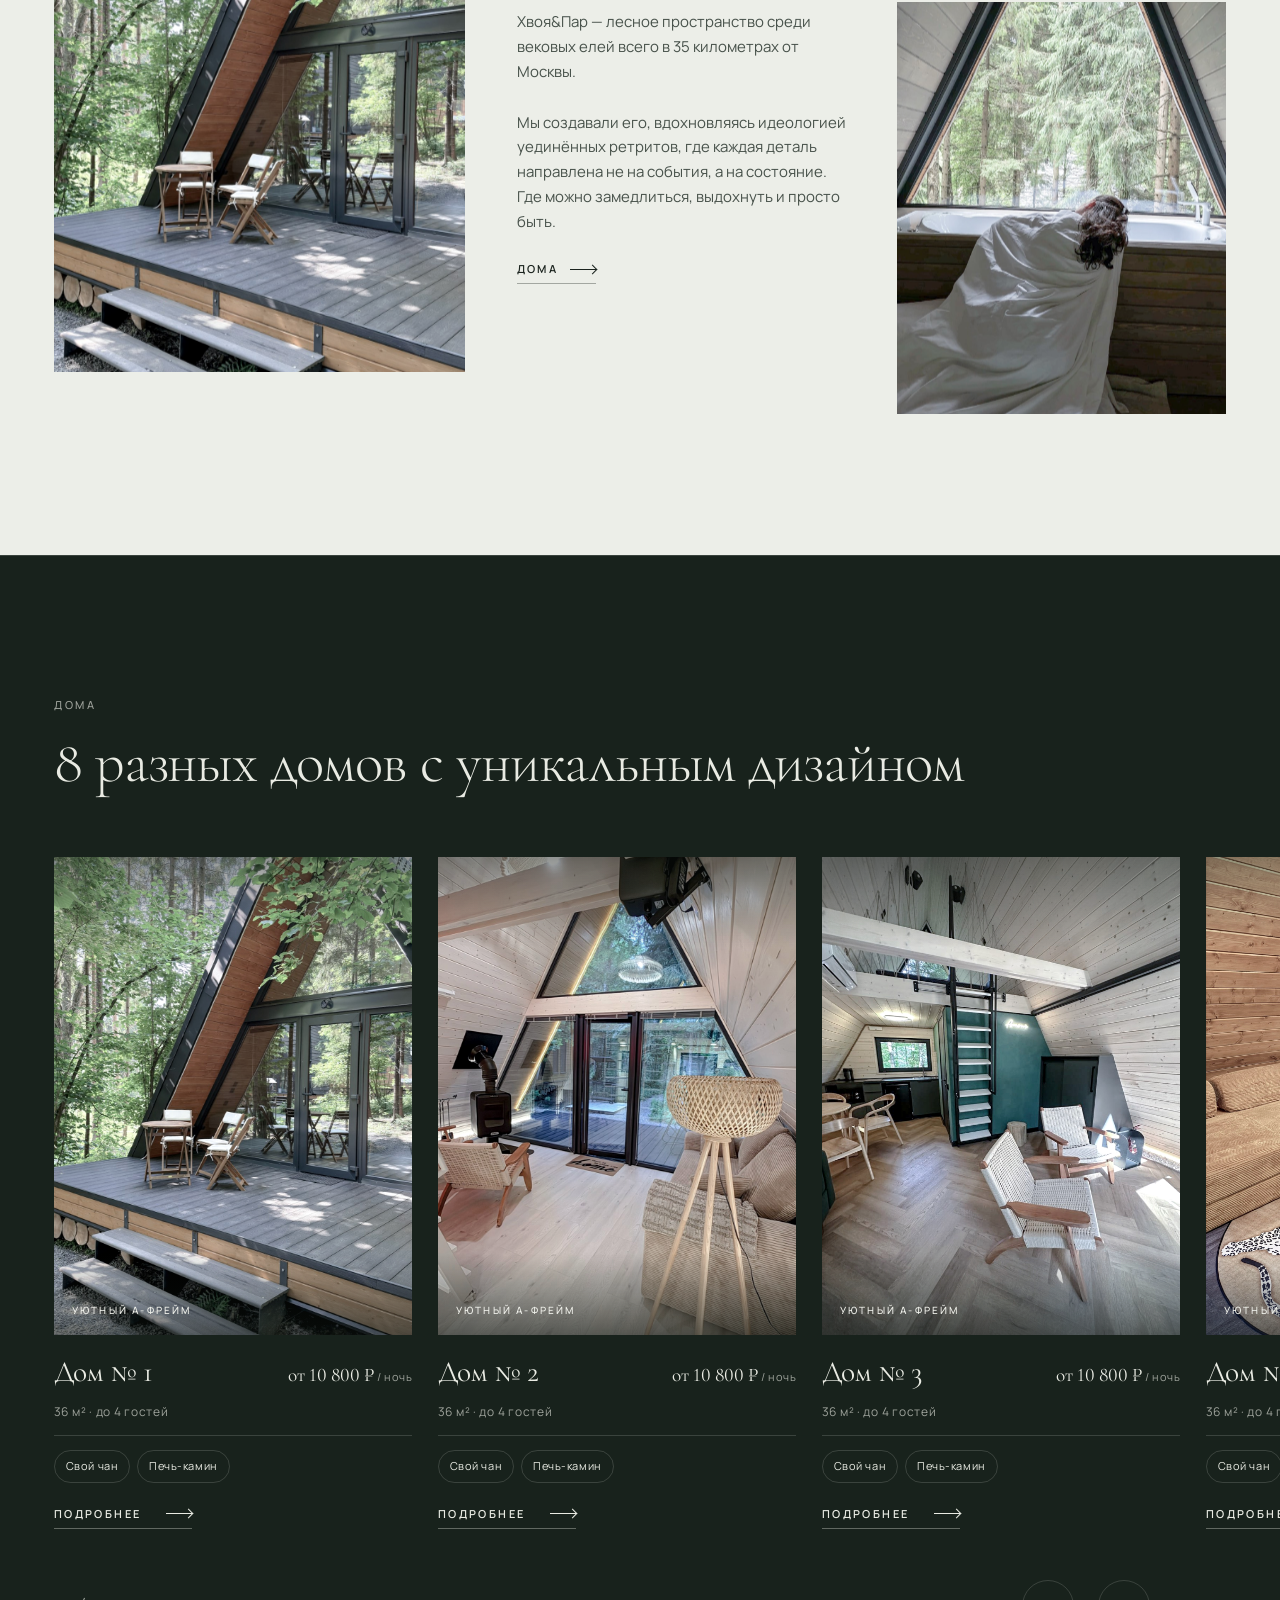
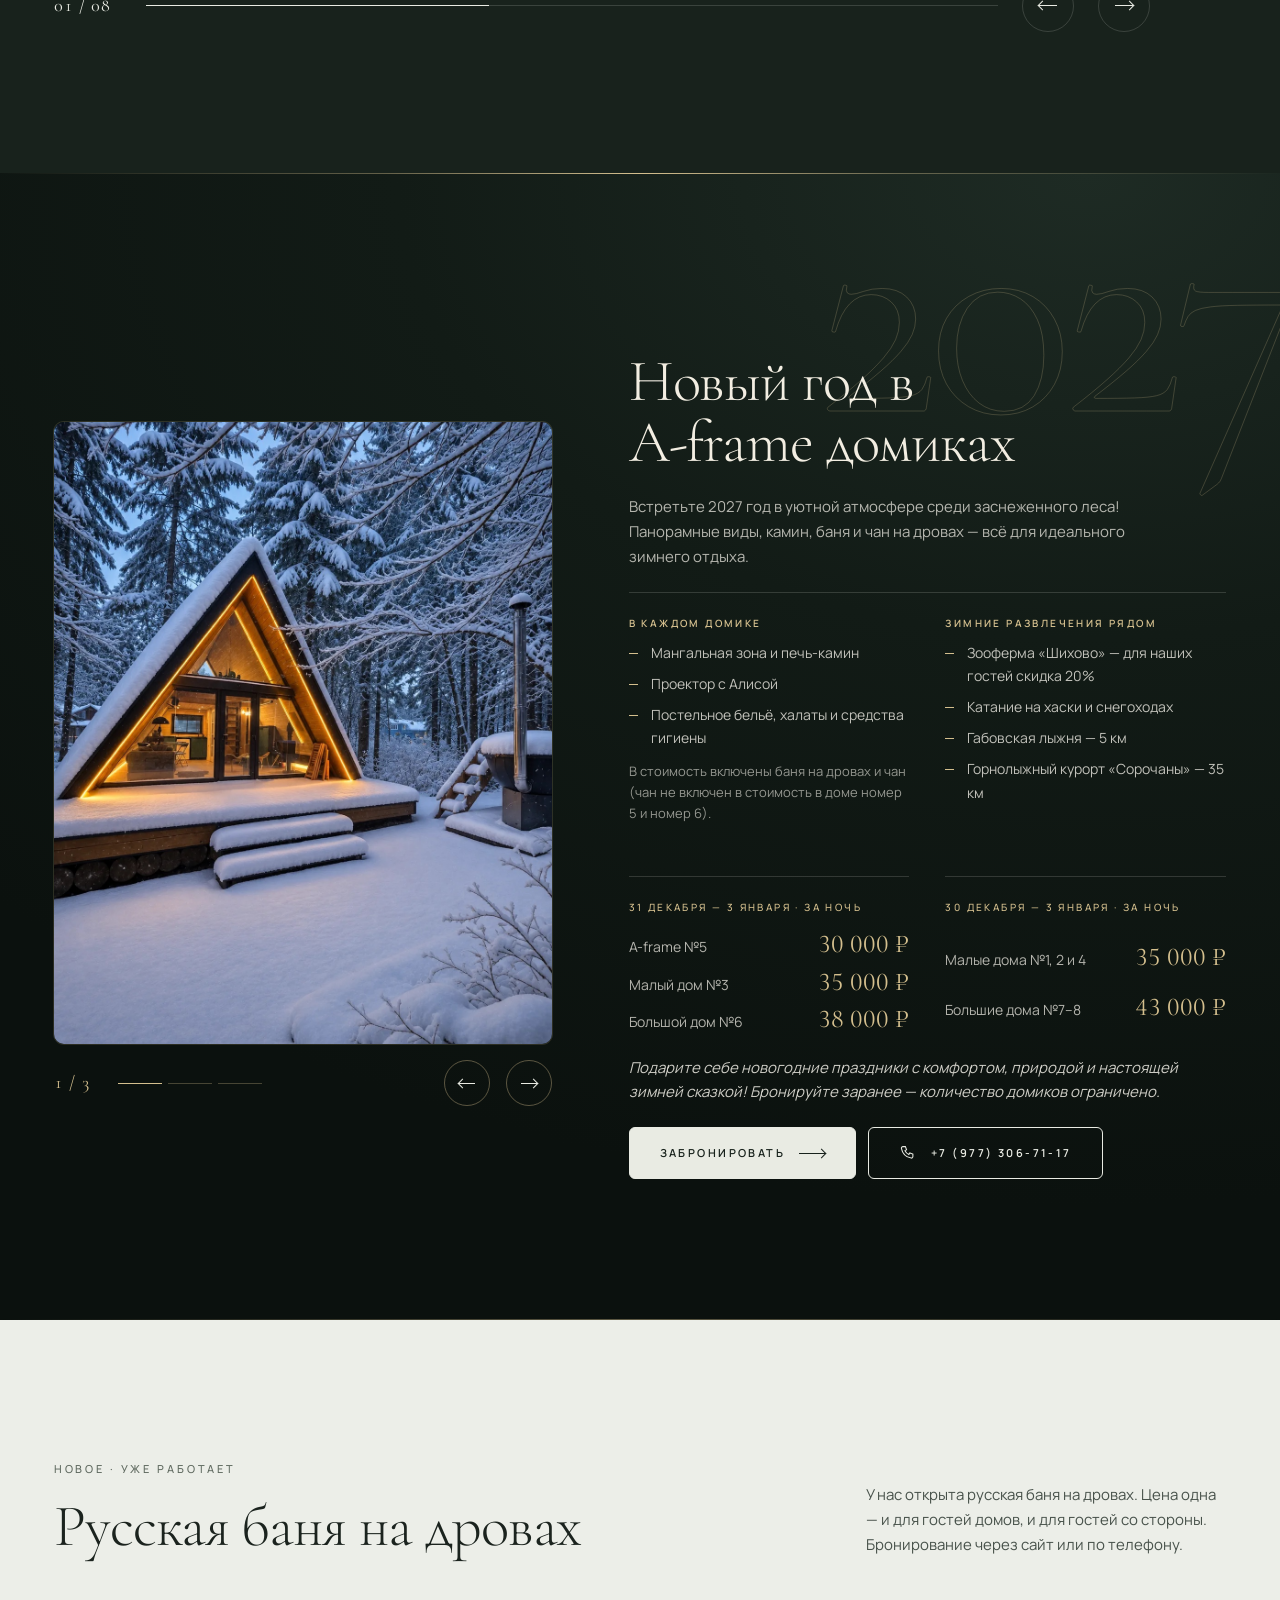
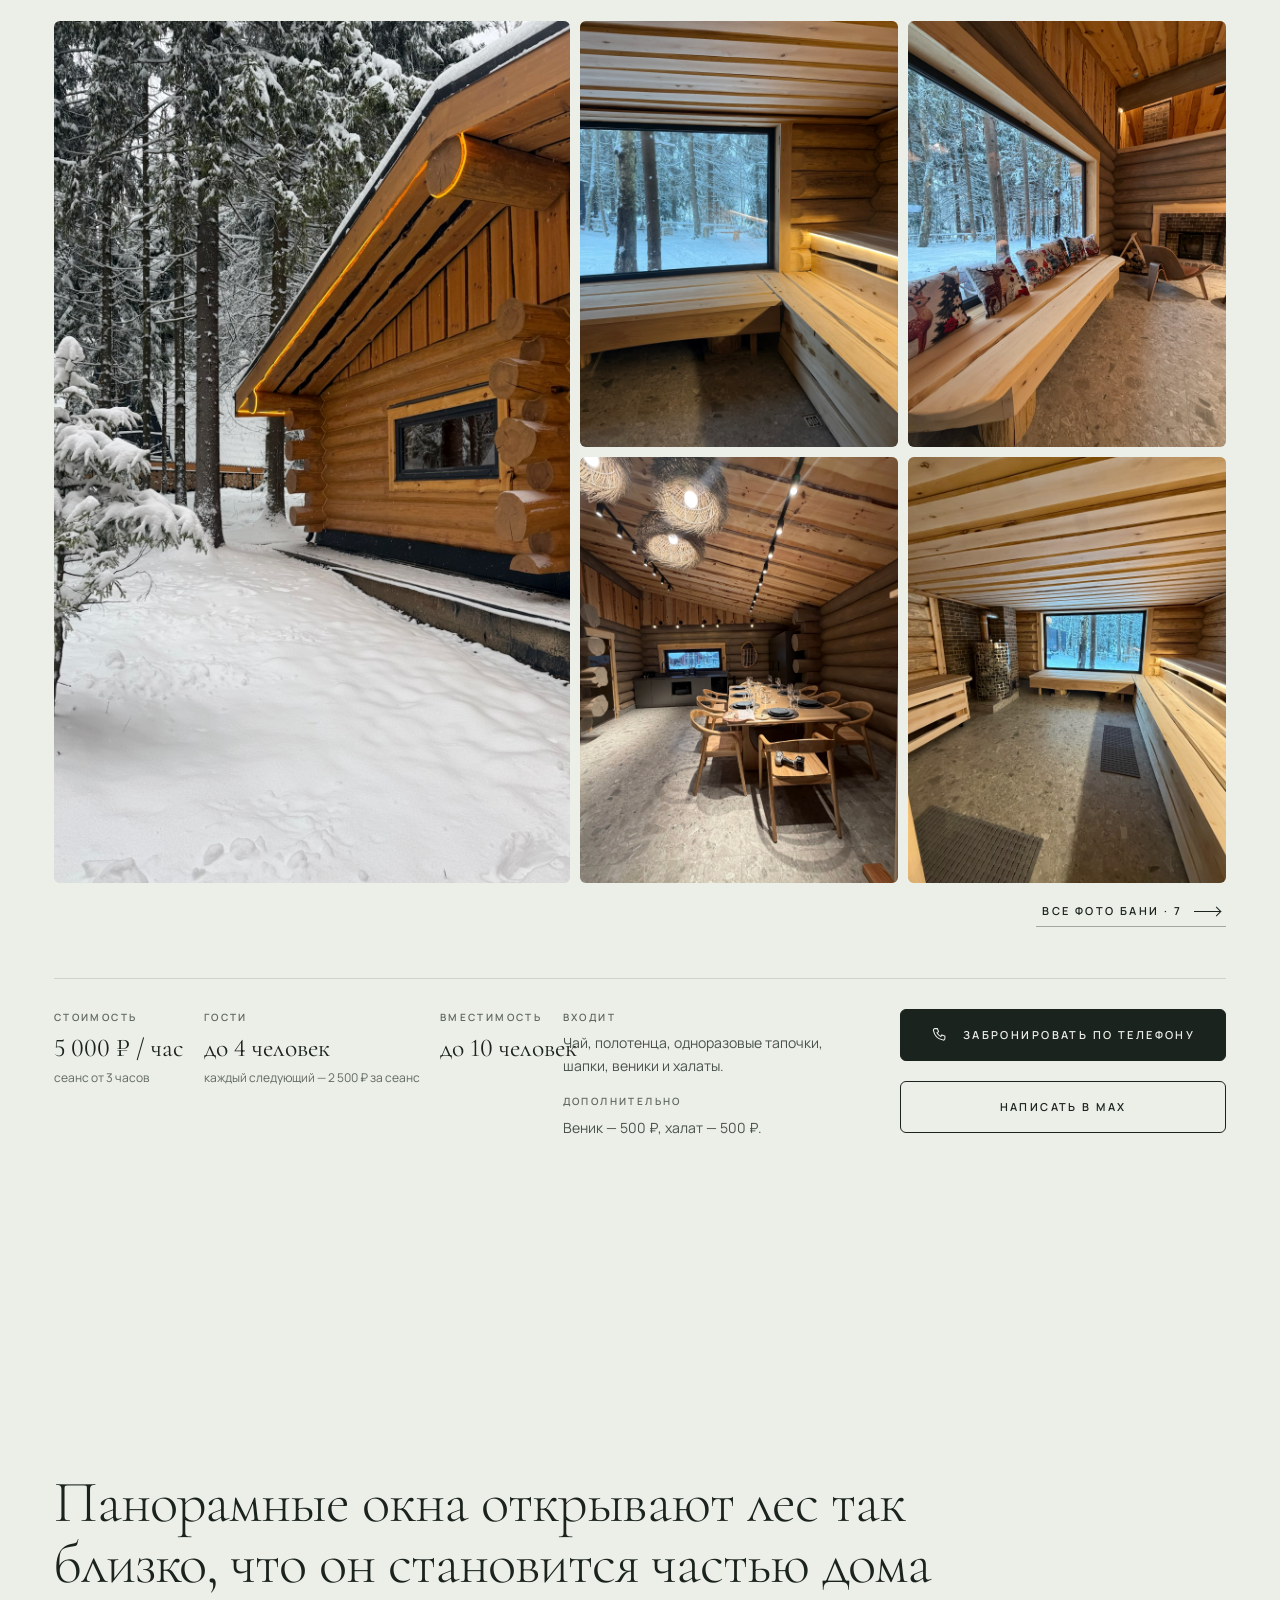
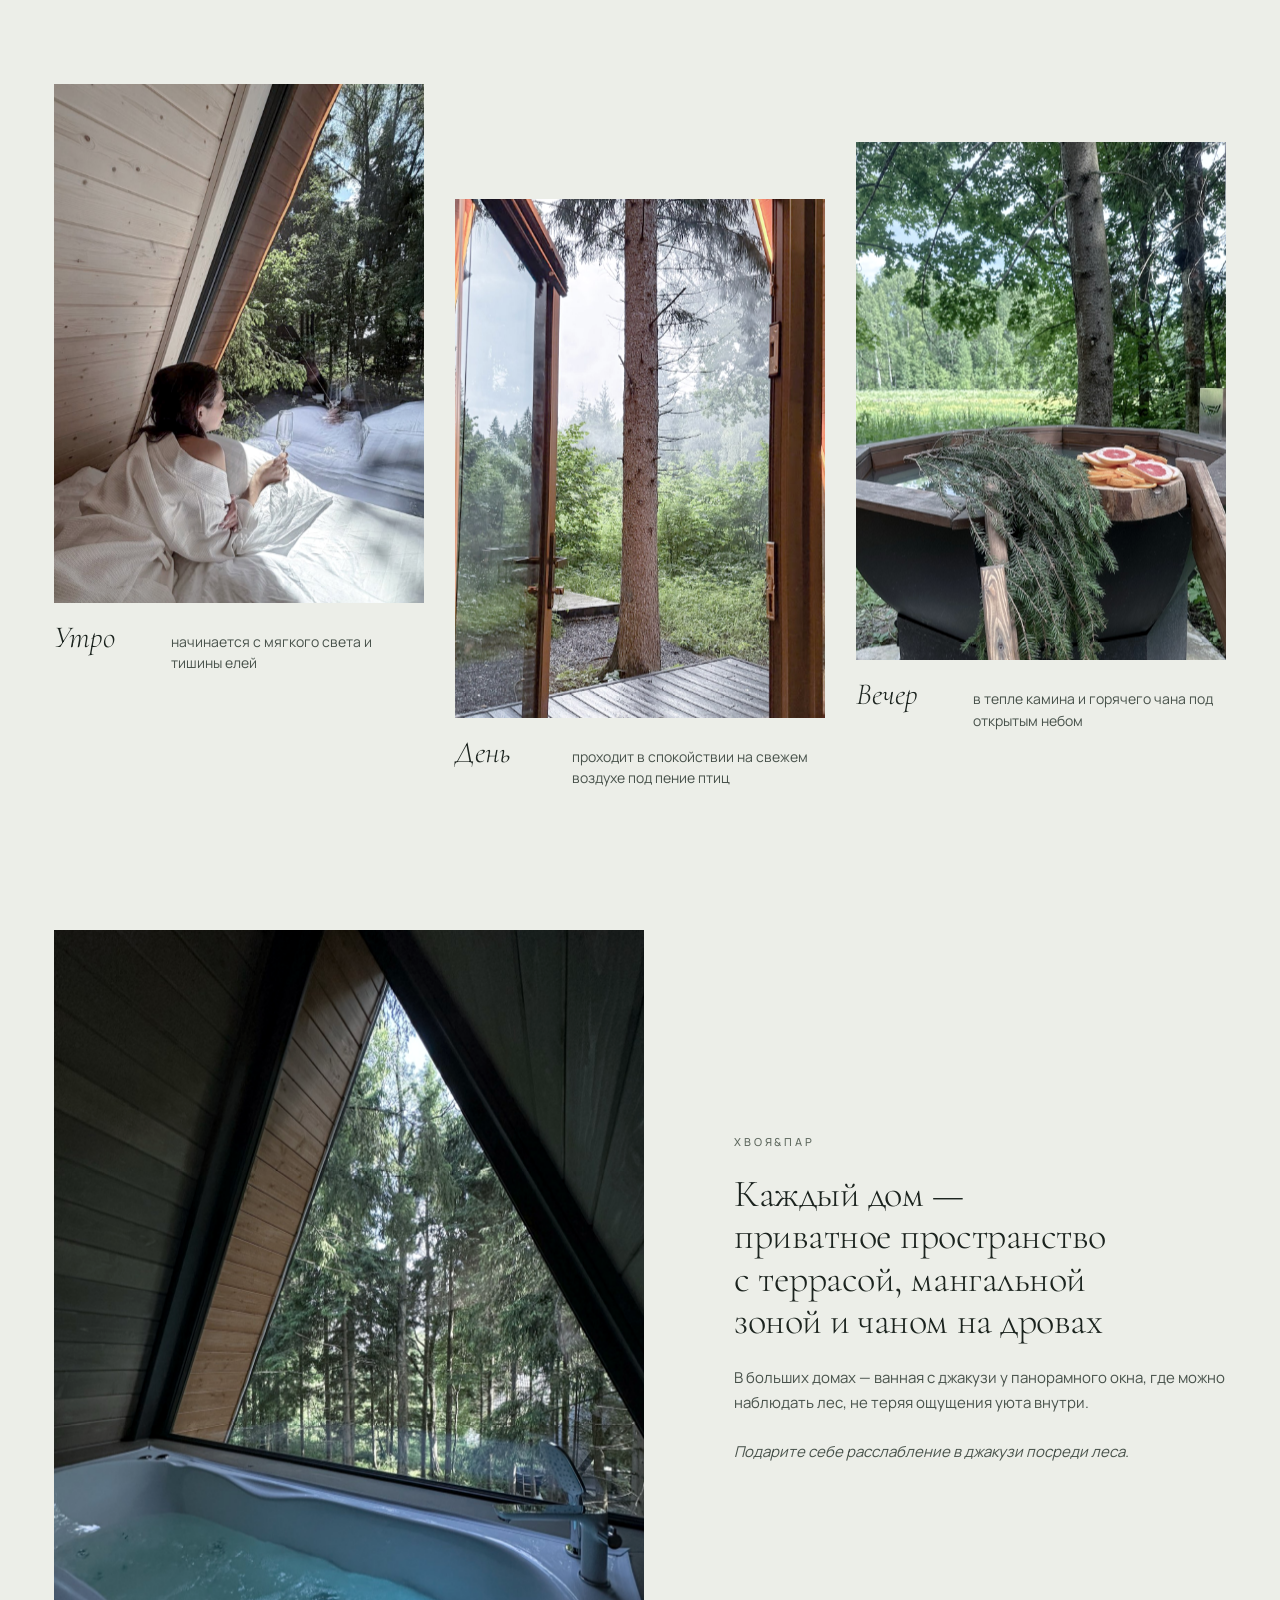
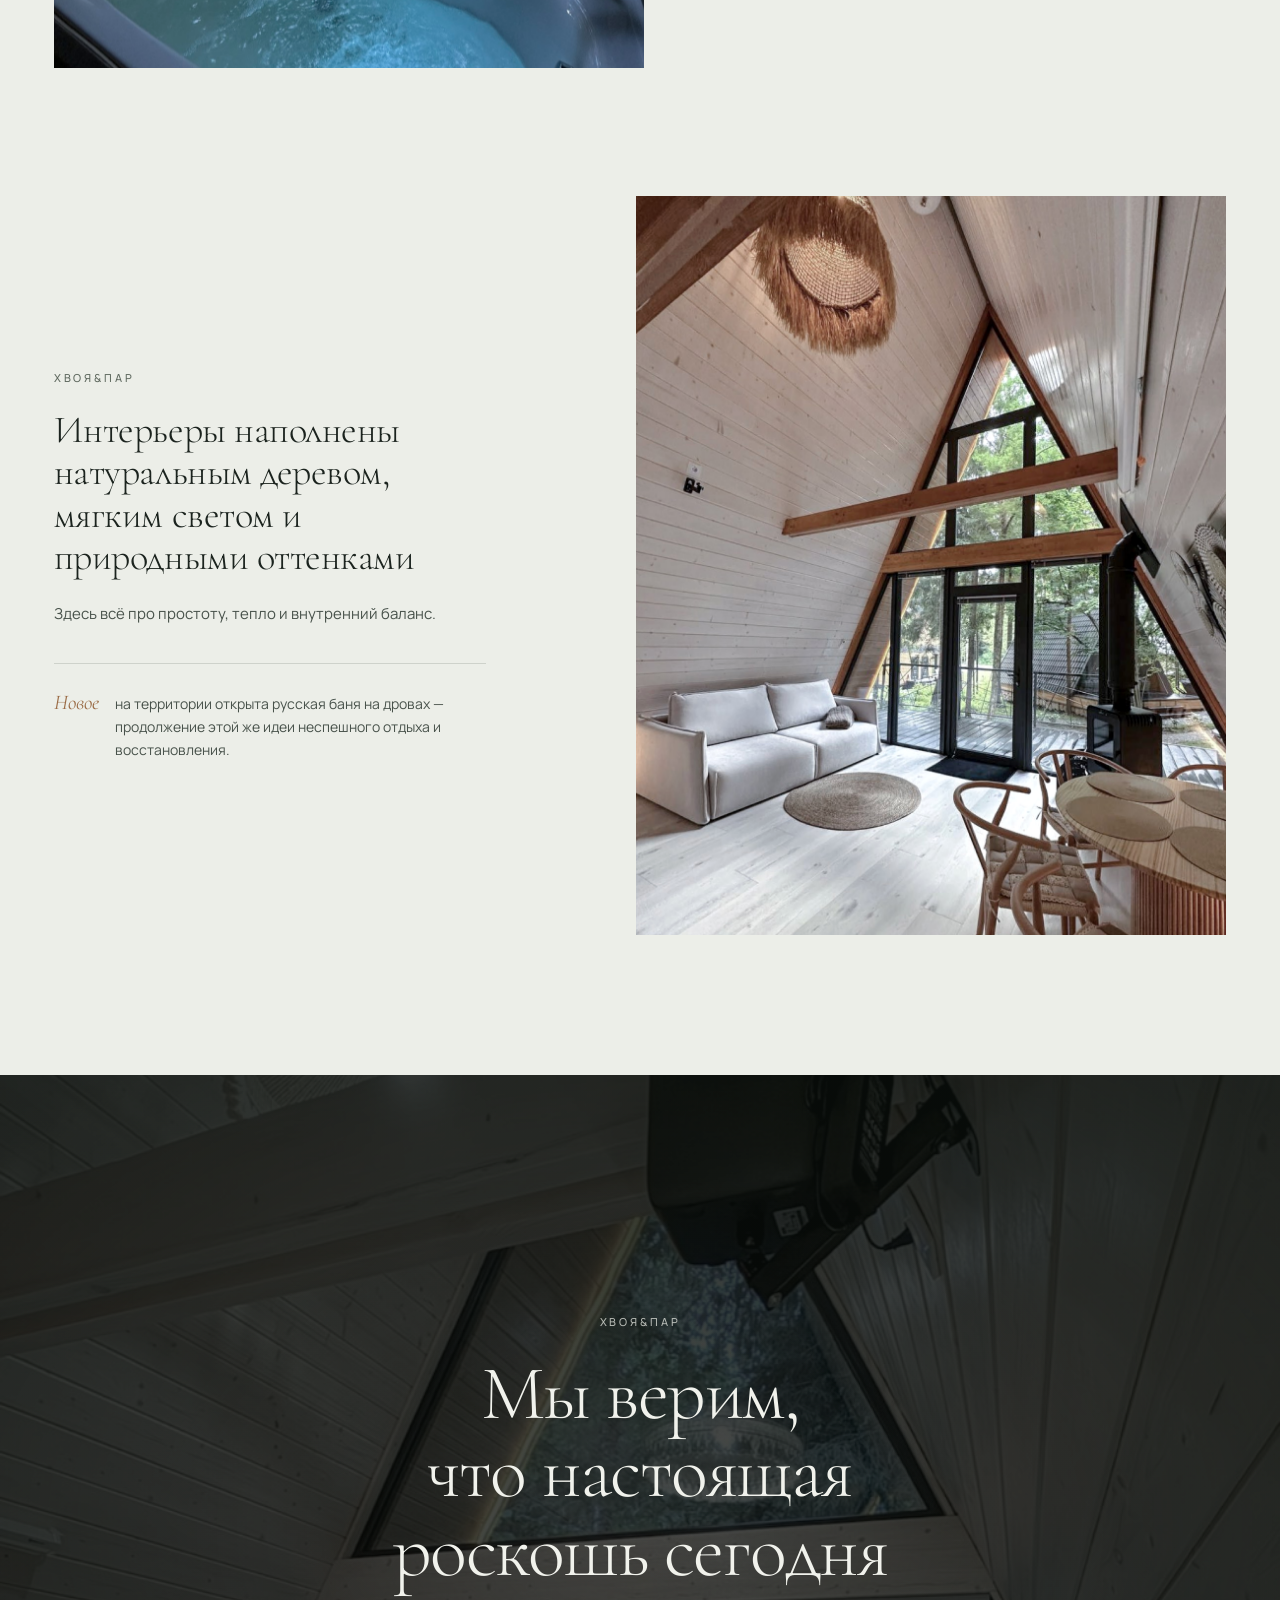
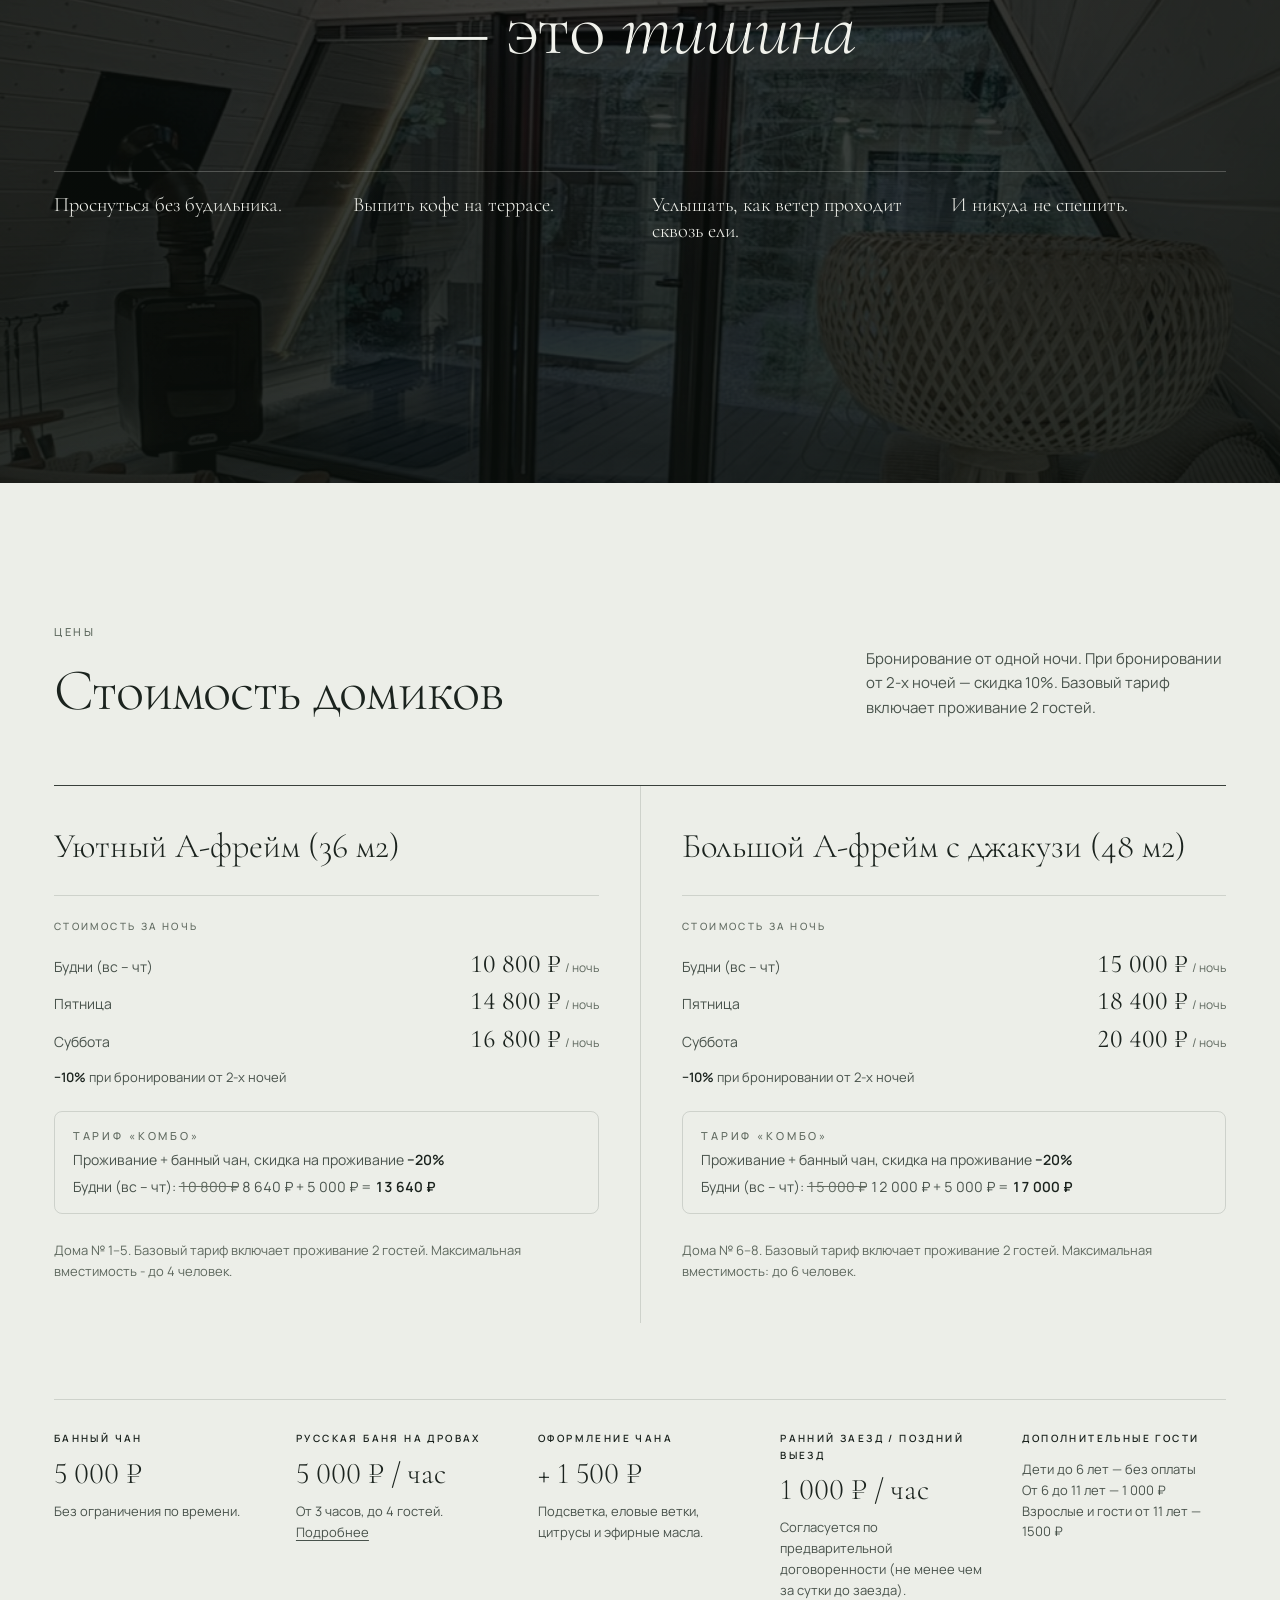
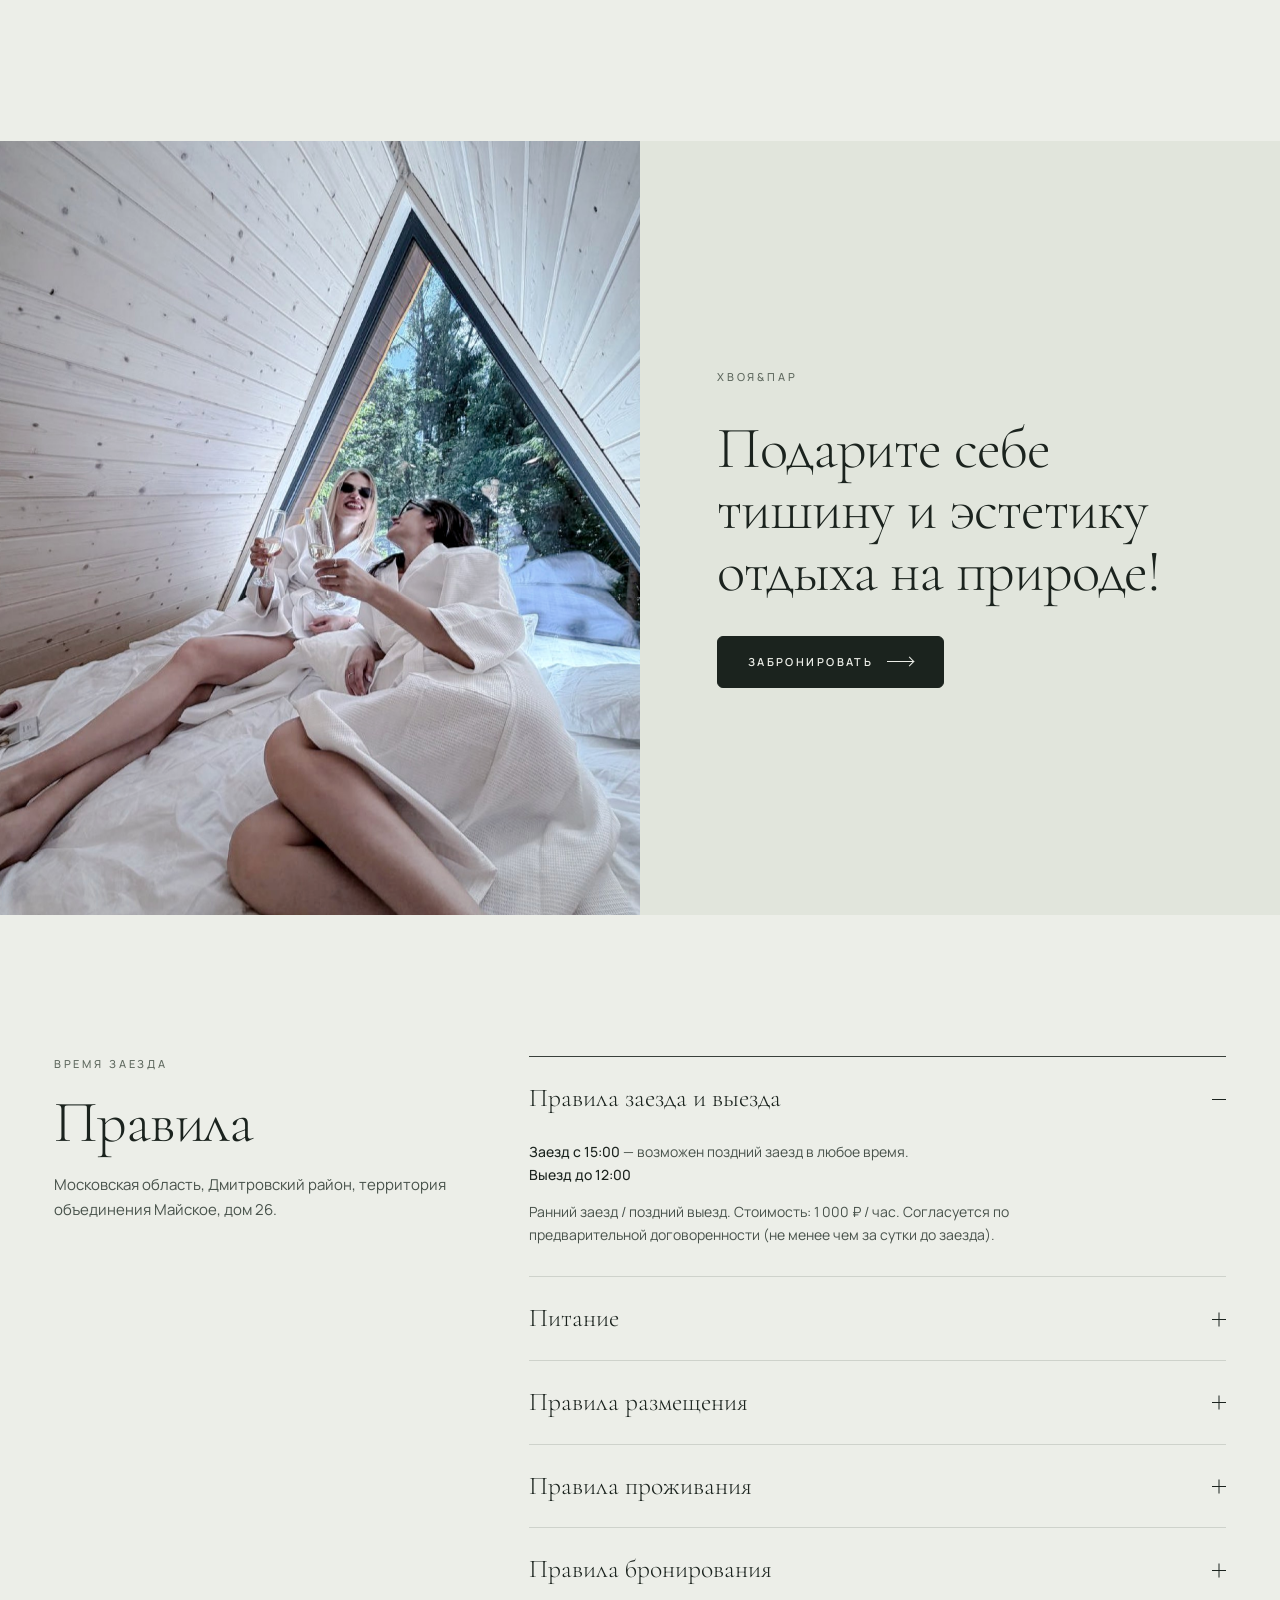
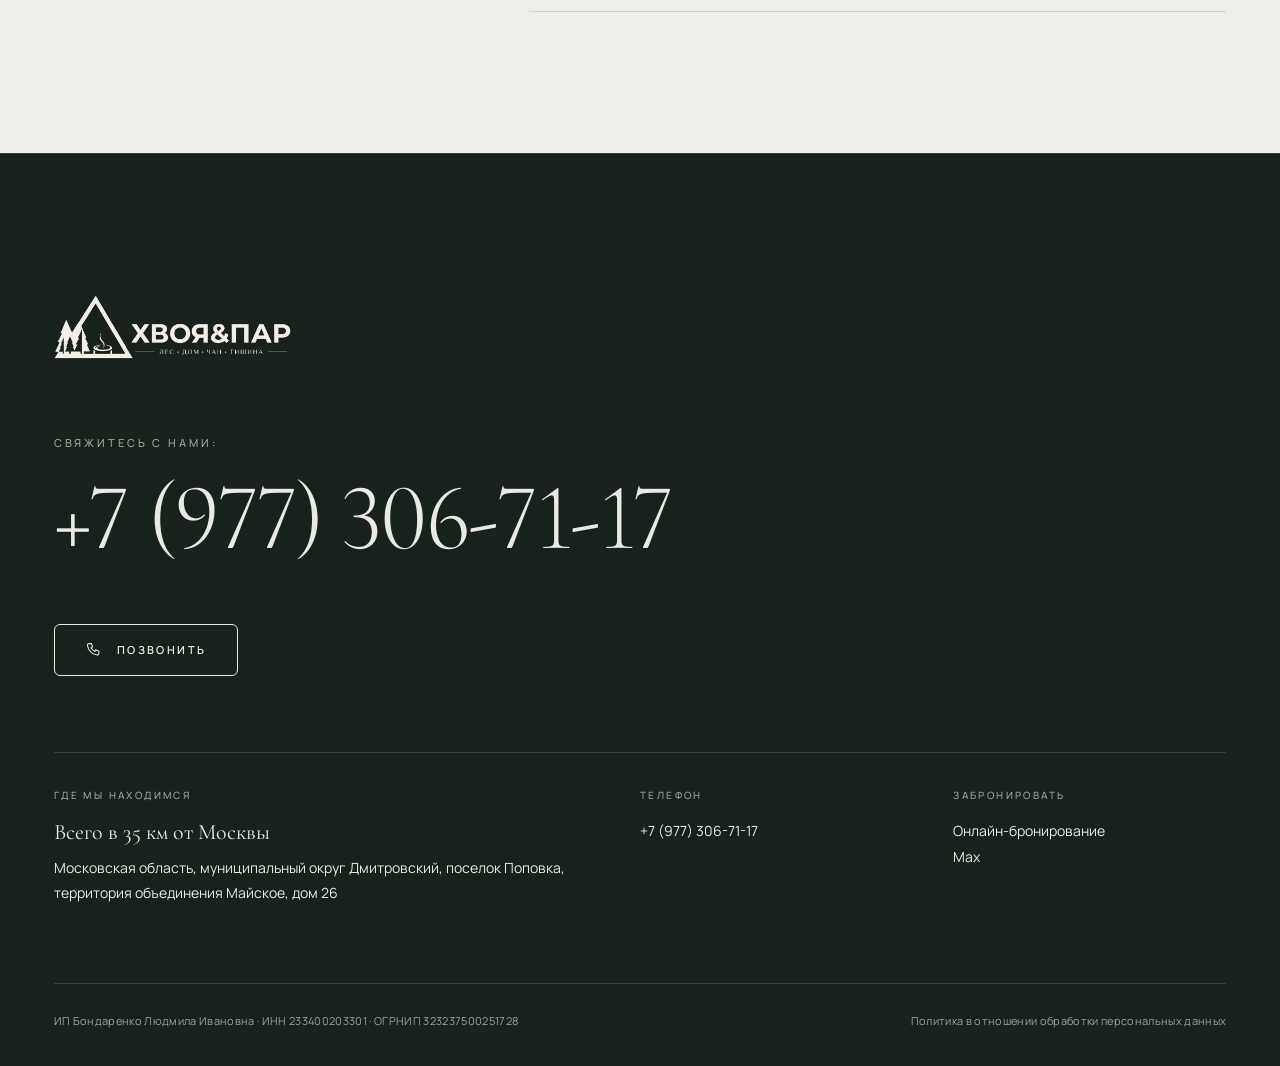
==== commit 3c786aad: "Раздел «Баня», кнопка Max выше Co-Authored-By: Claude Opus 5.5 <noreply@anthropic.com>" ====
--- a/index.html
+++ b/index.html
@@ -25,7 +25,7 @@
 <header class="hdr">
   <div class="wrap hdr__in">
     <a href="./" class="logo" aria-label="Хвоя&amp;Пар — на главную"><img class="lg-l" src="assets/logo-light.png" alt=""><img class="lg-g" src="assets/logo-green.png" alt=""></a>
-    <nav class="nav" aria-label="Разделы"><a href="#about">О нас</a><a href="#houses">Дома</a><a href="#cost">Цены</a><a href="#rules">Правила</a><a href="#contacts">Контакты</a></nav>
+    <nav class="nav" aria-label="Разделы"><a href="#about">О нас</a><a href="#houses">Дома</a><a href="#banya">Баня</a><a href="#cost">Цены</a><a href="#rules">Правила</a><a href="#contacts">Контакты</a></nav>
     <div class="hdr__r">
       <a class="hdr__tel tel" href="tel:+79773067117">+7 (977) 306-71-17</a>
       <a class="hdr__call" href="tel:+79773067117" aria-label="Позвонить +7 (977) 306-71-17"><svg viewBox="0 0 24 24" width="18" height="18" fill="none" stroke="currentColor" stroke-width="1.4" aria-hidden="true"><path d="M5.2 3.5h3.3l1.6 4.1-2.1 1.3a11 11 0 0 0 5.1 5.1l1.3-2.1 4.1 1.6v3.3a2 2 0 0 1-2.2 2A16.6 16.6 0 0 1 3.2 5.7a2 2 0 0 1 2-2.2z"/></svg></a>
@@ -36,7 +36,7 @@
 </header>
 <div class="mnav" id="mnav">
   <nav aria-label="Меню">
-    <a class="big" href="#about">О нас</a><a class="big" href="#houses">Дома</a><a class="big" href="#cost">Цены</a><a class="big" href="#rules">Правила</a><a class="big" href="#contacts">Контакты</a>
+    <a class="big" href="#about">О нас</a><a class="big" href="#houses">Дома</a><a class="big" href="#banya">Баня</a><a class="big" href="#cost">Цены</a><a class="big" href="#rules">Правила</a><a class="big" href="#contacts">Контакты</a>
     <span class="eyebrow" style="margin-top:28px;color:var(--on-deep-2)">Дома</span>
     <div class="mnav__houses"><a href="house-1">1</a><a href="house-2">2</a><a href="house-3">3</a><a href="house-4">4</a><a href="house-5">5</a><a href="house-6">6</a><a href="house-7">7</a><a href="house-8">8</a></div>
   </nav>
@@ -185,6 +185,32 @@
   </div>
 </section>
 
+<section class="sec banya" id="banya">
+  <div class="wrap">
+    <div class="head-row">
+      <div><span class="eyebrow rv">Новое · уже работает</span><h2 class="h-l rv d1">Русская баня на дровах</h2></div>
+      <p class="body rv d2">У нас открыта русская баня на дровах. Цена одна — и для гостей домов, и для гостей со стороны. Бронирование через сайт или по телефону.</p>
+    </div>
+    <div class="gal banya__gal"><button type="button" data-open="0" aria-label="Открыть фото бани 1 из 7"><img src="img/banya-1-fasad.jpg" alt="Сруб бани среди заснеженных елей" width="1350" height="1800" loading="lazy" decoding="async"></button><button type="button" data-open="1" aria-label="Открыть фото бани 2 из 7"><img src="img/banya-2-parnaya.jpg" alt="Парная с панорамным окном в лес" width="1350" height="1800" loading="lazy" decoding="async"></button><button type="button" data-open="2" aria-label="Открыть фото бани 3 из 7"><img src="img/banya-4-otdyh.jpg" alt="Комната отдыха с камином и окном в лес" width="1350" height="1800" loading="lazy" decoding="async"></button><button type="button" data-open="3" aria-label="Открыть фото бани 4 из 7"><img src="img/banya-5-zal.jpg" alt="Зал с большим столом" width="1350" height="1800" loading="lazy" decoding="async"></button><button type="button" data-open="4" aria-label="Открыть фото бани 5 из 7"><img src="img/banya-3-parnaya-pech.jpg" alt="Парная: печь на дровах и полки" width="1350" height="1800" loading="lazy" decoding="async"></button></div>
+    <div class="gal-row"><button type="button" class="gal__all link" data-open="0">Все фото бани · 7 <span class="arr"></span></button></div>
+    <div class="banya__info">
+      <dl class="banya__facts">
+        <div><dt>Стоимость</dt><dd>5&nbsp;000&nbsp;₽ / час<small>сеанс от 3&nbsp;часов</small></dd></div>
+        <div><dt>Гости</dt><dd>до 4&nbsp;человек<small>каждый следующий — 2&nbsp;500&nbsp;₽ за&nbsp;сеанс</small></dd></div>
+        <div><dt>Вместимость</dt><dd>до 10&nbsp;человек</dd></div>
+      </dl>
+      <div class="banya__incl">
+        <h4>Входит</h4><p>Чай, полотенца, одноразовые тапочки, шапки, веники и халаты.</p>
+        <h4>Дополнительно</h4><p>Веник — 500&nbsp;₽, халат — 500&nbsp;₽.</p>
+      </div>
+      <div class="banya__btns">
+        <a class="btn btn--cta" href="tel:+79773067117"><svg viewBox="0 0 24 24" width="18" height="18" fill="none" stroke="currentColor" stroke-width="1.4" aria-hidden="true"><path d="M5.2 3.5h3.3l1.6 4.1-2.1 1.3a11 11 0 0 0 5.1 5.1l1.3-2.1 4.1 1.6v3.3a2 2 0 0 1-2.2 2A16.6 16.6 0 0 1 3.2 5.7a2 2 0 0 1 2-2.2z"/></svg> Забронировать по телефону</a>
+        <a class="btn aside__call" href="https://max.ru/u/f9LHodD0cOKzyIzFpYZwMJrCbCx1cPTKP4Q4oBoiJArV7XLaEeMWTJxkPpw" target="_blank" rel="noopener">Написать в Max</a>
+      </div>
+    </div>
+  </div>
+</section>
+
 <section class="sec">
   <div class="wrap">
     <div class="concept__head">
@@ -218,7 +244,7 @@
         <span class="eyebrow rv">Хвоя&amp;Пар</span>
         <h3 class="h-m rv d1">Интерьеры наполнены натуральным деревом, мягким светом и природными оттенками</h3>
         <p class="body rv d2">Здесь всё про простоту, тепло и внутренний баланс.</p>
-        <div class="soon rv d3"><b>Скоро</b><span>на территории появятся две бани и хаммам — продолжение этой же идеи неспешного отдыха и восстановления.</span></div>
+        <a class="soon rv d3" href="#banya"><b>Новое</b><span>на территории открыта русская баня на дровах — продолжение этой же идеи неспешного отдыха и восстановления.</span></a>
       </div>
     </div>
   </div>
@@ -254,6 +280,7 @@
     </div>
     <div class="extras">
   <div class="rv"><h4>Банный чан</h4><div class="v">5 000 ₽</div><p>Без ограничения по времени.</p></div>
+  <div class="rv"><h4>Русская баня на дровах</h4><div class="v">5 000 ₽ / час</div><p>От 3 часов, до 4 гостей. <a class="u" href="#banya">Подробнее</a></p></div>
   <div class="rv d1"><h4>Оформление чана</h4><div class="v">+ 1 500 ₽</div><p>Подсветка, еловые ветки, цитрусы и эфирные масла.</p></div>
   <div class="rv d2"><h4>Ранний заезд / поздний выезд</h4><div class="v">1 000 ₽ / час</div><p>Согласуется по предварительной договоренности (не менее чем за сутки до заезда).</p></div>
   <div class="rv d3"><h4>Дополнительные гости</h4><p>Дети до 6 лет — без оплаты<br>От 6 до 11 лет — 1 000 ₽<br>Взрослые и гости от 11 лет — 1500 ₽</p></div>
@@ -326,6 +353,11 @@
   </div>
 </section>
 </main>
+<div class="lb" role="dialog" aria-modal="true" aria-label="Фотографии бани" aria-hidden="true" data-imgs='["img/banya-1-fasad.jpg", "img/banya-2-parnaya.jpg", "img/banya-4-otdyh.jpg", "img/banya-5-zal.jpg", "img/banya-3-parnaya-pech.jpg", "img/banya-6-moechnaya.jpg", "img/banya-7-polotenca.jpg"]'>
+  <div class="lb__top"><span class="lb__count">1 / 7</span><button class="lb__x" type="button" aria-label="Закрыть">×</button></div>
+  <div class="lb__stage"><img src="img/banya-1-fasad.jpg" alt="Баня"><button class="lb__nav lb__prev" type="button" aria-label="Предыдущее фото"><span class="arr"></span></button><button class="lb__nav lb__next" type="button" aria-label="Следующее фото"><span class="arr"></span></button></div>
+  <div class="lb__strip"></div>
+</div>
 <footer class="foot on-deep" id="contacts">
   <div class="wrap">
     <div class="foot__logo"><img src="assets/logo-light.png" alt="Хвоя&amp;Пар" loading="lazy"></div>
--- a/style.css
+++ b/style.css
@@ -637,7 +637,7 @@
 @media (max-width:600px){.doc__tbl{grid-template-columns:1fr}.doc__tbl dt{border-bottom:0;padding-bottom:2px}}
 
 /* =========================== КНОПКА MAX =========================== */
-.fab-max{--mx1:#4F7BFF;--mx2:#8E4BFF;position:fixed;right:max(18px,env(safe-area-inset-right));bottom:calc(64px + env(safe-area-inset-bottom,0px));z-index:45;display:flex;align-items:center;gap:0;height:60px;padding:0;border-radius:999px;color:#fff;background:linear-gradient(135deg,var(--mx1),var(--mx2));box-shadow:0 10px 30px -8px rgba(80,70,220,.55),0 2px 6px rgba(0,0,0,.18);transition:bottom .45s cubic-bezier(.2,.7,.2,1),transform .3s,box-shadow .3s;-webkit-tap-highlight-color:transparent}
+.fab-max{--mx1:#4F7BFF;--mx2:#8E4BFF;position:fixed;right:max(18px,env(safe-area-inset-right));bottom:calc(104px + env(safe-area-inset-bottom,0px));z-index:45;display:flex;align-items:center;gap:0;height:60px;padding:0;border-radius:999px;color:#fff;background:linear-gradient(135deg,var(--mx1),var(--mx2));box-shadow:0 10px 30px -8px rgba(80,70,220,.55),0 2px 6px rgba(0,0,0,.18);transition:bottom .45s cubic-bezier(.2,.7,.2,1),transform .3s,box-shadow .3s;-webkit-tap-highlight-color:transparent}
 .fab-max__i{position:relative;display:grid;place-items:center;width:60px;height:60px;flex:0 0 60px;border-radius:50%}
 .fab-max__i::before,.fab-max__i::after{content:"";position:absolute;inset:0;border-radius:50%;border:2px solid var(--mx1);opacity:0;animation:fabPulse 2.8s cubic-bezier(.2,.6,.3,1) infinite;pointer-events:none}
 .fab-max__i::after{animation-delay:1.4s;border-color:var(--mx2)}
@@ -649,7 +649,7 @@
 @keyframes fabPulse{0%{transform:scale(1);opacity:.75}100%{transform:scale(1.75);opacity:0}}
 @keyframes fabNudge{0%,84%,100%{transform:rotate(0)}87%{transform:rotate(-12deg)}90%{transform:rotate(10deg)}93%{transform:rotate(-6deg)}96%{transform:rotate(3deg)}}
 @media (max-width:860px){.fab-max{height:54px;right:max(14px,env(safe-area-inset-right))}.fab-max__i{width:54px;height:54px;flex-basis:54px}
-  .dock-on .fab-max{bottom:calc(112px + env(safe-area-inset-bottom,0px))}}
+  .dock-on .fab-max{bottom:calc(140px + env(safe-area-inset-bottom,0px))}}
 @media (prefers-reduced-motion:reduce){.fab-max__i::before,.fab-max__i::after,.fab-max__i svg{animation:none}}
 .menu-open .fab-max{opacity:0;pointer-events:none}
 @media print{.fab-max{display:none}}
@@ -665,3 +665,26 @@
 .card .link{margin-top:auto;padding-top:22px;align-self:flex-start}
 @media (min-width:861px){.track-ui{padding-right:calc(var(--gr) + 76px)}}
 .card__tags li.no{border-style:dashed;color:var(--on-deep-2)}
+
+/* =========================== БАНЯ =========================== */
+a.soon{color:var(--fg-2);text-decoration:none}
+a.soon:hover span{text-decoration:underline;text-underline-offset:3px}
+.extras{grid-template-columns:repeat(auto-fit,minmax(min(100%,190px),1fr))}
+.extras a.u{color:inherit}
+.banya__gal button img{filter:saturate(.9) contrast(1.03)}
+.banya__info{display:grid;grid-template-columns:minmax(0,1.25fr) minmax(0,1fr) auto;gap:28px clamp(28px,4vw,64px);align-items:start;margin-top:clamp(36px,4vw,56px);padding-top:30px;border-top:1px solid var(--line)}
+.banya__facts{display:grid;grid-template-columns:repeat(3,minmax(0,1fr));gap:20px;margin:0}
+.banya__facts > div{display:flex;flex-direction:column;gap:8px;min-width:0}
+.banya__facts dt{font-size:10px;font-weight:600;letter-spacing:.24em;text-transform:uppercase;color:var(--mute)}
+.banya__facts dd{margin:0;font-family:var(--serif);font-size:clamp(22px,2vw,28px);line-height:1.15;font-variant-numeric:lining-nums}
+.banya__facts small{display:block;margin-top:6px;font-family:var(--sans);font-size:12px;line-height:1.5;color:var(--mute)}
+.banya__incl h4{font-size:10px;font-weight:600;letter-spacing:.24em;text-transform:uppercase;color:var(--mute);margin:0 0 6px}
+.banya__incl p{font-size:14px;color:var(--fg-2);margin:0 0 16px}
+.banya__btns{display:flex;flex-direction:column;gap:10px;min-width:260px}
+.banya__btns .btn{justify-content:center}
+@media (max-width:1100px){.banya__info{grid-template-columns:1fr 1fr}.banya__btns{grid-column:1/-1;flex-direction:row;flex-wrap:wrap;min-width:0}}
+@media (max-width:760px){.banya__info{grid-template-columns:1fr}.banya__facts{grid-template-columns:1fr 1fr}.banya__btns{flex-direction:column}}
+.banya__info{grid-template-columns:minmax(0,1.6fr) minmax(0,1fr) auto}
+.banya__facts{grid-template-columns:repeat(3,minmax(max-content,1fr))}
+@media (max-width:1100px){.banya__info{grid-template-columns:1fr 1fr}.banya__facts{grid-column:1/-1}}
+@media (max-width:760px){.banya__info{grid-template-columns:1fr}.banya__facts{grid-template-columns:1fr 1fr}}
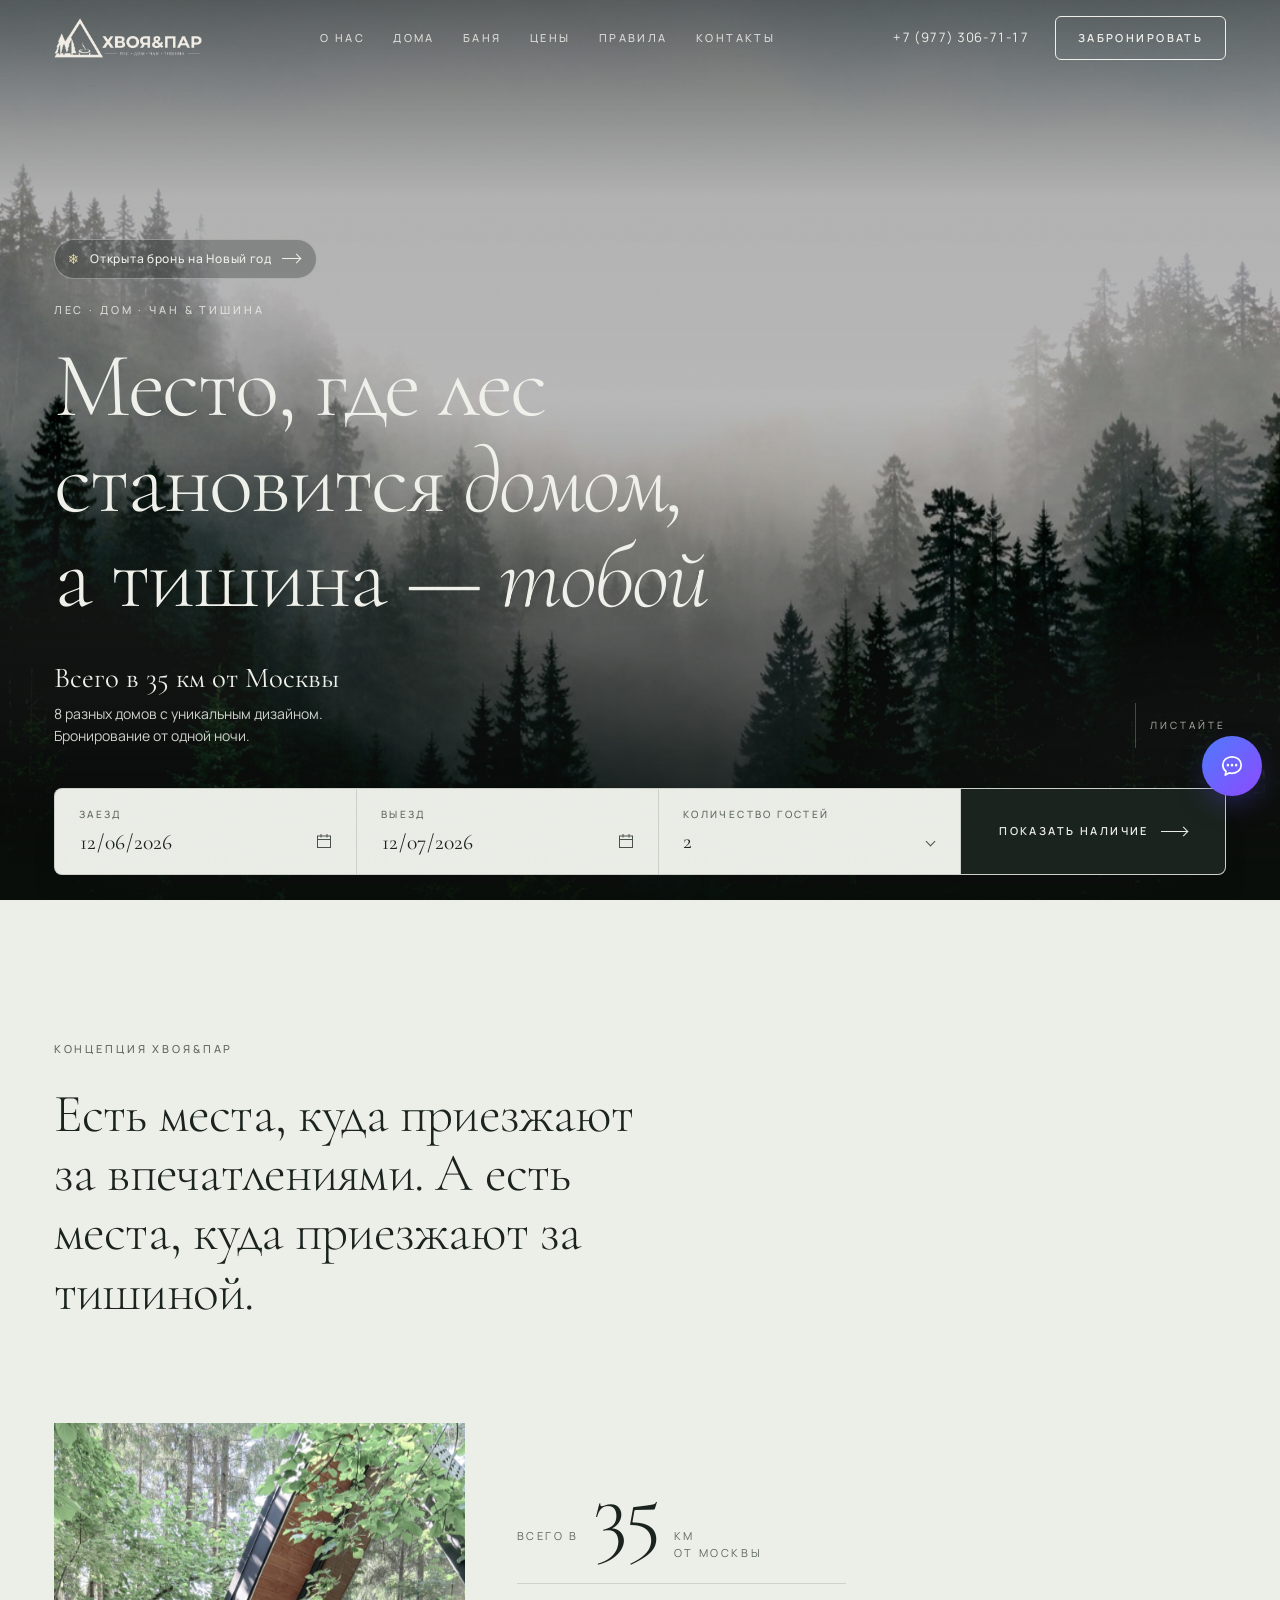
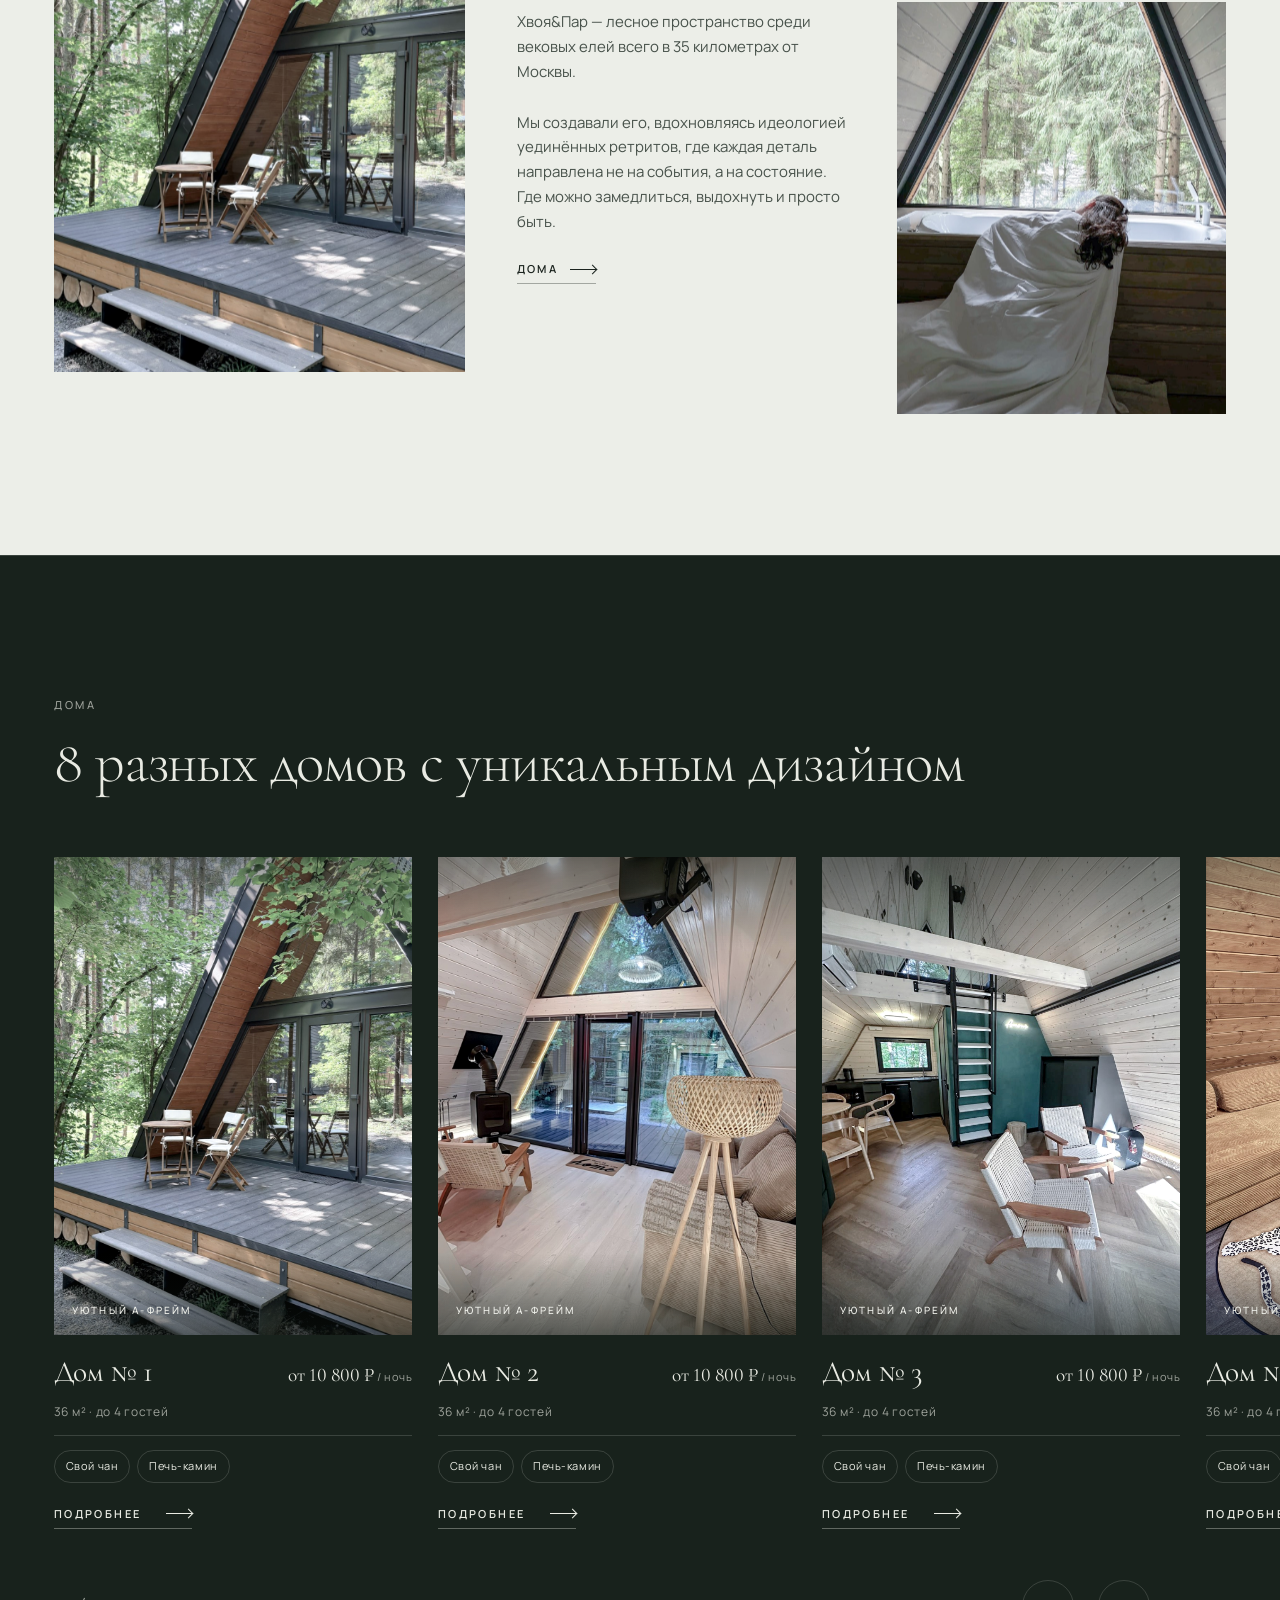
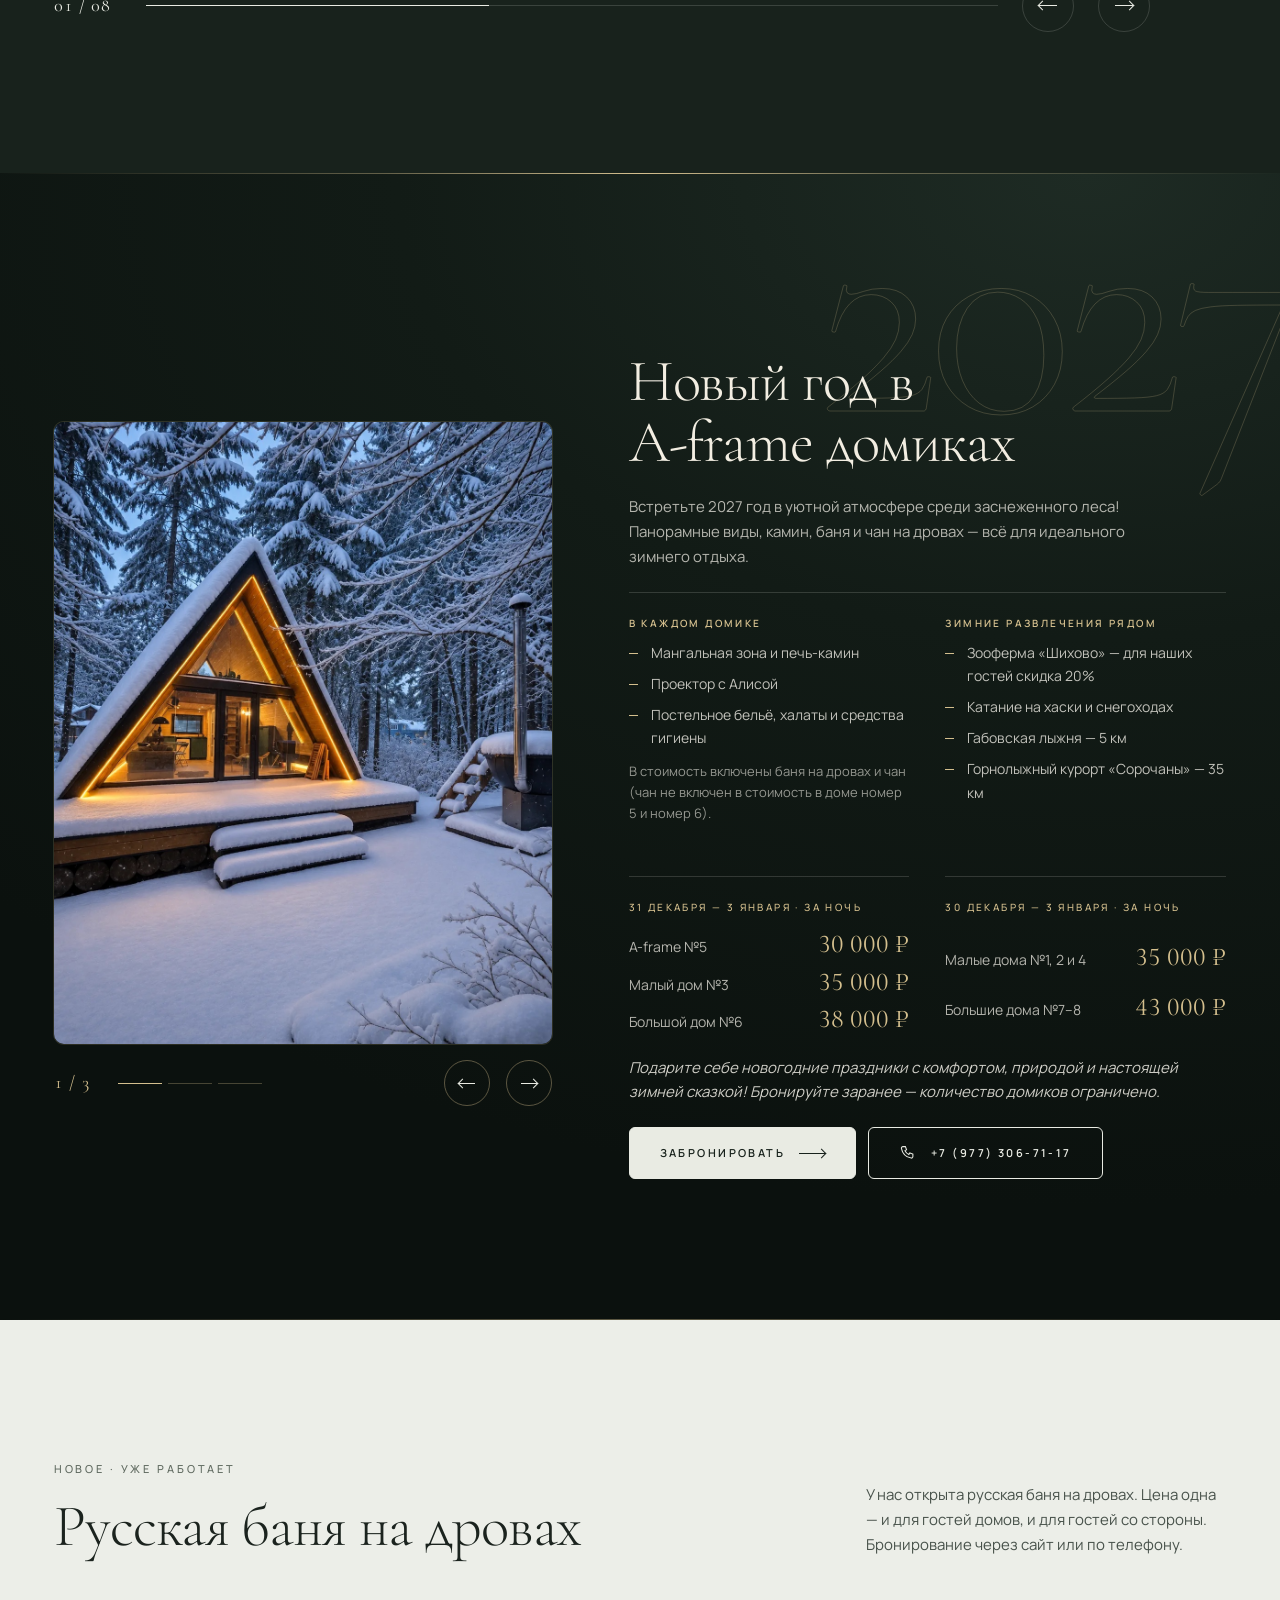
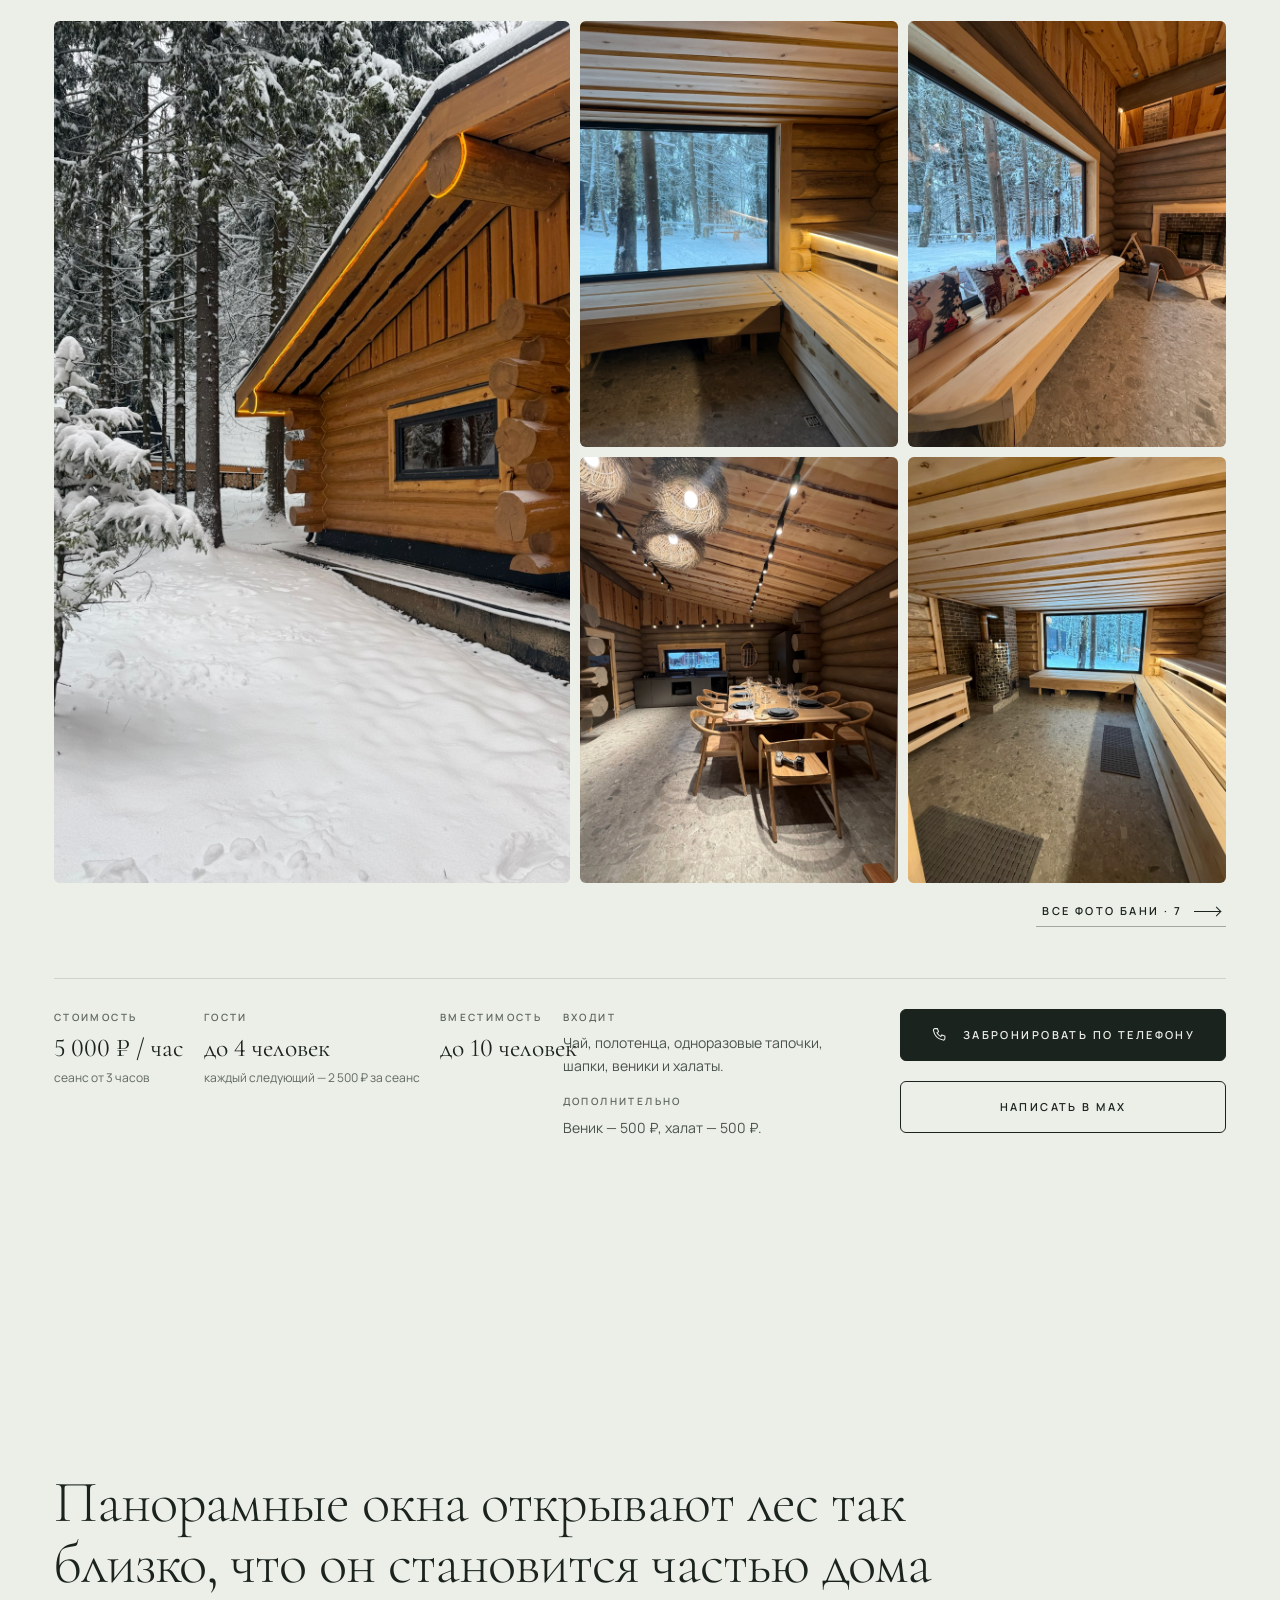
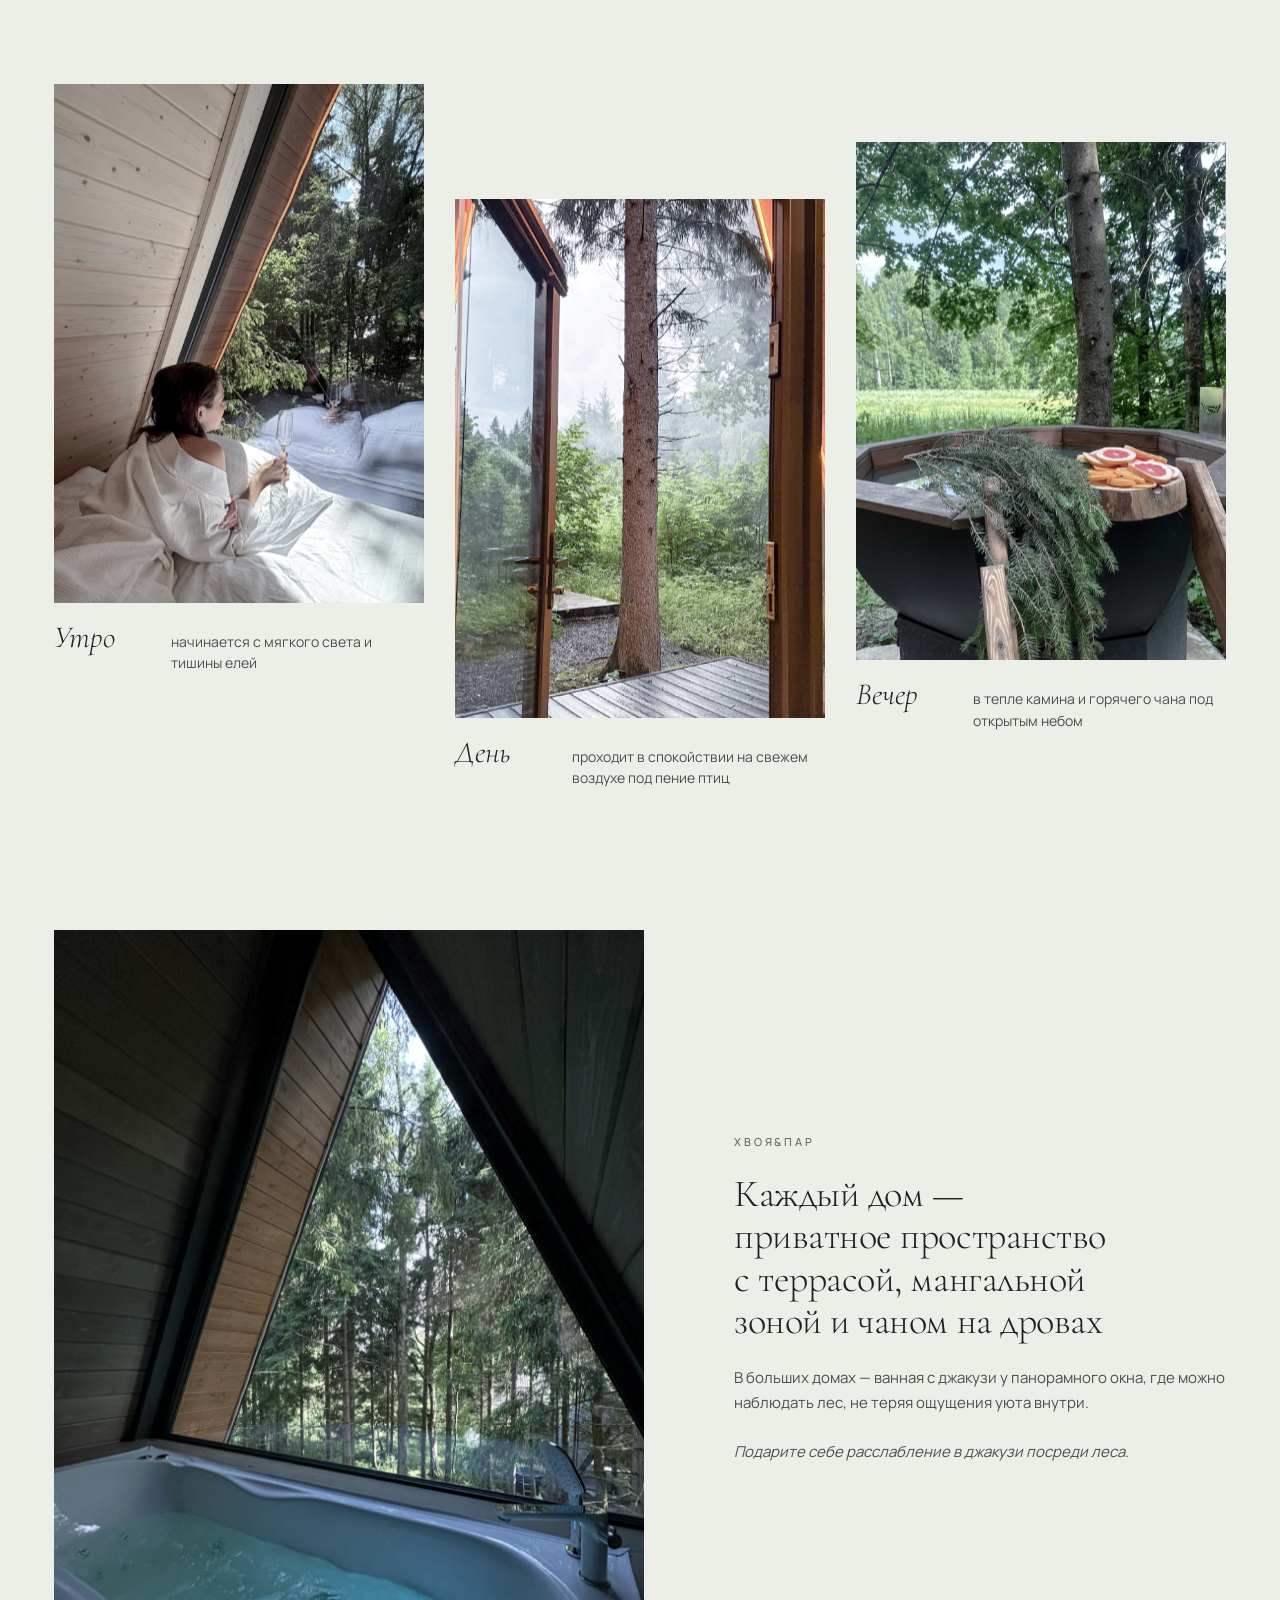
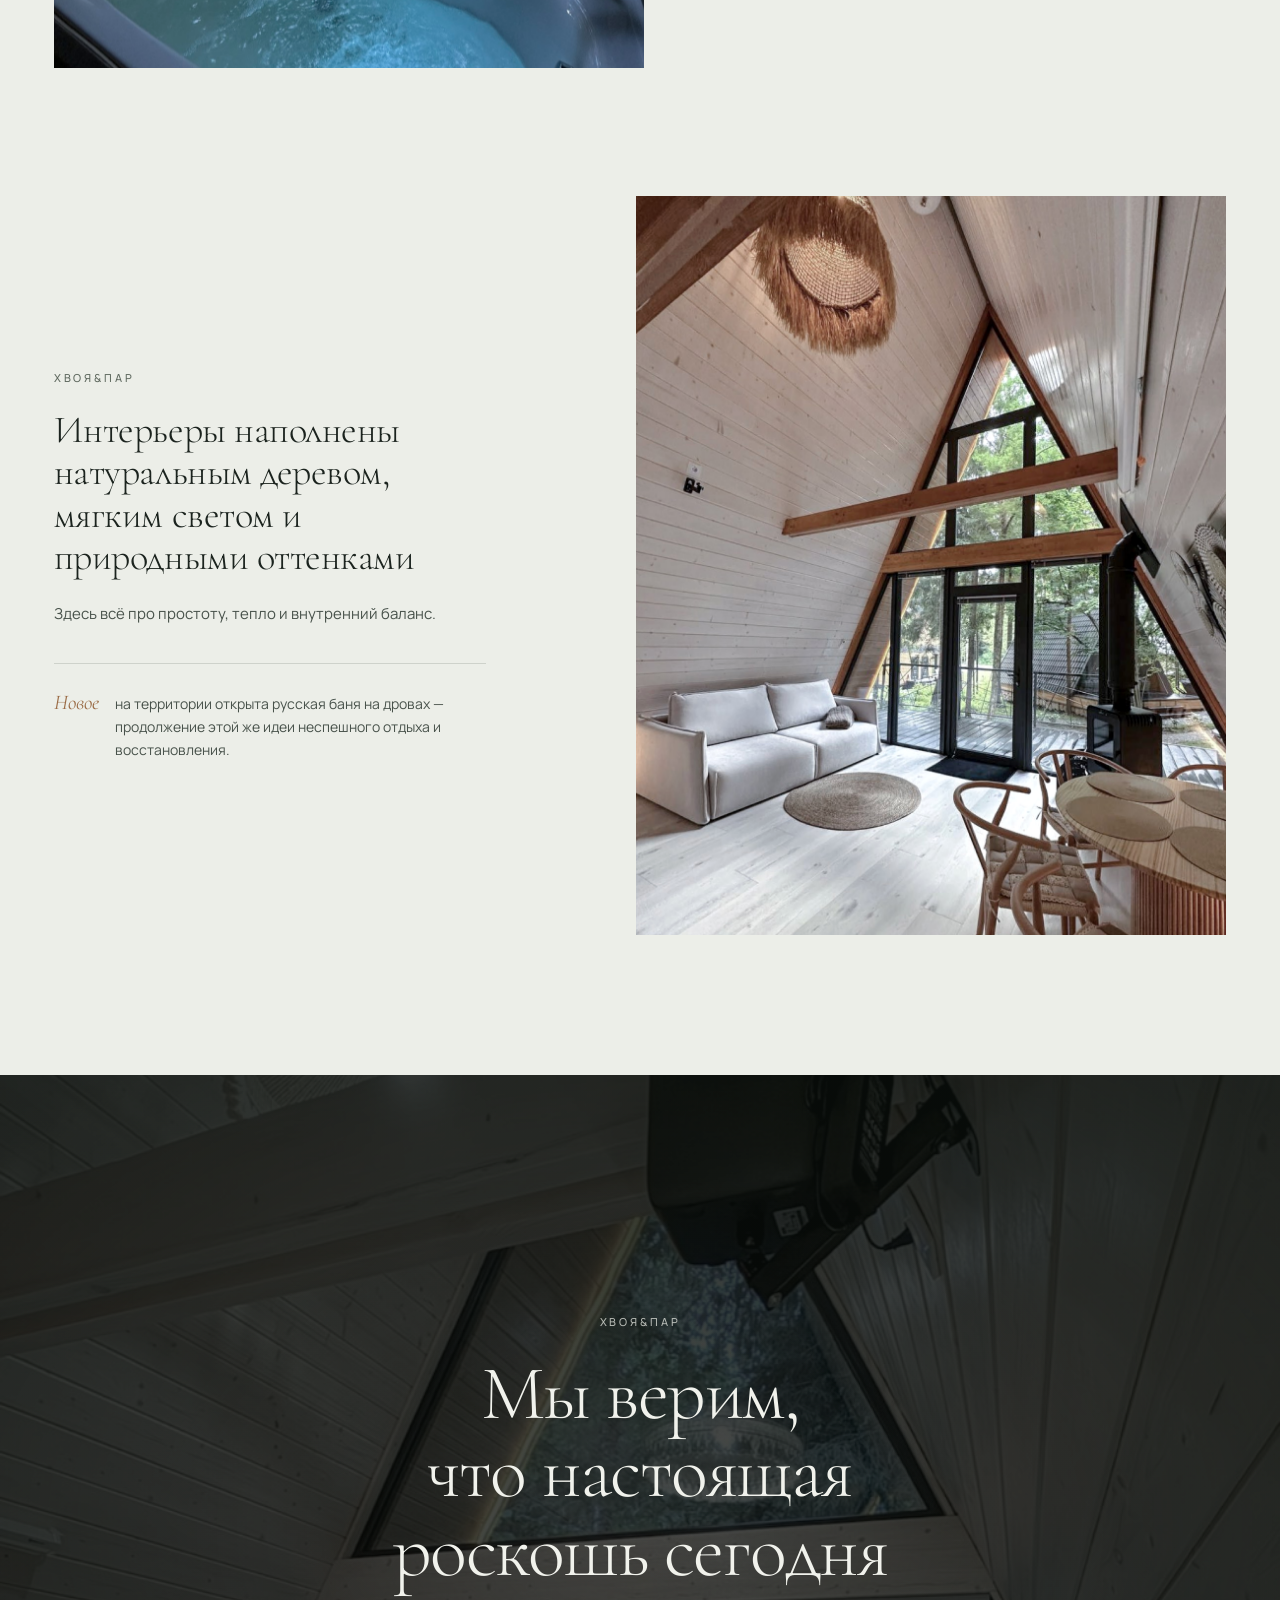
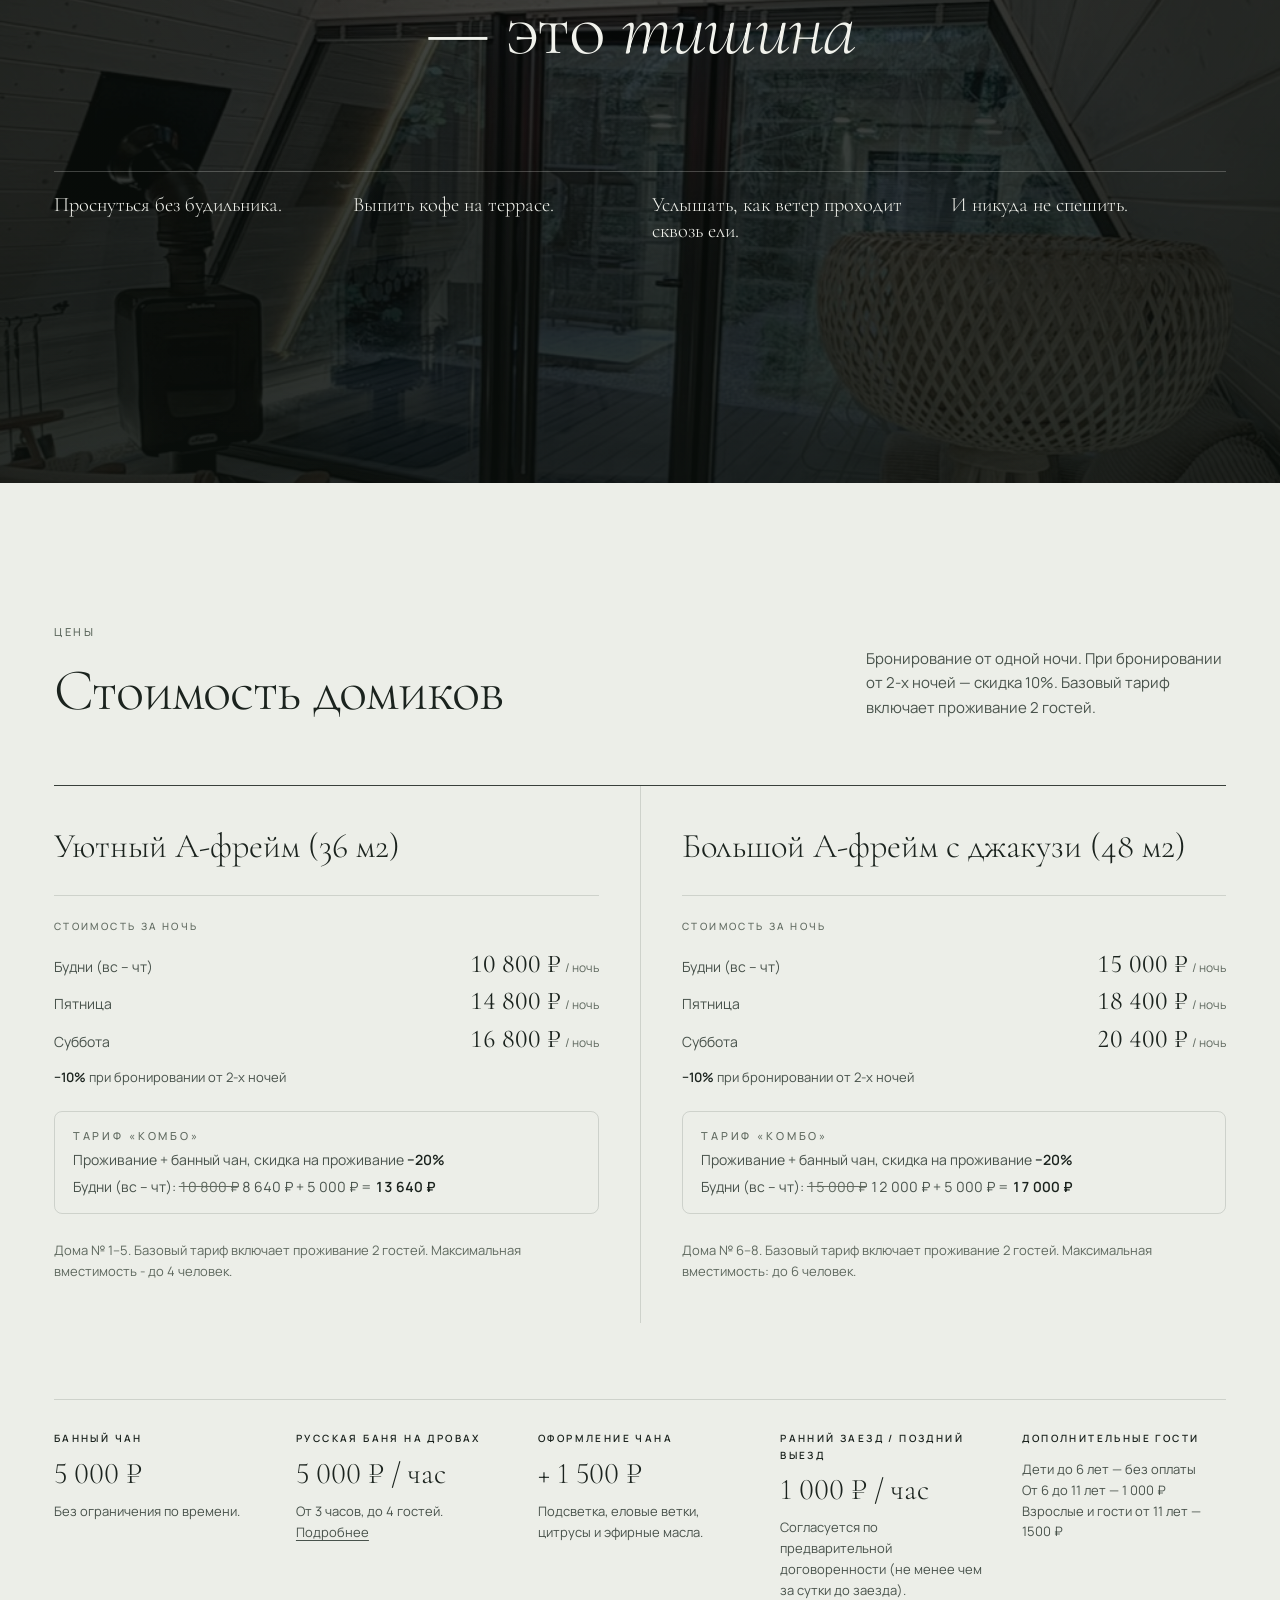
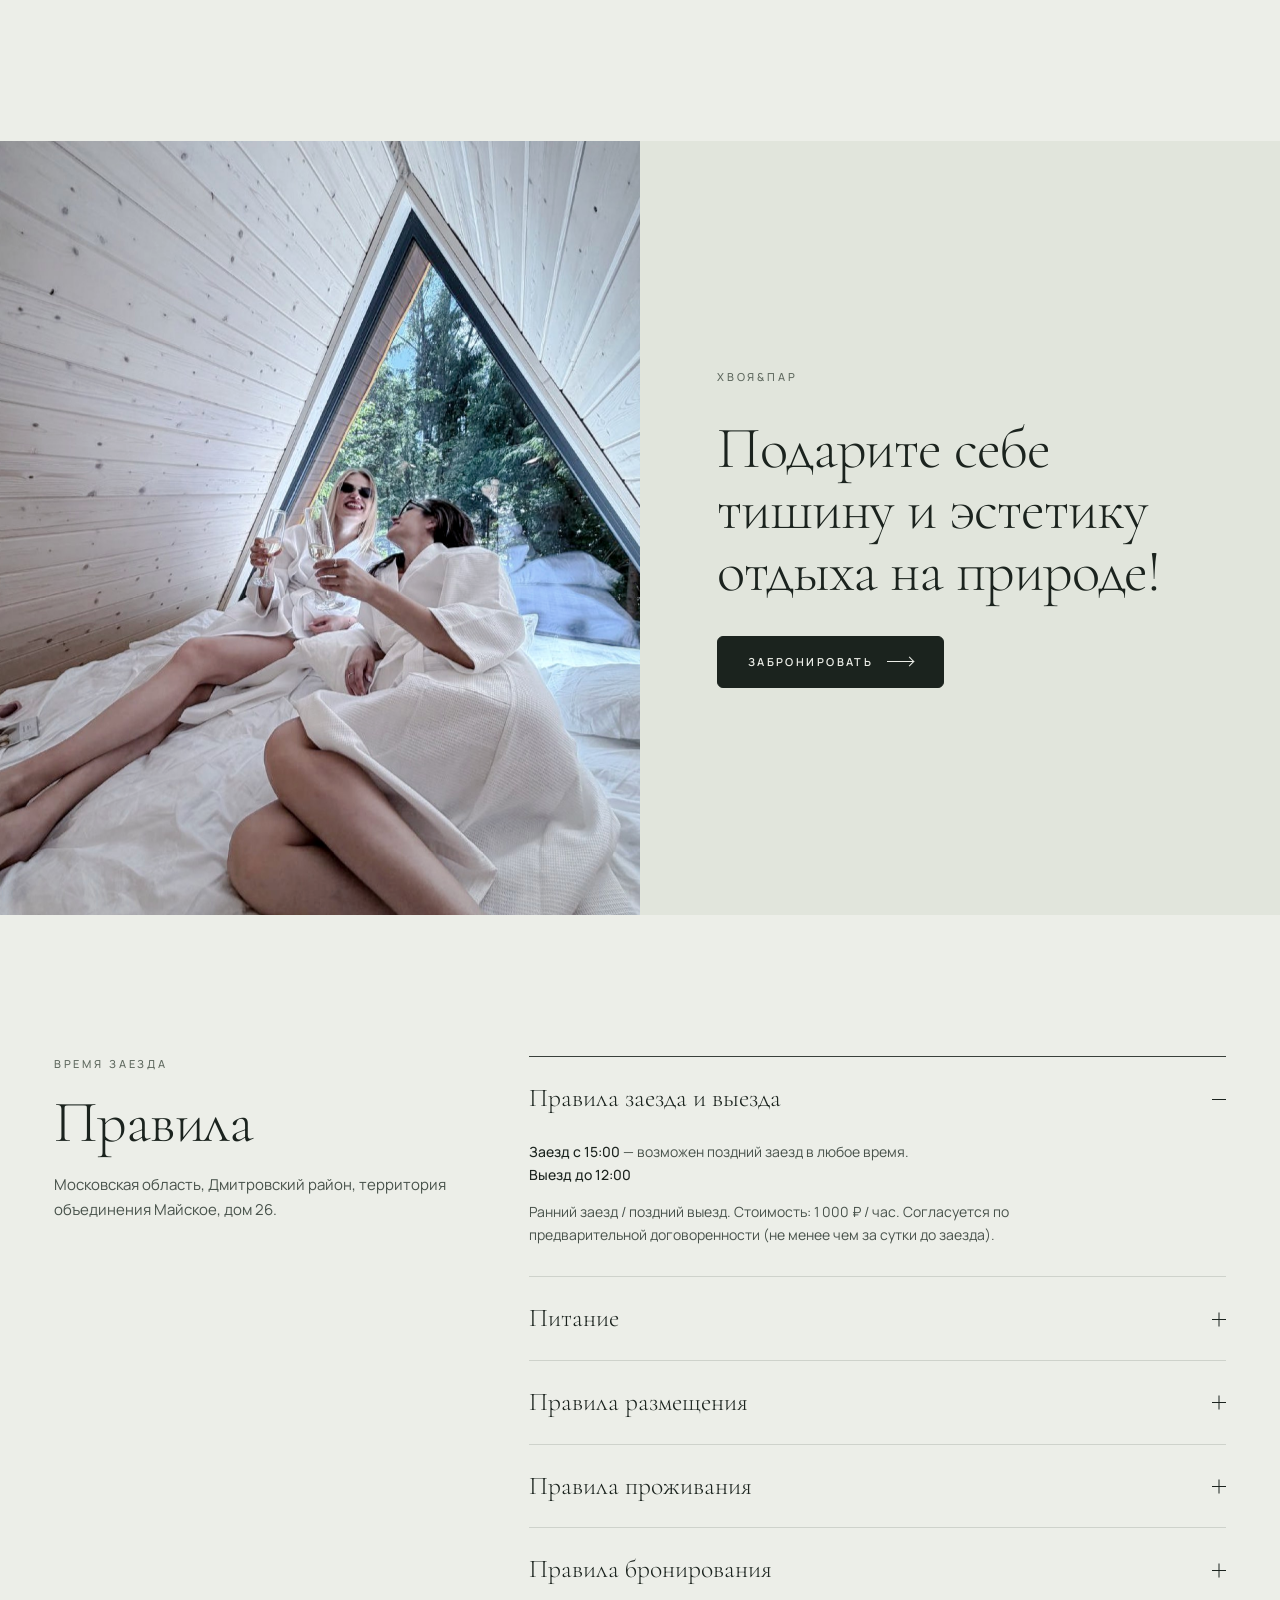
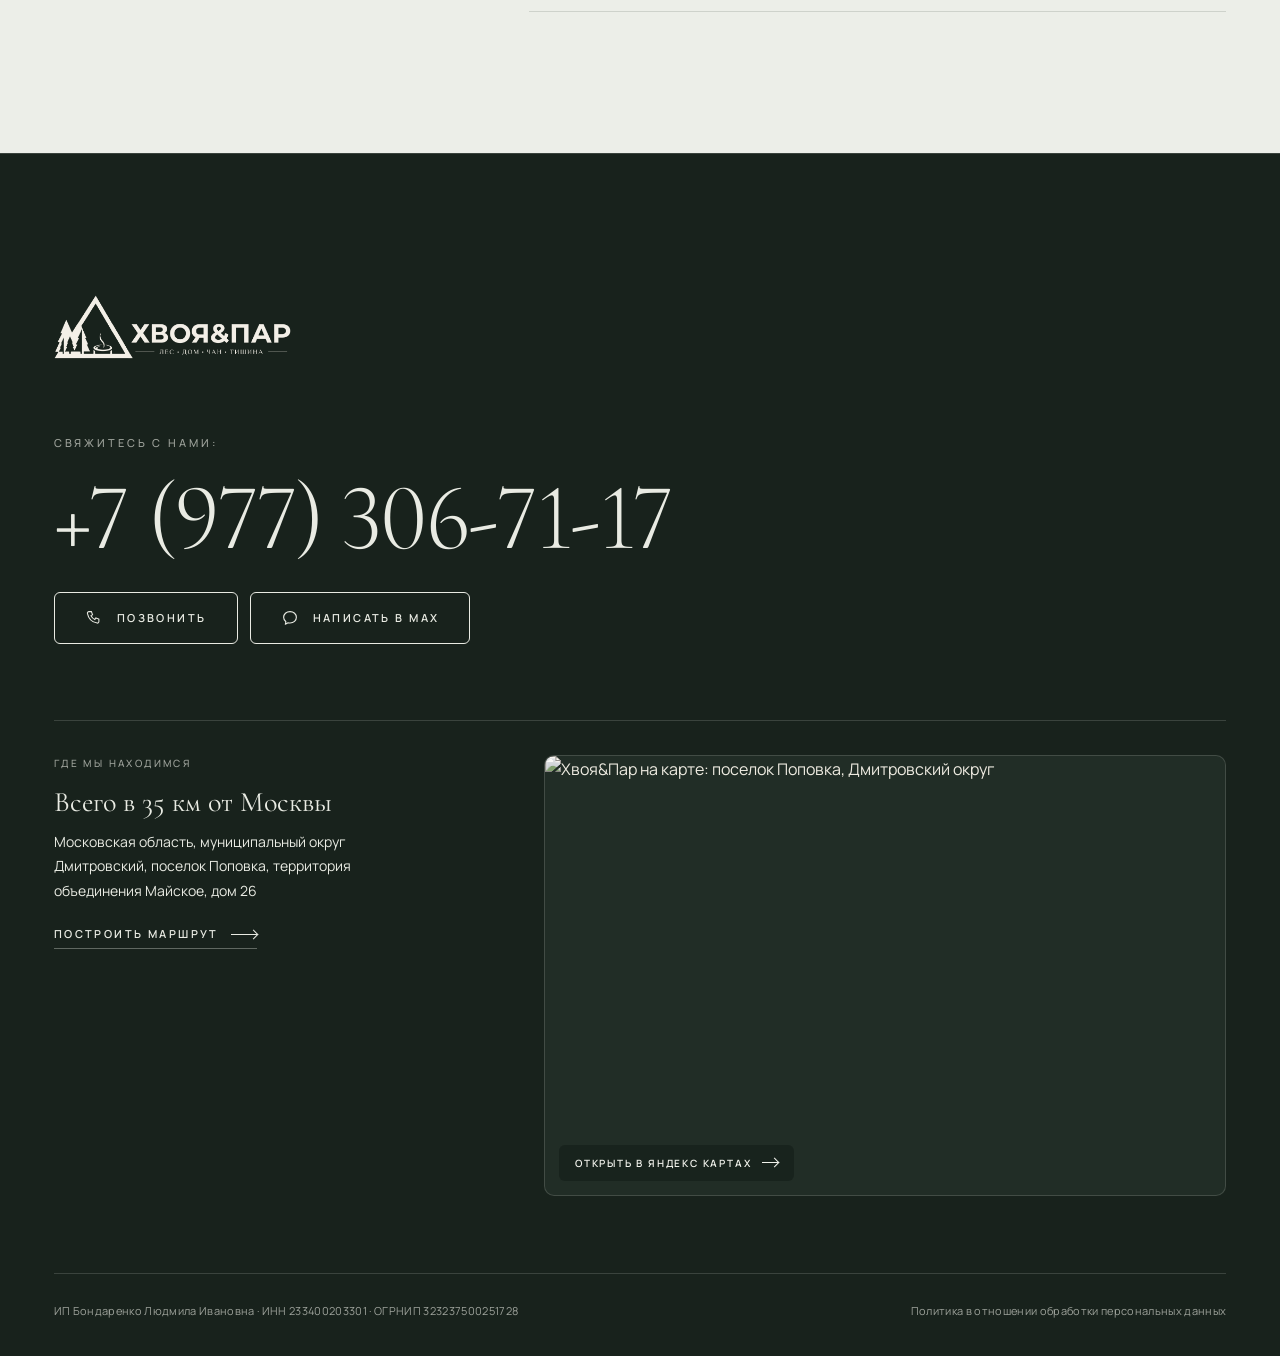
==== commit deac9816: "Подвал: карта, кнопка Max, маршрут; без лишней колонки «Забронировать» Co-Authored-By: Claude Opus 5" ====
--- a/index.html
+++ b/index.html
@@ -363,11 +363,18 @@
     <div class="foot__logo"><img src="assets/logo-light.png" alt="Хвоя&amp;Пар" loading="lazy"></div>
     <span class="eyebrow">Свяжитесь с нами:</span>
     <a class="foot__big" href="tel:+79773067117">+7 (977) 306-71-17</a>
-    <a class="btn foot__call" href="tel:+79773067117"><svg viewBox="0 0 24 24" width="18" height="18" fill="none" stroke="currentColor" stroke-width="1.4" aria-hidden="true"><path d="M5.2 3.5h3.3l1.6 4.1-2.1 1.3a11 11 0 0 0 5.1 5.1l1.3-2.1 4.1 1.6v3.3a2 2 0 0 1-2.2 2A16.6 16.6 0 0 1 3.2 5.7a2 2 0 0 1 2-2.2z"/></svg> Позвонить</a>
-    <div class="foot__grid">
-      <div><h4>Где мы находимся</h4><p class="foot__km">Всего в 35 км от Москвы</p><p>Московская область, муниципальный округ Дмитровский, поселок Поповка, территория объединения Майское, дом 26</p></div>
-      <div><h4>Телефон</h4><a href="tel:+79773067117">+7 (977) 306-71-17</a></div>
-      <div><h4>Забронировать</h4><a href="booking">Онлайн-бронирование</a><a href="https://max.ru/u/f9LHodD0cOKzyIzFpYZwMJrCbCx1cPTKP4Q4oBoiJArV7XLaEeMWTJxkPpw" target="_blank" rel="noopener">Max</a></div>
+    <div class="foot__btns">
+      <a class="btn foot__call" href="tel:+79773067117"><svg viewBox="0 0 24 24" width="18" height="18" fill="none" stroke="currentColor" stroke-width="1.4" aria-hidden="true"><path d="M5.2 3.5h3.3l1.6 4.1-2.1 1.3a11 11 0 0 0 5.1 5.1l1.3-2.1 4.1 1.6v3.3a2 2 0 0 1-2.2 2A16.6 16.6 0 0 1 3.2 5.7a2 2 0 0 1 2-2.2z"/></svg> Позвонить</a>
+      <a class="btn foot__call" href="https://max.ru/u/f9LHodD0cOKzyIzFpYZwMJrCbCx1cPTKP4Q4oBoiJArV7XLaEeMWTJxkPpw" target="_blank" rel="noopener"><svg viewBox="0 0 24 24" width="18" height="18" fill="none" stroke="currentColor" stroke-width="1.5" stroke-linejoin="round" aria-hidden="true"><path d="M12 3.5c-4.9 0-8.5 3.3-8.5 7.6 0 2.4 1.1 4.5 3 5.9l-.7 3.4 3.6-2c.8.2 1.7.3 2.6.3 4.9 0 8.5-3.3 8.5-7.6S16.9 3.5 12 3.5z"/></svg> Написать в Max</a>
+    </div>
+    <div class="foot__where">
+      <div class="foot__addr">
+        <h4>Где мы находимся</h4>
+        <p class="foot__km">Всего в 35 км от Москвы</p>
+        <p>Московская область, муниципальный округ Дмитровский, поселок Поповка, территория объединения Майское, дом 26</p>
+        <a class="link foot__route" href="https://yandex.ru/maps/?rtext=~56.151477%2C37.298385&rtt=auto" target="_blank" rel="noopener">Построить маршрут <span class="arr" aria-hidden="true"></span></a>
+      </div>
+      <a class="foot__map" href="https://yandex.ru/maps/?pt=37.298385%2C56.151477&z=13&l=map" target="_blank" rel="noopener" aria-label="Открыть на Яндекс Картах"><img src="https://static-maps.yandex.ru/1.x/?ll=37.298385,56.151477&z=11&size=650,420&scale=2&l=map&lang=ru_RU&pt=37.298385,56.151477,pm2dgl" alt="Хвоя&amp;Пар на карте: поселок Поповка, Дмитровский округ" width="650" height="420" loading="lazy" decoding="async"><span class="foot__map-btn">Открыть в Яндекс Картах <span class="arr" aria-hidden="true"></span></span></a>
     </div>
     <div class="foot__legal">
       <span>ИП Бондаренко Людмила Ивановна · ИНН 233400203301 · ОГРНИП 323237500251728</span>
--- a/style.css
+++ b/style.css
@@ -688,3 +688,24 @@
 .banya__facts{grid-template-columns:repeat(3,minmax(max-content,1fr))}
 @media (max-width:1100px){.banya__info{grid-template-columns:1fr 1fr}.banya__facts{grid-column:1/-1}}
 @media (max-width:760px){.banya__info{grid-template-columns:1fr}.banya__facts{grid-template-columns:1fr 1fr}}
+
+/* =========================== ПОДВАЛ v2: кнопки, адрес + карта =========================== */
+.foot__btns{display:flex;flex-wrap:wrap;gap:12px;margin:-48px 0 clamp(48px,6vw,88px)}
+.foot__btns .foot__call{margin:0}
+.foot__btns .btn svg{flex:0 0 auto}
+.foot__where{display:grid;grid-template-columns:minmax(0,1fr) minmax(0,1.6fr);gap:32px clamp(32px,5vw,80px);padding-top:34px;border-top:1px solid var(--on-deep-line);align-items:start}
+.foot__addr h4{font-size:10px;font-weight:500;letter-spacing:.24em;text-transform:uppercase;color:var(--on-deep-2);margin-bottom:14px}
+.foot__addr .foot__km{font-family:var(--serif);font-size:clamp(24px,2.2vw,30px);line-height:1.2;margin-bottom:10px}
+.foot__addr p{font-size:14px;line-height:1.75;color:var(--on-deep);max-width:38ch}
+.foot__route{margin-top:22px;color:var(--on-deep)}
+.foot__map{position:relative;border-radius:10px;overflow:hidden;aspect-ratio:16/9;min-height:280px;background:var(--deep-2,#141c17);border:1px solid var(--on-deep-line)}
+.foot__map iframe{position:absolute;inset:0;width:100%;height:100%;border:0;filter:saturate(.75) contrast(.97)}
+@media (max-width:900px){.foot__where{grid-template-columns:1fr}.foot__map{aspect-ratio:4/3}}
+@media (max-width:600px){.foot__btns{flex-direction:column}.foot__btns .btn{justify-content:center}}
+.foot__map iframe{filter:grayscale(.85) sepia(.18) contrast(.92) brightness(.97)}
+.foot__map{display:block;aspect-ratio:650/420}
+.foot__map img{position:absolute;inset:0;width:100%;height:100%;object-fit:cover;filter:grayscale(.55) sepia(.12) contrast(.95);transition:filter .5s,transform 1.2s var(--ease)}
+.foot__map:hover img{filter:none;transform:scale(1.02)}
+.foot__map-btn{position:absolute;left:14px;bottom:14px;display:inline-flex;align-items:center;gap:10px;padding:10px 16px;border-radius:6px;background:rgba(24,34,28,.86);color:#F1F2EC;font-size:10px;font-weight:600;letter-spacing:.18em;text-transform:uppercase;backdrop-filter:blur(6px)}
+.foot__map-btn .arr{width:16px}
+@media (max-width:900px){.foot__map{aspect-ratio:650/420}}
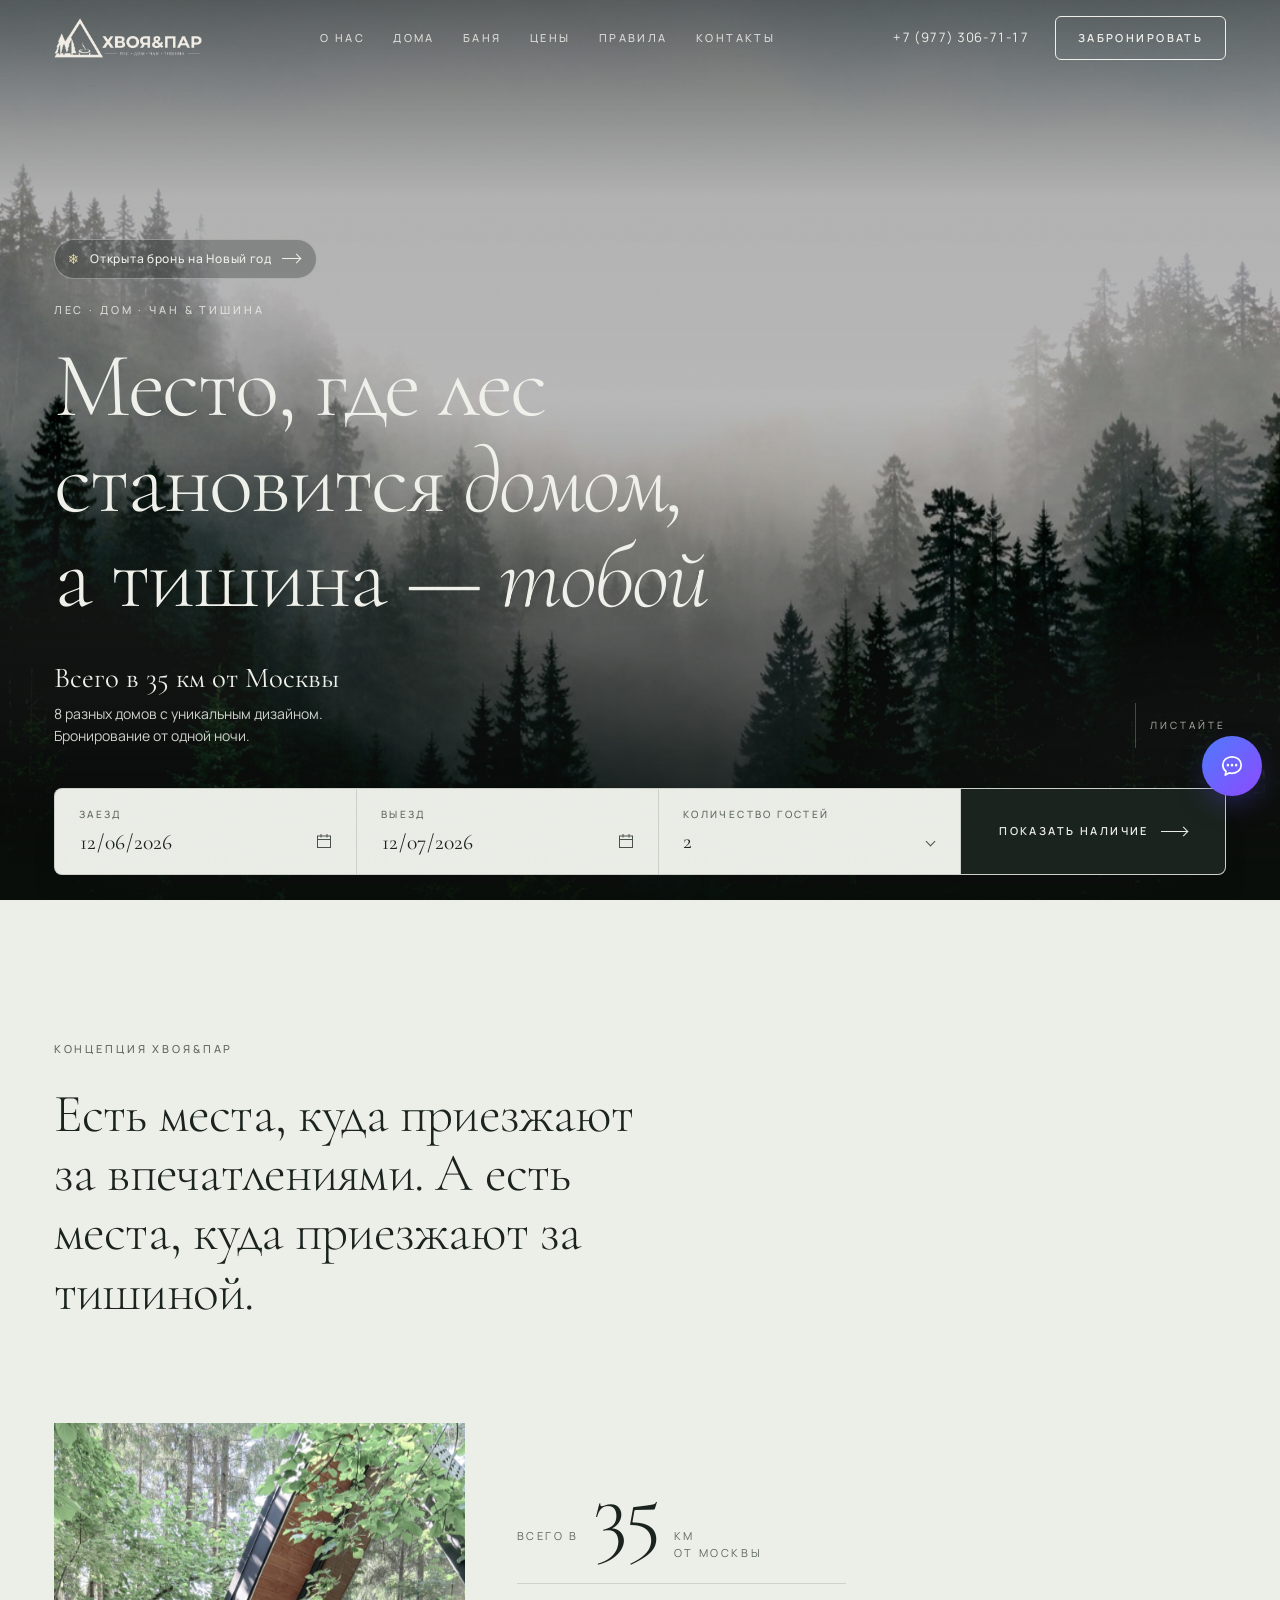
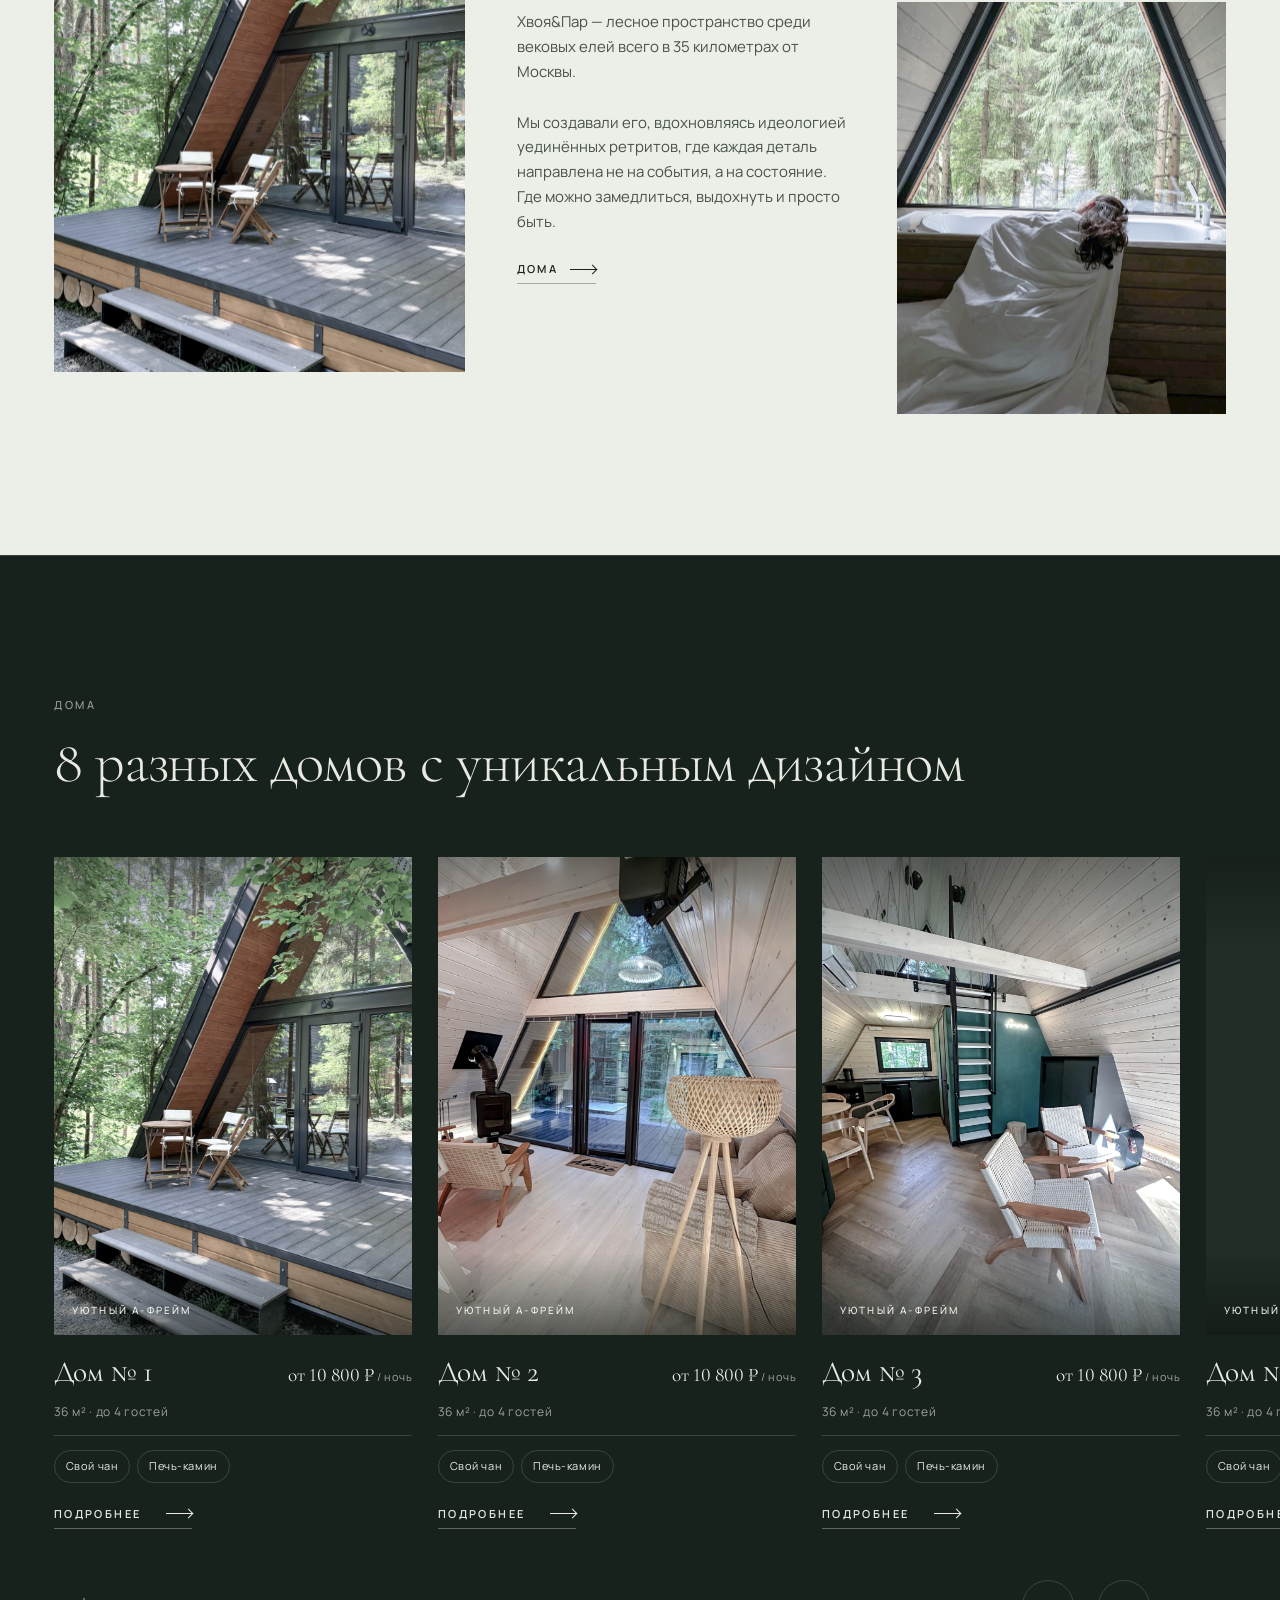
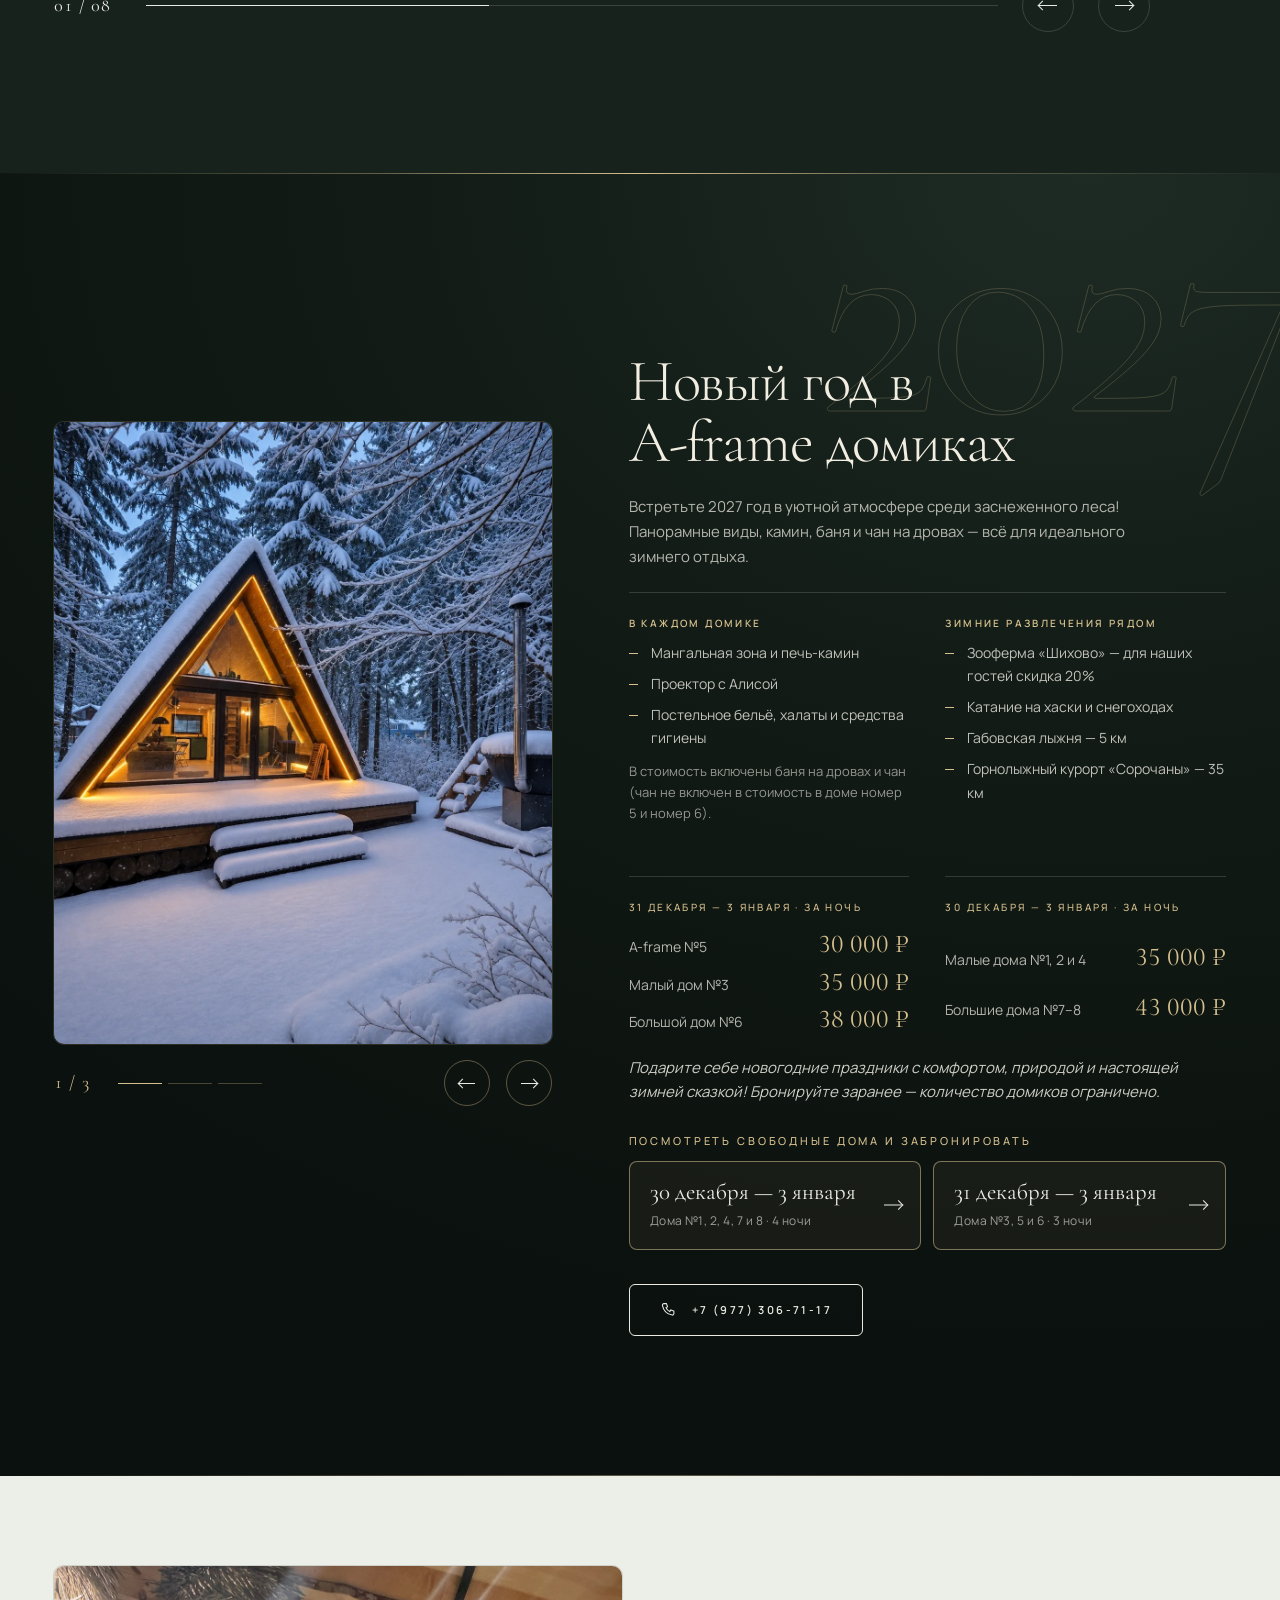
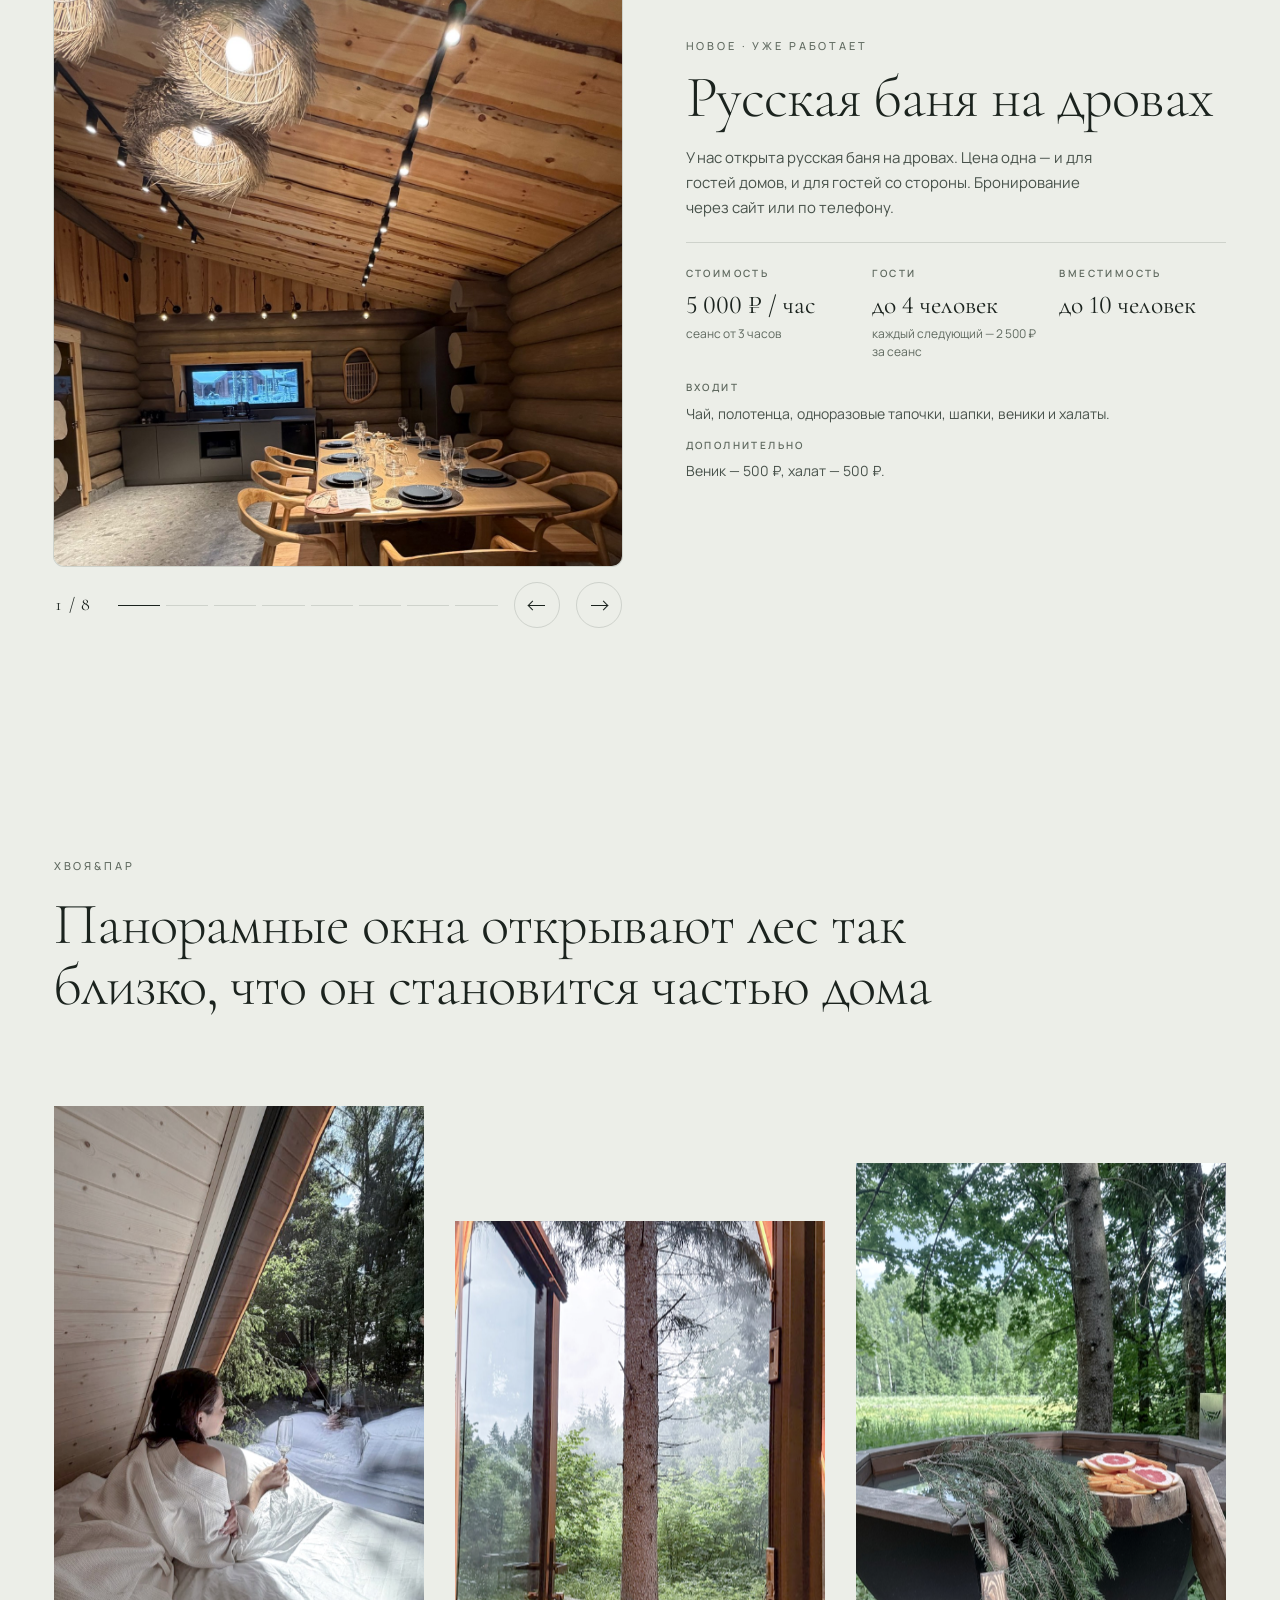
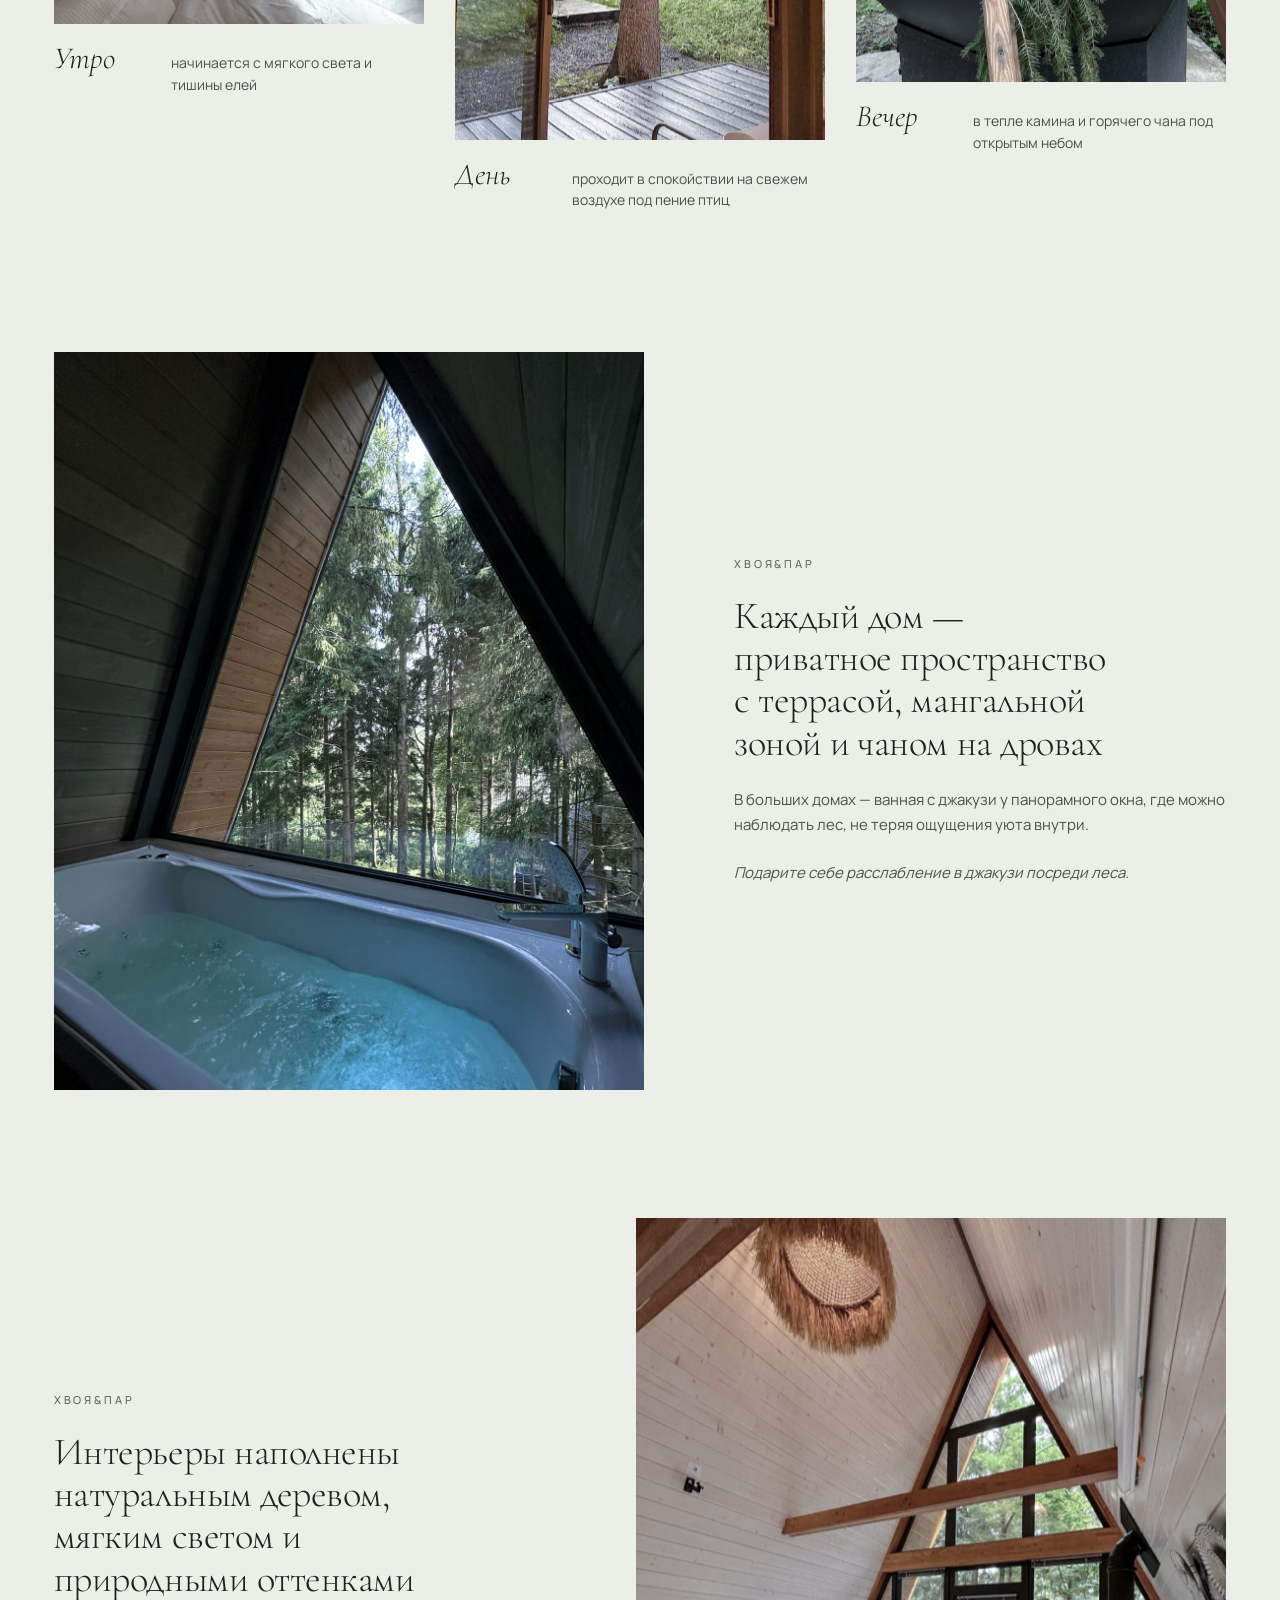
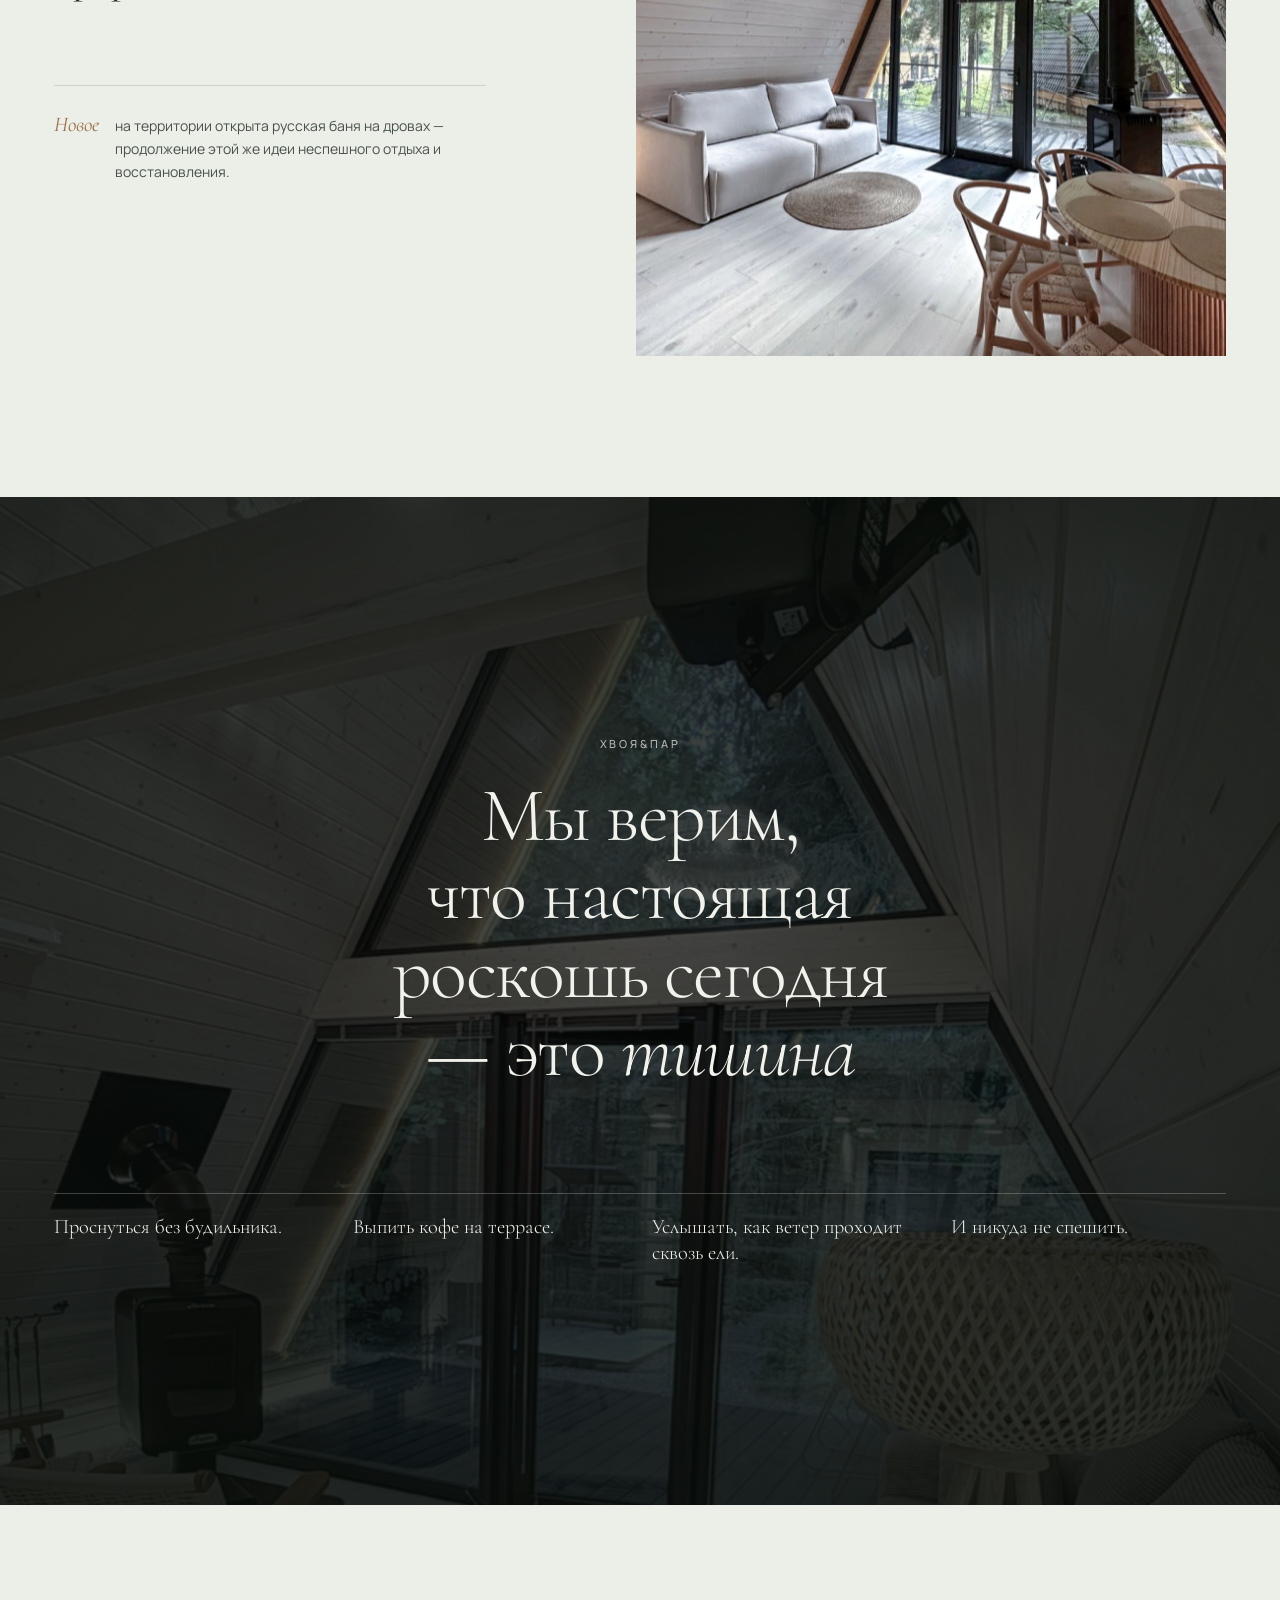
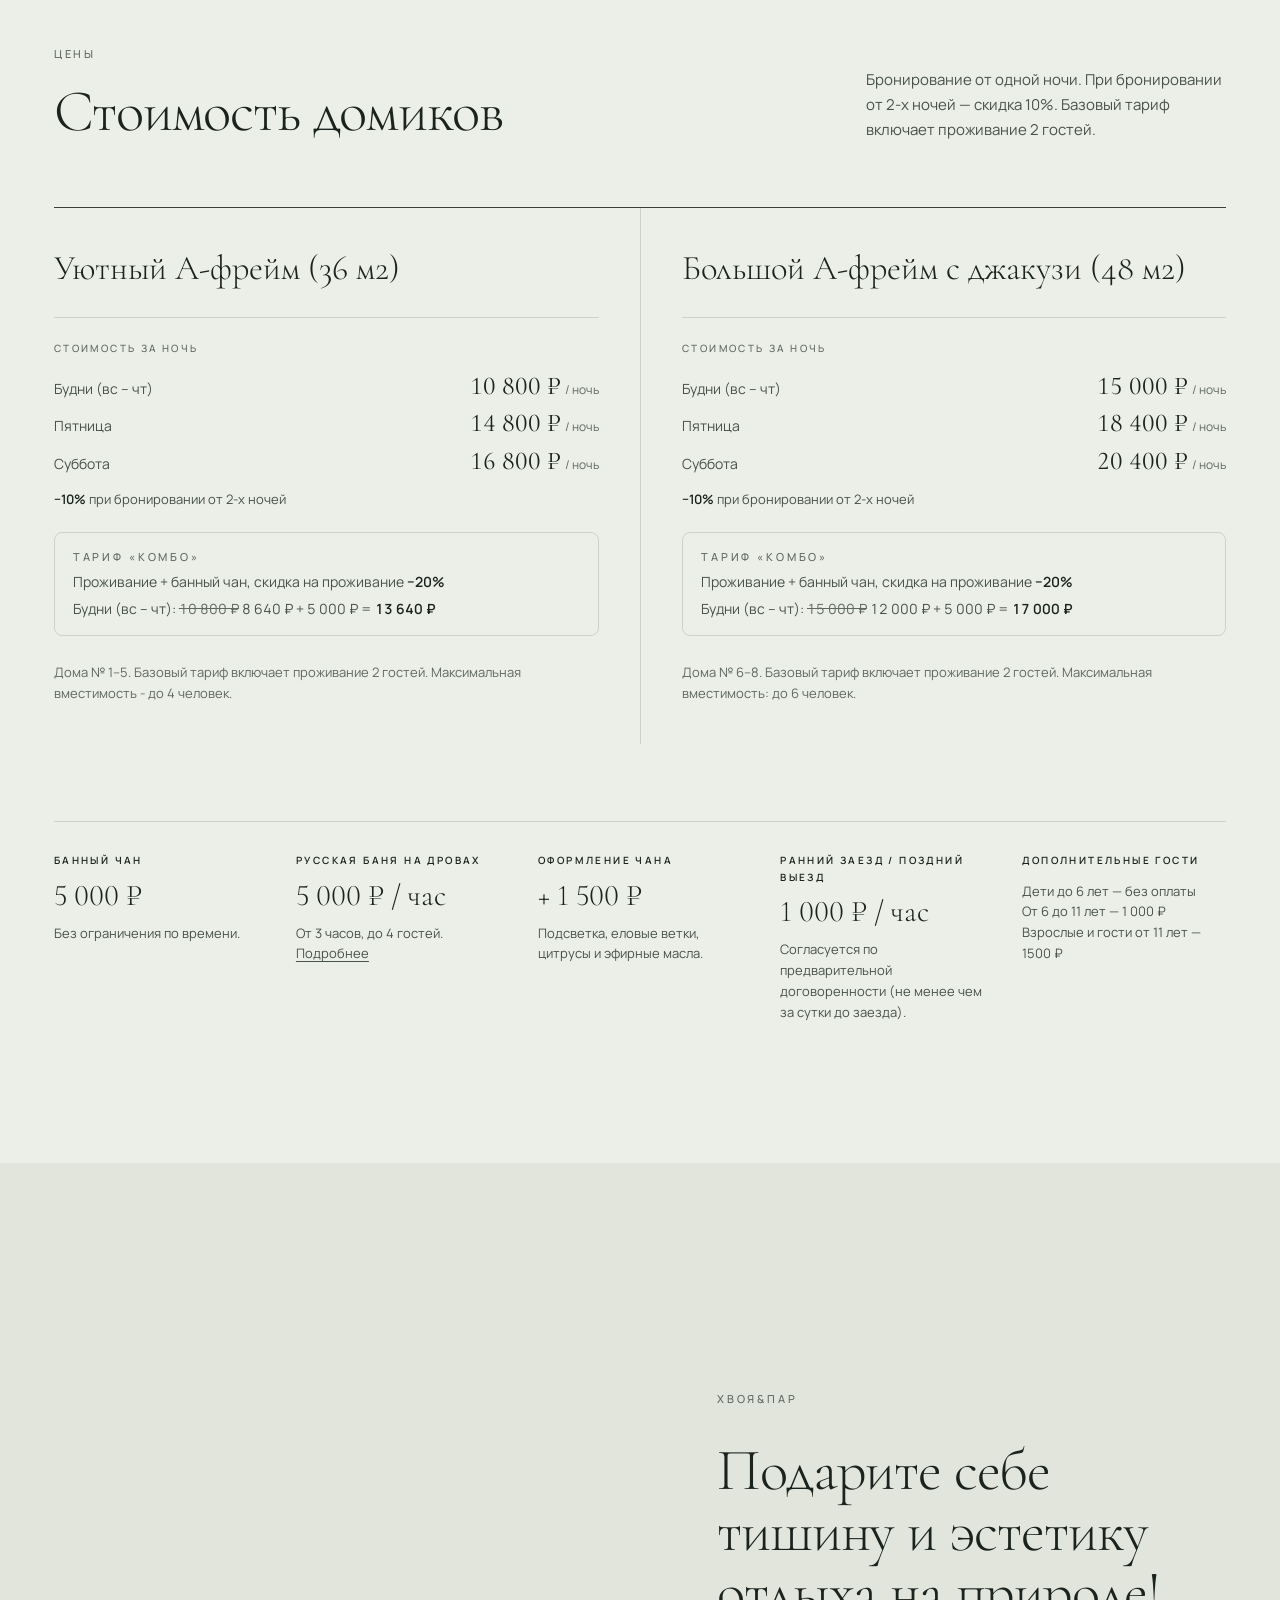
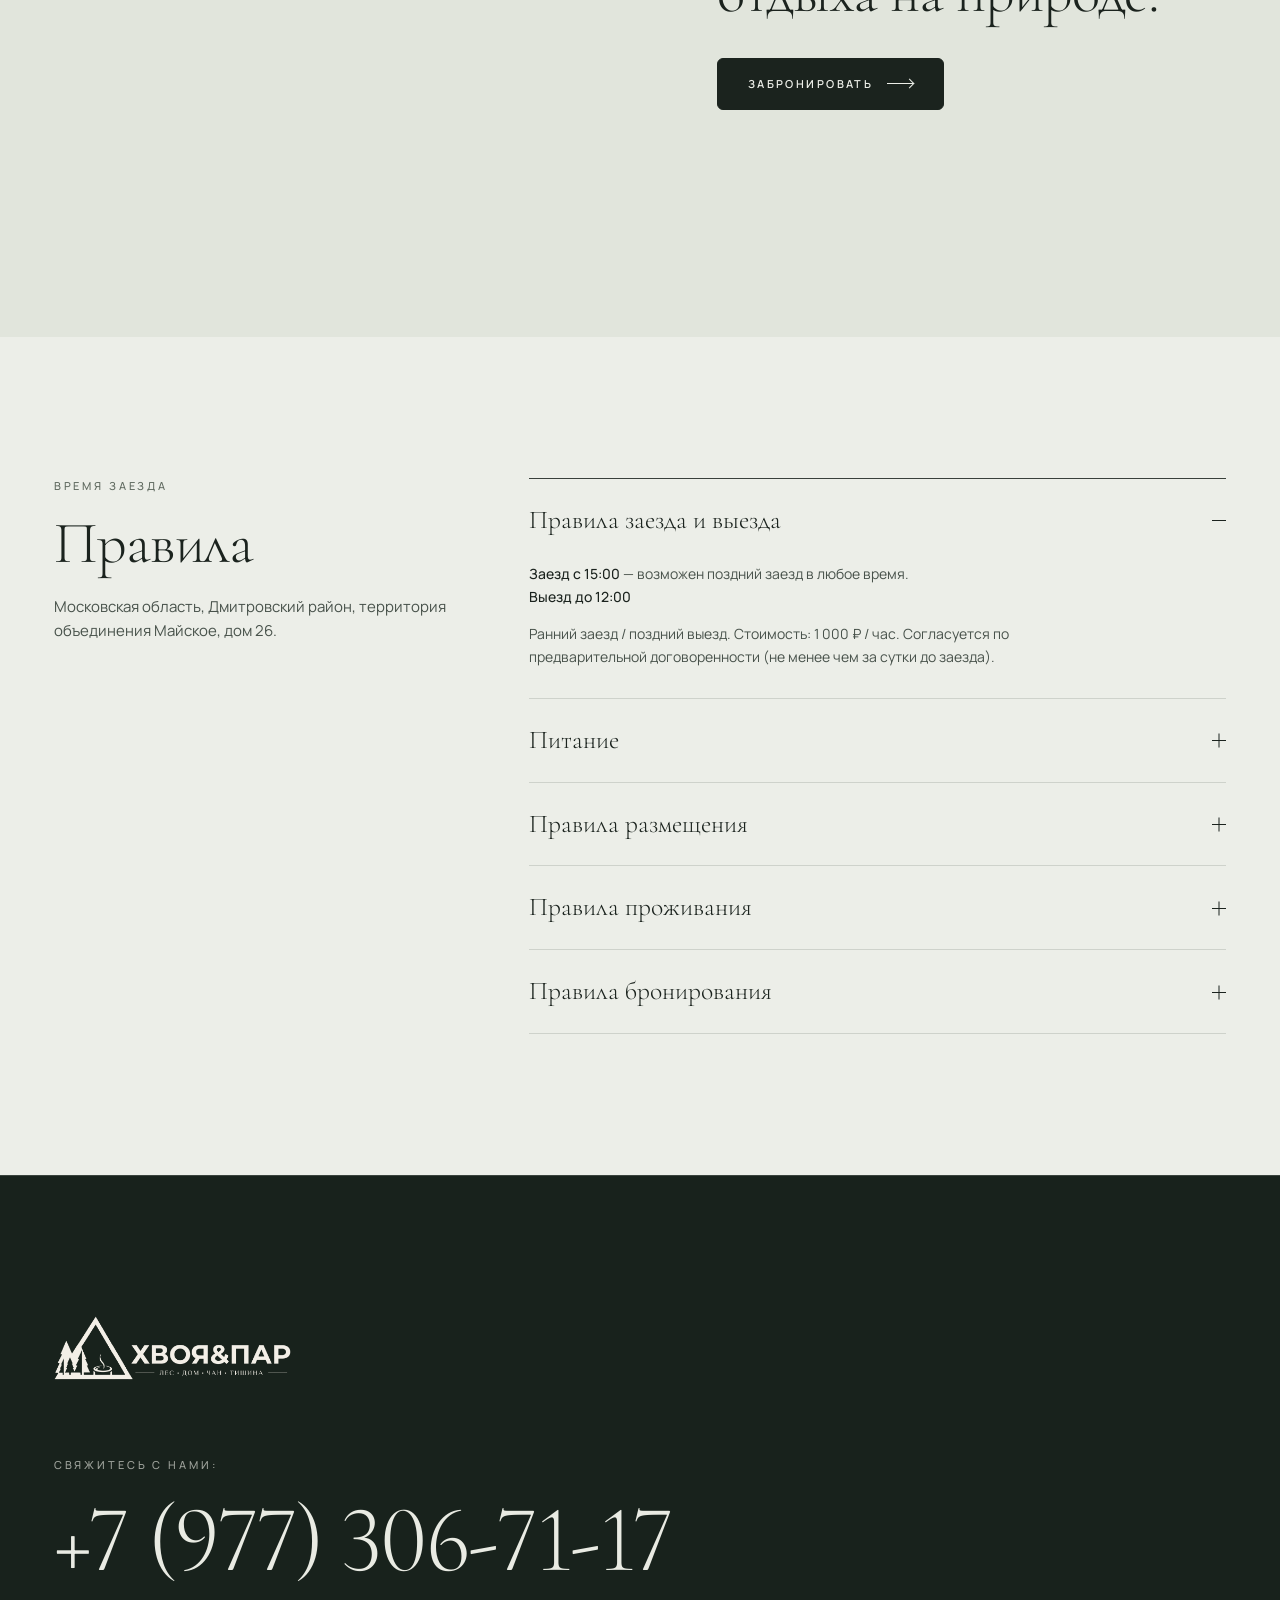
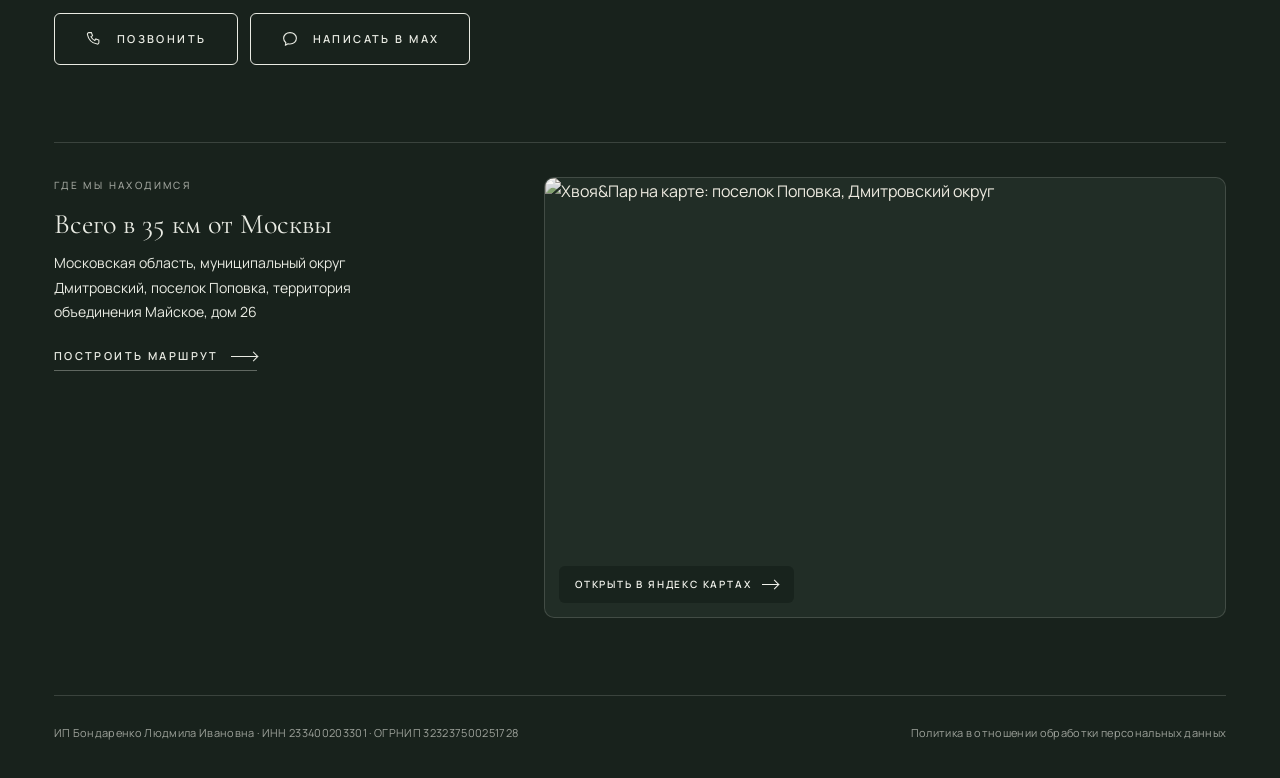
==== commit 0e314e5b: "Баня: листалка фото + описание на одном экране; кнопки НГ; версии файлов от кэша Co-Authored-By: Cla" ====
--- a/index.html
+++ b/index.html
@@ -17,7 +17,7 @@
 <meta name="claude:viewport-fit-sides" content="cover">
 <meta name="description" content="Дома в Подмосковье для отдыха: 8 A-frame домов с чаном среди вековых елей, в 35 км от Москвы.">
 <link rel="preconnect" href="https://fonts.googleapis.com"><link rel="preconnect" href="https://fonts.gstatic.com" crossorigin><link rel="stylesheet" href="https://fonts.googleapis.com/css2?family=Cormorant+Garamond:ital,wght@0,300;0,400;0,500;1,300;1,400&family=Manrope:wght@400;500;600&display=swap">
-<link rel="stylesheet" href="style.css">
+<link rel="stylesheet" href="style.css?v=2a6c91df">
 <link rel="icon" href="assets/favicon.png">
 <meta name="theme-color" content="#18221C">
 </head>
@@ -180,32 +180,40 @@
         <dl class="rate"><dt>30 декабря — 3 января · за ночь</dt><dd>Малые дома №1, 2 и 4</dd><dd class="v">35 000 ₽</dd><dd>Большие дома №7–8</dd><dd class="v">43 000 ₽</dd></dl>
       </div>
       <p class="body rv d3"><em>Подарите себе новогодние праздники с комфортом, природой и настоящей зимней сказкой! Бронируйте заранее — количество домиков ограничено.</em></p>
-      <div class="ny__btns rv d3"><a class="btn btn--cta" href="booking">Забронировать <span class="arr" aria-hidden="true"></span></a><a class="btn ny__tel" href="tel:+79773067117"><svg viewBox="0 0 24 24" width="18" height="18" fill="none" stroke="currentColor" stroke-width="1.4" aria-hidden="true"><path d="M5.2 3.5h3.3l1.6 4.1-2.1 1.3a11 11 0 0 0 5.1 5.1l1.3-2.1 4.1 1.6v3.3a2 2 0 0 1-2.2 2A16.6 16.6 0 0 1 3.2 5.7a2 2 0 0 1 2-2.2z"/></svg> +7 (977) 306-71-17</a></div>
+      <div class="ny__picks rv d3">
+        <span class="eyebrow">Посмотреть свободные дома и забронировать</span>
+        <a class="ny__pick" href="booking?dfrom=30-12-2026&amp;dto=03-01-2027&amp;adults=2"><b>30 декабря — 3 января</b><span>Дома №1, 2, 4, 7 и 8 · 4 ночи</span><i class="arr" aria-hidden="true"></i></a>
+        <a class="ny__pick" href="booking?dfrom=31-12-2026&amp;dto=03-01-2027&amp;adults=2"><b>31 декабря — 3 января</b><span>Дома №3, 5 и 6 · 3 ночи</span><i class="arr" aria-hidden="true"></i></a>
+      </div>
+      <div class="ny__btns rv d3"><a class="btn ny__tel" href="tel:+79773067117"><svg viewBox="0 0 24 24" width="18" height="18" fill="none" stroke="currentColor" stroke-width="1.4" aria-hidden="true"><path d="M5.2 3.5h3.3l1.6 4.1-2.1 1.3a11 11 0 0 0 5.1 5.1l1.3-2.1 4.1 1.6v3.3a2 2 0 0 1-2.2 2A16.6 16.6 0 0 1 3.2 5.7a2 2 0 0 1 2-2.2z"/></svg> +7 (977) 306-71-17</a></div>
     </div>
   </div>
 </section>
 
 <section class="sec banya" id="banya">
-  <div class="wrap">
-    <div class="head-row">
-      <div><span class="eyebrow rv">Новое · уже работает</span><h2 class="h-l rv d1">Русская баня на дровах</h2></div>
-      <p class="body rv d2">У нас открыта русская баня на дровах. Цена одна — и для гостей домов, и для гостей со стороны. Бронирование через сайт или по телефону.</p>
-    </div>
-    <div class="gal banya__gal"><button type="button" data-open="0" aria-label="Открыть фото бани 1 из 7"><img src="img/banya-1-fasad.jpg" alt="Сруб бани среди заснеженных елей" width="1350" height="1800" loading="lazy" decoding="async"></button><button type="button" data-open="1" aria-label="Открыть фото бани 2 из 7"><img src="img/banya-2-parnaya.jpg" alt="Парная с панорамным окном в лес" width="1350" height="1800" loading="lazy" decoding="async"></button><button type="button" data-open="2" aria-label="Открыть фото бани 3 из 7"><img src="img/banya-4-otdyh.jpg" alt="Комната отдыха с камином и окном в лес" width="1350" height="1800" loading="lazy" decoding="async"></button><button type="button" data-open="3" aria-label="Открыть фото бани 4 из 7"><img src="img/banya-5-zal.jpg" alt="Зал с большим столом" width="1350" height="1800" loading="lazy" decoding="async"></button><button type="button" data-open="4" aria-label="Открыть фото бани 5 из 7"><img src="img/banya-3-parnaya-pech.jpg" alt="Парная: печь на дровах и полки" width="1350" height="1800" loading="lazy" decoding="async"></button></div>
-    <div class="gal-row"><button type="button" class="gal__all link" data-open="0">Все фото бани · 7 <span class="arr"></span></button></div>
-    <div class="banya__info">
-      <dl class="banya__facts">
+  <div class="wrap banya__in">
+    <div class="banya__media"><div class="ns ns--light" data-slider aria-roledescription="карусель" aria-label="Фото бани">
+      <div class="ns__track" tabindex="0"><figure class="ns__s"><img src="img/banya-0-zal.jpg" alt="Зал бани: большой стол, светильники из лозы" width="1500" height="1360"></figure><figure class="ns__s"><img src="img/banya-4-otdyh.jpg" alt="Комната отдыха с камином и окном в лес" width="1350" height="1800" loading="lazy" decoding="async"></figure><figure class="ns__s"><img src="img/banya-2-parnaya.jpg" alt="Парная с панорамным окном в лес" width="1350" height="1800" loading="lazy" decoding="async"></figure><figure class="ns__s"><img src="img/banya-1-fasad.jpg" alt="Сруб бани среди заснеженных елей" width="1350" height="1800" loading="lazy" decoding="async"></figure><figure class="ns__s"><img src="img/banya-3-parnaya-pech.jpg" alt="Парная: печь на дровах и полки" width="1350" height="1800" loading="lazy" decoding="async"></figure><figure class="ns__s"><img src="img/banya-8-stol.jpg" alt="Сервированный стол в зале бани" width="1350" height="1800" loading="lazy" decoding="async"></figure><figure class="ns__s"><img src="img/banya-6-moechnaya.jpg" alt="Моечная с купелями" width="1350" height="1800" loading="lazy" decoding="async"></figure><figure class="ns__s"><img src="img/banya-7-polotenca.jpg" alt="Полотенца и халаты в комнате отдыха" width="1350" height="1800" loading="lazy" decoding="async"></figure></div>
+      <div class="ns__ui"><span class="ns__count">1 / 8</span><div class="ns__dots" aria-hidden="true"></div>
+        <button class="ns__nav ns__prev" type="button" aria-label="Предыдущее фото"><span class="arr"></span></button>
+        <button class="ns__nav ns__next" type="button" aria-label="Следующее фото"><span class="arr"></span></button></div>
+    </div></div>
+    <div class="banya__txt">
+      <span class="eyebrow rv">Новое · уже работает</span>
+      <h2 class="h-l rv d1">Русская баня на дровах</h2>
+      <p class="body rv d1">У нас открыта русская баня на дровах. Цена одна — и для гостей домов, и для гостей со стороны. Бронирование через сайт или по телефону.</p>
+      <dl class="banya__facts rv d2">
         <div><dt>Стоимость</dt><dd>5&nbsp;000&nbsp;₽ / час<small>сеанс от 3&nbsp;часов</small></dd></div>
         <div><dt>Гости</dt><dd>до 4&nbsp;человек<small>каждый следующий — 2&nbsp;500&nbsp;₽ за&nbsp;сеанс</small></dd></div>
         <div><dt>Вместимость</dt><dd>до 10&nbsp;человек</dd></div>
       </dl>
-      <div class="banya__incl">
+      <div class="banya__incl rv d2">
         <h4>Входит</h4><p>Чай, полотенца, одноразовые тапочки, шапки, веники и халаты.</p>
         <h4>Дополнительно</h4><p>Веник — 500&nbsp;₽, халат — 500&nbsp;₽.</p>
       </div>
-      <div class="banya__btns">
+      <div class="banya__btns rv d3">
         <a class="btn btn--cta" href="tel:+79773067117"><svg viewBox="0 0 24 24" width="18" height="18" fill="none" stroke="currentColor" stroke-width="1.4" aria-hidden="true"><path d="M5.2 3.5h3.3l1.6 4.1-2.1 1.3a11 11 0 0 0 5.1 5.1l1.3-2.1 4.1 1.6v3.3a2 2 0 0 1-2.2 2A16.6 16.6 0 0 1 3.2 5.7a2 2 0 0 1 2-2.2z"/></svg> Забронировать по телефону</a>
-        <a class="btn aside__call" href="https://max.ru/u/f9LHodD0cOKzyIzFpYZwMJrCbCx1cPTKP4Q4oBoiJArV7XLaEeMWTJxkPpw" target="_blank" rel="noopener">Написать в Max</a>
+        <a class="btn aside__call" href="https://max.ru/u/f9LHodD0cOKzyIzFpYZwMJrCbCx1cPTKP4Q4oBoiJArV7XLaEeMWTJxkPpw" target="_blank" rel="noopener"><svg viewBox="0 0 24 24" width="18" height="18" fill="none" stroke="currentColor" stroke-width="1.5" stroke-linejoin="round" aria-hidden="true"><path d="M12 3.5c-4.9 0-8.5 3.3-8.5 7.6 0 2.4 1.1 4.5 3 5.9l-.7 3.4 3.6-2c.8.2 1.7.3 2.6.3 4.9 0 8.5-3.3 8.5-7.6S16.9 3.5 12 3.5z"/></svg> Написать в Max</a>
       </div>
     </div>
   </div>
@@ -353,11 +361,6 @@
   </div>
 </section>
 </main>
-<div class="lb" role="dialog" aria-modal="true" aria-label="Фотографии бани" aria-hidden="true" data-imgs='["img/banya-1-fasad.jpg", "img/banya-2-parnaya.jpg", "img/banya-4-otdyh.jpg", "img/banya-5-zal.jpg", "img/banya-3-parnaya-pech.jpg", "img/banya-6-moechnaya.jpg", "img/banya-7-polotenca.jpg"]'>
-  <div class="lb__top"><span class="lb__count">1 / 7</span><button class="lb__x" type="button" aria-label="Закрыть">×</button></div>
-  <div class="lb__stage"><img src="img/banya-1-fasad.jpg" alt="Баня"><button class="lb__nav lb__prev" type="button" aria-label="Предыдущее фото"><span class="arr"></span></button><button class="lb__nav lb__next" type="button" aria-label="Следующее фото"><span class="arr"></span></button></div>
-  <div class="lb__strip"></div>
-</div>
 <footer class="foot on-deep" id="contacts">
   <div class="wrap">
     <div class="foot__logo"><img src="assets/logo-light.png" alt="Хвоя&amp;Пар" loading="lazy"></div>
@@ -384,6 +387,6 @@
 </footer>
 <a class="fab-max" href="https://max.ru/u/f9LHodD0cOKzyIzFpYZwMJrCbCx1cPTKP4Q4oBoiJArV7XLaEeMWTJxkPpw" target="_blank" rel="noopener" aria-label="Написать нам в Max"><span class="fab-max__i" aria-hidden="true"><svg viewBox="0 0 24 24" width="26" height="26" fill="none" stroke="currentColor" stroke-width="1.6" stroke-linejoin="round" stroke-linecap="round"><path d="M12 3.5c-4.9 0-8.5 3.3-8.5 7.6 0 2.4 1.1 4.5 3 5.9l-.7 3.4 3.6-2c.8.2 1.7.3 2.6.3 4.9 0 8.5-3.3 8.5-7.6S16.9 3.5 12 3.5z"/><path d="M8.2 11.2h.01M12 11.2h.01M15.8 11.2h.01" stroke-width="2.4"/></svg></span><span class="fab-max__t">Написать в Max</span></a>
 <div class="dock" aria-hidden="false"><div class="dock__p">от<b>10 800 ₽ / ночь</b></div><div class="dock__btns"><a class="dock__call" href="tel:+79773067117" aria-label="Позвонить +7 (977) 306-71-17"><svg viewBox="0 0 24 24" width="18" height="18" fill="none" stroke="currentColor" stroke-width="1.4" aria-hidden="true"><path d="M5.2 3.5h3.3l1.6 4.1-2.1 1.3a11 11 0 0 0 5.1 5.1l1.3-2.1 4.1 1.6v3.3a2 2 0 0 1-2.2 2A16.6 16.6 0 0 1 3.2 5.7a2 2 0 0 1 2-2.2z"/></svg></a><a class="btn btn--cta" href="booking">Забронировать</a></div></div>
-<script src="app.js"></script>
+<script src="app.js?v=b5ea2d8e"></script>
 </body>
 </html>
--- a/style.css
+++ b/style.css
@@ -709,3 +709,44 @@
 .foot__map-btn{position:absolute;left:14px;bottom:14px;display:inline-flex;align-items:center;gap:10px;padding:10px 16px;border-radius:6px;background:rgba(24,34,28,.86);color:#F1F2EC;font-size:10px;font-weight:600;letter-spacing:.18em;text-transform:uppercase;backdrop-filter:blur(6px)}
 .foot__map-btn .arr{width:16px}
 @media (max-width:900px){.foot__map{aspect-ratio:650/420}}
+
+/* =========================== НОВЫЙ ГОД: выбор периода =========================== */
+.ny__picks{display:grid;grid-template-columns:repeat(2,minmax(0,1fr));gap:12px;margin-top:6px}
+.ny__picks .eyebrow{grid-column:1/-1;color:var(--gold,#D4BF8E)}
+.ny__pick{position:relative;display:flex;flex-direction:column;gap:6px;padding:18px 48px 18px 20px;border:1px solid color-mix(in srgb,var(--gold,#D4BF8E) 55%,transparent);border-radius:8px;color:var(--on-deep);background:color-mix(in srgb,var(--gold,#D4BF8E) 6%,transparent);transition:background .35s,border-color .35s,transform .35s}
+.ny__pick b{font-family:var(--serif);font-weight:400;font-size:clamp(21px,1.8vw,26px);line-height:1.1}
+.ny__pick span{font-size:12px;letter-spacing:.04em;color:var(--on-deep-2)}
+.ny__pick .arr{position:absolute;right:18px;top:50%;width:18px;transform:translateY(-50%);transition:transform .35s}
+.ny__pick:hover{background:color-mix(in srgb,var(--gold,#D4BF8E) 14%,transparent);border-color:var(--gold,#D4BF8E)}
+.ny__pick:hover .arr{transform:translate(4px,-50%)}
+.ny__picks + .ny__btns{margin-top:12px}
+@media (max-width:600px){.ny__picks{grid-template-columns:1fr}}
+
+/* =========================== БАНЯ v2: фото-листалка слева, описание справа =========================== */
+.banya__in{display:grid;grid-template-columns:minmax(0,1.05fr) minmax(0,1fr);gap:clamp(32px,5vw,88px);align-items:center}
+.banya__media .ns__s{aspect-ratio:4/5;max-height:calc(100svh - var(--hdr,72px) - 120px);aspect-ratio:auto;height:min(calc(100svh - var(--hdr,72px) - 120px),760px)}
+.ns--light .ns__track{box-shadow:0 0 0 1px var(--line)}
+.ns--light .ns__s{background:var(--bg-2)}
+.ns--light .ns__count{color:var(--fg)}
+.ns--light .ns__dots i{background:var(--line-strong,rgba(27,35,30,.25))}
+.ns--light .ns__dots i.on{background:var(--fg)}
+.ns--light .ns__nav{border-color:var(--line-strong,rgba(27,35,30,.3));color:var(--fg)}
+.ns--light .ns__nav:hover{background:var(--fg);color:var(--bg);border-color:var(--fg)}
+.ns--light .ns__track:focus-visible{outline-color:var(--fg)}
+.banya__txt .h-l{margin:14px 0 18px}
+.banya__txt > .body{max-width:46ch}
+.banya__txt .banya__facts{grid-template-columns:repeat(3,minmax(0,1fr));margin:28px 0 0;padding-top:22px;border-top:1px solid var(--line)}
+.banya__txt .banya__incl{margin-top:24px}
+.banya__txt .banya__btns{flex-direction:row;flex-wrap:wrap;min-width:0;margin-top:8px}
+@media (max-width:1100px){.banya__txt .banya__facts{grid-template-columns:1fr 1fr}}
+@media (max-width:900px){.banya__in{grid-template-columns:1fr}.banya__media .ns__s{height:auto;aspect-ratio:4/4.6;max-height:none}.banya__txt .banya__btns{flex-direction:column}.banya__txt .banya__btns .btn{justify-content:center}}
+.ns--light .ns__dots i{background:var(--line)}
+.ns--light .ns__nav{border-color:var(--line)}
+.banya.sec{padding-block:clamp(56px,7vw,110px)}
+.banya__media .ns__s{height:clamp(360px,calc(100svh - 300px),700px)}
+.banya__txt .banya__btns .btn{flex:1 1 220px;justify-content:center}
+.banya__txt .banya__facts{margin-top:22px}
+.banya__txt .banya__incl{margin-top:18px}
+.banya__txt .banya__incl p{margin-bottom:12px}
+@media (max-width:900px){.banya__media .ns__s{height:auto}}
+.banya__btns .btn svg,.foot__btns .btn svg{flex:none}
